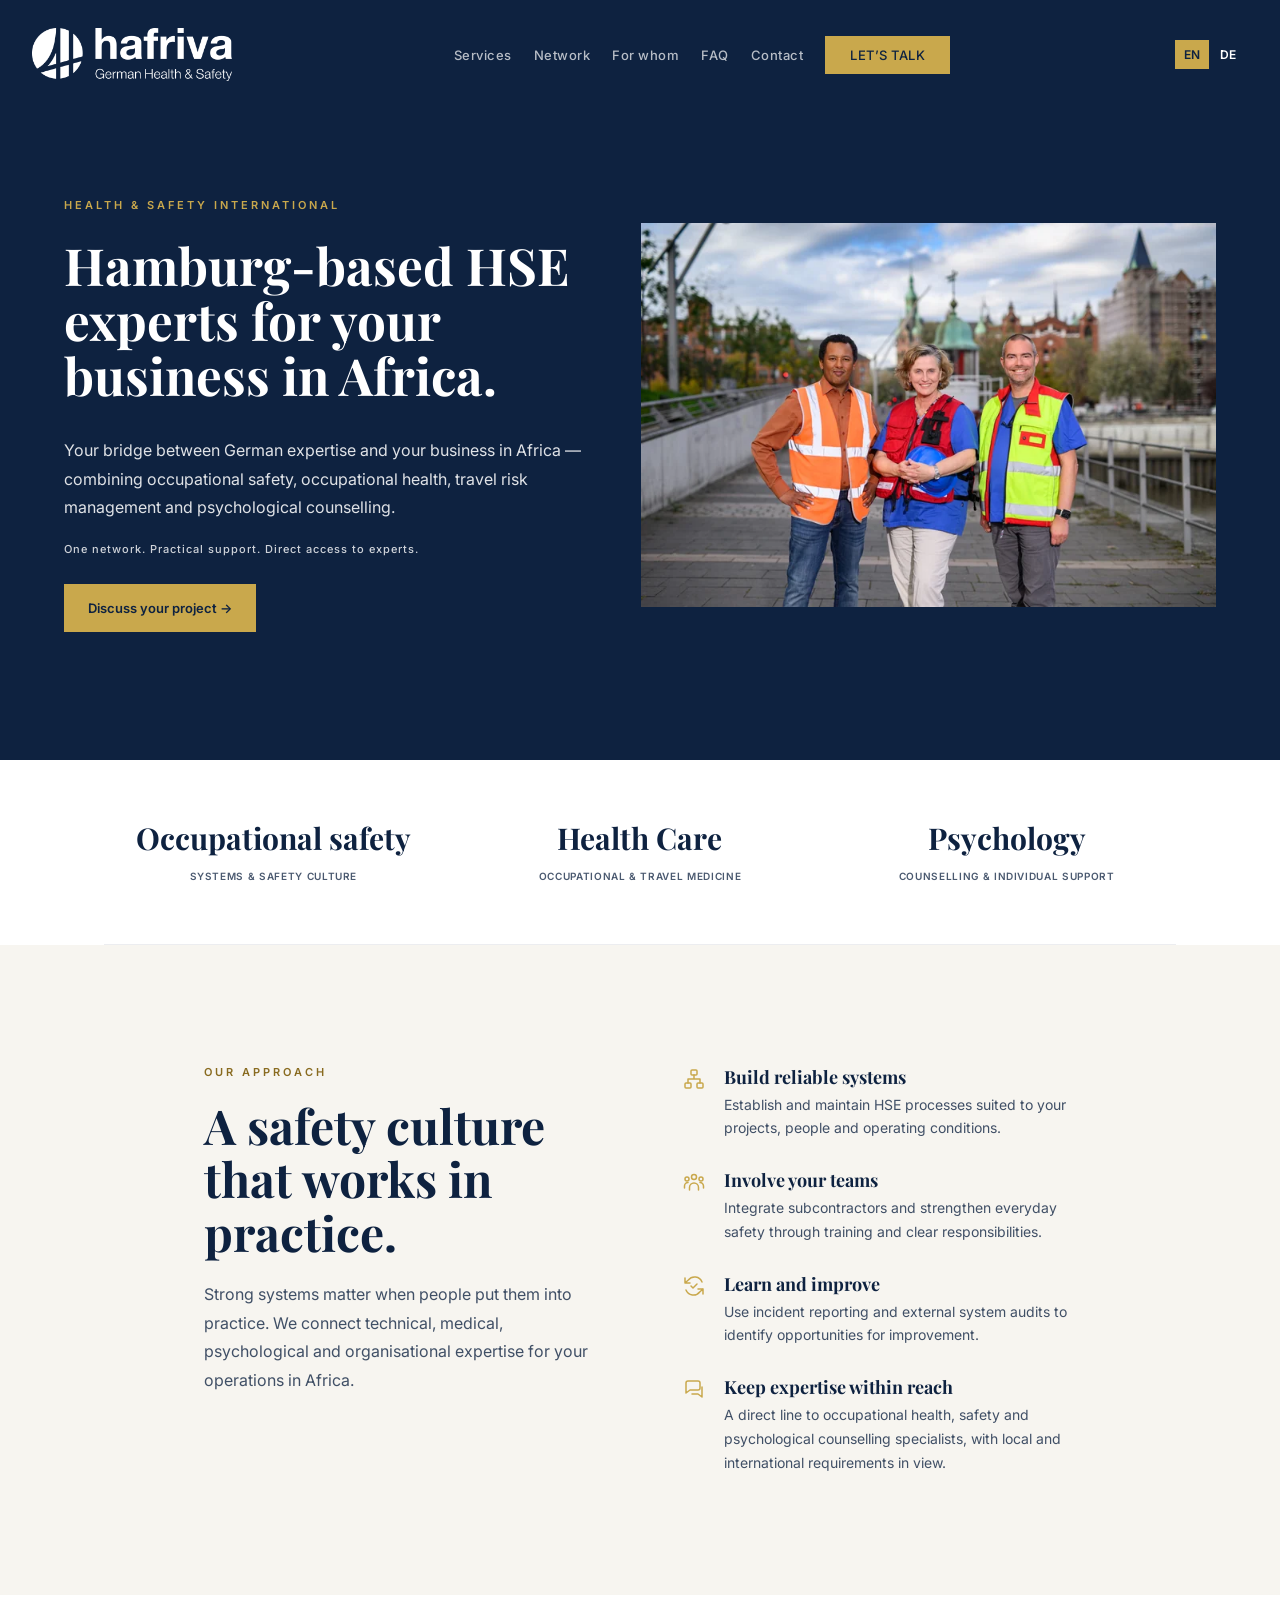
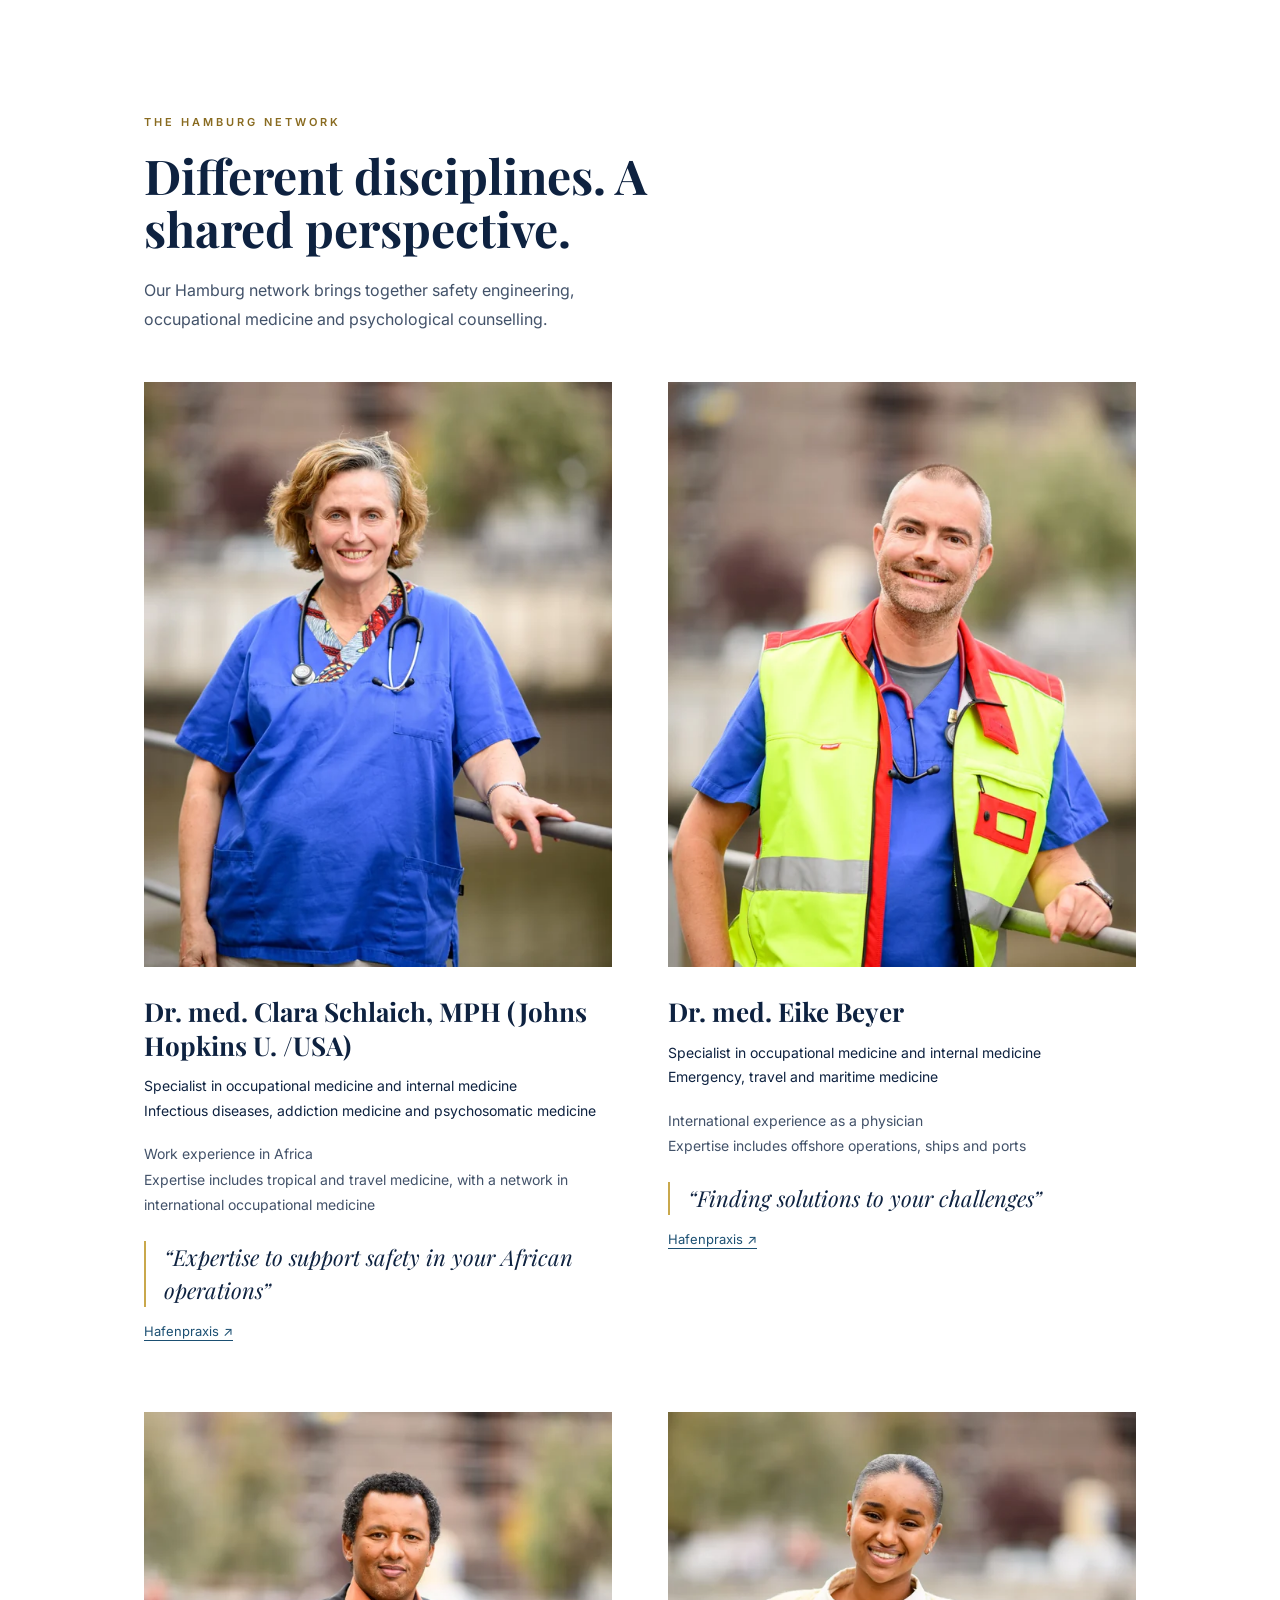
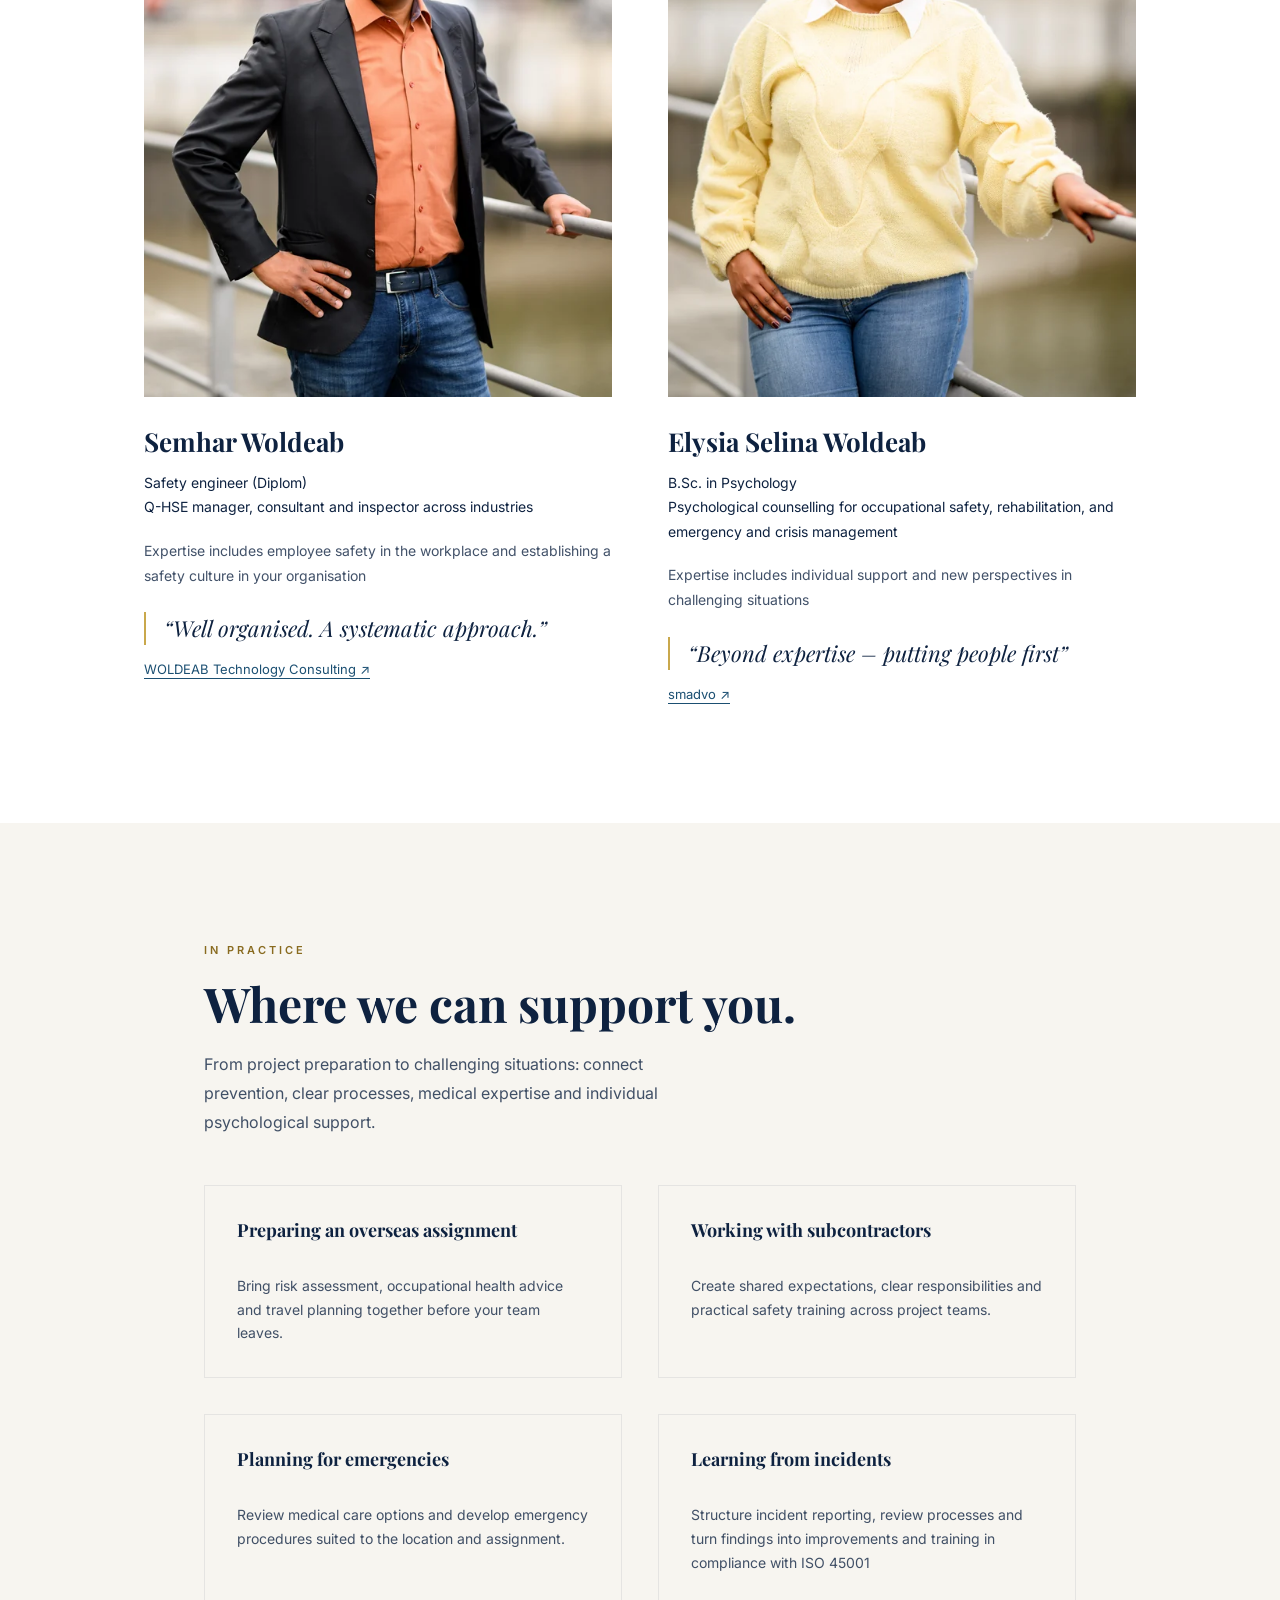
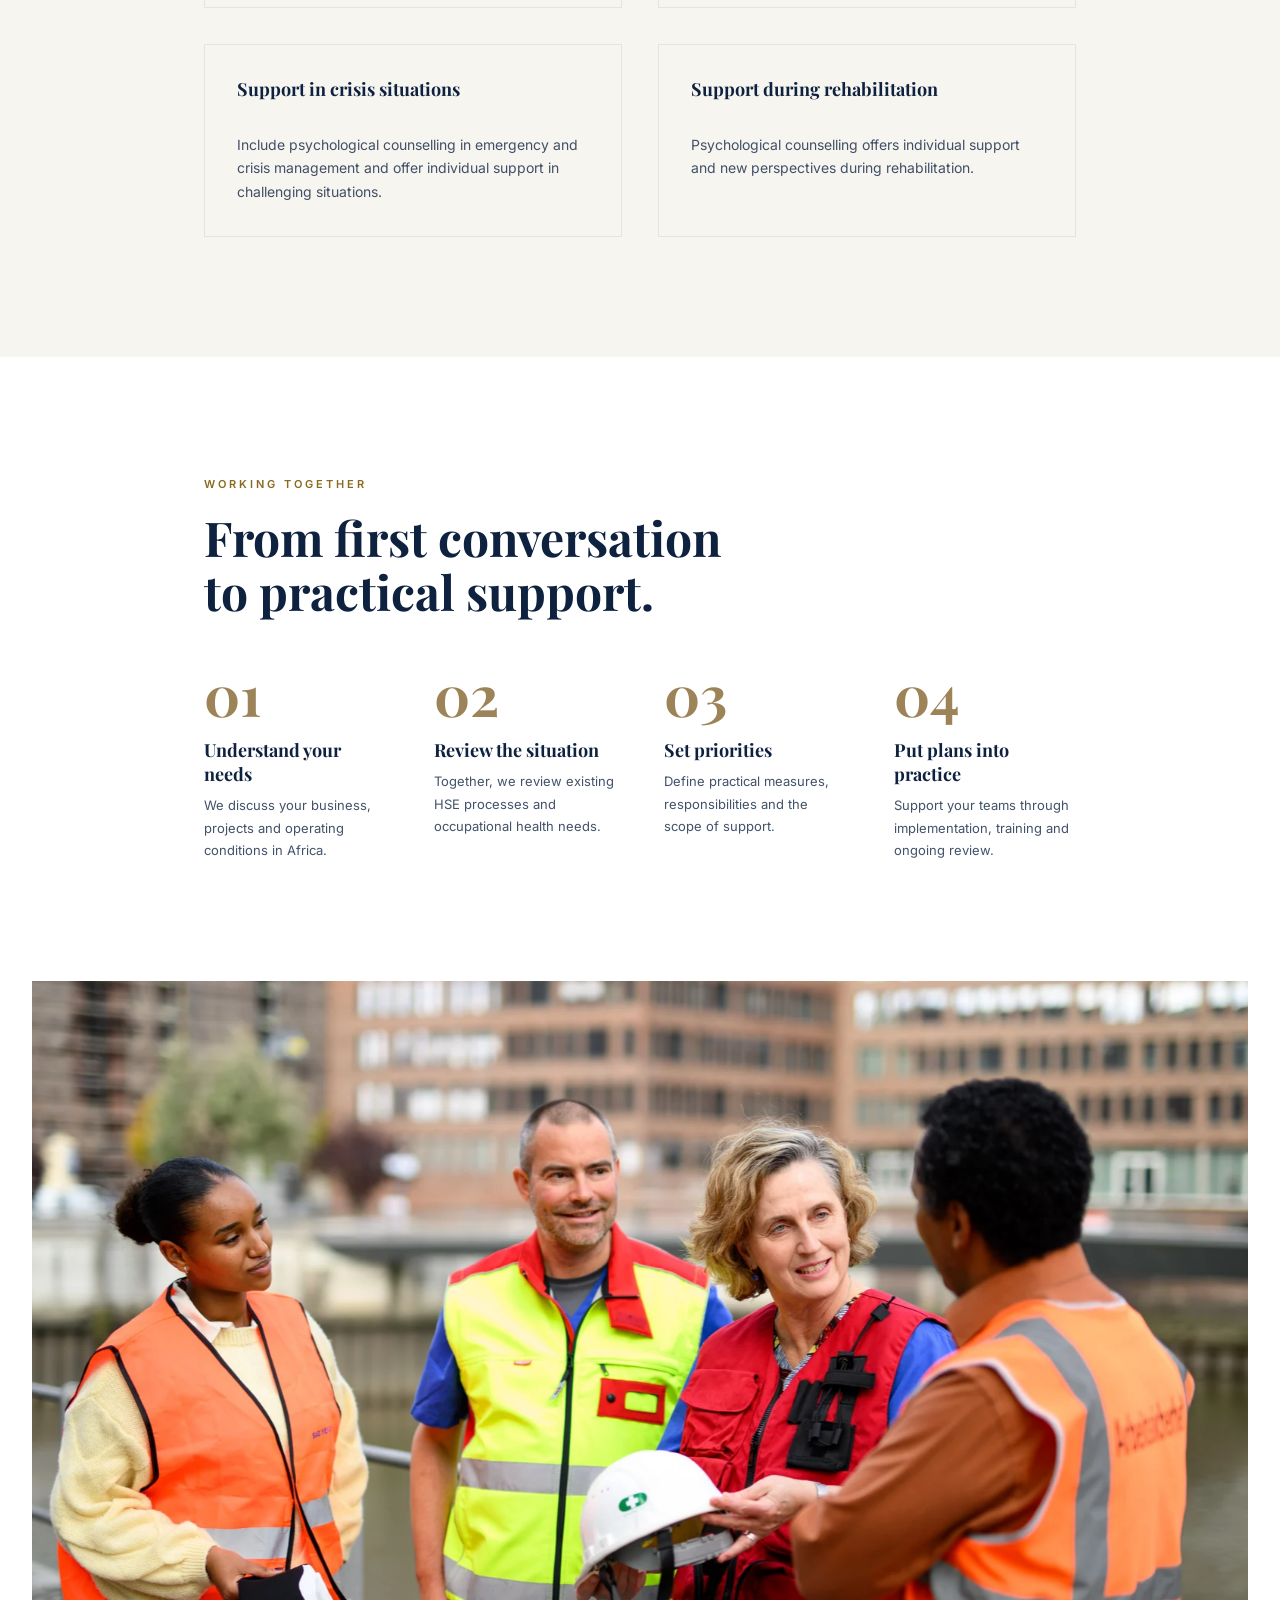
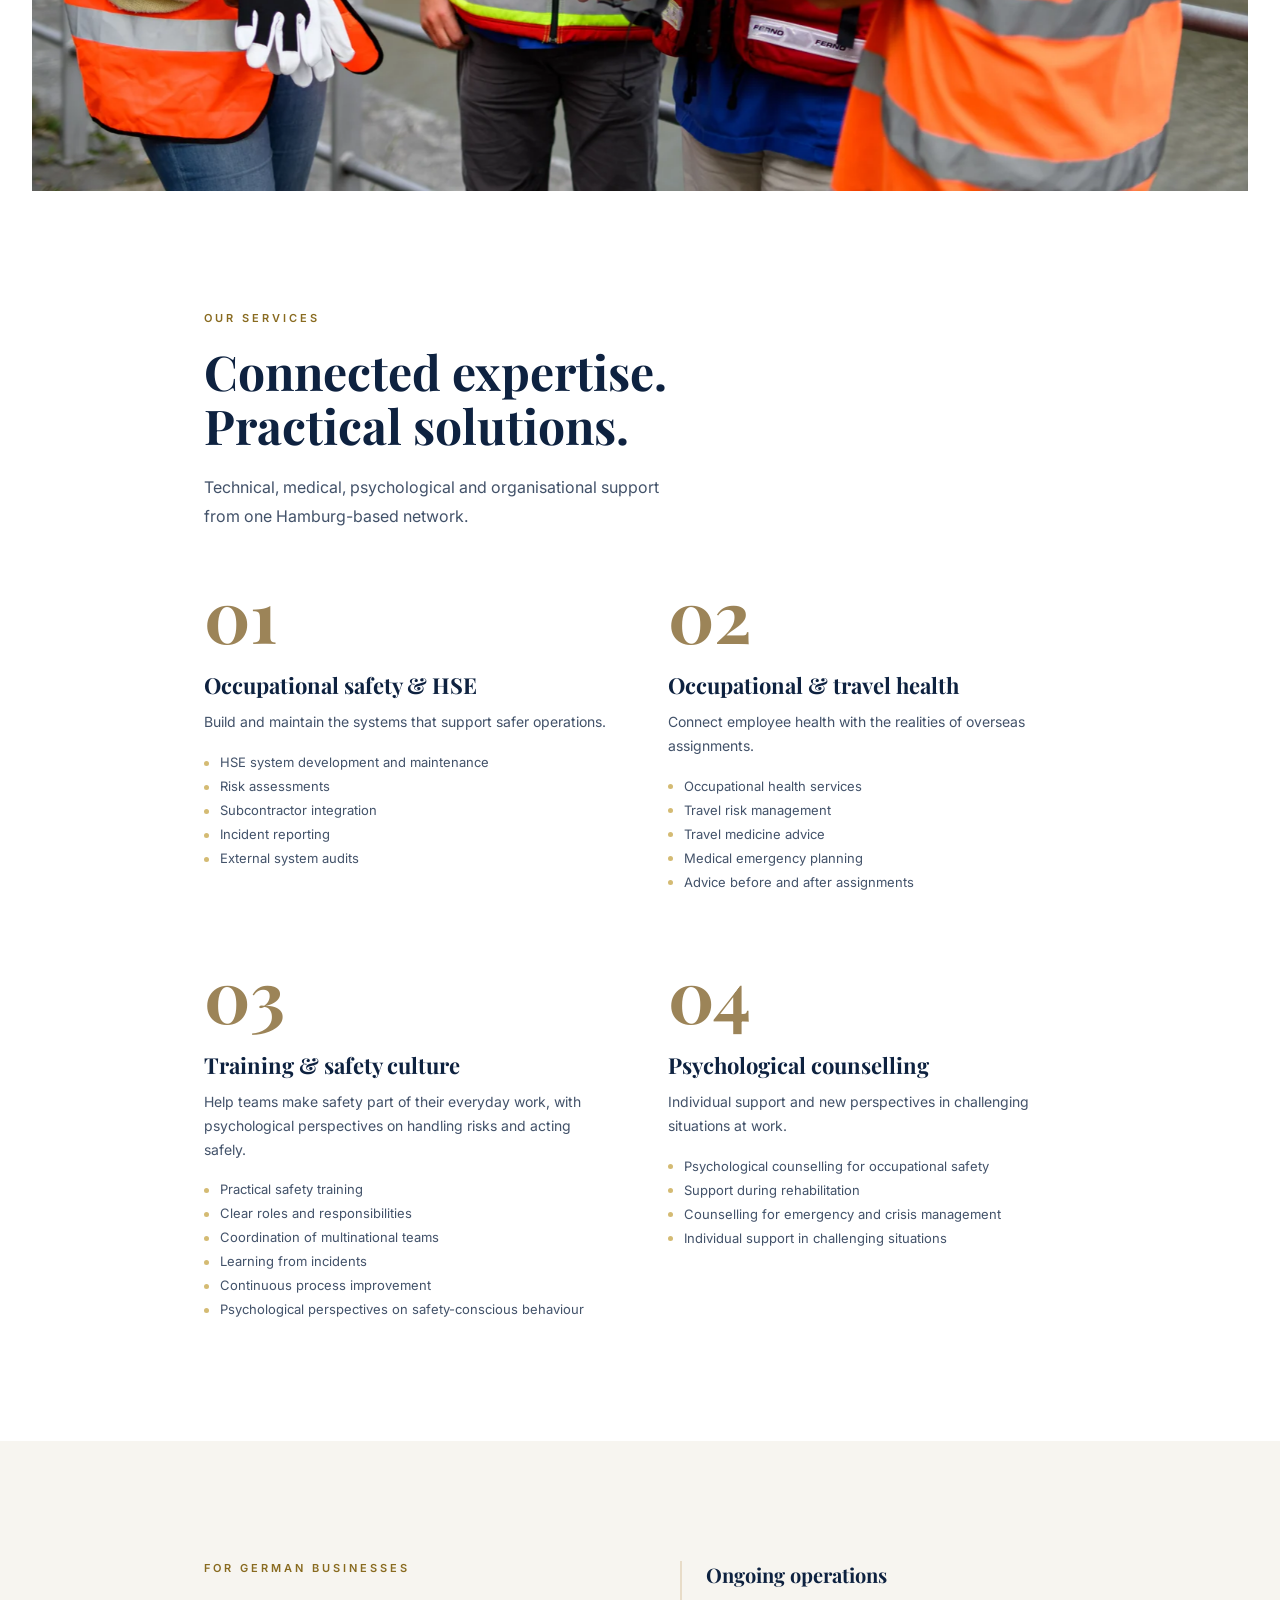
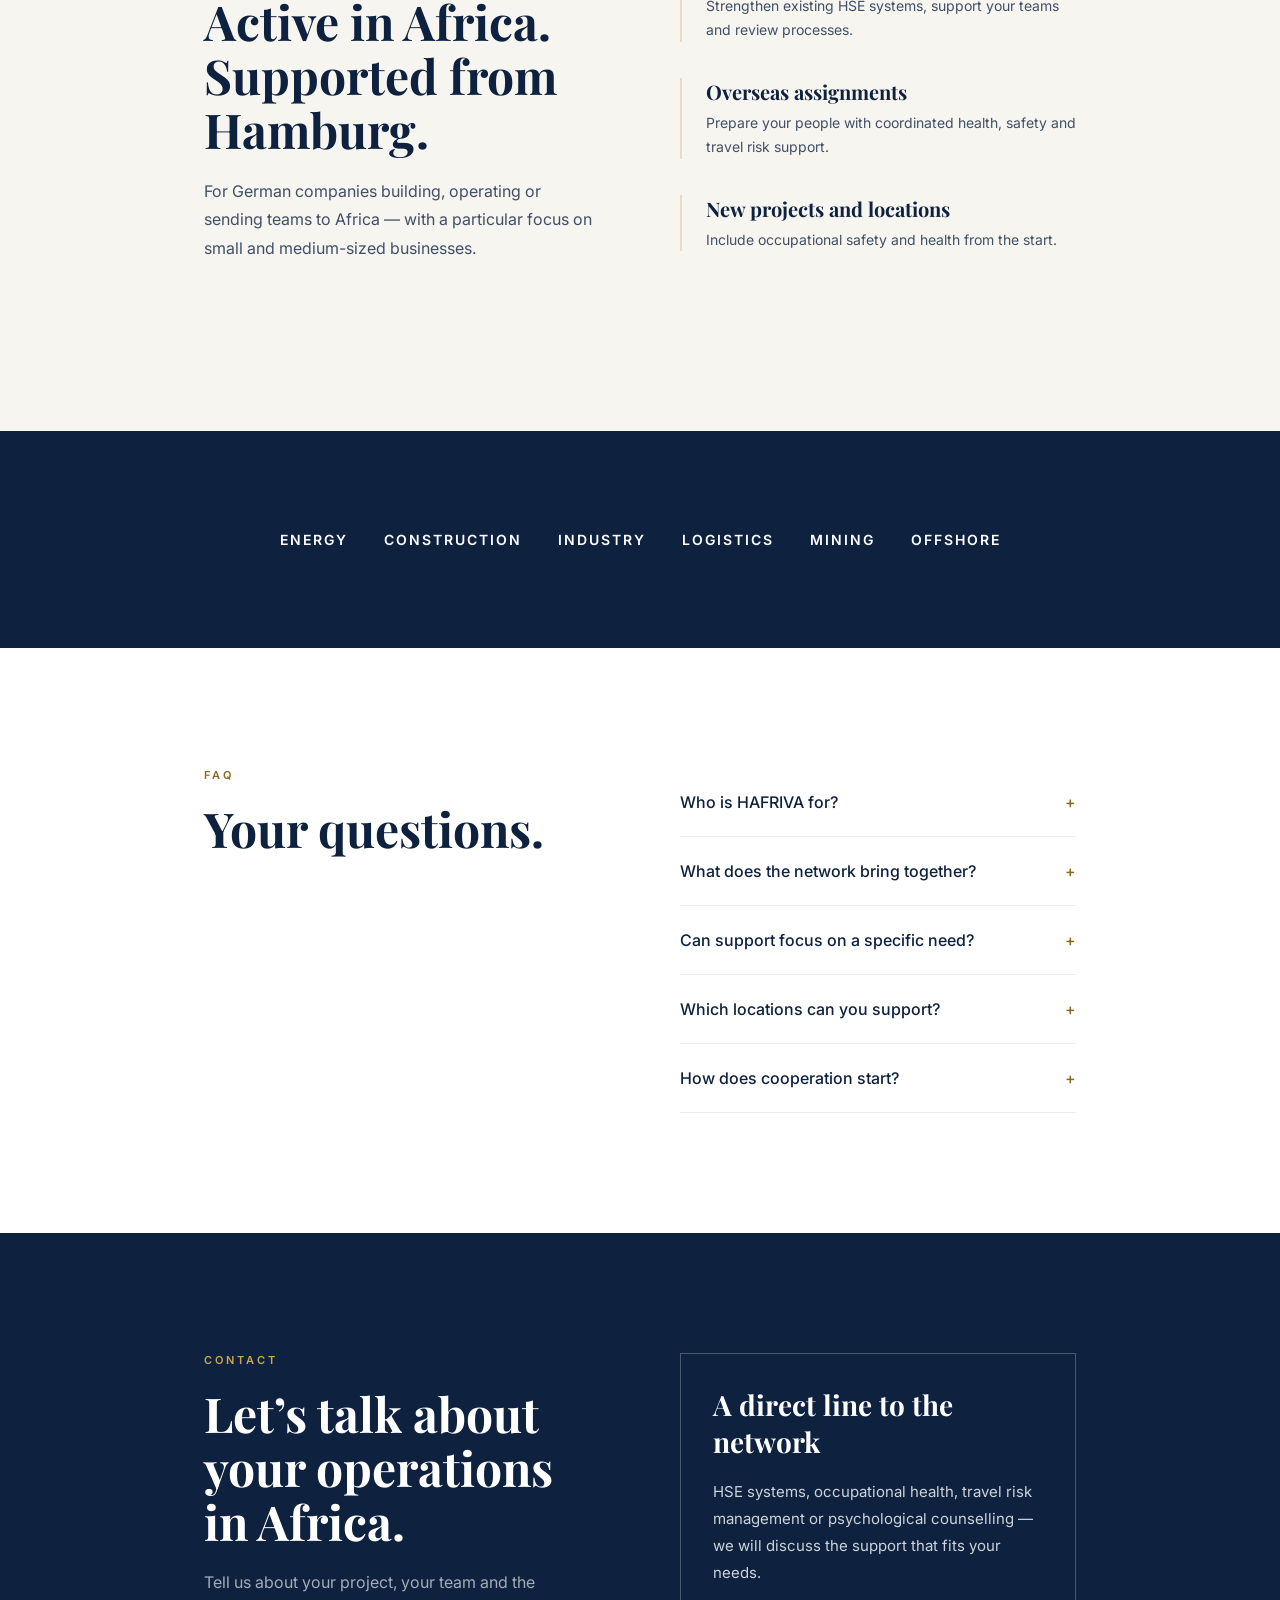
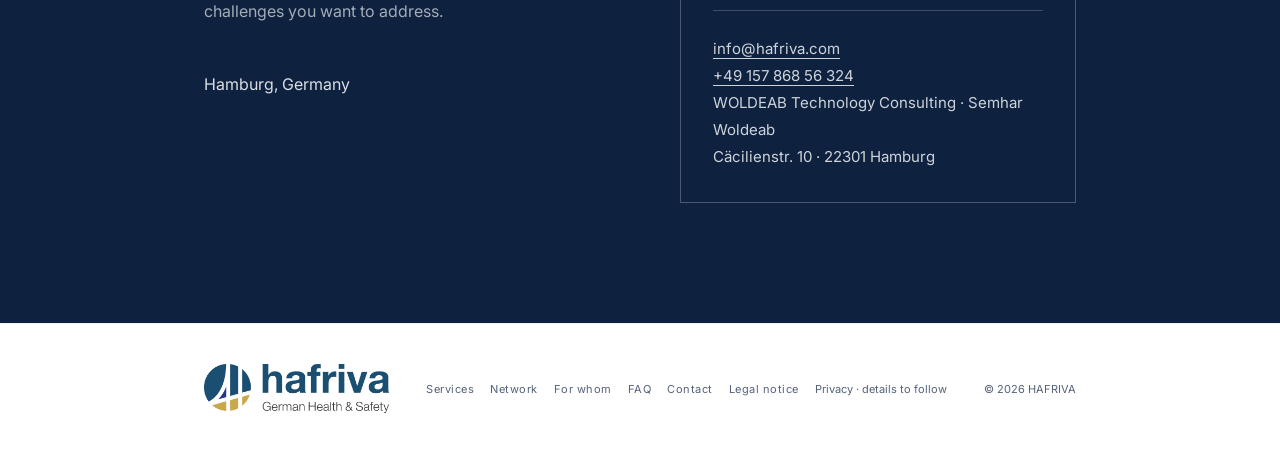
==== index.html @ af44898d "Refine legal dialog typography, spacing and minimalist navy close icon" ====
<!DOCTYPE html>
<html lang="en">
<head>
<meta charset="UTF-8">
<meta name="viewport" content="width=device-width, initial-scale=1.0">
<title>HAFRIVA – Hamburg-based HSE experts for Africa</title>
<meta name="description" content="Hamburg-based network supporting German businesses in Africa with HSE, occupational health, travel risk management, psychological counselling and training.">
<meta property="og:type" content="website">
<meta property="og:site_name" content="HAFRIVA">
<meta property="og:title" content="HAFRIVA – Hamburg-based HSE experts for Africa" data-meta-i18n="document.title">
<meta property="og:description" content="Hamburg-based network supporting German businesses in Africa with HSE, occupational health, travel risk management, psychological counselling and training." data-meta-i18n="document.description">
<meta name="twitter:card" content="summary">
<meta name="twitter:title" content="HAFRIVA – Hamburg-based HSE experts for Africa" data-meta-i18n="document.title">
<meta name="twitter:description" content="Hamburg-based network supporting German businesses in Africa with HSE, occupational health, travel risk management, psychological counselling and training." data-meta-i18n="document.description">
<style id="critical-css">:root{--navy:#0E2240;--royal:#1B4F72;--gold:#C9A84C;--gold-ink:#896B20;--number-ink:#9C8458;--beige:#E8DCC8;--cream:#F7F5F0;--white:#FFFFFF}*{margin:0;padding:0;box-sizing:border-box}body{font-family:"Inter",sans-serif;overflow-x:hidden}.container{max-width:1000px;margin:0 auto;padding:0 64px}.nav{position:fixed;top:0;left:0;right:0;z-index:100;padding:28px 0;transition:all 0.4s}.nav-inner{margin:0 auto;display:flex;align-items:center;justify-content:space-between;max-width:1280px;gap:24px;padding:0 32px}.nav.scrolled{background:rgba(255,255,255,0.97);backdrop-filter:blur(12px);padding:18px 0}.nav-brand{display:flex;align-items:center;gap:10px;text-decoration:none;flex-shrink:0}.nav-links{display:flex;align-items:center;gap:22px}.nav-links a{text-decoration:none;color:var(--white);font-size:13px;font-weight:500;letter-spacing:0.5px;opacity:0.7;transition:all 0.3s}.nav-links a:hover{opacity:1}.nav.scrolled .nav-links a{color:var(--navy)}.nav-cta{background:var(--gold);border:1.5px solid var(--gold);padding:10px 24px;font-size:12px;font-weight:600;letter-spacing:1px;text-transform:uppercase;cursor:pointer;transition:all 0.3s;white-space:nowrap;text-decoration:none}.nav-links .nav-cta{opacity:1;color:var(--navy)}.nav-cta:hover{background:transparent;border-color:var(--white);color:var(--white)}.nav.scrolled .nav-cta{background:var(--gold);border-color:var(--gold);color:var(--navy)}.nav.scrolled .nav-cta:hover{background:transparent;border-color:var(--navy);color:var(--navy)}.hamburger{display:none;background:none;border:none;cursor:pointer}.hamburger span{display:block;width:22px;height:1.5px;margin:5px 0;background:white}.hero{display:flex;position:relative;padding:0;background:var(--navy);min-height:760px;align-items:center}.hero-text{position:relative;text-align:left;max-width:900px;min-width:0}.hero-eyebrow{font-size:11px;font-weight:600;letter-spacing:3px;text-transform:uppercase;color:var(--gold);display:flex;align-items:center;gap:12px;justify-content:flex-start;margin-bottom:26px;text-shadow:none}.hero h1{font-family:"Playfair Display",serif;font-weight:700;color:var(--white);margin:0 0 32px;max-width:700px;line-height:1.08;font-size:clamp(40px,4vw,58px)}.hero-desc{line-height:1.8;margin-bottom:20px;text-align:left;max-width:600px;color:rgba(255,255,255,.87);font-size:16px}.hero-standards{font-size:11px;font-weight:500;color:rgba(255,255,255,.8);letter-spacing:1px;margin-bottom:28px}.competency-strip{padding:60px 0;border-bottom:1px solid rgba(14,34,64,0.08);display:grid;grid-template-columns:repeat(3,minmax(0,1fr));gap:28px;scroll-margin-top:100px}.competency-item{text-align:center}.competency-title{font-family:"Playfair Display",serif;font-weight:700;color:var(--navy);font-size:clamp(24px,2.5vw,30px);line-height:1.25}.competency-subtitle{font-weight:600;text-transform:uppercase;overflow-wrap:break-word;opacity:.75;font-size:10px;letter-spacing:.65px;line-height:1.6;margin-top:10px;hyphens:none;text-wrap:balance}.section{padding:120px 0}.eyebrow{font-size:11px;font-weight:600;letter-spacing:3px;text-transform:uppercase;margin-bottom:20px;display:flex;align-items:center;gap:12px}.section-title{font-family:"Playfair Display",serif;font-size:48px;line-height:1.12;margin-bottom:20px;max-width:560px;font-weight:700}.section-desc{font-size:16px;line-height:1.8;max-width:480px;margin-bottom:48px}.approach-section{padding:120px 0}.approach-layout{display:grid;grid-template-columns:1fr 1fr;gap:80px;align-items:start}.approach-items{display:flex;flex-direction:column;gap:28px}.approach-item{display:flex;gap:16px;align-items:flex-start}.approach-item .approach-icon{flex-shrink:0;width:28px;height:28px;display:flex;align-items:center;justify-content:center;font-size:14px}.approach-icon svg{display:block;width:24px;height:24px}.approach-item h3{font-family:"Playfair Display",serif;font-size:18px;font-weight:700;margin-bottom:4px}.approach-item p{font-size:14px;line-height:1.7}.team-layout{display:grid;grid-template-columns:repeat(2,minmax(0,1fr));gap:72px 56px}.team-member{position:relative}.team-photo{margin-bottom:28px;position:relative;display:block;width:100%;height:auto;aspect-ratio:4/5;object-fit:cover}.team-member h3{font-family:"Playfair Display",serif;font-weight:700;margin-bottom:12px;font-size:26px;line-height:1.3}.team-member p{font-size:14px;line-height:1.8}.cases-section{padding:120px 0}.cases-section .section-title{max-width:100%;text-wrap:balance}.cases-layout{display:grid;grid-template-columns:repeat(2,1fr);gap:36px;margin-top:48px}.case-card{padding:32px;border:1px solid rgba(14,34,64,0.08);display:flex;flex-direction:column}.case-card h3{font-family:"Playfair Display",serif;font-size:18px;font-weight:700;margin-bottom:8px;min-height:48px}.case-card p{font-size:14px;line-height:1.7}.process-layout{list-style:none;display:grid;grid-template-columns:repeat(4,1fr);gap:48px;margin-top:48px}.process-step{position:relative}.process-number{font-family:"Playfair Display",serif;font-size:56px;font-weight:700;line-height:1;margin-bottom:16px}.process-step h3{font-family:"Playfair Display",serif;font-size:18px;font-weight:700;margin-bottom:8px}.process-step p{font-size:13px;line-height:1.7}.images-row{grid-template-columns:2fr 1fr;gap:0;display:block;max-width:1400px;margin:0 auto;padding:0 32px}.images-row .img-block{position:relative;overflow:hidden;height:auto;aspect-ratio:3/2}.images-row .img-block .parallax-image{position:absolute;left:0;right:0;top:-6%;height:112%;width:100%;object-fit:cover;object-position:center}.pillars-layout{display:grid;grid-template-columns:repeat(2,minmax(0,1fr));gap:64px 56px}.pillar{position:relative}.pillar-num{font-family:"Playfair Display",serif;font-size:72px;font-weight:700;line-height:1;margin-bottom:20px}.pillar h3{font-family:"Playfair Display",serif;font-size:22px;font-weight:700;margin-bottom:10px}.pillar p{font-size:14px;line-height:1.7;margin-bottom:16px}.pillar ul{list-style:none}.pillar ul li{font-size:13px;padding:4px 0 4px 16px;position:relative}.pillar ul li::before{content:"";position:absolute;left:0;top:0.8em;width:5px;height:5px}.audience-layout{display:grid;grid-template-columns:1fr 1fr;gap:80px;align-items:start}.audience-items{display:flex;flex-direction:column;gap:36px}.audience-item{padding-left:24px;border-left:2px solid var(--beige)}.audience-item h3{font-family:"Playfair Display",serif;font-size:20px;font-weight:700;margin-bottom:6px}.audience-item p{font-size:14px;line-height:1.7}.industries-section{padding:100px 0}.industries{display:flex;justify-content:center;flex-wrap:wrap;gap:36px}.industry-label{font-size:14px;font-weight:600;letter-spacing:2px;text-transform:uppercase}.faq-layout{display:grid;grid-template-columns:1fr 1fr;gap:80px;align-items:start}.faq-item{border-bottom:1px solid rgba(14,34,64,0.08)}.faq-question{display:flex;justify-content:space-between;align-items:center;padding:24px 0;font-size:16px;font-weight:500}.faq-answer{overflow:hidden;max-height:none}.faq-answer p{font-size:14px;line-height:1.8;padding-bottom:24px}.contact-section{padding:120px 0;position:relative;overflow:hidden}.contact-layout{display:grid;grid-template-columns:1fr 1fr;gap:80px;align-items:start}.contact-info{margin-top:40px;display:flex;flex-direction:column;gap:20px}.footer{padding:40px 0;border-top:1px solid rgba(14,34,64,0.06)}.footer-inner{display:flex;justify-content:space-between;align-items:center;gap:24px}.footer-brand{display:flex;align-items:center;gap:8px}.footer-links{display:flex;flex-wrap:wrap;justify-content:center;gap:16px}.footer-links a{font-size:11px;letter-spacing:0.5px}.footer-copy{font-size:11px}.reveal{opacity:1;transform:none}.motion-enabled .reveal{opacity:0;transform:translateY(48px)}.motion-enabled .reveal.visible{opacity:1;transform:translateY(0);transition:opacity 1.8s ease-out,transform 1.8s ease-out}.motion-enabled .reveal.visible.reveal-delay-1{transition-delay:0.25s}.motion-enabled .reveal.visible.reveal-delay-2{transition-delay:0.5s}.motion-enabled .reveal.visible.reveal-delay-3{transition-delay:0.75s}.approach-layout>*,.team-layout>*,.cases-layout>*,.process-layout>*,.pillars-layout>*,.audience-layout>*,.faq-layout>*,.contact-layout>*,.competency-strip>*{min-width:0}h1,h2,h3,p,li{overflow-wrap:break-word}.nav-tools{display:flex;align-items:center;gap:20px}.language-switch{display:flex;gap:2px;border:0;padding:3px;color:white}.language-switch button{font:600 12px Inter,sans-serif;padding:7px 9px;border:0;background:transparent;color:inherit;cursor:pointer}.language-switch button[aria-pressed="true"]{background:var(--gold);color:var(--navy)}.nav.scrolled .language-switch{color:var(--navy)}.nav.scrolled .hamburger span{background:var(--navy)}.hero-inner{display:grid;grid-template-columns:minmax(0,.95fr) minmax(0,1.05fr);gap:56px;align-items:center;min-height:760px;padding:170px 0 100px}.hero-action{display:inline-block;background:var(--gold);color:var(--navy);padding:16px 24px;font-size:13px;font-weight:600;text-decoration:none}.team-link{display:inline-block;margin-top:16px;font-size:13px}.contact-card{border:1px solid rgba(255,255,255,.25);padding:32px}.contact-card h3{font:700 28px "Playfair Display",serif;margin-bottom:18px}.contact-card p{font-size:15px;line-height:1.8}.contact-details{margin-top:24px;padding-top:24px;border-top:1px solid rgba(255,255,255,.2)}.contact-details a{overflow-wrap:anywhere}.legal-dialog{margin:auto;width:calc(100% - 32px);max-width:720px;max-height:calc(100dvh - 64px);overflow:auto;overscroll-behavior:contain;border:0;padding:0}body:has(.legal-dialog[open]){overflow:hidden}.legal-toolbar{position:sticky;top:0;z-index:1;display:flex;align-items:center;justify-content:space-between;gap:16px;padding:28px clamp(24px,4vw,48px) 20px;border-bottom:1px solid rgba(14,34,64,.1)}.legal-toolbar h2{font:700 clamp(28px,4vw,38px)/1.15 "Playfair Display",serif}.legal-close{display:grid;width:44px;height:44px;padding:0;border:0}.legal-close svg{display:block}.legal-content{padding:8px clamp(24px,4vw,48px) 40px;overflow-wrap:anywhere}.legal-content h3{margin-top:28px;margin-bottom:10px;font:700 20px/1.4 "Playfair Display",serif}.legal-content p{font-size:14px;line-height:1.85;white-space:pre-line}.faq-item summary{list-style:none}.faq-item summary::-webkit-details-marker{display:none}.faq-item summary::after{content:"+";margin-left:18px}.footer-placeholder{font-size:11px}section[id]{scroll-margin-top:100px}.skip-link{position:fixed;left:16px;top:-100px;z-index:200;background:white;padding:12px;color:var(--navy)}.skip-link:focus{top:12px}.nav-brand img{display:block;width:200px;height:auto;filter:brightness(0) invert(1);transition:filter .3s}.nav.scrolled .nav-brand img{filter:none}.footer-brand img{display:block;width:185px;height:auto}.hero>.container{width:100%;position:relative;max-width:1440px;padding:0 64px}.hero-photo{min-width:0;position:relative;margin:0;aspect-ratio:3 / 2}.hero-photo img{display:block;width:100%;height:auto;aspect-ratio:3/2}.team-container{max-width:1120px}.team-member .profile-qualification{white-space:pre-line;font-size:14px;line-height:1.75;margin-bottom:18px}.team-member .profile-expertise{white-space:pre-line;margin-bottom:24px}.profile-quote{margin:0;border-left:2px solid var(--gold);padding-left:18px;font:italic 22px/1.5 "Playfair Display",serif}#psychologische-beratung{scroll-margin-top:120px}.competency-container{max-width:1200px}.motion-enabled .reveal:focus-within,.motion-enabled .reveal.visible:focus-within{opacity:1;transform:none;transition:none;transition-delay:0s}@media (max-width:1100px){.nav{padding:18px 0}.nav-links{display:none}.hamburger{display:block;width:44px;height:44px;flex-shrink:0}.nav-links.open{display:flex;flex-direction:column;position:absolute;top:100%;left:0;right:0;background:white;padding:24px 32px;box-shadow:0 10px 20px #0001;max-height:calc(100svh - 90px);overflow-y:auto;overscroll-behavior:contain;gap:8px}.nav-links.open .nav-cta:hover{background:var(--beige)}.hero>.container{padding:0 32px}.hero-inner{grid-template-columns:1fr;gap:40px;min-height:0;padding:150px 0 64px}.hero{min-height:0}.hero-text{max-width:760px}.hero h1{max-width:760px;font-size:clamp(40px,5.5vw,58px)}.hero-photo{width:100%;max-width:800px}.language-switch button{min-width:44px;min-height:44px}.hamburger span{margin:5px auto}.nav-tools{gap:8px}.nav-links.open a{color:var(--navy);opacity:1;display:flex;align-items:center;justify-content:center;min-height:44px}.team-link,.footer-links a{display:inline-flex;align-items:center;min-height:44px}}@media (max-width:1024px){.container{padding:0 32px}.approach-layout,.audience-layout,.faq-layout,.contact-layout,.cases-layout,.process-layout{grid-template-columns:1fr;gap:48px}.section{padding:80px 0}.section-title{font-size:36px}.images-row{grid-template-columns:1fr}.industries{flex-wrap:wrap;gap:24px}.nav-links.open{border-bottom:1px solid rgba(14,34,64,0.08)}.footer-inner{flex-direction:column;gap:20px;text-align:center}.footer-links{justify-content:center;flex-wrap:wrap}.approach-section,.cases-section{padding:80px 0}}@media (min-width:601px) and (max-width:1024px){.team-layout{grid-template-columns:repeat(2,minmax(0,1fr));gap:56px 32px}}@media (max-width:900px){.competency-strip{grid-template-columns:1fr;gap:30px;padding:40px 0}.competency-title{font-size:30px}.competency-subtitle{margin-top:6px}}@media (max-width:600px){.container{padding:0 24px}.pillar-num{font-size:56px}.section{padding:60px 0}.contact-section{padding:80px 0}.nav-inner{padding:0 20px;gap:10px}.language-switch button{padding:6px}.hero-inner{padding:112px 0 56px;gap:32px}.contact-card{padding:24px}.nav-brand img{width:145px}.hero>.container{padding:0 24px}.hero h1{font-size:clamp(34px,8.5vw,46px);margin-bottom:24px}.hero-desc{font-size:15px;margin-bottom:16px}.hero-eyebrow{font-size:9px;letter-spacing:2px;margin-bottom:20px}.hero-standards{line-height:1.7;margin-bottom:20px}.images-row{padding:0 16px}.team-layout{grid-template-columns:1fr;gap:56px}.team-photo{max-width:none}.team-member h3{font-size:25px}.pillars-layout{grid-template-columns:1fr;gap:48px}.case-card{padding:24px}.case-card h3{min-height:0;margin-bottom:14px}.profile-quote{font-size:20px}}@media (max-width:360px){.nav-brand img{width:120px}}@media (prefers-reduced-motion:reduce){html{scroll-behavior:auto}.motion-enabled .reveal{opacity:1;transform:none}.parallax-image{transform:none !important}*,*::before,*::after{transition:none !important;animation:none !important}}.visually-hidden{position:absolute;width:1px;height:1px;padding:0;margin:-1px;overflow:hidden;clip-path:inset(50%);white-space:nowrap;border:0}</style>
<link rel="preconnect" href="https://fonts.googleapis.com">
<link rel="preconnect" href="https://fonts.gstatic.com" crossorigin>
<link rel="preload" as="image" type="image/webp" href="images/shooting-2026/team-hamburg-1200.webp" imagesrcset="images/shooting-2026/team-hamburg-360.webp 360w, images/shooting-2026/team-hamburg-480.webp 480w, images/shooting-2026/team-hamburg-720.webp 720w, images/shooting-2026/team-hamburg-1200.webp 1200w, images/shooting-2026/team-hamburg-1800.webp 1800w" imagesizes="(max-width:600px) calc(100vw - 48px), (max-width:864px) calc(100vw - 64px), (max-width:1100px) 800px, (max-width:1440px) calc(52.5vw - 96.6px), 660px" fetchpriority="high">
<link rel="preload" href="website/styles/site.min.css" as="style" onload="this.onload=null;this.rel='stylesheet'">
<link rel="preload" href="https://fonts.googleapis.com/css2?family=Playfair+Display:ital,wght@0,700;1,400&family=Inter:wght@400;500;600;700&display=optional" as="style" onload="this.onload=null;this.rel='stylesheet'">
<noscript>
<link rel="stylesheet" href="website/styles/site.min.css">
<link rel="stylesheet" href="https://fonts.googleapis.com/css2?family=Playfair+Display:ital,wght@0,700;1,400&family=Inter:wght@400;500;600;700&display=optional">
</noscript>
<script defer src="website/scripts/reload.js"></script>
<script type="module" src="website/scripts/main.js?v=20261102-dialog"></script>
<link rel="modulepreload" href="website/scripts/translations.js">
</head>
<body>
<a class="skip-link" href="#main">
<span data-i18n="navigation.skip">Skip to content</span>
</a>
<header>
<nav class="nav" id="nav" aria-label="Main navigation" data-aria-label-i18n="navigation.label">
<div class="nav-inner">
<a href="#main" class="nav-brand">
<img src="images/hafriva-logo-v2.png" width="345" height="92" alt="HAFRIVA – home" decoding="async" loading="eager" data-alt-en="HAFRIVA – home" data-alt-de="HAFRIVA – Startseite">
</a>
<div class="nav-links" id="navLinks">
<a href="#leistungen">
<span data-i18n="navigation.services">Services</span>
</a>
<a href="#team">
<span data-i18n="navigation.network">Network</span>
</a>
<a href="#zielgruppe">
<span data-i18n="navigation.audience">For whom</span>
</a>
<a href="#faq">
<span data-i18n="navigation.faq">FAQ</span>
</a>
<a href="#kontakt">
<span data-i18n="navigation.contact">Contact</span>
</a>
<a class="nav-cta" href="#kontakt">
<span data-i18n="navigation.cta">Let’s talk</span>
</a>
</div>
<div class="nav-tools">
<div class="language-switch" role="group" aria-label="Choose language" data-aria-label-i18n="language.label">
<button type="button" data-lang="en" lang="en" aria-label="EN – English" aria-pressed="true">EN</button>
<button type="button" data-lang="de" lang="de" aria-label="DE – Deutsch" aria-pressed="false">DE</button>
</div>
<button type="button" class="hamburger" aria-label="Open menu" aria-controls="navLinks" aria-expanded="false">
<span>
</span>
<span>
</span>
<span>
</span>
</button>
</div>
</div>
</nav>
</header>
<main id="main" tabindex="-1">
<section class="hero" aria-labelledby="hero-title">
<div class="container">
<div class="hero-inner">
<div class="hero-text">
<div class="hero-eyebrow" data-i18n="hero.eyebrow">Health &amp; Safety International</div>
<h1 id="hero-title" data-i18n="hero.title">Hamburg-based HSE experts for your business in Africa.</h1>
<p class="hero-desc" data-i18n="hero.description">Your bridge between German expertise and your business in Africa — combining occupational safety, occupational health, travel risk management and psychological counselling.</p>
<div class="hero-standards" data-i18n="hero.summary">One network. Practical support. Direct access to experts.</div>
<a class="hero-action" href="#kontakt">
<span data-i18n="hero.cta">Discuss your project →</span>
</a>
</div>
<figure class="hero-photo reveal reveal-delay-1">
<img src="images/shooting-2026/team-hamburg-1200.webp" srcset="images/shooting-2026/team-hamburg-360.webp 360w, images/shooting-2026/team-hamburg-480.webp 480w, images/shooting-2026/team-hamburg-720.webp 720w, images/shooting-2026/team-hamburg-1200.webp 1200w, images/shooting-2026/team-hamburg-1800.webp 1800w" sizes="(max-width:600px) calc(100vw - 48px), (max-width:864px) calc(100vw - 64px), (max-width:1100px) 800px, (max-width:1440px) calc(52.5vw - 96.6px), 660px" width="1800" height="1200" fetchpriority="high" alt="The three HAFRIVA experts together in Hamburg" data-alt-en="The three HAFRIVA experts together in Hamburg" data-alt-de="Die drei HAFRIVA-Experten gemeinsam in Hamburg" decoding="async" loading="eager">
</figure>
</div>
</div>
</section>
<div class="container competency-container">
<div class="competency-strip reveal" id="kompetenzen">
<div class="competency-item">
<div class="competency-title" data-i18n="competencies.safety.title">Occupational safety</div>
<div class="competency-subtitle" data-i18n="competencies.safety.subtitle">Systems &amp; safety culture</div>
</div>
<div class="competency-item">
<div class="competency-title" data-i18n="competencies.medicine.title">Health Care</div>
<div class="competency-subtitle" data-i18n="competencies.medicine.subtitle">Occupational &amp; travel medicine</div>
</div>
<div class="competency-item">
<div class="competency-title" data-i18n="competencies.psychology.title">Psychology</div>
<div class="competency-subtitle" data-i18n="competencies.psychology.subtitle">Counselling &amp; individual support</div>
</div>
</div>
</div>
<section class="approach-section" id="ansatz" aria-labelledby="approach-title" tabindex="-1">
<div class="container">
<div class="approach-layout reveal">
<div>
<div class="eyebrow" data-i18n="approach.eyebrow">Our approach</div>
<h2 class="section-title" id="approach-title" data-i18n="approach.title">A safety culture that works in practice.</h2>
<p class="section-desc" data-i18n="approach.description">Strong systems matter when people put them into practice. We connect technical, medical, psychological and organisational expertise for your operations in Africa.</p>
</div>
<div class="approach-items">
<div class="approach-item">
<div class="approach-icon" aria-hidden="true"><svg xmlns="http://www.w3.org/2000/svg" width="24" height="24" viewBox="0 0 24 24" fill="none" stroke="currentColor" stroke-width="1.5" stroke-linecap="round" stroke-linejoin="round" aria-hidden="true" focusable="false"><rect x="9" y="3" width="6" height="5" rx="1"/><rect x="3" y="16" width="6" height="5" rx="1"/><rect x="15" y="16" width="6" height="5" rx="1"/><path d="M12 8v4M6 16v-4h12v4"/></svg></div>
<div>
<h3 data-i18n="approach.systems.title">Build reliable systems</h3>
<p data-i18n="approach.systems.description">Establish and maintain HSE processes suited to your projects, people and operating conditions.</p>
</div>
</div>
<div class="approach-item">
<div class="approach-icon" aria-hidden="true"><svg xmlns="http://www.w3.org/2000/svg" width="24" height="24" viewBox="0 0 24 24" fill="none" stroke="currentColor" stroke-width="1.5" stroke-linecap="round" stroke-linejoin="round" aria-hidden="true" focusable="false"><circle cx="12" cy="7" r="2.5"/><circle cx="5" cy="9" r="2"/><circle cx="19" cy="9" r="2"/><path d="M7.5 20v-2.5a4.5 4.5 0 0 1 9 0V20M2.5 18v-2a3.5 3.5 0 0 1 3.5-3.5M21.5 18v-2a3.5 3.5 0 0 0-3.5-3.5"/></svg></div>
<div>
<h3 data-i18n="approach.teams.title">Involve your teams</h3>
<p data-i18n="approach.teams.description">Integrate subcontractors and strengthen everyday safety through training and clear responsibilities.</p>
</div>
</div>
<div class="approach-item">
<div class="approach-icon" aria-hidden="true"><svg xmlns="http://www.w3.org/2000/svg" width="24" height="24" viewBox="0 0 24 24" fill="none" stroke="currentColor" stroke-width="1.5" stroke-linecap="round" stroke-linejoin="round" aria-hidden="true" focusable="false"><path d="M20 8a8 8 0 0 0-13.7-2L3 9m0-5v5h5M4 16a8 8 0 0 0 13.7 2l3.3-3m0 5v-5h-5M9 12l2 2 4-4"/></svg></div>
<div>
<h3 data-i18n="approach.learning.title">Learn and improve</h3>
<p data-i18n="approach.learning.description">Use incident reporting and external system audits to identify opportunities for improvement.</p>
</div>
</div>
<div class="approach-item">
<div class="approach-icon" aria-hidden="true"><svg xmlns="http://www.w3.org/2000/svg" width="24" height="24" viewBox="0 0 24 24" fill="none" stroke="currentColor" stroke-width="1.5" stroke-linecap="round" stroke-linejoin="round" aria-hidden="true" focusable="false"><path d="M6 4h10a2 2 0 0 1 2 2v5a2 2 0 0 1-2 2H8l-4 3V6a2 2 0 0 1 2-2ZM10 17h6l4 3V10"/></svg></div>
<div>
<h3 data-i18n="approach.expertise.title">Keep expertise within reach</h3>
<p data-i18n="approach.expertise.description">A direct line to occupational health, safety and psychological counselling specialists, with local and international requirements in view.</p>
</div>
</div>
</div>
</div>
</div>
</section>
<section class="section" id="team" aria-labelledby="team-title" tabindex="-1">
<div class="container team-container">
<div class="reveal">
<div class="eyebrow" data-i18n="team.eyebrow">The Hamburg network</div>
<h2 class="section-title" id="team-title" data-i18n="team.title">Different disciplines. A shared perspective.</h2>
<p class="section-desc" data-i18n="team.description">Our Hamburg network brings together safety engineering, occupational medicine and psychological counselling.</p>
</div>
<div class="team-layout">
<article class="team-member reveal">
<img class="team-photo" src="images/shooting-2026/clara-schlaich-800.webp" srcset="images/shooting-2026/clara-schlaich-400.webp 400w, images/shooting-2026/clara-schlaich-600.webp 600w, images/shooting-2026/clara-schlaich-800.webp 800w, images/shooting-2026/clara-schlaich-1200.webp 1200w" sizes="(max-width:600px) calc(100vw - 48px), (max-width:1024px) calc(50vw - 48px), (max-width:1120px) calc(50vw - 92px), 468px" width="800" height="1000" alt="Portrait of Dr. med. Clara Schlaich" loading="lazy" decoding="async" data-alt-en="Portrait of Dr. med. Clara Schlaich" data-alt-de="Porträt von Dr. med. Clara Schlaich">
<h3 data-i18n="team.clara.name">Dr. med. Clara Schlaich, MPH (Johns Hopkins U. /USA)</h3>
<p class="profile-qualification" data-i18n="team.clara.qualification">Specialist in occupational medicine and internal medicine
Infectious diseases, addiction medicine and psychosomatic medicine</p>
<p class="profile-expertise" data-i18n="team.clara.expertise">Work experience in Africa
Expertise includes tropical and travel medicine, with a network in international occupational medicine</p>
<blockquote class="profile-quote" data-i18n="team.clara.quote">“Expertise to support safety in your African operations”</blockquote>
<a class="team-link" href="https://hafenpraxis-hamburg.de">Hafenpraxis ↗</a>
</article>
<article class="team-member reveal reveal-delay-1">
<img class="team-photo" src="images/shooting-2026/eike-beyer-800.webp" srcset="images/shooting-2026/eike-beyer-400.webp 400w, images/shooting-2026/eike-beyer-600.webp 600w, images/shooting-2026/eike-beyer-800.webp 800w, images/shooting-2026/eike-beyer-1200.webp 1200w" sizes="(max-width:600px) calc(100vw - 48px), (max-width:1024px) calc(50vw - 48px), (max-width:1120px) calc(50vw - 92px), 468px" width="800" height="1000" alt="Portrait of Dr. med. Eike Beyer" loading="lazy" decoding="async" data-alt-en="Portrait of Dr. med. Eike Beyer" data-alt-de="Porträt von Dr. med. Eike Beyer">
<h3 data-i18n="team.eike.name">Dr. med. Eike Beyer</h3>
<p class="profile-qualification" data-i18n="team.eike.qualification">Specialist in occupational medicine and internal medicine
Emergency, travel and maritime medicine</p>
<p class="profile-expertise" data-i18n="team.eike.expertise">International experience as a physician
Expertise includes offshore operations, ships and ports</p>
<blockquote class="profile-quote" data-i18n="team.eike.quote">“Finding solutions to your challenges”</blockquote>
<a class="team-link" href="https://hafenpraxis-hamburg.de">Hafenpraxis ↗</a>
</article>
<article class="team-member reveal">
<img class="team-photo" src="images/shooting-2026/semhar-woldeab-800.webp" srcset="images/shooting-2026/semhar-woldeab-400.webp 400w, images/shooting-2026/semhar-woldeab-600.webp 600w, images/shooting-2026/semhar-woldeab-800.webp 800w, images/shooting-2026/semhar-woldeab-1200.webp 1200w" sizes="(max-width:600px) calc(100vw - 48px), (max-width:1024px) calc(50vw - 48px), (max-width:1120px) calc(50vw - 92px), 468px" width="800" height="1000" alt="Portrait of Semhar Woldeab" loading="lazy" decoding="async" data-alt-en="Portrait of Semhar Woldeab" data-alt-de="Porträt von Semhar Woldeab">
<h3 data-i18n="team.semhar.name">Semhar Woldeab</h3>
<p class="profile-qualification" data-i18n="team.semhar.qualification">Safety engineer (Diplom)
Q-HSE manager, consultant and inspector across industries</p>
<p class="profile-expertise" data-i18n="team.semhar.expertise">Expertise includes employee safety in the workplace and establishing a safety culture in your organisation</p>
<blockquote class="profile-quote" data-i18n="team.semhar.quote">“Well organised. A systematic approach.”</blockquote>
<a class="team-link" href="https://www.woldeab-consulting.com">WOLDEAB Technology Consulting ↗</a>
</article>
<article class="team-member reveal reveal-delay-1">
<img class="team-photo" src="images/shooting-2026/elysia-selina-woldeab-800.webp" srcset="images/shooting-2026/elysia-selina-woldeab-400.webp 400w, images/shooting-2026/elysia-selina-woldeab-600.webp 600w, images/shooting-2026/elysia-selina-woldeab-800.webp 800w, images/shooting-2026/elysia-selina-woldeab-1200.webp 1200w" sizes="(max-width:600px) calc(100vw - 48px), (max-width:1024px) calc(50vw - 48px), (max-width:1120px) calc(50vw - 92px), 468px" width="800" height="1000" alt="Portrait of Elysia Selina Woldeab" loading="lazy" decoding="async" data-alt-en="Portrait of Elysia Selina Woldeab" data-alt-de="Porträt von Elysia Selina Woldeab">
<h3 data-i18n="team.elysia.name">Elysia Selina Woldeab</h3>
<p class="profile-qualification" data-i18n="team.elysia.qualification">B.Sc. in Psychology
Psychological counselling for occupational safety, rehabilitation, and emergency and crisis management</p>
<p class="profile-expertise" data-i18n="team.elysia.expertise">Expertise includes individual support and new perspectives in challenging situations</p>
<blockquote class="profile-quote" data-i18n="team.elysia.quote">“Beyond expertise – putting people first”</blockquote>
<a class="team-link" href="https://www.smadvo.de/">smadvo ↗</a>
</article>
</div>
</div>
</section>
<section class="cases-section" id="faelle" aria-labelledby="scenarios-title" tabindex="-1" style="background:var(--cream)">
<div class="container">
<div class="reveal">
<div class="eyebrow" data-i18n="scenarios.eyebrow">In practice</div>
<h2 class="section-title" id="scenarios-title" data-i18n="scenarios.title">Where we can support you.</h2>
<p class="section-desc" data-i18n="scenarios.description">From project preparation to challenging situations: connect prevention, clear processes, medical expertise and individual psychological support.</p>
</div>
<div class="cases-layout">
<article class="case-card reveal">
<h3 data-i18n="scenarios.assignments.title">Preparing an overseas assignment</h3>
<p data-i18n="scenarios.assignments.description">Bring risk assessment, occupational health advice and travel planning together before your team leaves.</p>
</article>
<article class="case-card reveal reveal-delay-1">
<h3 data-i18n="scenarios.subcontractors.title">Working with subcontractors</h3>
<p data-i18n="scenarios.subcontractors.description">Create shared expectations, clear responsibilities and practical safety training across project teams.</p>
</article>
<article class="case-card reveal">
<h3 data-i18n="scenarios.emergencies.title">Planning for emergencies</h3>
<p data-i18n="scenarios.emergencies.description">Review medical care options and develop emergency procedures suited to the location and assignment.</p>
</article>
<article class="case-card reveal reveal-delay-1">
<h3 data-i18n="scenarios.incidents.title">Learning from incidents</h3>
<p data-i18n="scenarios.incidents.description">Structure incident reporting, review processes and turn findings into improvements and training in compliance with ISO 45001</p>
</article>
<article class="case-card reveal">
<h3 data-i18n="scenarios.crisis.title">Support in crisis situations</h3>
<p data-i18n="scenarios.crisis.description">Include psychological counselling in emergency and crisis management and offer individual support in challenging situations.</p>
</article>
<article class="case-card reveal reveal-delay-1">
<h3 data-i18n="scenarios.rehabilitation.title">Support during rehabilitation</h3>
<p data-i18n="scenarios.rehabilitation.description">Psychological counselling offers individual support and new perspectives during rehabilitation.</p>
</article>
</div>
</div>
</section>
<section class="section" id="zusammenarbeit" aria-labelledby="process-title" tabindex="-1">
<div class="container">
<div class="reveal">
<div class="eyebrow" data-i18n="process.eyebrow">Working together</div>
<h2 class="section-title" id="process-title" data-i18n="process.title">From first conversation to practical support.</h2>
</div>
<ol class="process-layout">
<li class="process-step reveal">
<div class="process-number" aria-hidden="true">01</div>
<h3 data-i18n="process.needs.title">Understand your needs</h3>
<p data-i18n="process.needs.description">We discuss your business, projects and operating conditions in Africa.</p>
</li>
<li class="process-step reveal reveal-delay-1">
<div class="process-number" aria-hidden="true">02</div>
<h3 data-i18n="process.review.title">Review the situation</h3>
<p data-i18n="process.review.description">Together, we review existing HSE processes and occupational health needs.</p>
</li>
<li class="process-step reveal reveal-delay-2">
<div class="process-number" aria-hidden="true">03</div>
<h3 data-i18n="process.priorities.title">Set priorities</h3>
<p data-i18n="process.priorities.description">Define practical measures, responsibilities and the scope of support.</p>
</li>
<li class="process-step reveal reveal-delay-3">
<div class="process-number" aria-hidden="true">04</div>
<h3 data-i18n="process.support.title">Put plans into practice</h3>
<p data-i18n="process.support.description">Support your teams through implementation, training and ongoing review.</p>
</li>
</ol>
</div>
</section>
<div class="images-row">
<div class="img-block">
<img class="parallax-image" src="images/shooting-2026/zusammenarbeit-1200.webp" srcset="images/shooting-2026/zusammenarbeit-360.webp 360w, images/shooting-2026/zusammenarbeit-480.webp 480w, images/shooting-2026/zusammenarbeit-720.webp 720w, images/shooting-2026/zusammenarbeit-1200.webp 1200w, images/shooting-2026/zusammenarbeit-1800.webp 1800w" sizes="(max-width:600px) calc(100vw - 32px), (max-width:1400px) calc(100vw - 64px), 1336px" width="1800" height="1200" loading="lazy" decoding="async" alt="A discussion in Hamburg with safety vests, a helmet and medical equipment" data-alt-en="A discussion in Hamburg with safety vests, a helmet and medical equipment" data-alt-de="Gespräch in Hamburg mit Warnwesten, Schutzhelm und medizinischer Ausrüstung">
</div>
</div>
<section class="section" id="leistungen" aria-labelledby="services-title" tabindex="-1">
<div class="container">
<div class="reveal">
<div class="eyebrow" data-i18n="services.eyebrow">Our services</div>
<h2 class="section-title" id="services-title" data-i18n="services.title">Connected expertise. Practical solutions.</h2>
<p class="section-desc" data-i18n="services.description">Technical, medical, psychological and organisational support from one Hamburg-based network.</p>
</div>
<div class="pillars-layout">
<article class="pillar reveal">
<div class="pillar-num" aria-hidden="true">01</div>
<h3 data-i18n="services.safety.title">Occupational safety &amp; HSE</h3>
<p data-i18n="services.safety.description">Build and maintain the systems that support safer operations.</p>
<ul>
<li data-i18n="services.safety.systems">HSE system development and maintenance</li>
<li data-i18n="services.safety.risks">Risk assessments</li>
<li data-i18n="services.safety.subcontractors">Subcontractor integration</li>
<li data-i18n="services.safety.reporting">Incident reporting</li>
<li data-i18n="services.safety.audits">External system audits</li>
</ul>
</article>
<article class="pillar reveal reveal-delay-1">
<div class="pillar-num" aria-hidden="true">02</div>
<h3 data-i18n="services.medicine.title">Occupational &amp; travel health</h3>
<p data-i18n="services.medicine.description">Connect employee health with the realities of overseas assignments.</p>
<ul>
<li data-i18n="services.medicine.occupational">Occupational health services</li>
<li data-i18n="services.medicine.travelRisk">Travel risk management</li>
<li data-i18n="services.medicine.travelAdvice">Travel medicine advice</li>
<li data-i18n="services.medicine.emergencies">Medical emergency planning</li>
<li data-i18n="services.medicine.assignments">Advice before and after assignments</li>
</ul>
</article>
<article class="pillar reveal reveal-delay-2">
<div class="pillar-num" aria-hidden="true">03</div>
<h3 data-i18n="services.training.title">Training &amp; safety culture</h3>
<p data-i18n="services.training.description">Help teams make safety part of their everyday work, with psychological perspectives on handling risks and acting safely.</p>
<ul>
<li data-i18n="services.training.practice">Practical safety training</li>
<li data-i18n="services.training.roles">Clear roles and responsibilities</li>
<li data-i18n="services.training.teams">Coordination of multinational teams</li>
<li data-i18n="services.training.incidents">Learning from incidents</li>
<li data-i18n="services.training.improvement">Continuous process improvement</li>
<li data-i18n="services.training.psychology">Psychological perspectives on safety-conscious behaviour</li>
</ul>
</article>
<article class="pillar reveal reveal-delay-3" id="psychologische-beratung">
<div class="pillar-num" aria-hidden="true">04</div>
<h3 data-i18n="services.psychology.title">Psychological counselling</h3>
<p data-i18n="services.psychology.description">Individual support and new perspectives in challenging situations at work.</p>
<ul>
<li data-i18n="services.psychology.safety">Psychological counselling for occupational safety</li>
<li data-i18n="services.psychology.rehabilitation">Support during rehabilitation</li>
<li data-i18n="services.psychology.crisis">Counselling for emergency and crisis management</li>
<li data-i18n="services.psychology.individual">Individual support in challenging situations</li>
</ul>
</article>
</div>
</div>
</section>
<section class="section" id="zielgruppe" aria-labelledby="audience-title" tabindex="-1" style="background:var(--cream)">
<div class="container">
<div class="audience-layout reveal">
<div>
<div class="eyebrow" data-i18n="audience.eyebrow">For German businesses</div>
<h2 class="section-title" id="audience-title" data-i18n="audience.title">Active in Africa. Supported from Hamburg.</h2>
<p class="section-desc" data-i18n="audience.description">For German companies building, operating or sending teams to Africa — with a particular focus on small and medium-sized businesses.</p>
</div>
<div class="audience-items">
<div class="audience-item">
<h3 data-i18n="audience.operations.title">Ongoing operations</h3>
<p data-i18n="audience.operations.description">Strengthen existing HSE systems, support your teams and review processes.</p>
</div>
<div class="audience-item">
<h3 data-i18n="audience.assignments.title">Overseas assignments</h3>
<p data-i18n="audience.assignments.description">Prepare your people with coordinated health, safety and travel risk support.</p>
</div>
<div class="audience-item">
<h3 data-i18n="audience.projects.title">New projects and locations</h3>
<p data-i18n="audience.projects.description">Include occupational safety and health from the start.</p>
</div>
</div>
</div>
</div>
</section>
<section class="industries-section" aria-labelledby="industries-title">
<div class="container">
<h2 class="visually-hidden" id="industries-title" data-i18n="industries.title">Industries</h2>
<div class="industries reveal">
<div class="industry-label" data-i18n="industries.energy">Energy</div>
<div class="industry-label" data-i18n="industries.construction">Construction</div>
<div class="industry-label" data-i18n="industries.industry">Industry</div>
<div class="industry-label" data-i18n="industries.logistics">Logistics</div>
<div class="industry-label" data-i18n="industries.mining">Mining</div>
<div class="industry-label" data-i18n="industries.offshore">Offshore</div>
</div>
</div>
</section>
<section class="section" id="faq" aria-labelledby="faq-title" tabindex="-1">
<div class="container">
<div class="faq-layout reveal">
<div>
<div class="eyebrow" data-i18n="faq.eyebrow">FAQ</div>
<h2 class="section-title" id="faq-title" data-i18n="faq.title">Your questions.</h2>
</div>
<div>
<details class="faq-item">
<summary class="faq-question" data-i18n="faq.audience.question">Who is HAFRIVA for?</summary>
<div class="faq-answer">
<p data-i18n="faq.audience.answer">We support German businesses with operations, projects or employee assignments in Africa, particularly small and medium-sized companies.</p>
</div>
</details>
<details class="faq-item">
<summary class="faq-question" data-i18n="faq.network.question">What does the network bring together?</summary>
<div class="faq-answer">
<p data-i18n="faq.network.answer">Our network brings together safety engineering and HSE expertise from WOLDEAB Technology Consulting, occupational and travel medicine from Hafenpraxis Dr. Schlaich &amp; Dr. Beyer, and psychological counselling from Elysia Selina Woldeab.</p>
</div>
</details>
<details class="faq-item">
<summary class="faq-question" data-i18n="faq.scope.question">Can support focus on a specific need?</summary>
<div class="faq-answer">
<p data-i18n="faq.scope.answer">We discuss the services you need and agree a suitable scope, from individual training, audits or psychological counselling to combined support.</p>
</div>
</details>
<details class="faq-item">
<summary class="faq-question" data-i18n="faq.locations.question">Which locations can you support?</summary>
<div class="faq-answer">
<p data-i18n="faq.locations.answer">Tell us where your business operates. We assess the requirements and possible support for the specific country, location and project.</p>
</div>
</details>
<details class="faq-item">
<summary class="faq-question" data-i18n="faq.start.question">How does cooperation start?</summary>
<div class="faq-answer">
<p data-i18n="faq.start.answer">An initial conversation helps us understand your situation. We then agree priorities, services and the next steps with you.</p>
</div>
</details>
</div>
</div>
</div>
</section>
<section class="contact-section" id="kontakt" aria-labelledby="contact-title" tabindex="-1">
<div class="container">
<div class="contact-layout reveal">
<div class="contact-left">
<div class="eyebrow" data-i18n="contact.eyebrow">Contact</div>
<h2 class="section-title" id="contact-title" data-i18n="contact.title">Let’s talk about your operations in Africa.</h2>
<p class="section-desc" data-i18n="contact.description">Tell us about your project, your team and the challenges you want to address.</p>
<div class="contact-info">
<p data-i18n="contact.location">Hamburg, Germany</p>
</div>
</div>
<div class="contact-card">
<h3 data-i18n="contact.cardTitle">A direct line to the network</h3>
<p data-i18n="contact.cardDescription">HSE systems, occupational health, travel risk management or psychological counselling — we will discuss the support that fits your needs.</p>
<div class="contact-details">
<p><a href="mailto:info@hafriva.com" data-i18n="contact.email">info@hafriva.com</a></p>
<p><a href="tel:+4915786856324" data-i18n="contact.telephone">+49 157 868 56 324</a></p>
<p data-i18n="contact.provider">WOLDEAB Technology Consulting · Semhar Woldeab</p>
<p data-i18n="contact.address">Cäcilienstr. 10 · 22301 Hamburg</p>
</div>
</div>
</div>
</div>
</section>
</main>
<footer class="footer">
<div class="container">
<div class="footer-inner">
<div class="footer-brand">
<img src="images/hafriva-logo-v2.png" width="345" height="92" alt="HAFRIVA – German Health &amp; Safety" loading="lazy" decoding="async">
</div>
<nav class="footer-links" aria-label="Footer navigation" data-aria-label-i18n="navigation.footerLabel">
<a href="#leistungen">
<span data-i18n="navigation.services">Services</span>
</a>
<a href="#team">
<span data-i18n="navigation.network">Network</span>
</a>
<a href="#zielgruppe">
<span data-i18n="navigation.audience">For whom</span>
</a>
<a href="#faq">
<span data-i18n="navigation.faq">FAQ</span>
</a>
<a href="#kontakt">
<span data-i18n="navigation.contact">Contact</span>
</a>
<a href="#impressum" aria-haspopup="dialog" aria-controls="impressum" data-i18n="footer.legal">Legal notice</a>
<span class="footer-placeholder" data-i18n="footer.privacy">Privacy · details to follow</span>
</nav>
<div class="footer-copy">© 2026 HAFRIVA</div>
</div>
</div>
</footer>
<dialog class="legal-dialog" id="impressum" aria-labelledby="legal-title">
<div class="legal-toolbar">
<h2 id="legal-title" data-i18n="legal.title">Legal notice</h2>
<form method="dialog">
<button type="submit" class="legal-close" autofocus aria-label="Close" data-aria-label-i18n="legal.close">
<svg width="24" height="24" viewBox="0 0 24 24" fill="none" stroke="currentColor" stroke-width="1.5" stroke-linecap="round" aria-hidden="true" focusable="false"><path d="m6 6 12 12M18 6 6 18"/></svg>
</button>
</form>
</div>
<div class="legal-content">
<h3 data-i18n="legal.provider.title">Information pursuant to Section 5 DDG (German Digital Services Act)</h3>
<p data-i18n="legal.provider.name">WOLDEAB Technology Consulting</p>
<p data-i18n="legal.provider.person">Dipl. Sicherheitsingenieur Semhar Woldeab (QHSE)</p>
<p data-i18n="legal.address">Cäcilienstr. 10
22301 Hamburg</p>
<h3 data-i18n="legal.contact.title">Contact</h3>
<p><span data-i18n="legal.phoneLabel">Telephone:</span> <a href="tel:+4915786856324">+49 157 868 56 324</a></p>
<p><span data-i18n="legal.emailLabel">Email:</span> <a href="mailto:info@hafriva.com">info@hafriva.com</a></p>
<h3 data-i18n="legal.tax.title">Tax number</h3>
<p data-i18n="legal.tax.office">Tax office: Hamburg-Barmbek-Uhlenhorst</p>
<p data-i18n="legal.tax.number">Tax number: 43/668/01915</p>
<h3 data-i18n="legal.profession.title">Professional title</h3>
<p data-i18n="legal.profession.description">Dipl. Sicherheitsingenieur
QHSE manager, occupational safety specialist (SIFA/FASI)
Awarded in the Federal Republic of Germany</p>
<h3 data-i18n="legal.responsible.title">Responsible for content</h3>
<p data-i18n="legal.provider.person">Dipl. Sicherheitsingenieur Semhar Woldeab (QHSE)</p>
<p data-i18n="legal.address">Cäcilienstr. 10
22301 Hamburg</p>
<h3 data-i18n="legal.disputes.title">Dispute resolution</h3>
<p data-i18n="legal.disputes.description">We are neither willing nor obliged to participate in dispute resolution proceedings before a consumer arbitration board.</p>
<h3 data-i18n="legal.content.title">Liability for content</h3>
<p data-i18n="legal.content.description">We are responsible for our own content on these pages under general law. Obligations to remove or block the use of information under general law remain unaffected. If we become aware of infringements, we will remove the relevant content without delay.</p>
<h3 data-i18n="legal.links.title">Liability for links</h3>
<p data-i18n="legal.links.description">Our website contains links to external third-party websites whose content is beyond our control. We therefore cannot assume liability for that content. The respective provider or operator is responsible for the content of linked pages. The linked pages were checked for possible legal violations at the time of linking. No unlawful content was identifiable at that time.</p>
<h3 data-i18n="legal.copyright.title">Copyright</h3>
<p data-i18n="legal.copyright.description">The content and works created by the website operators on these pages are subject to German copyright law. Reproduction, editing, distribution and any use beyond the limits of copyright law require the written consent of the respective author or creator.</p>
<h3 data-i18n="legal.design.title">Design &amp; implementation</h3>
<p><span data-i18n="legal.design.label">Website design:</span> <a href="https://usuk.de/">usuk.de</a></p>
</div>
</dialog>
<noscript><style>.legal-dialog:target{display:block;position:static;margin:24px auto}.legal-dialog:target .legal-close{display:none}</style></noscript>
<p class="visually-hidden" id="language-status" role="status" aria-live="polite" aria-atomic="true"></p>
</body></html>
---- website/styles/site.min.css ----
:root{--navy:#0E2240;--royal:#1B4F72;--gold:#C9A84C;--gold-ink:#896B20;--number-ink:#9C8458;--beige:#E8DCC8;--cream:#F7F5F0;--white:#FFFFFF}*{margin:0;padding:0;box-sizing:border-box}html{scroll-behavior:smooth}body{font-family:"Inter",sans-serif;color:var(--navy);background:var(--white);overflow-x:hidden}.container{max-width:1000px;margin:0 auto;padding:0 64px}.nav{position:fixed;top:0;left:0;right:0;z-index:100;padding:28px 0;transition:all 0.4s}.nav-inner{margin:0 auto;display:flex;align-items:center;justify-content:space-between;max-width:1280px;gap:24px;padding:0 32px}.nav.scrolled{background:rgba(255,255,255,0.97);backdrop-filter:blur(12px);padding:18px 0}.nav-brand{display:flex;align-items:center;gap:10px;text-decoration:none;flex-shrink:0}.nav-links{display:flex;align-items:center;gap:22px}.nav-links a{text-decoration:none;color:var(--white);font-size:13px;font-weight:500;letter-spacing:0.5px;opacity:0.7;transition:all 0.3s}.nav-links a:hover{opacity:1}.nav.scrolled .nav-links a{color:var(--navy)}.nav-cta{background:var(--gold);border:1.5px solid var(--gold);padding:10px 24px;font-size:12px;font-weight:600;letter-spacing:1px;text-transform:uppercase;cursor:pointer;transition:all 0.3s;white-space:nowrap;text-decoration:none}.nav-links .nav-cta{opacity:1;color:var(--navy)}.nav-cta:hover{background:transparent;border-color:var(--white);color:var(--white)}.nav.scrolled .nav-cta{background:var(--gold);border-color:var(--gold);color:var(--navy)}.nav.scrolled .nav-cta:hover{background:transparent;border-color:var(--navy);color:var(--navy)}.hamburger{display:none;background:none;border:none;cursor:pointer}.hamburger span{display:block;width:22px;height:1.5px;margin:5px 0;background:white}.hero{display:flex;position:relative;padding:0;background:var(--navy);min-height:760px;align-items:center}.hero-text{position:relative;text-align:left;max-width:900px;min-width:0}.hero-eyebrow{font-size:11px;font-weight:600;letter-spacing:3px;text-transform:uppercase;color:var(--gold);display:flex;align-items:center;gap:12px;justify-content:flex-start;margin-bottom:26px;text-shadow:none}.hero h1{font-family:"Playfair Display",serif;font-weight:700;color:var(--white);margin:0 0 32px;max-width:700px;line-height:1.08;font-size:clamp(40px,4vw,58px)}.hero-desc{line-height:1.8;margin-bottom:20px;text-align:left;max-width:600px;color:rgba(255,255,255,.87);font-size:16px}.hero-standards{font-size:11px;font-weight:500;color:rgba(255,255,255,.8);letter-spacing:1px;margin-bottom:28px}.competency-strip{padding:60px 0;border-bottom:1px solid rgba(14,34,64,0.08);display:grid;grid-template-columns:repeat(3,minmax(0,1fr));gap:28px;scroll-margin-top:100px}.competency-item{text-align:center}.competency-title{font-family:"Playfair Display",serif;font-weight:700;color:var(--navy);font-size:clamp(24px,2.5vw,30px);line-height:1.25}.competency-subtitle{font-weight:600;text-transform:uppercase;overflow-wrap:break-word;opacity:.75;font-size:10px;letter-spacing:.65px;line-height:1.6;margin-top:10px;hyphens:none;text-wrap:balance}.section{padding:120px 0}.eyebrow{font-size:11px;font-weight:600;letter-spacing:3px;text-transform:uppercase;margin-bottom:20px;display:flex;align-items:center;gap:12px;color:var(--gold-ink)}.section-title{font-family:"Playfair Display",serif;font-size:48px;line-height:1.12;margin-bottom:20px;max-width:560px;font-weight:700}.section-desc{font-size:16px;line-height:1.8;max-width:480px;margin-bottom:48px;opacity:.78}.approach-section{background:var(--cream);padding:120px 0}.approach-layout{display:grid;grid-template-columns:1fr 1fr;gap:80px;align-items:start}.approach-items{display:flex;flex-direction:column;gap:28px}.approach-item{display:flex;gap:16px;align-items:flex-start}.approach-item .approach-icon{flex-shrink:0;width:28px;height:28px;display:flex;align-items:center;justify-content:center;font-size:14px;color:var(--gold)}.approach-icon svg{display:block;width:24px;height:24px}.approach-item h3{font-family:"Playfair Display",serif;font-size:18px;font-weight:700;margin-bottom:4px}.approach-item p{font-size:14px;line-height:1.7;opacity:.78}.team-layout{display:grid;grid-template-columns:repeat(2,minmax(0,1fr));gap:72px 56px}.team-member{position:relative}.team-photo{background-size:cover;margin-bottom:28px;position:relative;background-position:center;display:block;width:100%;height:auto;aspect-ratio:4/5;object-fit:cover}.team-member h3{font-family:"Playfair Display",serif;font-weight:700;margin-bottom:12px;font-size:26px;line-height:1.3}.team-member p{font-size:14px;line-height:1.8;opacity:.78}.cases-section{padding:120px 0}.cases-section .section-title{max-width:100%;text-wrap:balance}.cases-layout{display:grid;grid-template-columns:repeat(2,1fr);gap:36px;margin-top:48px}.case-card{padding:32px;border:1px solid rgba(14,34,64,0.08);transition:background-color .3s ease,border-color .3s ease,color .3s ease;display:flex;flex-direction:column}.case-card h3{font-family:"Playfair Display",serif;font-size:18px;font-weight:700;margin-bottom:8px;min-height:48px}.case-card p{font-size:14px;line-height:1.7;opacity:.78}.process-layout{list-style:none;display:grid;grid-template-columns:repeat(4,1fr);gap:48px;margin-top:48px}.process-step{position:relative}.process-number{font-family:"Playfair Display",serif;font-size:56px;font-weight:700;color:var(--number-ink);line-height:1;margin-bottom:16px}.process-step h3{font-family:"Playfair Display",serif;font-size:18px;font-weight:700;margin-bottom:8px}.process-step p{font-size:13px;line-height:1.7;opacity:.78}.images-row{grid-template-columns:2fr 1fr;gap:0;display:block;max-width:1400px;margin:0 auto;padding:0 32px}.images-row .img-block{position:relative;overflow:hidden;height:auto;aspect-ratio:3/2}.images-row .img-block .parallax-image{position:absolute;left:0;right:0;background-size:cover;background-position:center;will-change:transform;top:-6%;height:112%;width:100%;object-fit:cover;object-position:center}.pillars-layout{display:grid;grid-template-columns:repeat(2,minmax(0,1fr));gap:64px 56px}.pillar{position:relative}.pillar-num{font-family:"Playfair Display",serif;font-size:72px;font-weight:700;line-height:1;margin-bottom:20px;color:var(--number-ink)}.pillar h3{font-family:"Playfair Display",serif;font-size:22px;font-weight:700;margin-bottom:10px}.pillar p{font-size:14px;line-height:1.7;margin-bottom:16px;opacity:.78}.pillar ul{list-style:none}.pillar ul li{font-size:13px;padding:4px 0 4px 16px;position:relative;opacity:.78}.pillar ul li::before{content:"";position:absolute;left:0;top:0.8em;width:5px;height:5px;border-radius:50%;background:var(--gold)}.audience-layout{display:grid;grid-template-columns:1fr 1fr;gap:80px;align-items:start}.audience-items{display:flex;flex-direction:column;gap:36px}.audience-item{padding-left:24px;border-left:2px solid var(--beige)}.audience-item h3{font-family:"Playfair Display",serif;font-size:20px;font-weight:700;margin-bottom:6px}.audience-item p{font-size:14px;line-height:1.7;opacity:.78}.industries-section{background:var(--navy);padding:100px 0}.industries{display:flex;justify-content:center;flex-wrap:wrap;gap:36px}.industry-label{font-size:14px;font-weight:600;letter-spacing:2px;text-transform:uppercase;color:var(--white)}.faq-layout{display:grid;grid-template-columns:1fr 1fr;gap:80px;align-items:start}.faq-item{border-bottom:1px solid rgba(14,34,64,0.08)}.faq-question{display:flex;justify-content:space-between;align-items:center;padding:24px 0;cursor:pointer;font-size:16px;font-weight:500;transition:color 0.2s}.faq-question:hover{color:var(--gold-ink)}.faq-answer{overflow:hidden;max-height:none;transition:none}.faq-answer p{font-size:14px;line-height:1.8;padding-bottom:24px;opacity:.78}.contact-section{background:var(--navy);padding:120px 0;position:relative;overflow:hidden}.contact-layout{display:grid;grid-template-columns:1fr 1fr;gap:80px;align-items:start}.contact-left .section-title{color:var(--white)}.contact-info{color:rgba(255,255,255,.85);margin-top:40px;display:flex;flex-direction:column;gap:20px}.footer{padding:40px 0;border-top:1px solid rgba(14,34,64,0.06)}.footer-inner{display:flex;justify-content:space-between;align-items:center;gap:24px}.footer-brand{display:flex;align-items:center;gap:8px}.footer-links{display:flex;flex-wrap:wrap;justify-content:center;gap:16px}.footer-links a{font-size:11px;color:var(--navy);text-decoration:none;letter-spacing:0.5px;transition:opacity 0.2s;opacity:.7}.footer-links a:hover{opacity:0.7}.footer-copy{font-size:11px;opacity:.7}.reveal{opacity:1;transform:none}.motion-enabled .reveal{opacity:0;transform:translateY(48px)}.motion-enabled .reveal.visible{opacity:1;transform:translateY(0);transition:opacity 1.8s ease-out,transform 1.8s ease-out}.motion-enabled .reveal.visible.reveal-delay-1{transition-delay:0.25s}.motion-enabled .reveal.visible.reveal-delay-2{transition-delay:0.5s}.motion-enabled .reveal.visible.reveal-delay-3{transition-delay:0.75s}.approach-layout>*,.team-layout>*,.cases-layout>*,.process-layout>*,.pillars-layout>*,.audience-layout>*,.faq-layout>*,.contact-layout>*,.competency-strip>*{min-width:0}h1,h2,h3,p,li{overflow-wrap:break-word}.nav-tools{display:flex;align-items:center;gap:20px}.language-switch{display:flex;gap:2px;border:0;padding:3px;color:white}.language-switch button{font:600 12px Inter,sans-serif;padding:7px 9px;border:0;background:transparent;color:inherit;cursor:pointer}.language-switch button[aria-pressed="true"]{background:var(--gold);color:var(--navy)}.nav.scrolled .language-switch{color:var(--navy)}.nav.scrolled .hamburger span{background:var(--navy)}.hero-inner{display:grid;grid-template-columns:minmax(0,.95fr) minmax(0,1.05fr);gap:56px;align-items:center;min-height:760px;padding:170px 0 100px}.hero-action{display:inline-block;background:var(--gold);color:var(--navy);padding:16px 24px;font-size:13px;font-weight:600;text-decoration:none}.team-link{display:inline-block;margin-top:16px;color:var(--royal);font-size:13px;text-underline-offset:4px}.contact-left .eyebrow{color:var(--gold)}.contact-left .section-desc{color:rgba(255,255,255,.8)}.contact-card{border:1px solid rgba(255,255,255,.25);padding:32px;color:white}.contact-card h3{font:700 28px "Playfair Display",serif;margin-bottom:18px}.contact-card p{font-size:15px;line-height:1.8;color:rgba(255,255,255,.8)}.contact-details{margin-top:24px;padding-top:24px;border-top:1px solid rgba(255,255,255,.2)}.contact-details a{color:inherit;text-underline-offset:4px;overflow-wrap:anywhere}.legal-dialog{margin:auto;width:calc(100% - 32px);max-width:720px;max-height:calc(100dvh - 64px);overflow:auto;overscroll-behavior:contain;border:0;padding:0;color:var(--navy);background:var(--white)}.legal-dialog::backdrop{background:rgba(14,34,64,.6)}body:has(.legal-dialog[open]){overflow:hidden}.legal-toolbar{position:sticky;top:0;z-index:1;display:flex;align-items:center;justify-content:space-between;gap:16px;padding:28px clamp(24px,4vw,48px) 20px;background:var(--white);border-bottom:1px solid rgba(14,34,64,.1)}.legal-toolbar h2{font:700 clamp(28px,4vw,38px)/1.15 "Playfair Display",serif}.legal-close{appearance:none;-webkit-appearance:none;display:grid;place-items:center;width:44px;height:44px;padding:0;border:0;border-radius:0;color:var(--navy);background:transparent;cursor:pointer;transition:color .2s,background-color .2s}.legal-close svg{display:block}.legal-content{padding:8px clamp(24px,4vw,48px) 40px;overflow-wrap:anywhere}.legal-content h3{margin-top:28px;margin-bottom:10px;font:700 20px/1.4 "Playfair Display",serif}.legal-content p{font-size:14px;line-height:1.85;color:#495B73;white-space:pre-line}.legal-content a{color:var(--royal);text-underline-offset:4px}.faq-item summary{list-style:none}.faq-item summary::-webkit-details-marker{display:none}.faq-item summary::after{content:"+";margin-left:18px;color:var(--gold-ink);transition:transform .3s}.faq-item[open] summary::after{transform:rotate(45deg)}.footer-placeholder{opacity:.7;font-size:11px}section[id]{scroll-margin-top:100px}.skip-link{position:fixed;left:16px;top:-100px;z-index:200;background:white;padding:12px;color:var(--navy)}.skip-link:focus{top:12px}.nav-brand img{display:block;width:200px;height:auto;filter:brightness(0) invert(1);transition:filter .3s}.nav.scrolled .nav-brand img{filter:none}.footer-brand img{display:block;width:185px;height:auto}.hero>.container{width:100%;position:relative;max-width:1440px;padding:0 64px}.hero-photo{min-width:0;position:relative;margin:0;aspect-ratio:3 / 2}.hero-photo img{display:block;width:100%;height:auto;aspect-ratio:3/2}.team-container{max-width:1120px}.team-member .profile-qualification{white-space:pre-line;color:var(--navy);opacity:1;font-size:14px;line-height:1.75;margin-bottom:18px}.team-member .profile-expertise{white-space:pre-line;margin-bottom:24px}.profile-quote{margin:0;border-left:2px solid var(--gold);padding-left:18px;font:italic 22px/1.5 "Playfair Display",serif;color:var(--navy)}#psychologische-beratung{scroll-margin-top:120px}.competency-container{max-width:1200px}:focus-visible{outline:3px solid var(--gold-ink);outline-offset:5px}.motion-enabled .reveal:focus-within,.motion-enabled .reveal.visible:focus-within{opacity:1;transform:none;transition:none;transition-delay:0s}@media (max-width:1100px){.nav{padding:18px 0}.nav-links{display:none}.hamburger{display:block;width:44px;height:44px;flex-shrink:0}.nav-links.open{display:flex;flex-direction:column;position:absolute;top:100%;left:0;right:0;background:white;padding:24px 32px;box-shadow:0 10px 20px #0001;max-height:calc(100svh - 90px);overflow-y:auto;overscroll-behavior:contain;gap:8px}.nav-links.open .nav-cta:hover{background:var(--beige)}.hero>.container{padding:0 32px}.hero-inner{grid-template-columns:1fr;gap:40px;min-height:0;padding:150px 0 64px}.hero{min-height:0}.hero-text{max-width:760px}.hero h1{max-width:760px;font-size:clamp(40px,5.5vw,58px)}.hero-photo{width:100%;max-width:800px}.language-switch button{min-width:44px;min-height:44px}.hamburger span{margin:5px auto}.nav-tools{gap:8px}.nav-links.open a{color:var(--navy);opacity:1;display:flex;align-items:center;justify-content:center;min-height:44px}.team-link,.footer-links a{display:inline-flex;align-items:center;min-height:44px}}@media (max-width:1024px){.container{padding:0 32px}.approach-layout,.audience-layout,.faq-layout,.contact-layout,.cases-layout,.process-layout{grid-template-columns:1fr;gap:48px}.section{padding:80px 0}.section-title{font-size:36px}.images-row{grid-template-columns:1fr}.industries{flex-wrap:wrap;gap:24px}.nav-links.open{border-bottom:1px solid rgba(14,34,64,0.08)}.footer-inner{flex-direction:column;gap:20px;text-align:center}.footer-links{justify-content:center;flex-wrap:wrap}.approach-section,.cases-section{padding:80px 0}}@media (min-width:601px) and (max-width:1024px){.team-layout{grid-template-columns:repeat(2,minmax(0,1fr));gap:56px 32px}}@media (max-width:900px){.competency-strip{grid-template-columns:1fr;gap:30px;padding:40px 0}.competency-title{font-size:30px}.competency-subtitle{margin-top:6px}}@media (max-width:600px){.container{padding:0 24px}.pillar-num{font-size:56px}.section{padding:60px 0}.contact-section{padding:80px 0}.nav-inner{padding:0 20px;gap:10px}.language-switch button{padding:6px}.hero-inner{padding:112px 0 56px;gap:32px}.contact-card{padding:24px}.nav-brand img{width:145px}.hero>.container{padding:0 24px}.hero h1{font-size:clamp(34px,8.5vw,46px);margin-bottom:24px}.hero-desc{font-size:15px;margin-bottom:16px}.hero-eyebrow{font-size:9px;letter-spacing:2px;margin-bottom:20px}.hero-standards{line-height:1.7;margin-bottom:20px}.images-row{padding:0 16px}.team-layout{grid-template-columns:1fr;gap:56px}.team-photo{max-width:none}.team-member h3{font-size:25px}.pillars-layout{grid-template-columns:1fr;gap:48px}.case-card{padding:24px}.case-card h3{min-height:0;margin-bottom:14px}.profile-quote{font-size:20px}}@media (max-width:360px){.nav-brand img{width:120px}}@media (hover:hover) and (pointer:fine){.legal-close:hover{color:var(--gold-ink);background:var(--cream)}.case-card:hover{background:var(--navy);border-color:var(--navy);color:var(--white)}.case-card:hover p{opacity:1}}@media (prefers-reduced-motion:reduce){html{scroll-behavior:auto}.motion-enabled .reveal{opacity:1;transform:none}.parallax-image{transform:none !important}*,*::before,*::after{transition:none !important;animation:none !important}}.visually-hidden{position:absolute;width:1px;height:1px;padding:0;margin:-1px;overflow:hidden;clip-path:inset(50%);white-space:nowrap;border:0}
---- website/styles/site.min.css ----
:root{--navy:#0E2240;--royal:#1B4F72;--gold:#C9A84C;--gold-ink:#896B20;--number-ink:#9C8458;--beige:#E8DCC8;--cream:#F7F5F0;--white:#FFFFFF}*{margin:0;padding:0;box-sizing:border-box}html{scroll-behavior:smooth}body{font-family:"Inter",sans-serif;color:var(--navy);background:var(--white);overflow-x:hidden}.container{max-width:1000px;margin:0 auto;padding:0 64px}.nav{position:fixed;top:0;left:0;right:0;z-index:100;padding:28px 0;transition:all 0.4s}.nav-inner{margin:0 auto;display:flex;align-items:center;justify-content:space-between;max-width:1280px;gap:24px;padding:0 32px}.nav.scrolled{background:rgba(255,255,255,0.97);backdrop-filter:blur(12px);padding:18px 0}.nav-brand{display:flex;align-items:center;gap:10px;text-decoration:none;flex-shrink:0}.nav-links{display:flex;align-items:center;gap:22px}.nav-links a{text-decoration:none;color:var(--white);font-size:13px;font-weight:500;letter-spacing:0.5px;opacity:0.7;transition:all 0.3s}.nav-links a:hover{opacity:1}.nav.scrolled .nav-links a{color:var(--navy)}.nav-cta{background:var(--gold);border:1.5px solid var(--gold);padding:10px 24px;font-size:12px;font-weight:600;letter-spacing:1px;text-transform:uppercase;cursor:pointer;transition:all 0.3s;white-space:nowrap;text-decoration:none}.nav-links .nav-cta{opacity:1;color:var(--navy)}.nav-cta:hover{background:transparent;border-color:var(--white);color:var(--white)}.nav.scrolled .nav-cta{background:var(--gold);border-color:var(--gold);color:var(--navy)}.nav.scrolled .nav-cta:hover{background:transparent;border-color:var(--navy);color:var(--navy)}.hamburger{display:none;background:none;border:none;cursor:pointer}.hamburger span{display:block;width:22px;height:1.5px;margin:5px 0;background:white}.hero{display:flex;position:relative;padding:0;background:var(--navy);min-height:760px;align-items:center}.hero-text{position:relative;text-align:left;max-width:900px;min-width:0}.hero-eyebrow{font-size:11px;font-weight:600;letter-spacing:3px;text-transform:uppercase;color:var(--gold);display:flex;align-items:center;gap:12px;justify-content:flex-start;margin-bottom:26px;text-shadow:none}.hero h1{font-family:"Playfair Display",serif;font-weight:700;color:var(--white);margin:0 0 32px;max-width:700px;line-height:1.08;font-size:clamp(40px,4vw,58px)}.hero-desc{line-height:1.8;margin-bottom:20px;text-align:left;max-width:600px;color:rgba(255,255,255,.87);font-size:16px}.hero-standards{font-size:11px;font-weight:500;color:rgba(255,255,255,.8);letter-spacing:1px;margin-bottom:28px}.competency-strip{padding:60px 0;border-bottom:1px solid rgba(14,34,64,0.08);display:grid;grid-template-columns:repeat(3,minmax(0,1fr));gap:28px;scroll-margin-top:100px}.competency-item{text-align:center}.competency-title{font-family:"Playfair Display",serif;font-weight:700;color:var(--navy);font-size:clamp(24px,2.5vw,30px);line-height:1.25}.competency-subtitle{font-weight:600;text-transform:uppercase;overflow-wrap:break-word;opacity:.75;font-size:10px;letter-spacing:.65px;line-height:1.6;margin-top:10px;hyphens:none;text-wrap:balance}.section{padding:120px 0}.eyebrow{font-size:11px;font-weight:600;letter-spacing:3px;text-transform:uppercase;margin-bottom:20px;display:flex;align-items:center;gap:12px;color:var(--gold-ink)}.section-title{font-family:"Playfair Display",serif;font-size:48px;line-height:1.12;margin-bottom:20px;max-width:560px;font-weight:700}.section-desc{font-size:16px;line-height:1.8;max-width:480px;margin-bottom:48px;opacity:.78}.approach-section{background:var(--cream);padding:120px 0}.approach-layout{display:grid;grid-template-columns:1fr 1fr;gap:80px;align-items:start}.approach-items{display:flex;flex-direction:column;gap:28px}.approach-item{display:flex;gap:16px;align-items:flex-start}.approach-item .approach-icon{flex-shrink:0;width:28px;height:28px;display:flex;align-items:center;justify-content:center;font-size:14px;color:var(--gold)}.approach-icon svg{display:block;width:24px;height:24px}.approach-item h3{font-family:"Playfair Display",serif;font-size:18px;font-weight:700;margin-bottom:4px}.approach-item p{font-size:14px;line-height:1.7;opacity:.78}.team-layout{display:grid;grid-template-columns:repeat(2,minmax(0,1fr));gap:72px 56px}.team-member{position:relative}.team-photo{background-size:cover;margin-bottom:28px;position:relative;background-position:center;display:block;width:100%;height:auto;aspect-ratio:4/5;object-fit:cover}.team-member h3{font-family:"Playfair Display",serif;font-weight:700;margin-bottom:12px;font-size:26px;line-height:1.3}.team-member p{font-size:14px;line-height:1.8;opacity:.78}.cases-section{padding:120px 0}.cases-section .section-title{max-width:100%;text-wrap:balance}.cases-layout{display:grid;grid-template-columns:repeat(2,1fr);gap:36px;margin-top:48px}.case-card{padding:32px;border:1px solid rgba(14,34,64,0.08);transition:background-color .3s ease,border-color .3s ease,color .3s ease;display:flex;flex-direction:column}.case-card h3{font-family:"Playfair Display",serif;font-size:18px;font-weight:700;margin-bottom:8px;min-height:48px}.case-card p{font-size:14px;line-height:1.7;opacity:.78}.process-layout{list-style:none;display:grid;grid-template-columns:repeat(4,1fr);gap:48px;margin-top:48px}.process-step{position:relative}.process-number{font-family:"Playfair Display",serif;font-size:56px;font-weight:700;color:var(--number-ink);line-height:1;margin-bottom:16px}.process-step h3{font-family:"Playfair Display",serif;font-size:18px;font-weight:700;margin-bottom:8px}.process-step p{font-size:13px;line-height:1.7;opacity:.78}.images-row{grid-template-columns:2fr 1fr;gap:0;display:block;max-width:1400px;margin:0 auto;padding:0 32px}.images-row .img-block{position:relative;overflow:hidden;height:auto;aspect-ratio:3/2}.images-row .img-block .parallax-image{position:absolute;left:0;right:0;background-size:cover;background-position:center;will-change:transform;top:-6%;height:112%;width:100%;object-fit:cover;object-position:center}.pillars-layout{display:grid;grid-template-columns:repeat(2,minmax(0,1fr));gap:64px 56px}.pillar{position:relative}.pillar-num{font-family:"Playfair Display",serif;font-size:72px;font-weight:700;line-height:1;margin-bottom:20px;color:var(--number-ink)}.pillar h3{font-family:"Playfair Display",serif;font-size:22px;font-weight:700;margin-bottom:10px}.pillar p{font-size:14px;line-height:1.7;margin-bottom:16px;opacity:.78}.pillar ul{list-style:none}.pillar ul li{font-size:13px;padding:4px 0 4px 16px;position:relative;opacity:.78}.pillar ul li::before{content:"";position:absolute;left:0;top:0.8em;width:5px;height:5px;border-radius:50%;background:var(--gold)}.audience-layout{display:grid;grid-template-columns:1fr 1fr;gap:80px;align-items:start}.audience-items{display:flex;flex-direction:column;gap:36px}.audience-item{padding-left:24px;border-left:2px solid var(--beige)}.audience-item h3{font-family:"Playfair Display",serif;font-size:20px;font-weight:700;margin-bottom:6px}.audience-item p{font-size:14px;line-height:1.7;opacity:.78}.industries-section{background:var(--navy);padding:100px 0}.industries{display:flex;justify-content:center;flex-wrap:wrap;gap:36px}.industry-label{font-size:14px;font-weight:600;letter-spacing:2px;text-transform:uppercase;color:var(--white)}.faq-layout{display:grid;grid-template-columns:1fr 1fr;gap:80px;align-items:start}.faq-item{border-bottom:1px solid rgba(14,34,64,0.08)}.faq-question{display:flex;justify-content:space-between;align-items:center;padding:24px 0;cursor:pointer;font-size:16px;font-weight:500;transition:color 0.2s}.faq-question:hover{color:var(--gold-ink)}.faq-answer{overflow:hidden;max-height:none;transition:none}.faq-answer p{font-size:14px;line-height:1.8;padding-bottom:24px;opacity:.78}.contact-section{background:var(--navy);padding:120px 0;position:relative;overflow:hidden}.contact-layout{display:grid;grid-template-columns:1fr 1fr;gap:80px;align-items:start}.contact-left .section-title{color:var(--white)}.contact-info{color:rgba(255,255,255,.85);margin-top:40px;display:flex;flex-direction:column;gap:20px}.footer{padding:40px 0;border-top:1px solid rgba(14,34,64,0.06)}.footer-inner{display:flex;justify-content:space-between;align-items:center;gap:24px}.footer-brand{display:flex;align-items:center;gap:8px}.footer-links{display:flex;flex-wrap:wrap;justify-content:center;gap:16px}.footer-links a{font-size:11px;color:var(--navy);text-decoration:none;letter-spacing:0.5px;transition:opacity 0.2s;opacity:.7}.footer-links a:hover{opacity:0.7}.footer-copy{font-size:11px;opacity:.7}.reveal{opacity:1;transform:none}.motion-enabled .reveal{opacity:0;transform:translateY(48px)}.motion-enabled .reveal.visible{opacity:1;transform:translateY(0);transition:opacity 1.8s ease-out,transform 1.8s ease-out}.motion-enabled .reveal.visible.reveal-delay-1{transition-delay:0.25s}.motion-enabled .reveal.visible.reveal-delay-2{transition-delay:0.5s}.motion-enabled .reveal.visible.reveal-delay-3{transition-delay:0.75s}.approach-layout>*,.team-layout>*,.cases-layout>*,.process-layout>*,.pillars-layout>*,.audience-layout>*,.faq-layout>*,.contact-layout>*,.competency-strip>*{min-width:0}h1,h2,h3,p,li{overflow-wrap:break-word}.nav-tools{display:flex;align-items:center;gap:20px}.language-switch{display:flex;gap:2px;border:0;padding:3px;color:white}.language-switch button{font:600 12px Inter,sans-serif;padding:7px 9px;border:0;background:transparent;color:inherit;cursor:pointer}.language-switch button[aria-pressed="true"]{background:var(--gold);color:var(--navy)}.nav.scrolled .language-switch{color:var(--navy)}.nav.scrolled .hamburger span{background:var(--navy)}.hero-inner{display:grid;grid-template-columns:minmax(0,.95fr) minmax(0,1.05fr);gap:56px;align-items:center;min-height:760px;padding:170px 0 100px}.hero-action{display:inline-block;background:var(--gold);color:var(--navy);padding:16px 24px;font-size:13px;font-weight:600;text-decoration:none}.team-link{display:inline-block;margin-top:16px;color:var(--royal);font-size:13px;text-underline-offset:4px}.contact-left .eyebrow{color:var(--gold)}.contact-left .section-desc{color:rgba(255,255,255,.8)}.contact-card{border:1px solid rgba(255,255,255,.25);padding:32px;color:white}.contact-card h3{font:700 28px "Playfair Display",serif;margin-bottom:18px}.contact-card p{font-size:15px;line-height:1.8;color:rgba(255,255,255,.8)}.contact-details{margin-top:24px;padding-top:24px;border-top:1px solid rgba(255,255,255,.2)}.contact-details a{color:inherit;text-underline-offset:4px;overflow-wrap:anywhere}.legal-dialog{margin:auto;width:calc(100% - 32px);max-width:720px;max-height:calc(100dvh - 64px);overflow:auto;overscroll-behavior:contain;border:0;padding:0;color:var(--navy);background:var(--white)}.legal-dialog::backdrop{background:rgba(14,34,64,.6)}body:has(.legal-dialog[open]){overflow:hidden}.legal-toolbar{position:sticky;top:0;z-index:1;display:flex;align-items:center;justify-content:space-between;gap:16px;padding:28px clamp(24px,4vw,48px) 20px;background:var(--white);border-bottom:1px solid rgba(14,34,64,.1)}.legal-toolbar h2{font:700 clamp(28px,4vw,38px)/1.15 "Playfair Display",serif}.legal-close{appearance:none;-webkit-appearance:none;display:grid;place-items:center;width:44px;height:44px;padding:0;border:0;border-radius:0;color:var(--navy);background:transparent;cursor:pointer;transition:color .2s,background-color .2s}.legal-close svg{display:block}.legal-content{padding:8px clamp(24px,4vw,48px) 40px;overflow-wrap:anywhere}.legal-content h3{margin-top:28px;margin-bottom:10px;font:700 20px/1.4 "Playfair Display",serif}.legal-content p{font-size:14px;line-height:1.85;color:#495B73;white-space:pre-line}.legal-content a{color:var(--royal);text-underline-offset:4px}.faq-item summary{list-style:none}.faq-item summary::-webkit-details-marker{display:none}.faq-item summary::after{content:"+";margin-left:18px;color:var(--gold-ink);transition:transform .3s}.faq-item[open] summary::after{transform:rotate(45deg)}.footer-placeholder{opacity:.7;font-size:11px}section[id]{scroll-margin-top:100px}.skip-link{position:fixed;left:16px;top:-100px;z-index:200;background:white;padding:12px;color:var(--navy)}.skip-link:focus{top:12px}.nav-brand img{display:block;width:200px;height:auto;filter:brightness(0) invert(1);transition:filter .3s}.nav.scrolled .nav-brand img{filter:none}.footer-brand img{display:block;width:185px;height:auto}.hero>.container{width:100%;position:relative;max-width:1440px;padding:0 64px}.hero-photo{min-width:0;position:relative;margin:0;aspect-ratio:3 / 2}.hero-photo img{display:block;width:100%;height:auto;aspect-ratio:3/2}.team-container{max-width:1120px}.team-member .profile-qualification{white-space:pre-line;color:var(--navy);opacity:1;font-size:14px;line-height:1.75;margin-bottom:18px}.team-member .profile-expertise{white-space:pre-line;margin-bottom:24px}.profile-quote{margin:0;border-left:2px solid var(--gold);padding-left:18px;font:italic 22px/1.5 "Playfair Display",serif;color:var(--navy)}#psychologische-beratung{scroll-margin-top:120px}.competency-container{max-width:1200px}:focus-visible{outline:3px solid var(--gold-ink);outline-offset:5px}.motion-enabled .reveal:focus-within,.motion-enabled .reveal.visible:focus-within{opacity:1;transform:none;transition:none;transition-delay:0s}@media (max-width:1100px){.nav{padding:18px 0}.nav-links{display:none}.hamburger{display:block;width:44px;height:44px;flex-shrink:0}.nav-links.open{display:flex;flex-direction:column;position:absolute;top:100%;left:0;right:0;background:white;padding:24px 32px;box-shadow:0 10px 20px #0001;max-height:calc(100svh - 90px);overflow-y:auto;overscroll-behavior:contain;gap:8px}.nav-links.open .nav-cta:hover{background:var(--beige)}.hero>.container{padding:0 32px}.hero-inner{grid-template-columns:1fr;gap:40px;min-height:0;padding:150px 0 64px}.hero{min-height:0}.hero-text{max-width:760px}.hero h1{max-width:760px;font-size:clamp(40px,5.5vw,58px)}.hero-photo{width:100%;max-width:800px}.language-switch button{min-width:44px;min-height:44px}.hamburger span{margin:5px auto}.nav-tools{gap:8px}.nav-links.open a{color:var(--navy);opacity:1;display:flex;align-items:center;justify-content:center;min-height:44px}.team-link,.footer-links a{display:inline-flex;align-items:center;min-height:44px}}@media (max-width:1024px){.container{padding:0 32px}.approach-layout,.audience-layout,.faq-layout,.contact-layout,.cases-layout,.process-layout{grid-template-columns:1fr;gap:48px}.section{padding:80px 0}.section-title{font-size:36px}.images-row{grid-template-columns:1fr}.industries{flex-wrap:wrap;gap:24px}.nav-links.open{border-bottom:1px solid rgba(14,34,64,0.08)}.footer-inner{flex-direction:column;gap:20px;text-align:center}.footer-links{justify-content:center;flex-wrap:wrap}.approach-section,.cases-section{padding:80px 0}}@media (min-width:601px) and (max-width:1024px){.team-layout{grid-template-columns:repeat(2,minmax(0,1fr));gap:56px 32px}}@media (max-width:900px){.competency-strip{grid-template-columns:1fr;gap:30px;padding:40px 0}.competency-title{font-size:30px}.competency-subtitle{margin-top:6px}}@media (max-width:600px){.container{padding:0 24px}.pillar-num{font-size:56px}.section{padding:60px 0}.contact-section{padding:80px 0}.nav-inner{padding:0 20px;gap:10px}.language-switch button{padding:6px}.hero-inner{padding:112px 0 56px;gap:32px}.contact-card{padding:24px}.nav-brand img{width:145px}.hero>.container{padding:0 24px}.hero h1{font-size:clamp(34px,8.5vw,46px);margin-bottom:24px}.hero-desc{font-size:15px;margin-bottom:16px}.hero-eyebrow{font-size:9px;letter-spacing:2px;margin-bottom:20px}.hero-standards{line-height:1.7;margin-bottom:20px}.images-row{padding:0 16px}.team-layout{grid-template-columns:1fr;gap:56px}.team-photo{max-width:none}.team-member h3{font-size:25px}.pillars-layout{grid-template-columns:1fr;gap:48px}.case-card{padding:24px}.case-card h3{min-height:0;margin-bottom:14px}.profile-quote{font-size:20px}}@media (max-width:360px){.nav-brand img{width:120px}}@media (hover:hover) and (pointer:fine){.legal-close:hover{color:var(--gold-ink);background:var(--cream)}.case-card:hover{background:var(--navy);border-color:var(--navy);color:var(--white)}.case-card:hover p{opacity:1}}@media (prefers-reduced-motion:reduce){html{scroll-behavior:auto}.motion-enabled .reveal{opacity:1;transform:none}.parallax-image{transform:none !important}*,*::before,*::after{transition:none !important;animation:none !important}}.visually-hidden{position:absolute;width:1px;height:1px;padding:0;margin:-1px;overflow:hidden;clip-path:inset(50%);white-space:nowrap;border:0}
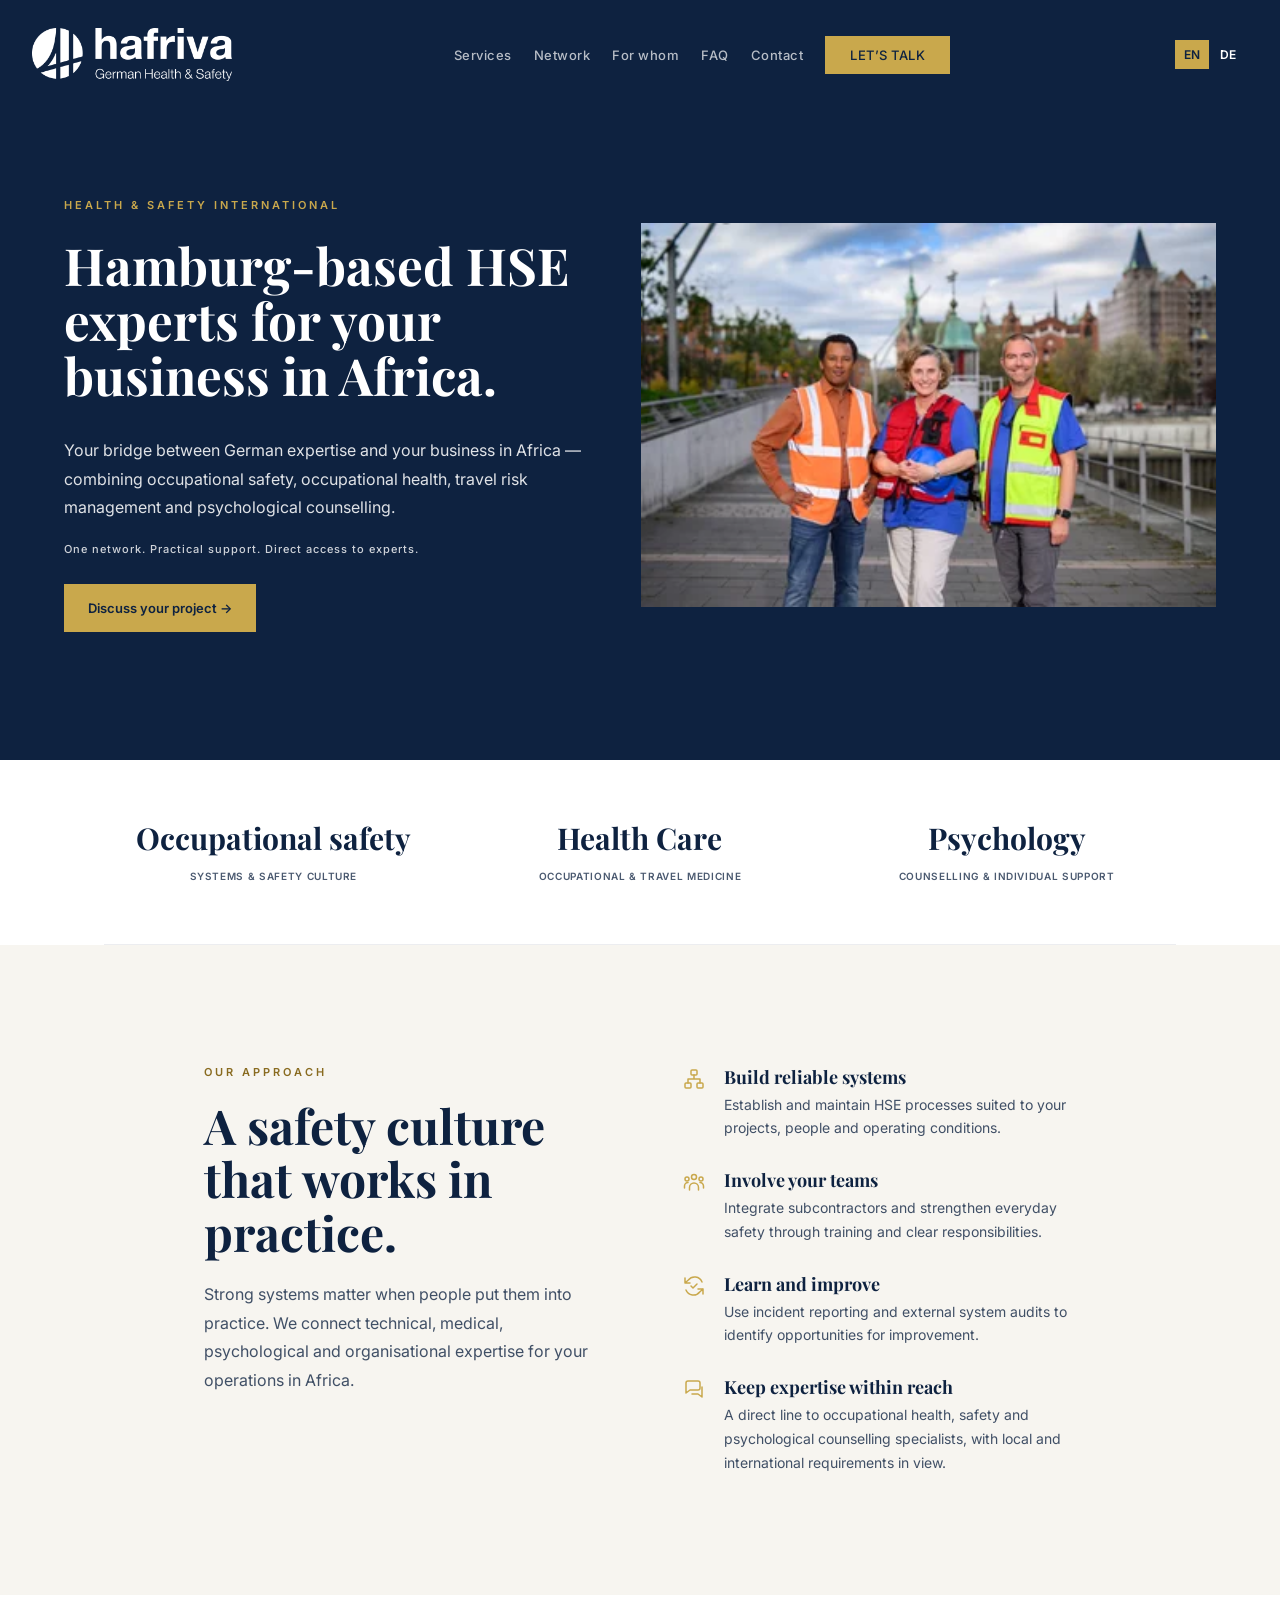
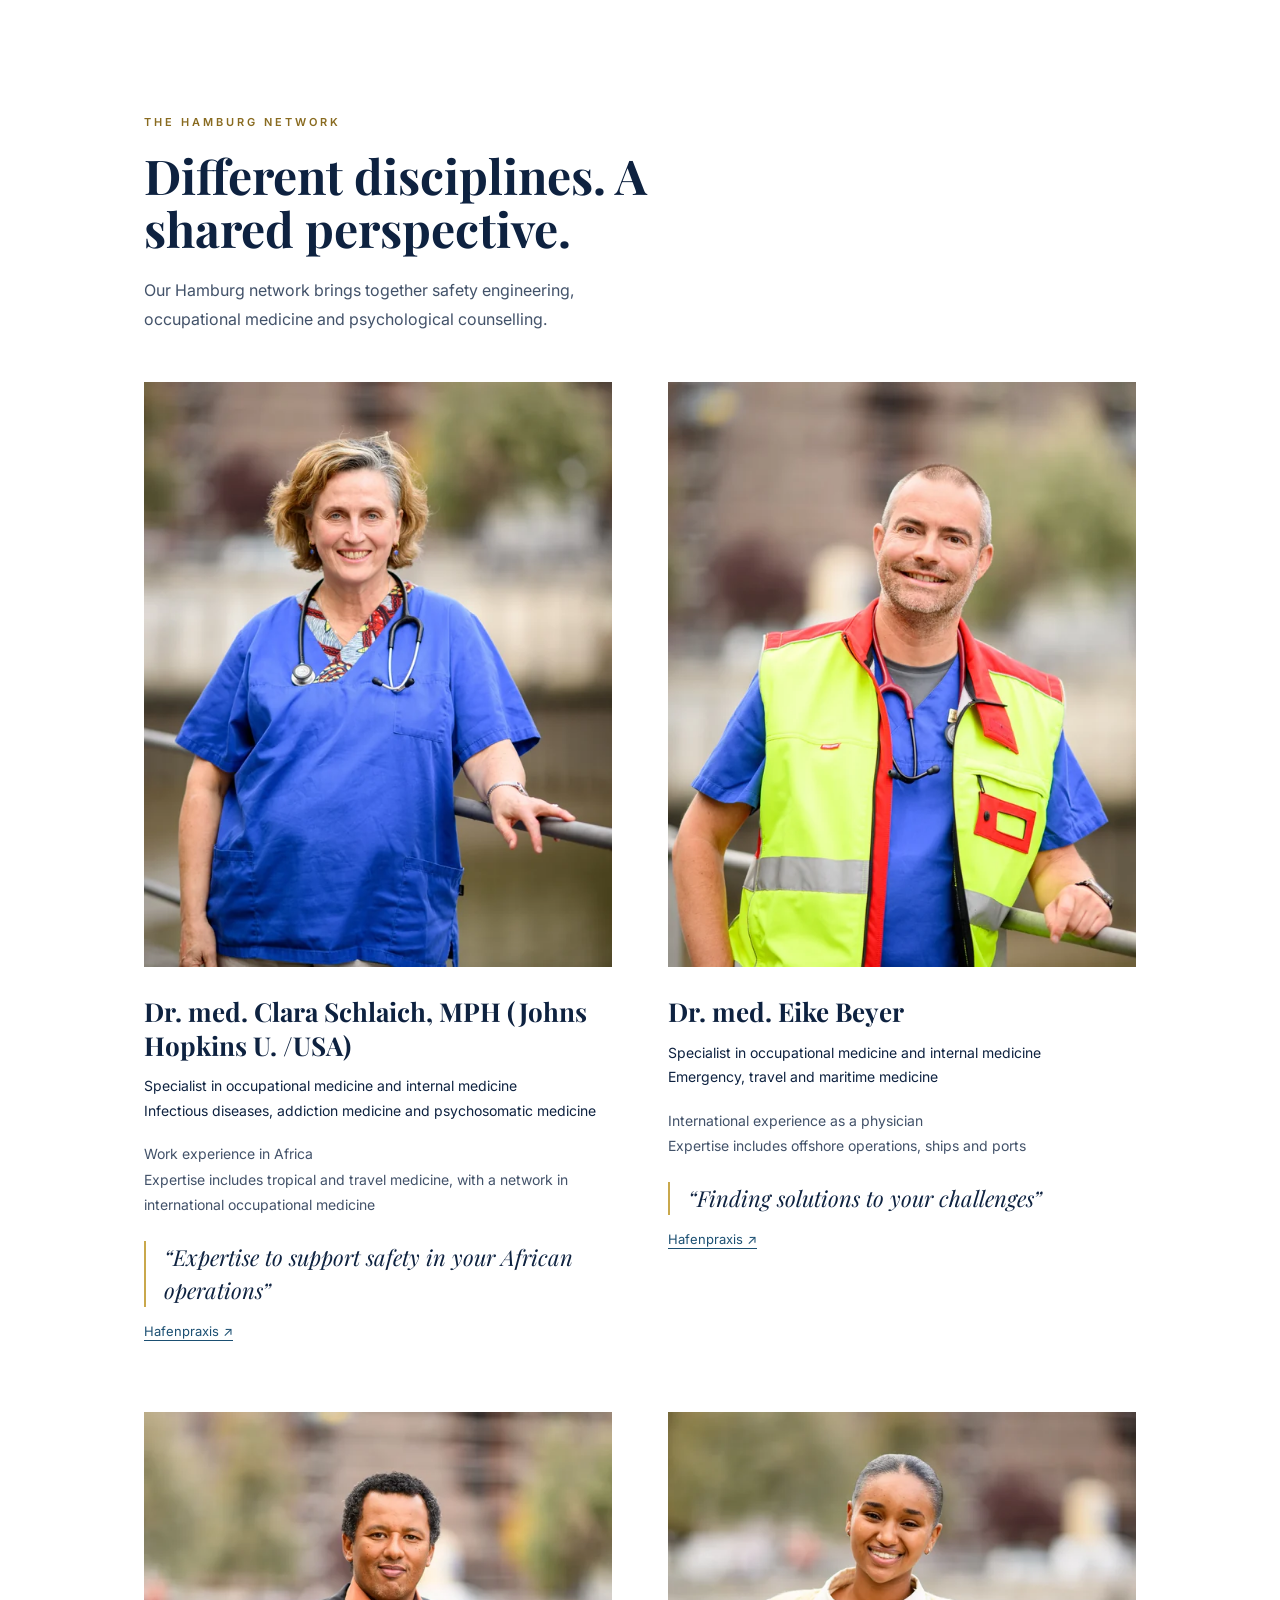
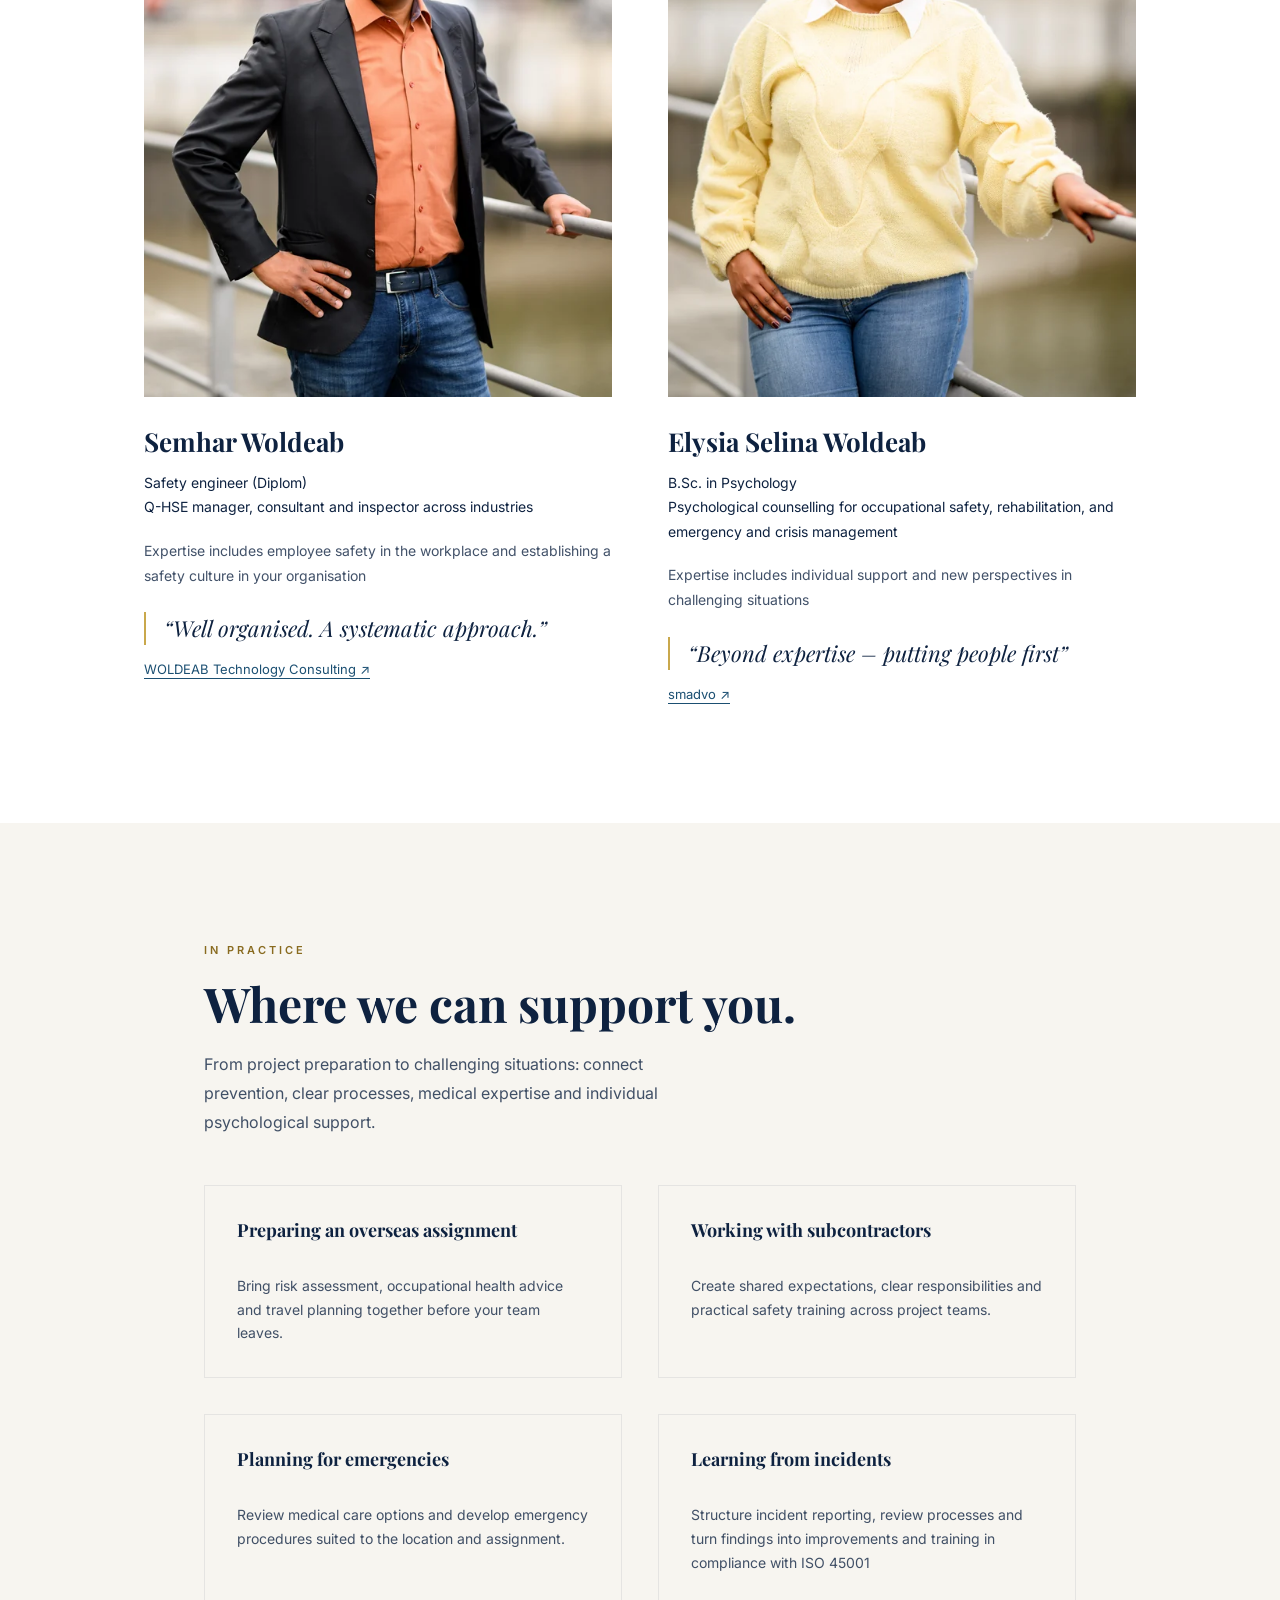
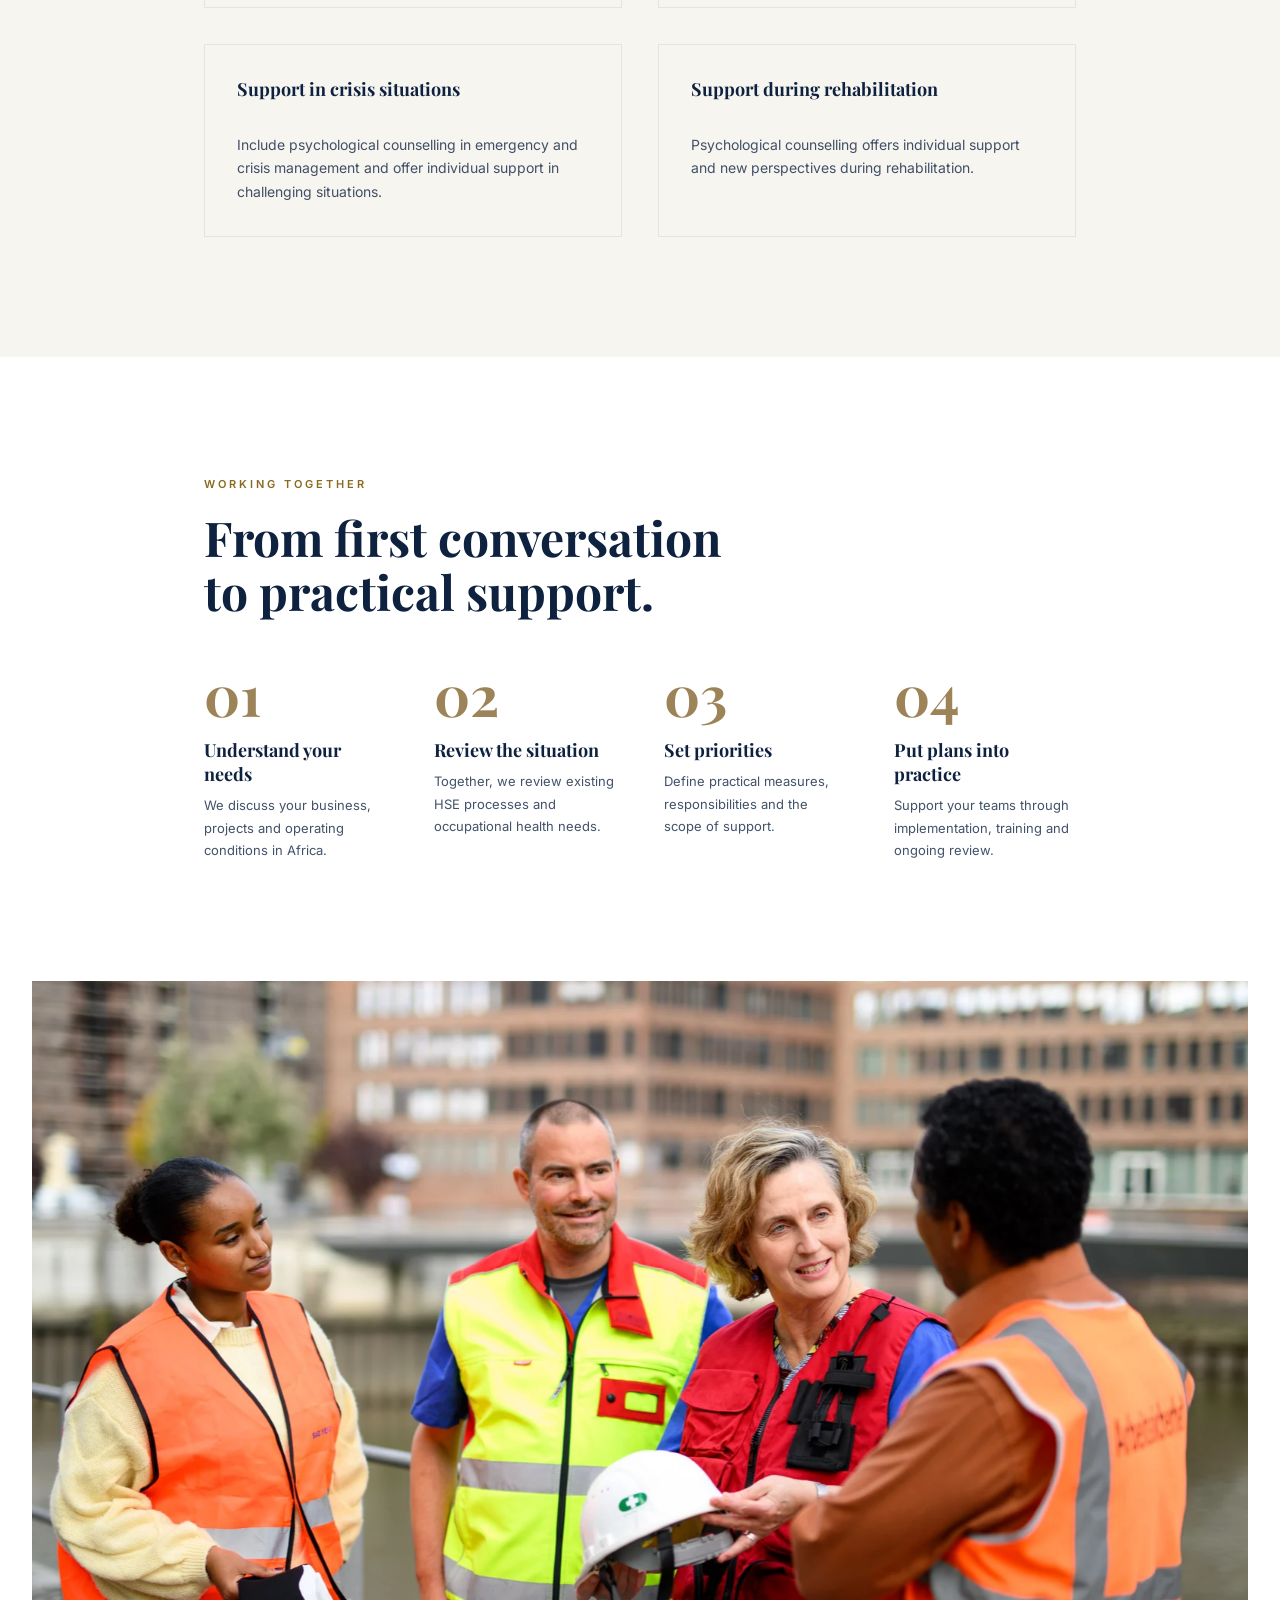
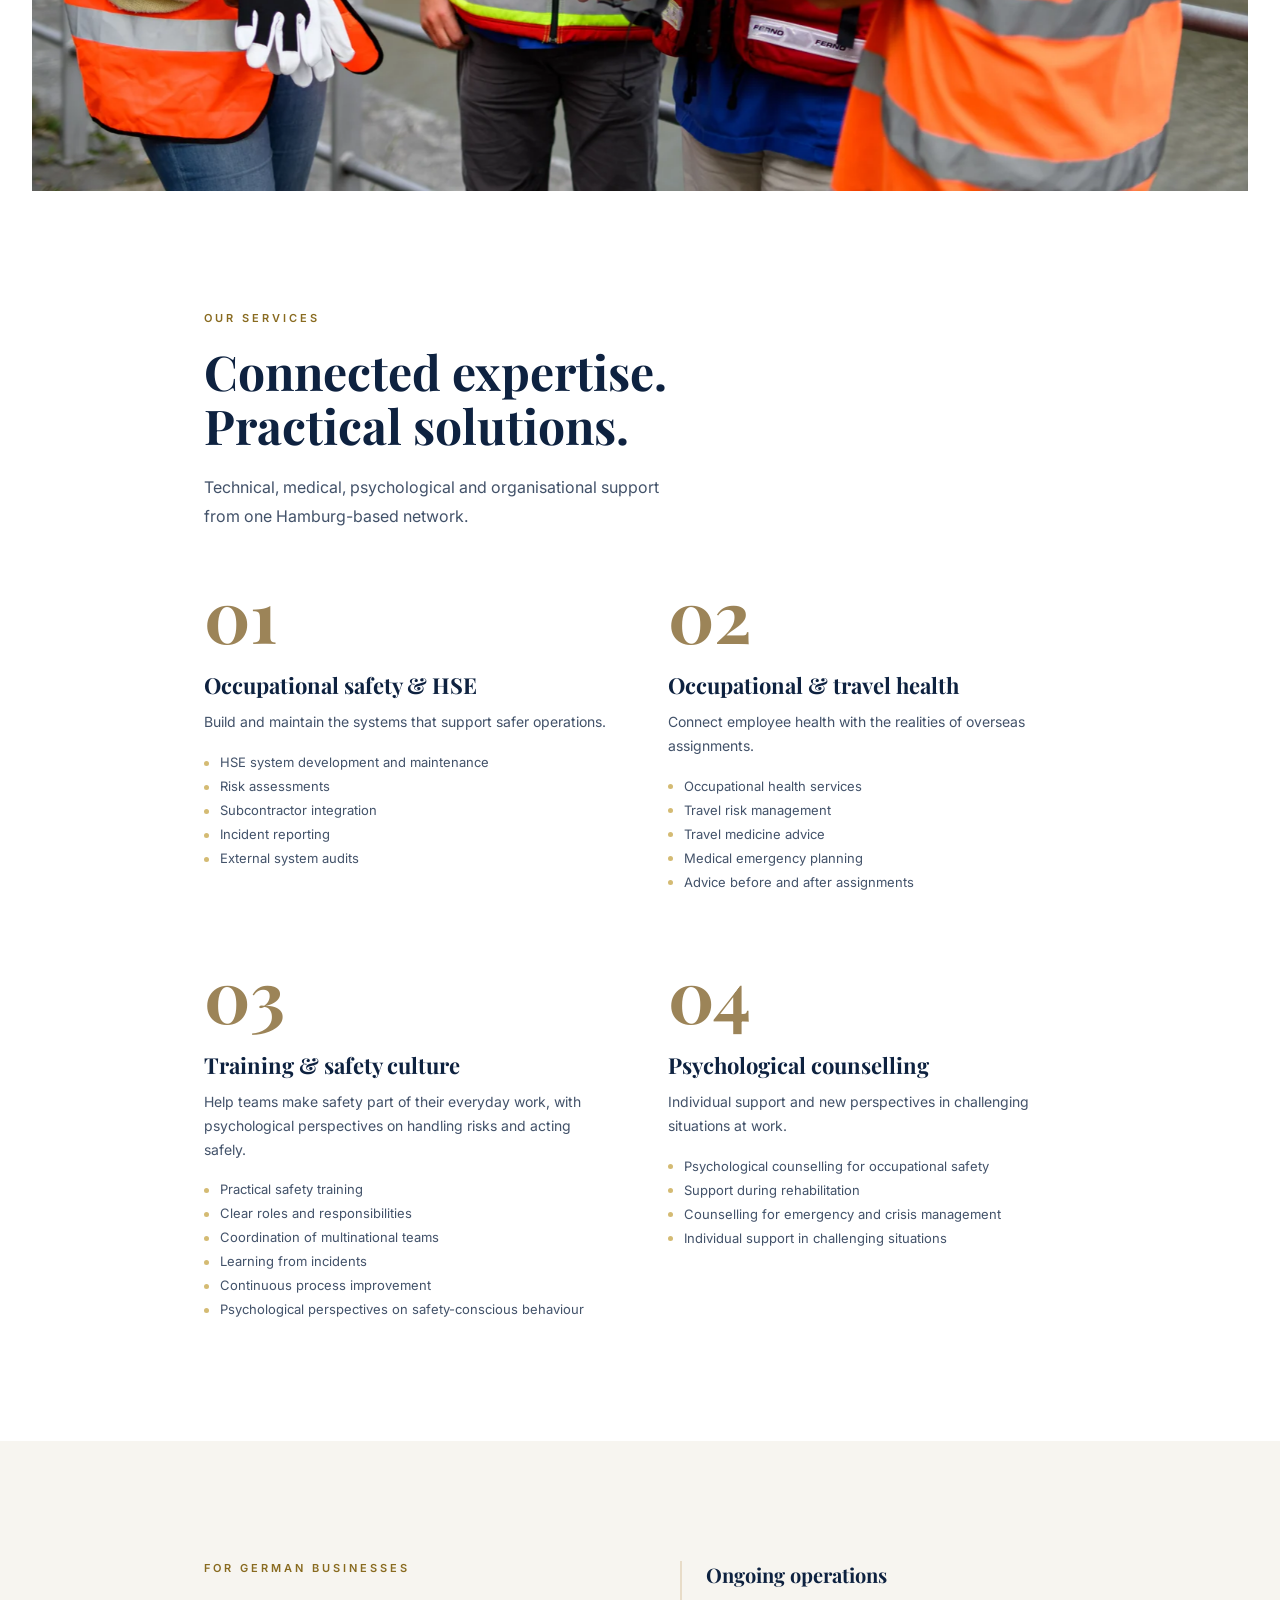
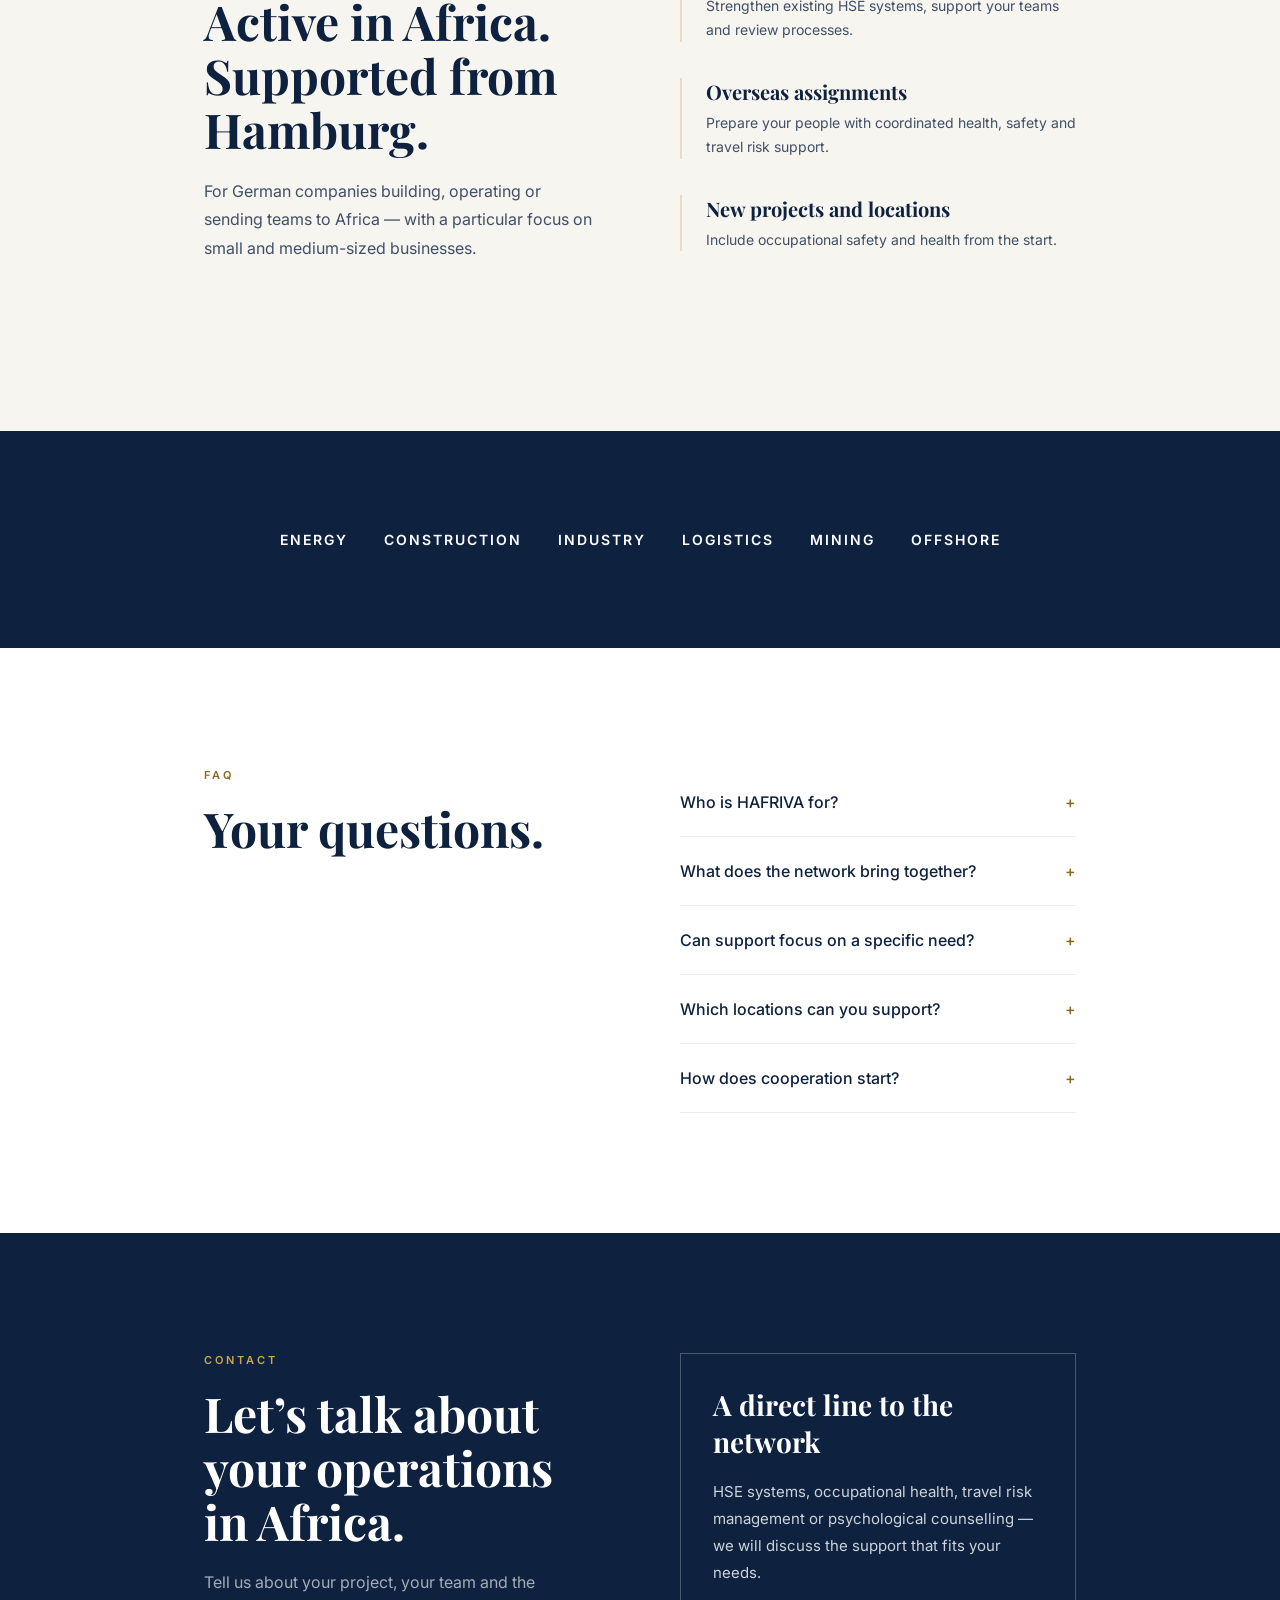
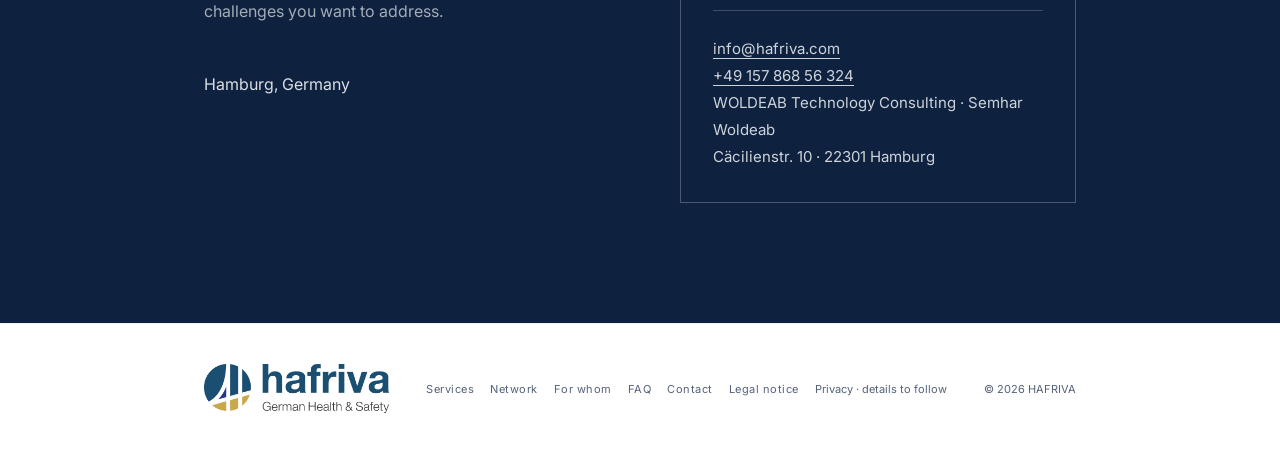
==== commit 17f8b24a: "Refresh cached stylesheet for updated legal dialog design" ====
--- a/index.html
+++ b/index.html
@@ -16,10 +16,10 @@
 <link rel="preconnect" href="https://fonts.googleapis.com">
 <link rel="preconnect" href="https://fonts.gstatic.com" crossorigin>
 <link rel="preload" as="image" type="image/webp" href="images/shooting-2026/team-hamburg-1200.webp" imagesrcset="images/shooting-2026/team-hamburg-360.webp 360w, images/shooting-2026/team-hamburg-480.webp 480w, images/shooting-2026/team-hamburg-720.webp 720w, images/shooting-2026/team-hamburg-1200.webp 1200w, images/shooting-2026/team-hamburg-1800.webp 1800w" imagesizes="(max-width:600px) calc(100vw - 48px), (max-width:864px) calc(100vw - 64px), (max-width:1100px) 800px, (max-width:1440px) calc(52.5vw - 96.6px), 660px" fetchpriority="high">
-<link rel="preload" href="website/styles/site.min.css" as="style" onload="this.onload=null;this.rel='stylesheet'">
+<link rel="preload" href="website/styles/site.min.css?v=20261102-legal-design" as="style" onload="this.onload=null;this.rel='stylesheet'">
 <link rel="preload" href="https://fonts.googleapis.com/css2?family=Playfair+Display:ital,wght@0,700;1,400&family=Inter:wght@400;500;600;700&display=optional" as="style" onload="this.onload=null;this.rel='stylesheet'">
 <noscript>
-<link rel="stylesheet" href="website/styles/site.min.css">
+<link rel="stylesheet" href="website/styles/site.min.css?v=20261102-legal-design">
 <link rel="stylesheet" href="https://fonts.googleapis.com/css2?family=Playfair+Display:ital,wght@0,700;1,400&family=Inter:wght@400;500;600;700&display=optional">
 </noscript>
 <script defer src="website/scripts/reload.js"></script>
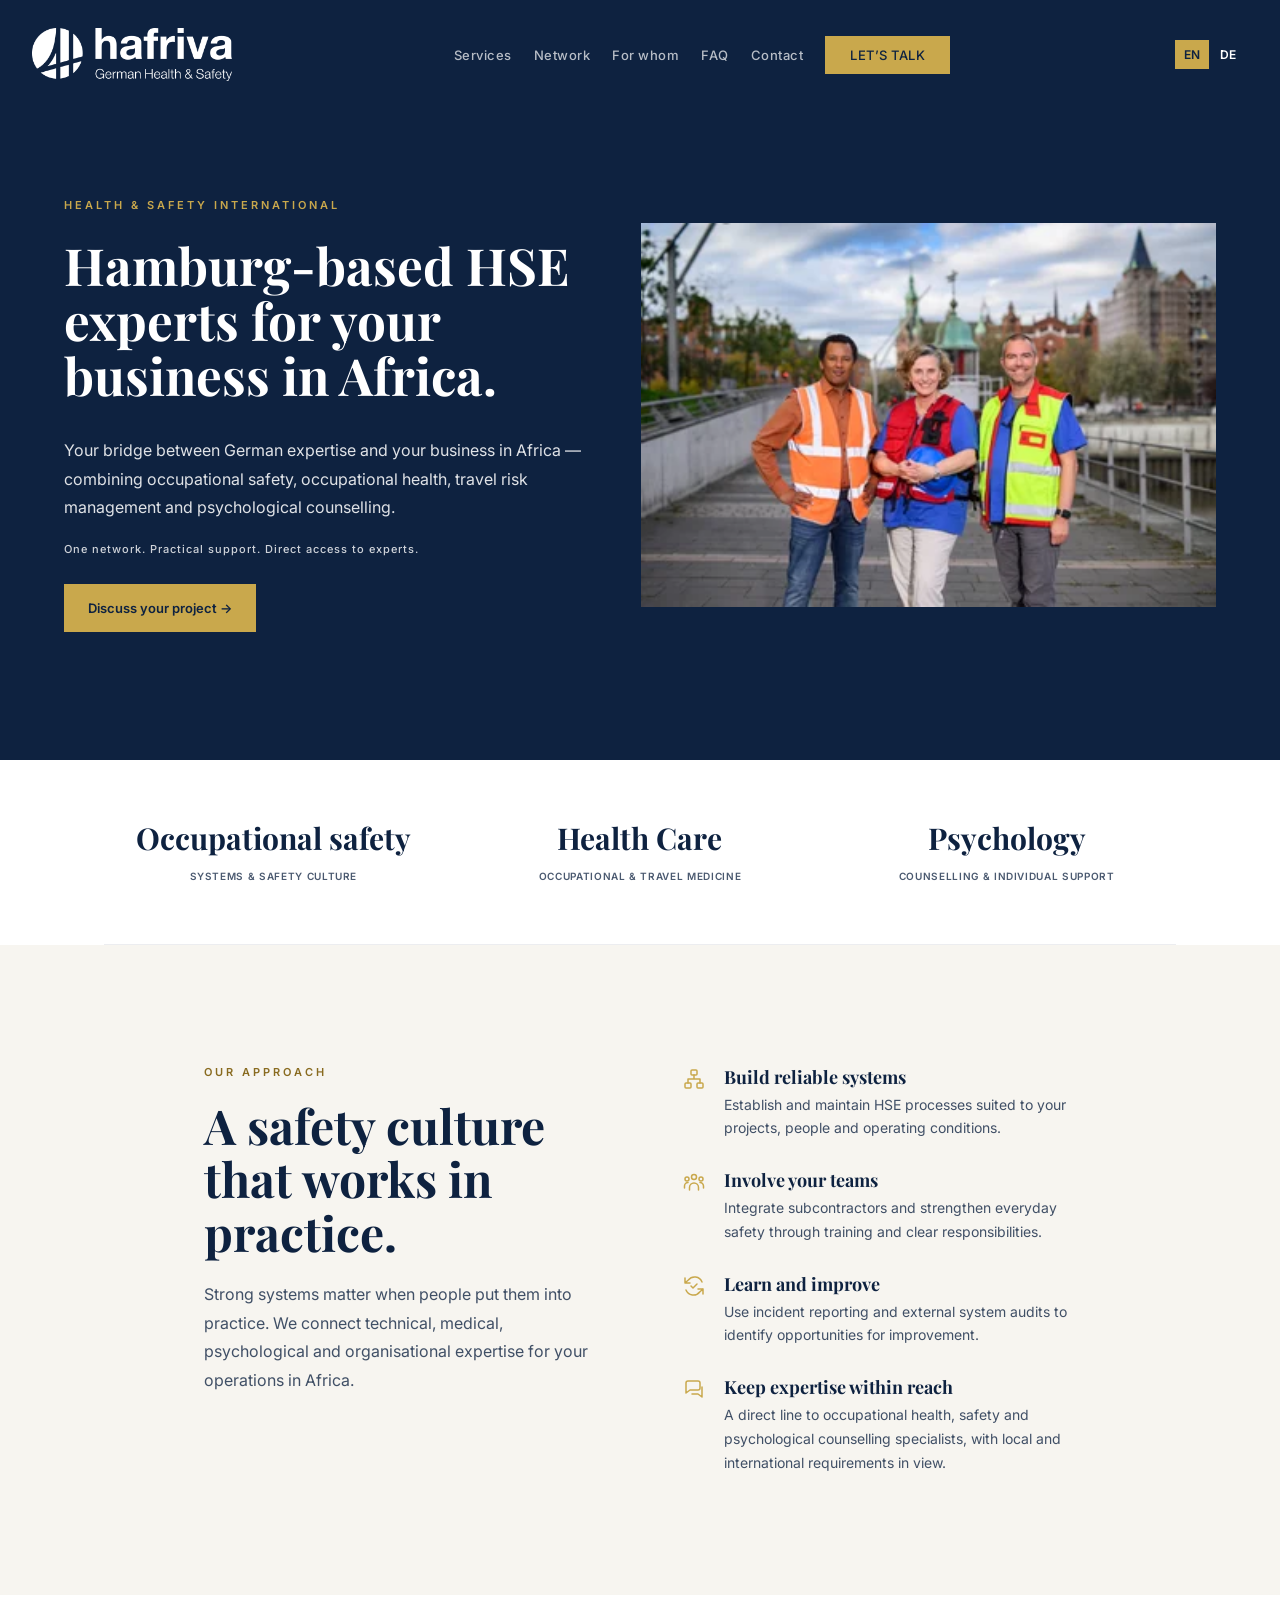
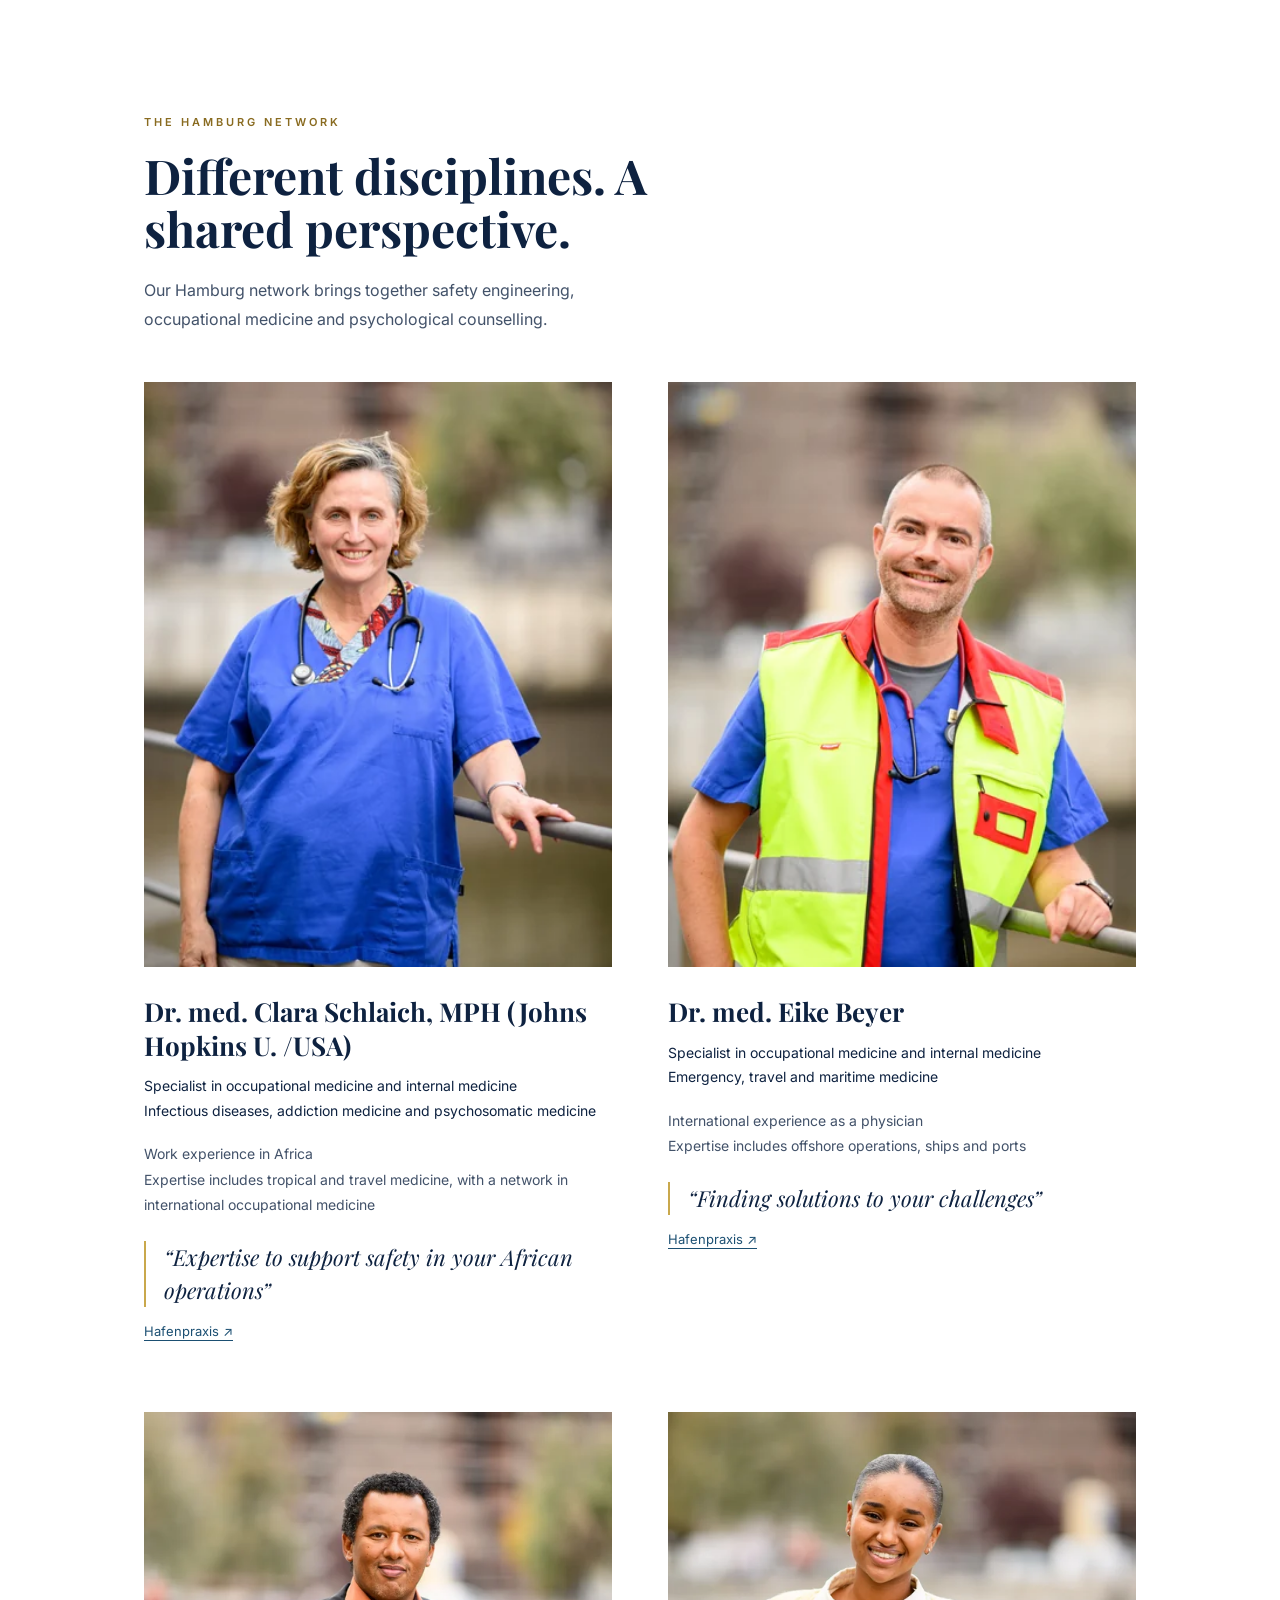
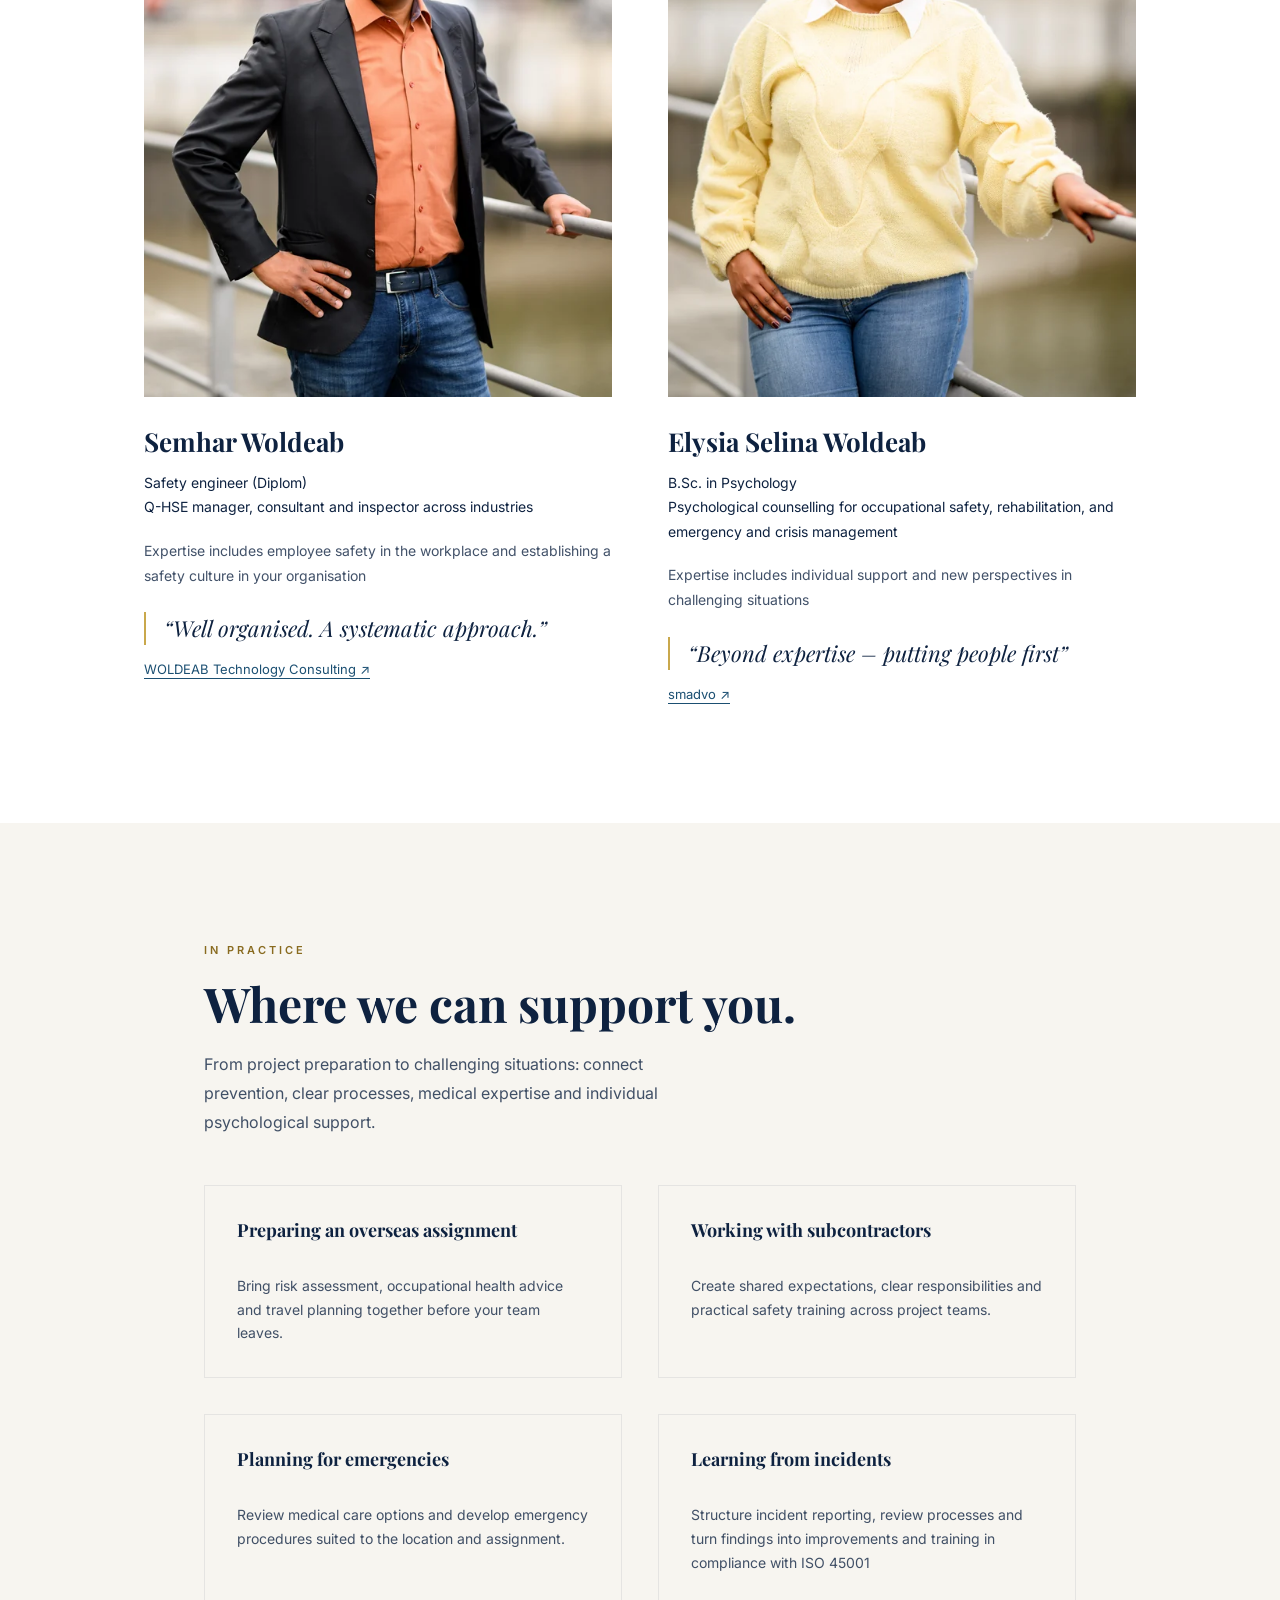
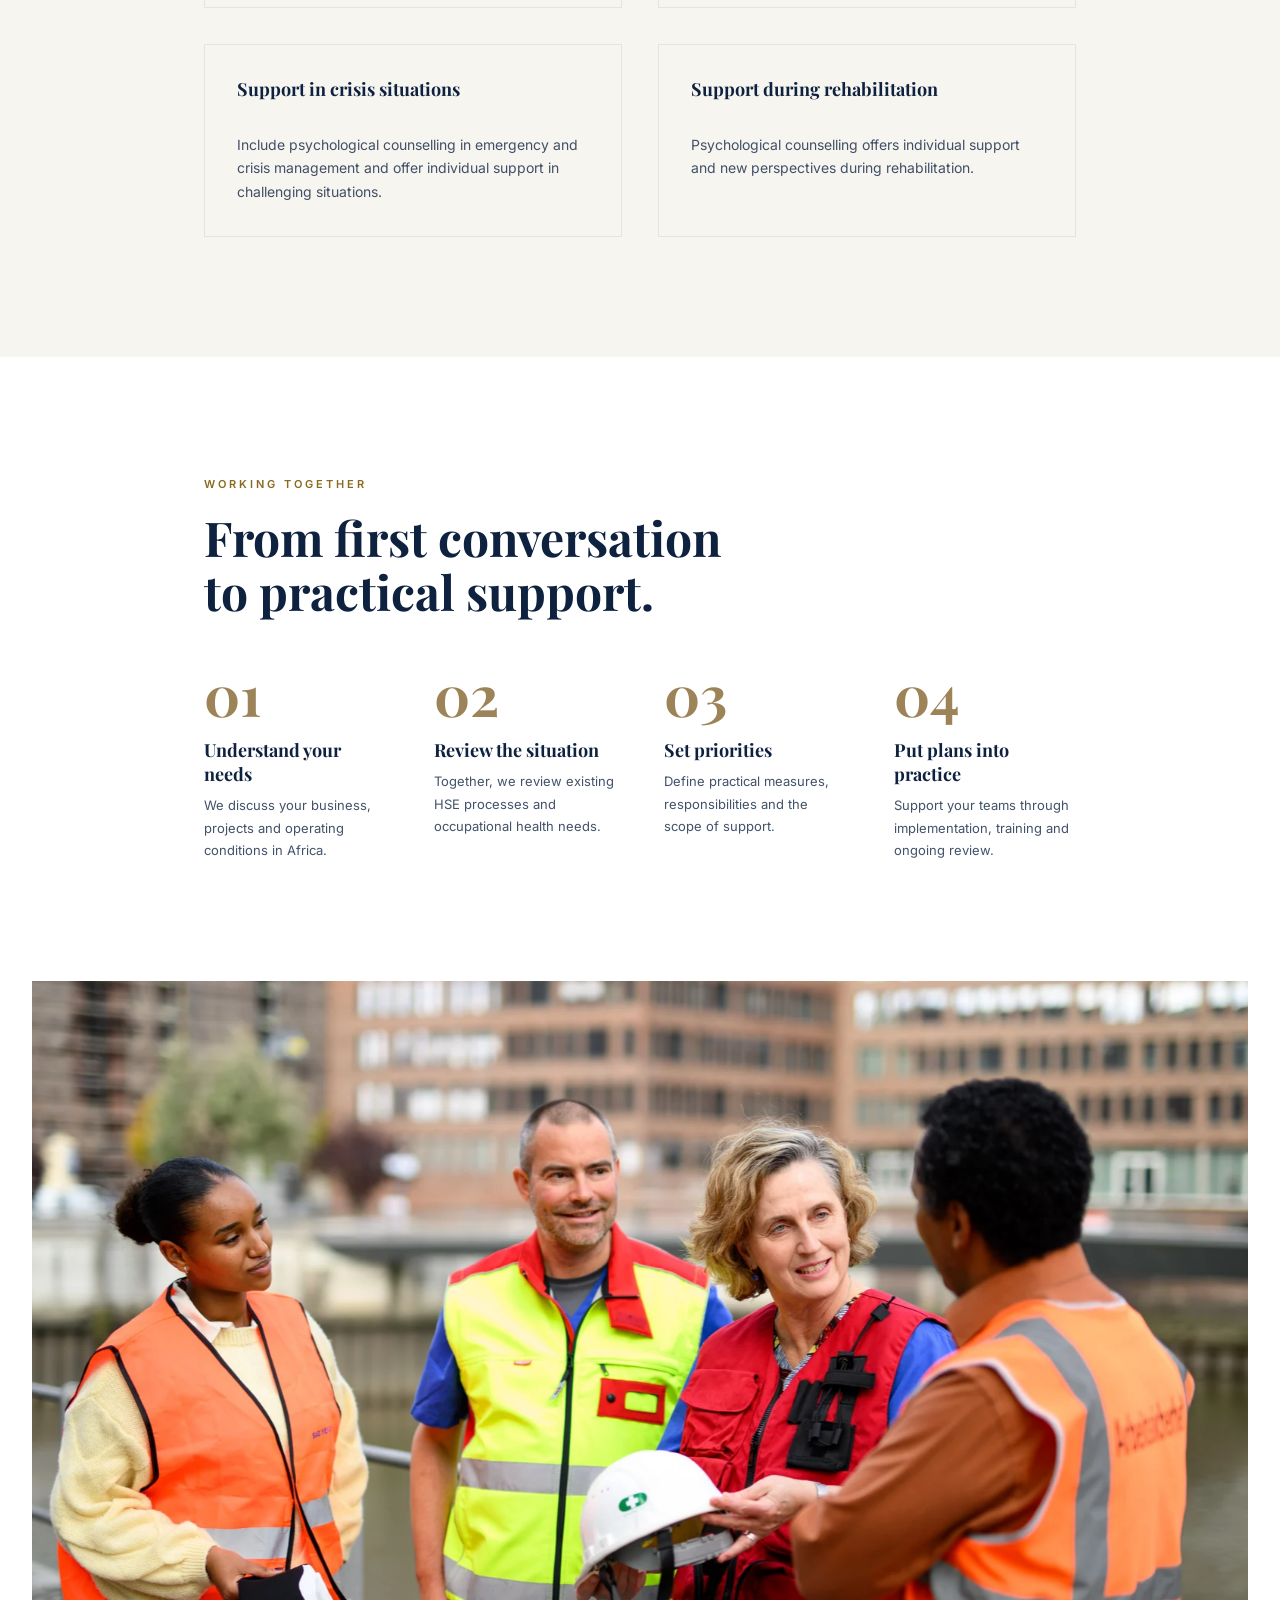
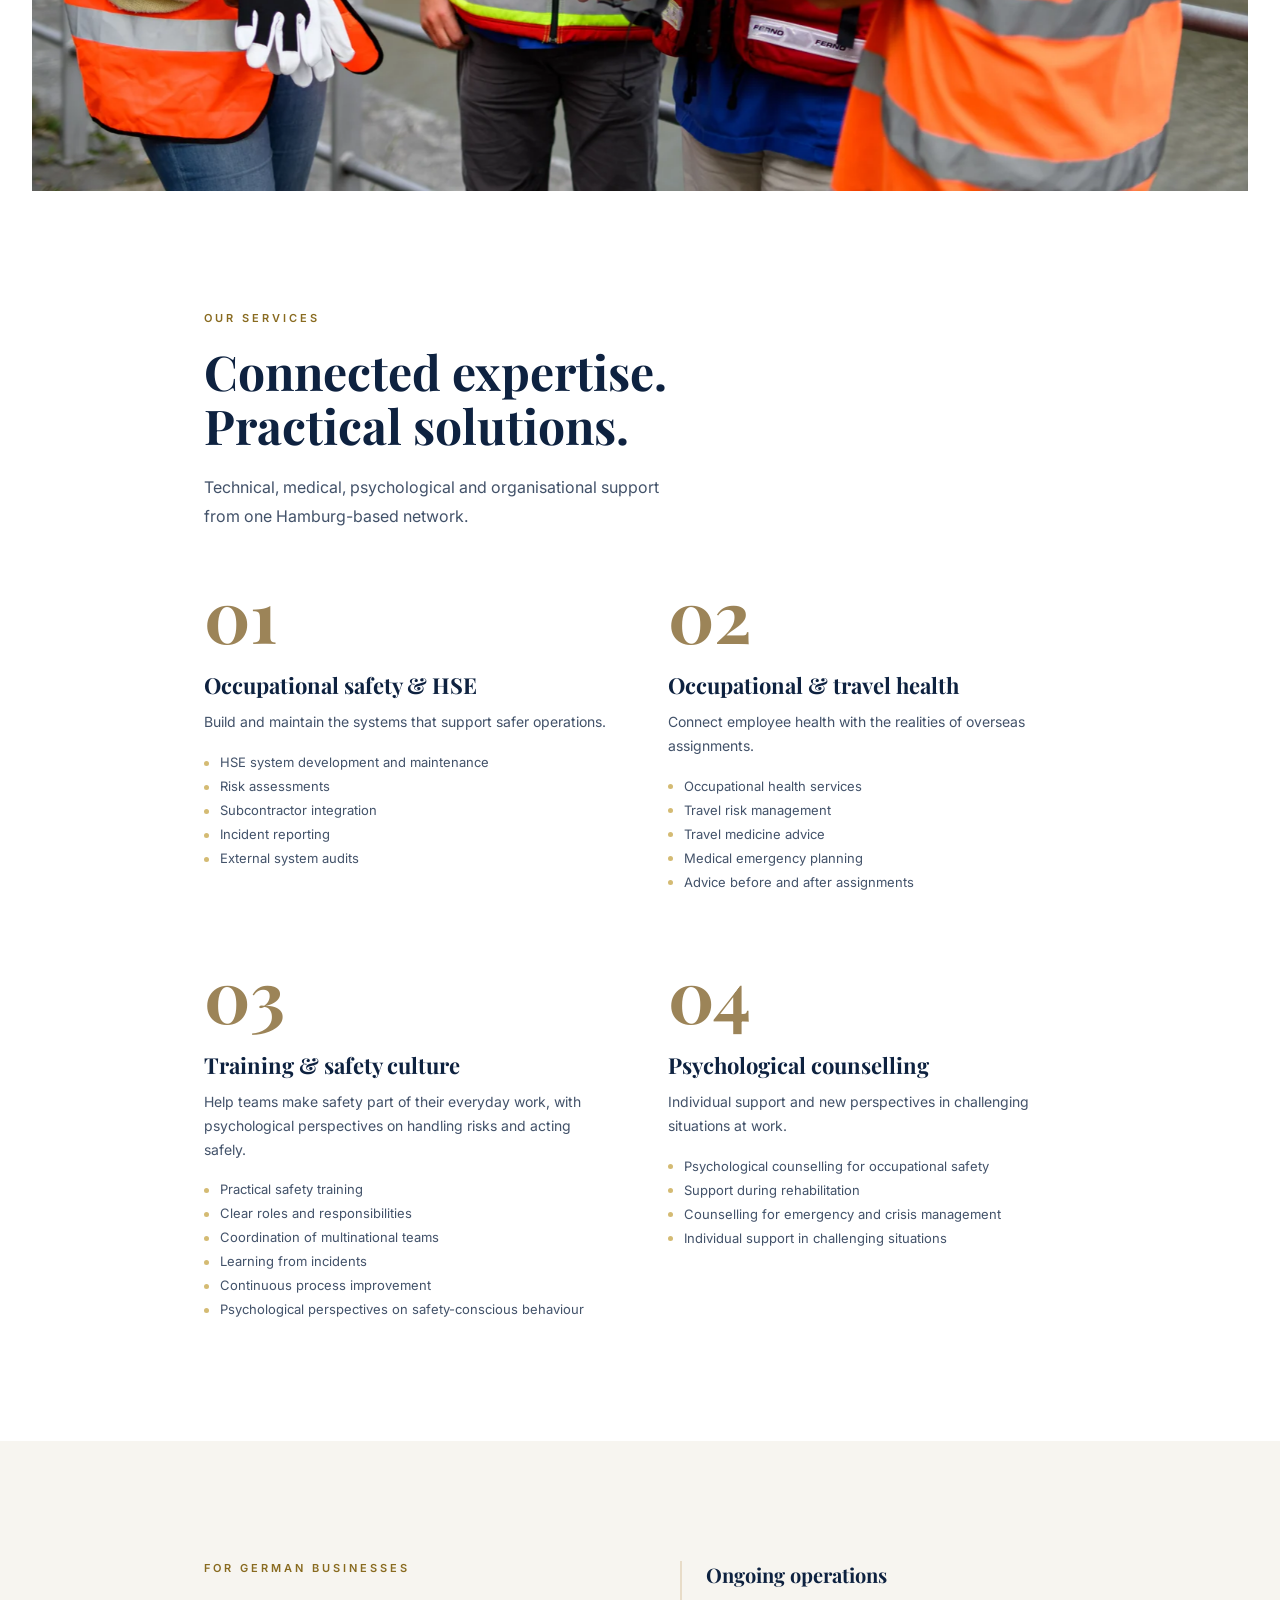
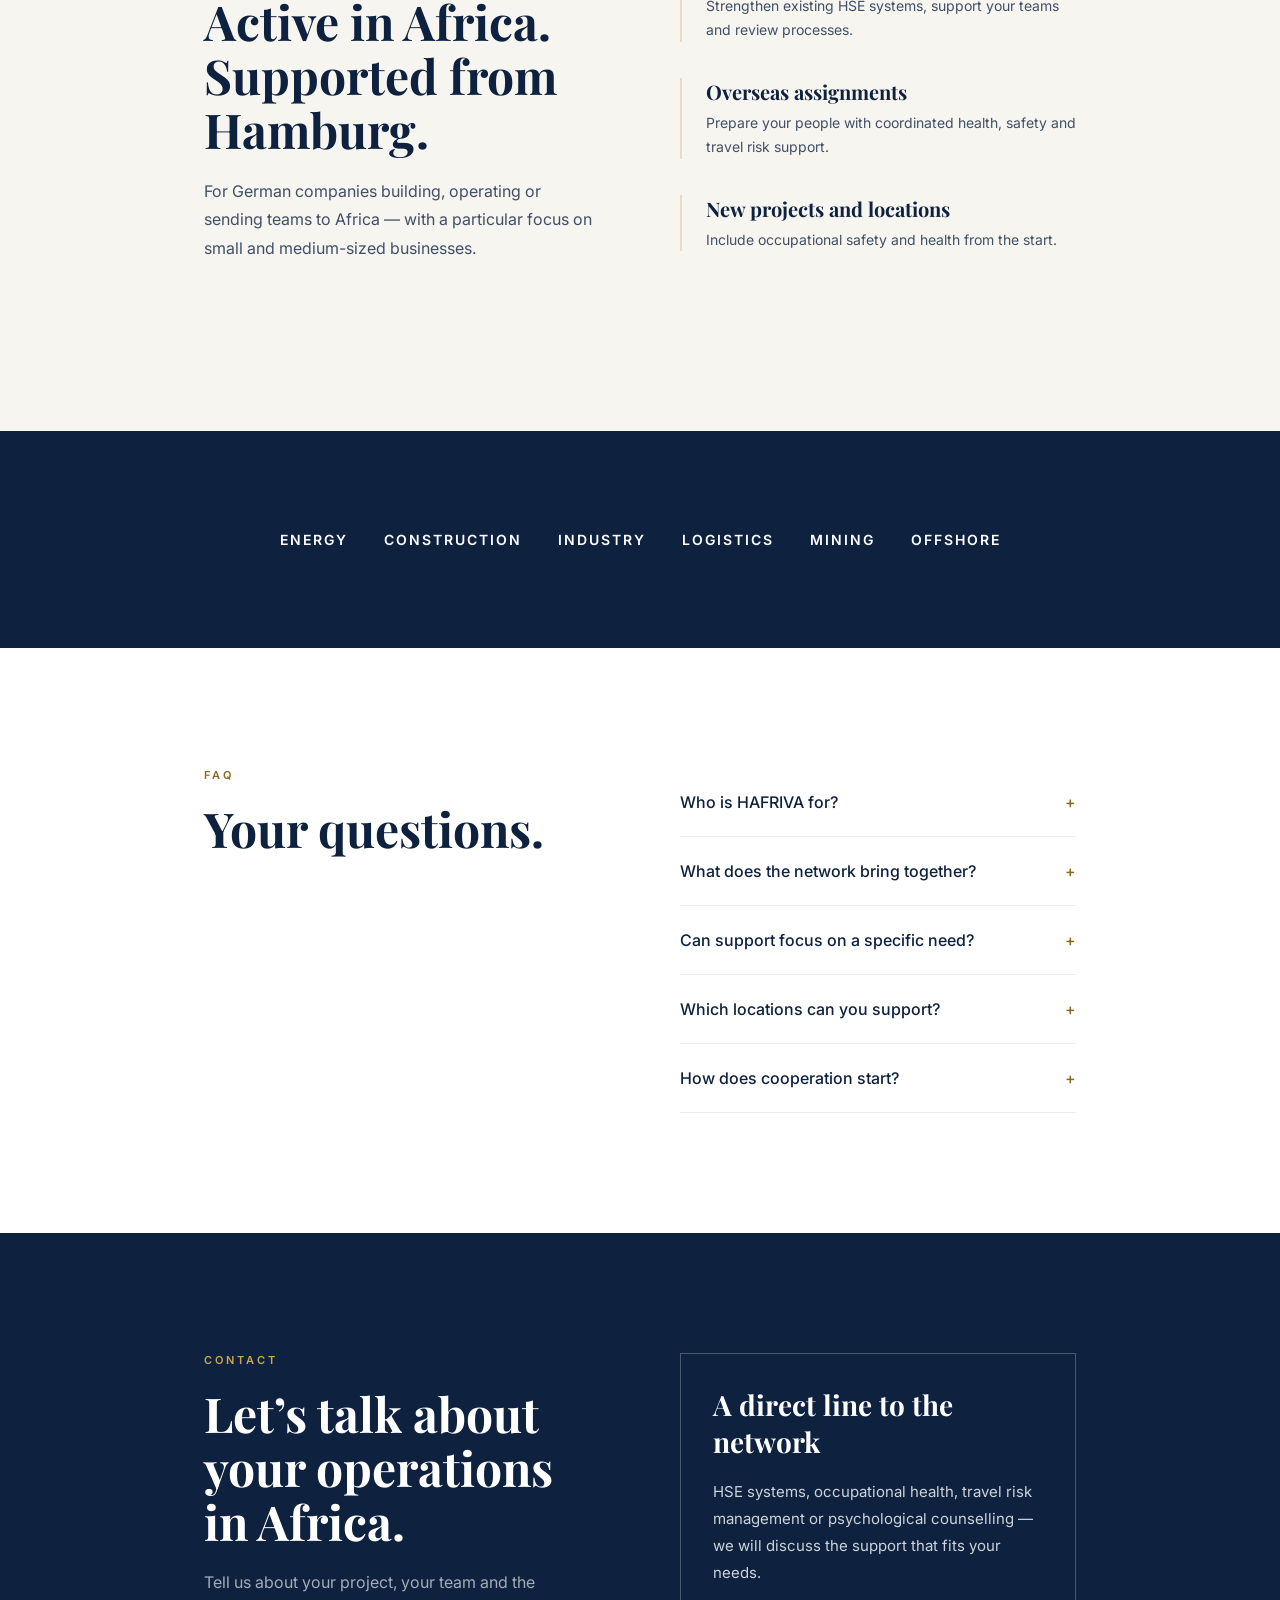
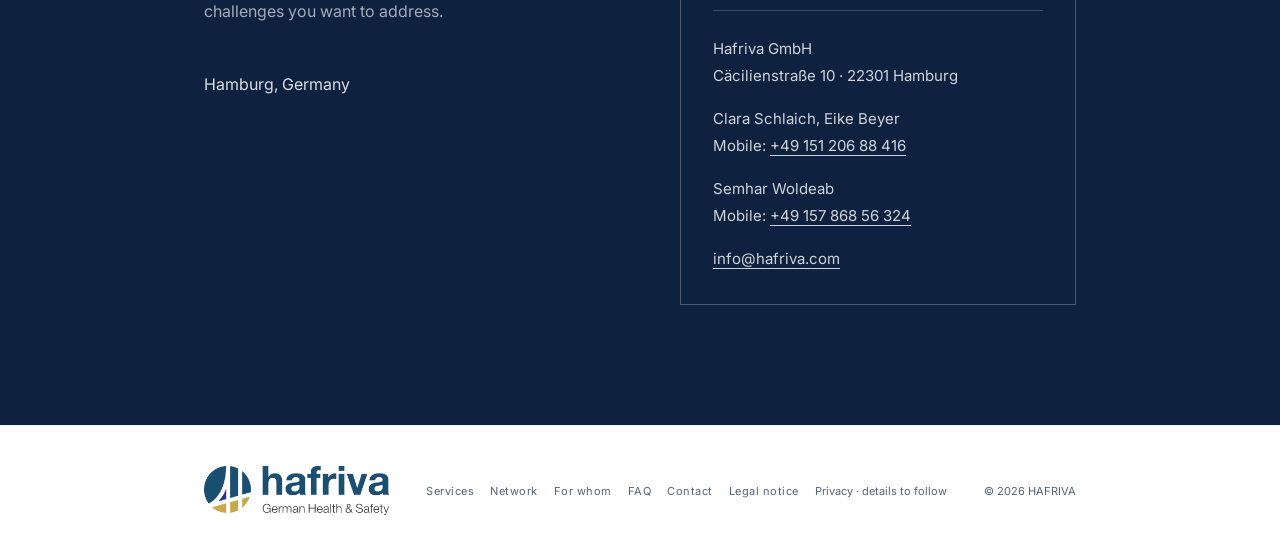
==== commit 95ede6d3: "Publish Hafriva GmbH provider details and named contact groups" ====
--- a/index.html
+++ b/index.html
@@ -12,19 +12,19 @@
 <meta name="twitter:card" content="summary">
 <meta name="twitter:title" content="HAFRIVA – Hamburg-based HSE experts for Africa" data-meta-i18n="document.title">
 <meta name="twitter:description" content="Hamburg-based network supporting German businesses in Africa with HSE, occupational health, travel risk management, psychological counselling and training." data-meta-i18n="document.description">
-<style id="critical-css">:root{--navy:#0E2240;--royal:#1B4F72;--gold:#C9A84C;--gold-ink:#896B20;--number-ink:#9C8458;--beige:#E8DCC8;--cream:#F7F5F0;--white:#FFFFFF}*{margin:0;padding:0;box-sizing:border-box}body{font-family:"Inter",sans-serif;overflow-x:hidden}.container{max-width:1000px;margin:0 auto;padding:0 64px}.nav{position:fixed;top:0;left:0;right:0;z-index:100;padding:28px 0;transition:all 0.4s}.nav-inner{margin:0 auto;display:flex;align-items:center;justify-content:space-between;max-width:1280px;gap:24px;padding:0 32px}.nav.scrolled{background:rgba(255,255,255,0.97);backdrop-filter:blur(12px);padding:18px 0}.nav-brand{display:flex;align-items:center;gap:10px;text-decoration:none;flex-shrink:0}.nav-links{display:flex;align-items:center;gap:22px}.nav-links a{text-decoration:none;color:var(--white);font-size:13px;font-weight:500;letter-spacing:0.5px;opacity:0.7;transition:all 0.3s}.nav-links a:hover{opacity:1}.nav.scrolled .nav-links a{color:var(--navy)}.nav-cta{background:var(--gold);border:1.5px solid var(--gold);padding:10px 24px;font-size:12px;font-weight:600;letter-spacing:1px;text-transform:uppercase;cursor:pointer;transition:all 0.3s;white-space:nowrap;text-decoration:none}.nav-links .nav-cta{opacity:1;color:var(--navy)}.nav-cta:hover{background:transparent;border-color:var(--white);color:var(--white)}.nav.scrolled .nav-cta{background:var(--gold);border-color:var(--gold);color:var(--navy)}.nav.scrolled .nav-cta:hover{background:transparent;border-color:var(--navy);color:var(--navy)}.hamburger{display:none;background:none;border:none;cursor:pointer}.hamburger span{display:block;width:22px;height:1.5px;margin:5px 0;background:white}.hero{display:flex;position:relative;padding:0;background:var(--navy);min-height:760px;align-items:center}.hero-text{position:relative;text-align:left;max-width:900px;min-width:0}.hero-eyebrow{font-size:11px;font-weight:600;letter-spacing:3px;text-transform:uppercase;color:var(--gold);display:flex;align-items:center;gap:12px;justify-content:flex-start;margin-bottom:26px;text-shadow:none}.hero h1{font-family:"Playfair Display",serif;font-weight:700;color:var(--white);margin:0 0 32px;max-width:700px;line-height:1.08;font-size:clamp(40px,4vw,58px)}.hero-desc{line-height:1.8;margin-bottom:20px;text-align:left;max-width:600px;color:rgba(255,255,255,.87);font-size:16px}.hero-standards{font-size:11px;font-weight:500;color:rgba(255,255,255,.8);letter-spacing:1px;margin-bottom:28px}.competency-strip{padding:60px 0;border-bottom:1px solid rgba(14,34,64,0.08);display:grid;grid-template-columns:repeat(3,minmax(0,1fr));gap:28px;scroll-margin-top:100px}.competency-item{text-align:center}.competency-title{font-family:"Playfair Display",serif;font-weight:700;color:var(--navy);font-size:clamp(24px,2.5vw,30px);line-height:1.25}.competency-subtitle{font-weight:600;text-transform:uppercase;overflow-wrap:break-word;opacity:.75;font-size:10px;letter-spacing:.65px;line-height:1.6;margin-top:10px;hyphens:none;text-wrap:balance}.section{padding:120px 0}.eyebrow{font-size:11px;font-weight:600;letter-spacing:3px;text-transform:uppercase;margin-bottom:20px;display:flex;align-items:center;gap:12px}.section-title{font-family:"Playfair Display",serif;font-size:48px;line-height:1.12;margin-bottom:20px;max-width:560px;font-weight:700}.section-desc{font-size:16px;line-height:1.8;max-width:480px;margin-bottom:48px}.approach-section{padding:120px 0}.approach-layout{display:grid;grid-template-columns:1fr 1fr;gap:80px;align-items:start}.approach-items{display:flex;flex-direction:column;gap:28px}.approach-item{display:flex;gap:16px;align-items:flex-start}.approach-item .approach-icon{flex-shrink:0;width:28px;height:28px;display:flex;align-items:center;justify-content:center;font-size:14px}.approach-icon svg{display:block;width:24px;height:24px}.approach-item h3{font-family:"Playfair Display",serif;font-size:18px;font-weight:700;margin-bottom:4px}.approach-item p{font-size:14px;line-height:1.7}.team-layout{display:grid;grid-template-columns:repeat(2,minmax(0,1fr));gap:72px 56px}.team-member{position:relative}.team-photo{margin-bottom:28px;position:relative;display:block;width:100%;height:auto;aspect-ratio:4/5;object-fit:cover}.team-member h3{font-family:"Playfair Display",serif;font-weight:700;margin-bottom:12px;font-size:26px;line-height:1.3}.team-member p{font-size:14px;line-height:1.8}.cases-section{padding:120px 0}.cases-section .section-title{max-width:100%;text-wrap:balance}.cases-layout{display:grid;grid-template-columns:repeat(2,1fr);gap:36px;margin-top:48px}.case-card{padding:32px;border:1px solid rgba(14,34,64,0.08);display:flex;flex-direction:column}.case-card h3{font-family:"Playfair Display",serif;font-size:18px;font-weight:700;margin-bottom:8px;min-height:48px}.case-card p{font-size:14px;line-height:1.7}.process-layout{list-style:none;display:grid;grid-template-columns:repeat(4,1fr);gap:48px;margin-top:48px}.process-step{position:relative}.process-number{font-family:"Playfair Display",serif;font-size:56px;font-weight:700;line-height:1;margin-bottom:16px}.process-step h3{font-family:"Playfair Display",serif;font-size:18px;font-weight:700;margin-bottom:8px}.process-step p{font-size:13px;line-height:1.7}.images-row{grid-template-columns:2fr 1fr;gap:0;display:block;max-width:1400px;margin:0 auto;padding:0 32px}.images-row .img-block{position:relative;overflow:hidden;height:auto;aspect-ratio:3/2}.images-row .img-block .parallax-image{position:absolute;left:0;right:0;top:-6%;height:112%;width:100%;object-fit:cover;object-position:center}.pillars-layout{display:grid;grid-template-columns:repeat(2,minmax(0,1fr));gap:64px 56px}.pillar{position:relative}.pillar-num{font-family:"Playfair Display",serif;font-size:72px;font-weight:700;line-height:1;margin-bottom:20px}.pillar h3{font-family:"Playfair Display",serif;font-size:22px;font-weight:700;margin-bottom:10px}.pillar p{font-size:14px;line-height:1.7;margin-bottom:16px}.pillar ul{list-style:none}.pillar ul li{font-size:13px;padding:4px 0 4px 16px;position:relative}.pillar ul li::before{content:"";position:absolute;left:0;top:0.8em;width:5px;height:5px}.audience-layout{display:grid;grid-template-columns:1fr 1fr;gap:80px;align-items:start}.audience-items{display:flex;flex-direction:column;gap:36px}.audience-item{padding-left:24px;border-left:2px solid var(--beige)}.audience-item h3{font-family:"Playfair Display",serif;font-size:20px;font-weight:700;margin-bottom:6px}.audience-item p{font-size:14px;line-height:1.7}.industries-section{padding:100px 0}.industries{display:flex;justify-content:center;flex-wrap:wrap;gap:36px}.industry-label{font-size:14px;font-weight:600;letter-spacing:2px;text-transform:uppercase}.faq-layout{display:grid;grid-template-columns:1fr 1fr;gap:80px;align-items:start}.faq-item{border-bottom:1px solid rgba(14,34,64,0.08)}.faq-question{display:flex;justify-content:space-between;align-items:center;padding:24px 0;font-size:16px;font-weight:500}.faq-answer{overflow:hidden;max-height:none}.faq-answer p{font-size:14px;line-height:1.8;padding-bottom:24px}.contact-section{padding:120px 0;position:relative;overflow:hidden}.contact-layout{display:grid;grid-template-columns:1fr 1fr;gap:80px;align-items:start}.contact-info{margin-top:40px;display:flex;flex-direction:column;gap:20px}.footer{padding:40px 0;border-top:1px solid rgba(14,34,64,0.06)}.footer-inner{display:flex;justify-content:space-between;align-items:center;gap:24px}.footer-brand{display:flex;align-items:center;gap:8px}.footer-links{display:flex;flex-wrap:wrap;justify-content:center;gap:16px}.footer-links a{font-size:11px;letter-spacing:0.5px}.footer-copy{font-size:11px}.reveal{opacity:1;transform:none}.motion-enabled .reveal{opacity:0;transform:translateY(48px)}.motion-enabled .reveal.visible{opacity:1;transform:translateY(0);transition:opacity 1.8s ease-out,transform 1.8s ease-out}.motion-enabled .reveal.visible.reveal-delay-1{transition-delay:0.25s}.motion-enabled .reveal.visible.reveal-delay-2{transition-delay:0.5s}.motion-enabled .reveal.visible.reveal-delay-3{transition-delay:0.75s}.approach-layout>*,.team-layout>*,.cases-layout>*,.process-layout>*,.pillars-layout>*,.audience-layout>*,.faq-layout>*,.contact-layout>*,.competency-strip>*{min-width:0}h1,h2,h3,p,li{overflow-wrap:break-word}.nav-tools{display:flex;align-items:center;gap:20px}.language-switch{display:flex;gap:2px;border:0;padding:3px;color:white}.language-switch button{font:600 12px Inter,sans-serif;padding:7px 9px;border:0;background:transparent;color:inherit;cursor:pointer}.language-switch button[aria-pressed="true"]{background:var(--gold);color:var(--navy)}.nav.scrolled .language-switch{color:var(--navy)}.nav.scrolled .hamburger span{background:var(--navy)}.hero-inner{display:grid;grid-template-columns:minmax(0,.95fr) minmax(0,1.05fr);gap:56px;align-items:center;min-height:760px;padding:170px 0 100px}.hero-action{display:inline-block;background:var(--gold);color:var(--navy);padding:16px 24px;font-size:13px;font-weight:600;text-decoration:none}.team-link{display:inline-block;margin-top:16px;font-size:13px}.contact-card{border:1px solid rgba(255,255,255,.25);padding:32px}.contact-card h3{font:700 28px "Playfair Display",serif;margin-bottom:18px}.contact-card p{font-size:15px;line-height:1.8}.contact-details{margin-top:24px;padding-top:24px;border-top:1px solid rgba(255,255,255,.2)}.contact-details a{overflow-wrap:anywhere}.legal-dialog{margin:auto;width:calc(100% - 32px);max-width:720px;max-height:calc(100dvh - 64px);overflow:auto;overscroll-behavior:contain;border:0;padding:0}body:has(.legal-dialog[open]){overflow:hidden}.legal-toolbar{position:sticky;top:0;z-index:1;display:flex;align-items:center;justify-content:space-between;gap:16px;padding:28px clamp(24px,4vw,48px) 20px;border-bottom:1px solid rgba(14,34,64,.1)}.legal-toolbar h2{font:700 clamp(28px,4vw,38px)/1.15 "Playfair Display",serif}.legal-close{display:grid;width:44px;height:44px;padding:0;border:0}.legal-close svg{display:block}.legal-content{padding:8px clamp(24px,4vw,48px) 40px;overflow-wrap:anywhere}.legal-content h3{margin-top:28px;margin-bottom:10px;font:700 20px/1.4 "Playfair Display",serif}.legal-content p{font-size:14px;line-height:1.85;white-space:pre-line}.faq-item summary{list-style:none}.faq-item summary::-webkit-details-marker{display:none}.faq-item summary::after{content:"+";margin-left:18px}.footer-placeholder{font-size:11px}section[id]{scroll-margin-top:100px}.skip-link{position:fixed;left:16px;top:-100px;z-index:200;background:white;padding:12px;color:var(--navy)}.skip-link:focus{top:12px}.nav-brand img{display:block;width:200px;height:auto;filter:brightness(0) invert(1);transition:filter .3s}.nav.scrolled .nav-brand img{filter:none}.footer-brand img{display:block;width:185px;height:auto}.hero>.container{width:100%;position:relative;max-width:1440px;padding:0 64px}.hero-photo{min-width:0;position:relative;margin:0;aspect-ratio:3 / 2}.hero-photo img{display:block;width:100%;height:auto;aspect-ratio:3/2}.team-container{max-width:1120px}.team-member .profile-qualification{white-space:pre-line;font-size:14px;line-height:1.75;margin-bottom:18px}.team-member .profile-expertise{white-space:pre-line;margin-bottom:24px}.profile-quote{margin:0;border-left:2px solid var(--gold);padding-left:18px;font:italic 22px/1.5 "Playfair Display",serif}#psychologische-beratung{scroll-margin-top:120px}.competency-container{max-width:1200px}.motion-enabled .reveal:focus-within,.motion-enabled .reveal.visible:focus-within{opacity:1;transform:none;transition:none;transition-delay:0s}@media (max-width:1100px){.nav{padding:18px 0}.nav-links{display:none}.hamburger{display:block;width:44px;height:44px;flex-shrink:0}.nav-links.open{display:flex;flex-direction:column;position:absolute;top:100%;left:0;right:0;background:white;padding:24px 32px;box-shadow:0 10px 20px #0001;max-height:calc(100svh - 90px);overflow-y:auto;overscroll-behavior:contain;gap:8px}.nav-links.open .nav-cta:hover{background:var(--beige)}.hero>.container{padding:0 32px}.hero-inner{grid-template-columns:1fr;gap:40px;min-height:0;padding:150px 0 64px}.hero{min-height:0}.hero-text{max-width:760px}.hero h1{max-width:760px;font-size:clamp(40px,5.5vw,58px)}.hero-photo{width:100%;max-width:800px}.language-switch button{min-width:44px;min-height:44px}.hamburger span{margin:5px auto}.nav-tools{gap:8px}.nav-links.open a{color:var(--navy);opacity:1;display:flex;align-items:center;justify-content:center;min-height:44px}.team-link,.footer-links a{display:inline-flex;align-items:center;min-height:44px}}@media (max-width:1024px){.container{padding:0 32px}.approach-layout,.audience-layout,.faq-layout,.contact-layout,.cases-layout,.process-layout{grid-template-columns:1fr;gap:48px}.section{padding:80px 0}.section-title{font-size:36px}.images-row{grid-template-columns:1fr}.industries{flex-wrap:wrap;gap:24px}.nav-links.open{border-bottom:1px solid rgba(14,34,64,0.08)}.footer-inner{flex-direction:column;gap:20px;text-align:center}.footer-links{justify-content:center;flex-wrap:wrap}.approach-section,.cases-section{padding:80px 0}}@media (min-width:601px) and (max-width:1024px){.team-layout{grid-template-columns:repeat(2,minmax(0,1fr));gap:56px 32px}}@media (max-width:900px){.competency-strip{grid-template-columns:1fr;gap:30px;padding:40px 0}.competency-title{font-size:30px}.competency-subtitle{margin-top:6px}}@media (max-width:600px){.container{padding:0 24px}.pillar-num{font-size:56px}.section{padding:60px 0}.contact-section{padding:80px 0}.nav-inner{padding:0 20px;gap:10px}.language-switch button{padding:6px}.hero-inner{padding:112px 0 56px;gap:32px}.contact-card{padding:24px}.nav-brand img{width:145px}.hero>.container{padding:0 24px}.hero h1{font-size:clamp(34px,8.5vw,46px);margin-bottom:24px}.hero-desc{font-size:15px;margin-bottom:16px}.hero-eyebrow{font-size:9px;letter-spacing:2px;margin-bottom:20px}.hero-standards{line-height:1.7;margin-bottom:20px}.images-row{padding:0 16px}.team-layout{grid-template-columns:1fr;gap:56px}.team-photo{max-width:none}.team-member h3{font-size:25px}.pillars-layout{grid-template-columns:1fr;gap:48px}.case-card{padding:24px}.case-card h3{min-height:0;margin-bottom:14px}.profile-quote{font-size:20px}}@media (max-width:360px){.nav-brand img{width:120px}}@media (prefers-reduced-motion:reduce){html{scroll-behavior:auto}.motion-enabled .reveal{opacity:1;transform:none}.parallax-image{transform:none !important}*,*::before,*::after{transition:none !important;animation:none !important}}.visually-hidden{position:absolute;width:1px;height:1px;padding:0;margin:-1px;overflow:hidden;clip-path:inset(50%);white-space:nowrap;border:0}</style>
+<style id="critical-css">:root{--navy:#0E2240;--royal:#1B4F72;--gold:#C9A84C;--gold-ink:#896B20;--number-ink:#9C8458;--beige:#E8DCC8;--cream:#F7F5F0;--white:#FFFFFF}*{margin:0;padding:0;box-sizing:border-box}body{font-family:"Inter",sans-serif;overflow-x:hidden}.container{max-width:1000px;margin:0 auto;padding:0 64px}.nav{position:fixed;top:0;left:0;right:0;z-index:100;padding:28px 0;transition:all 0.4s}.nav-inner{margin:0 auto;display:flex;align-items:center;justify-content:space-between;max-width:1280px;gap:24px;padding:0 32px}.nav.scrolled{background:rgba(255,255,255,0.97);backdrop-filter:blur(12px);padding:18px 0}.nav-brand{display:flex;align-items:center;gap:10px;text-decoration:none;flex-shrink:0}.nav-links{display:flex;align-items:center;gap:22px}.nav-links a{text-decoration:none;color:var(--white);font-size:13px;font-weight:500;letter-spacing:0.5px;opacity:0.7;transition:all 0.3s}.nav-links a:hover{opacity:1}.nav.scrolled .nav-links a{color:var(--navy)}.nav-cta{background:var(--gold);border:1.5px solid var(--gold);padding:10px 24px;font-size:12px;font-weight:600;letter-spacing:1px;text-transform:uppercase;cursor:pointer;transition:all 0.3s;white-space:nowrap;text-decoration:none}.nav-links .nav-cta{opacity:1;color:var(--navy)}.nav-cta:hover{background:transparent;border-color:var(--white);color:var(--white)}.nav.scrolled .nav-cta{background:var(--gold);border-color:var(--gold);color:var(--navy)}.nav.scrolled .nav-cta:hover{background:transparent;border-color:var(--navy);color:var(--navy)}.hamburger{display:none;background:none;border:none;cursor:pointer}.hamburger span{display:block;width:22px;height:1.5px;margin:5px 0;background:white}.hero{display:flex;position:relative;padding:0;background:var(--navy);min-height:760px;align-items:center}.hero-text{position:relative;text-align:left;max-width:900px;min-width:0}.hero-eyebrow{font-size:11px;font-weight:600;letter-spacing:3px;text-transform:uppercase;color:var(--gold);display:flex;align-items:center;gap:12px;justify-content:flex-start;margin-bottom:26px;text-shadow:none}.hero h1{font-family:"Playfair Display",serif;font-weight:700;color:var(--white);margin:0 0 32px;max-width:700px;line-height:1.08;font-size:clamp(40px,4vw,58px)}.hero-desc{line-height:1.8;margin-bottom:20px;text-align:left;max-width:600px;color:rgba(255,255,255,.87);font-size:16px}.hero-standards{font-size:11px;font-weight:500;color:rgba(255,255,255,.8);letter-spacing:1px;margin-bottom:28px}.competency-strip{padding:60px 0;border-bottom:1px solid rgba(14,34,64,0.08);display:grid;grid-template-columns:repeat(3,minmax(0,1fr));gap:28px;scroll-margin-top:100px}.competency-item{text-align:center}.competency-title{font-family:"Playfair Display",serif;font-weight:700;color:var(--navy);font-size:clamp(24px,2.5vw,30px);line-height:1.25}.competency-subtitle{font-weight:600;text-transform:uppercase;overflow-wrap:break-word;opacity:.75;font-size:10px;letter-spacing:.65px;line-height:1.6;margin-top:10px;hyphens:none;text-wrap:balance}.section{padding:120px 0}.eyebrow{font-size:11px;font-weight:600;letter-spacing:3px;text-transform:uppercase;margin-bottom:20px;display:flex;align-items:center;gap:12px}.section-title{font-family:"Playfair Display",serif;font-size:48px;line-height:1.12;margin-bottom:20px;max-width:560px;font-weight:700}.section-desc{font-size:16px;line-height:1.8;max-width:480px;margin-bottom:48px}.approach-section{padding:120px 0}.approach-layout{display:grid;grid-template-columns:1fr 1fr;gap:80px;align-items:start}.approach-items{display:flex;flex-direction:column;gap:28px}.approach-item{display:flex;gap:16px;align-items:flex-start}.approach-item .approach-icon{flex-shrink:0;width:28px;height:28px;display:flex;align-items:center;justify-content:center;font-size:14px}.approach-icon svg{display:block;width:24px;height:24px}.approach-item h3{font-family:"Playfair Display",serif;font-size:18px;font-weight:700;margin-bottom:4px}.approach-item p{font-size:14px;line-height:1.7}.team-layout{display:grid;grid-template-columns:repeat(2,minmax(0,1fr));gap:72px 56px}.team-member{position:relative}.team-photo{margin-bottom:28px;position:relative;display:block;width:100%;height:auto;aspect-ratio:4/5;object-fit:cover}.team-member h3{font-family:"Playfair Display",serif;font-weight:700;margin-bottom:12px;font-size:26px;line-height:1.3}.team-member p{font-size:14px;line-height:1.8}.cases-section{padding:120px 0}.cases-section .section-title{max-width:100%;text-wrap:balance}.cases-layout{display:grid;grid-template-columns:repeat(2,1fr);gap:36px;margin-top:48px}.case-card{padding:32px;border:1px solid rgba(14,34,64,0.08);display:flex;flex-direction:column}.case-card h3{font-family:"Playfair Display",serif;font-size:18px;font-weight:700;margin-bottom:8px;min-height:48px}.case-card p{font-size:14px;line-height:1.7}.process-layout{list-style:none;display:grid;grid-template-columns:repeat(4,1fr);gap:48px;margin-top:48px}.process-step{position:relative}.process-number{font-family:"Playfair Display",serif;font-size:56px;font-weight:700;line-height:1;margin-bottom:16px}.process-step h3{font-family:"Playfair Display",serif;font-size:18px;font-weight:700;margin-bottom:8px}.process-step p{font-size:13px;line-height:1.7}.images-row{grid-template-columns:2fr 1fr;gap:0;display:block;max-width:1400px;margin:0 auto;padding:0 32px}.images-row .img-block{position:relative;overflow:hidden;height:auto;aspect-ratio:3/2}.images-row .img-block .parallax-image{position:absolute;left:0;right:0;top:-6%;height:112%;width:100%;object-fit:cover;object-position:center}.pillars-layout{display:grid;grid-template-columns:repeat(2,minmax(0,1fr));gap:64px 56px}.pillar{position:relative}.pillar-num{font-family:"Playfair Display",serif;font-size:72px;font-weight:700;line-height:1;margin-bottom:20px}.pillar h3{font-family:"Playfair Display",serif;font-size:22px;font-weight:700;margin-bottom:10px}.pillar p{font-size:14px;line-height:1.7;margin-bottom:16px}.pillar ul{list-style:none}.pillar ul li{font-size:13px;padding:4px 0 4px 16px;position:relative}.pillar ul li::before{content:"";position:absolute;left:0;top:0.8em;width:5px;height:5px}.audience-layout{display:grid;grid-template-columns:1fr 1fr;gap:80px;align-items:start}.audience-items{display:flex;flex-direction:column;gap:36px}.audience-item{padding-left:24px;border-left:2px solid var(--beige)}.audience-item h3{font-family:"Playfair Display",serif;font-size:20px;font-weight:700;margin-bottom:6px}.audience-item p{font-size:14px;line-height:1.7}.industries-section{padding:100px 0}.industries{display:flex;justify-content:center;flex-wrap:wrap;gap:36px}.industry-label{font-size:14px;font-weight:600;letter-spacing:2px;text-transform:uppercase}.faq-layout{display:grid;grid-template-columns:1fr 1fr;gap:80px;align-items:start}.faq-item{border-bottom:1px solid rgba(14,34,64,0.08)}.faq-question{display:flex;justify-content:space-between;align-items:center;padding:24px 0;font-size:16px;font-weight:500}.faq-answer{overflow:hidden;max-height:none}.faq-answer p{font-size:14px;line-height:1.8;padding-bottom:24px}.contact-section{padding:120px 0;position:relative;overflow:hidden}.contact-layout{display:grid;grid-template-columns:1fr 1fr;gap:80px;align-items:start}.contact-info{margin-top:40px;display:flex;flex-direction:column;gap:20px}.footer{padding:40px 0;border-top:1px solid rgba(14,34,64,0.06)}.footer-inner{display:flex;justify-content:space-between;align-items:center;gap:24px}.footer-brand{display:flex;align-items:center;gap:8px}.footer-links{display:flex;flex-wrap:wrap;justify-content:center;gap:16px}.footer-links a{font-size:11px;letter-spacing:0.5px}.footer-copy{font-size:11px}.reveal{opacity:1;transform:none}.motion-enabled .reveal{opacity:0;transform:translateY(48px)}.motion-enabled .reveal.visible{opacity:1;transform:translateY(0);transition:opacity 1.8s ease-out,transform 1.8s ease-out}.motion-enabled .reveal.visible.reveal-delay-1{transition-delay:0.25s}.motion-enabled .reveal.visible.reveal-delay-2{transition-delay:0.5s}.motion-enabled .reveal.visible.reveal-delay-3{transition-delay:0.75s}.approach-layout>*,.team-layout>*,.cases-layout>*,.process-layout>*,.pillars-layout>*,.audience-layout>*,.faq-layout>*,.contact-layout>*,.competency-strip>*{min-width:0}h1,h2,h3,p,li{overflow-wrap:break-word}.nav-tools{display:flex;align-items:center;gap:20px}.language-switch{display:flex;gap:2px;border:0;padding:3px;color:white}.language-switch button{font:600 12px Inter,sans-serif;padding:7px 9px;border:0;background:transparent;color:inherit;cursor:pointer}.language-switch button[aria-pressed="true"]{background:var(--gold);color:var(--navy)}.nav.scrolled .language-switch{color:var(--navy)}.nav.scrolled .hamburger span{background:var(--navy)}.hero-inner{display:grid;grid-template-columns:minmax(0,.95fr) minmax(0,1.05fr);gap:56px;align-items:center;min-height:760px;padding:170px 0 100px}.hero-action{display:inline-block;background:var(--gold);color:var(--navy);padding:16px 24px;font-size:13px;font-weight:600;text-decoration:none}.team-link{display:inline-block;margin-top:16px;font-size:13px}.contact-card{border:1px solid rgba(255,255,255,.25);padding:32px}.contact-card h3{font:700 28px "Playfair Display",serif;margin-bottom:18px}.contact-card p{font-size:15px;line-height:1.8}.contact-details{margin-top:24px;padding-top:24px;border-top:1px solid rgba(255,255,255,.2)}.contact-person{margin-top:16px;margin-bottom:16px}.contact-details a{overflow-wrap:anywhere}.legal-dialog{margin:auto;width:calc(100% - 32px);max-width:720px;max-height:calc(100dvh - 64px);overflow:auto;overscroll-behavior:contain;border:0;padding:0}body:has(.legal-dialog[open]){overflow:hidden}.legal-toolbar{position:sticky;top:0;z-index:1;display:flex;align-items:center;justify-content:space-between;gap:16px;padding:28px clamp(24px,4vw,48px) 20px;border-bottom:1px solid rgba(14,34,64,.1)}.legal-toolbar h2{font:700 clamp(28px,4vw,38px)/1.15 "Playfair Display",serif}.legal-close{display:grid;width:44px;height:44px;padding:0;border:0}.legal-close svg{display:block}.legal-content{padding:8px clamp(24px,4vw,48px) 40px;overflow-wrap:anywhere}.legal-content h3{margin-top:28px;margin-bottom:10px;font:700 20px/1.4 "Playfair Display",serif}.legal-content p{font-size:14px;line-height:1.85;white-space:pre-line}.faq-item summary{list-style:none}.faq-item summary::-webkit-details-marker{display:none}.faq-item summary::after{content:"+";margin-left:18px}.footer-placeholder{font-size:11px}section[id]{scroll-margin-top:100px}.skip-link{position:fixed;left:16px;top:-100px;z-index:200;background:white;padding:12px;color:var(--navy)}.skip-link:focus{top:12px}.nav-brand img{display:block;width:200px;height:auto;filter:brightness(0) invert(1);transition:filter .3s}.nav.scrolled .nav-brand img{filter:none}.footer-brand img{display:block;width:185px;height:auto}.hero>.container{width:100%;position:relative;max-width:1440px;padding:0 64px}.hero-photo{min-width:0;position:relative;margin:0;aspect-ratio:3 / 2}.hero-photo img{display:block;width:100%;height:auto;aspect-ratio:3/2}.team-container{max-width:1120px}.team-member .profile-qualification{white-space:pre-line;font-size:14px;line-height:1.75;margin-bottom:18px}.team-member .profile-expertise{white-space:pre-line;margin-bottom:24px}.profile-quote{margin:0;border-left:2px solid var(--gold);padding-left:18px;font:italic 22px/1.5 "Playfair Display",serif}#psychologische-beratung{scroll-margin-top:120px}.competency-container{max-width:1200px}.motion-enabled .reveal:focus-within,.motion-enabled .reveal.visible:focus-within{opacity:1;transform:none;transition:none;transition-delay:0s}@media (max-width:1100px){.nav{padding:18px 0}.nav-links{display:none}.hamburger{display:block;width:44px;height:44px;flex-shrink:0}.nav-links.open{display:flex;flex-direction:column;position:absolute;top:100%;left:0;right:0;background:white;padding:24px 32px;box-shadow:0 10px 20px #0001;max-height:calc(100svh - 90px);overflow-y:auto;overscroll-behavior:contain;gap:8px}.nav-links.open .nav-cta:hover{background:var(--beige)}.hero>.container{padding:0 32px}.hero-inner{grid-template-columns:1fr;gap:40px;min-height:0;padding:150px 0 64px}.hero{min-height:0}.hero-text{max-width:760px}.hero h1{max-width:760px;font-size:clamp(40px,5.5vw,58px)}.hero-photo{width:100%;max-width:800px}.language-switch button{min-width:44px;min-height:44px}.hamburger span{margin:5px auto}.nav-tools{gap:8px}.nav-links.open a{color:var(--navy);opacity:1;display:flex;align-items:center;justify-content:center;min-height:44px}.team-link,.footer-links a{display:inline-flex;align-items:center;min-height:44px}}@media (max-width:1024px){.container{padding:0 32px}.approach-layout,.audience-layout,.faq-layout,.contact-layout,.cases-layout,.process-layout{grid-template-columns:1fr;gap:48px}.section{padding:80px 0}.section-title{font-size:36px}.images-row{grid-template-columns:1fr}.industries{flex-wrap:wrap;gap:24px}.nav-links.open{border-bottom:1px solid rgba(14,34,64,0.08)}.footer-inner{flex-direction:column;gap:20px;text-align:center}.footer-links{justify-content:center;flex-wrap:wrap}.approach-section,.cases-section{padding:80px 0}}@media (min-width:601px) and (max-width:1024px){.team-layout{grid-template-columns:repeat(2,minmax(0,1fr));gap:56px 32px}}@media (max-width:900px){.competency-strip{grid-template-columns:1fr;gap:30px;padding:40px 0}.competency-title{font-size:30px}.competency-subtitle{margin-top:6px}}@media (max-width:600px){.container{padding:0 24px}.pillar-num{font-size:56px}.section{padding:60px 0}.contact-section{padding:80px 0}.nav-inner{padding:0 20px;gap:10px}.language-switch button{padding:6px}.hero-inner{padding:112px 0 56px;gap:32px}.contact-card{padding:24px}.nav-brand img{width:145px}.hero>.container{padding:0 24px}.hero h1{font-size:clamp(34px,8.5vw,46px);margin-bottom:24px}.hero-desc{font-size:15px;margin-bottom:16px}.hero-eyebrow{font-size:9px;letter-spacing:2px;margin-bottom:20px}.hero-standards{line-height:1.7;margin-bottom:20px}.images-row{padding:0 16px}.team-layout{grid-template-columns:1fr;gap:56px}.team-photo{max-width:none}.team-member h3{font-size:25px}.pillars-layout{grid-template-columns:1fr;gap:48px}.case-card{padding:24px}.case-card h3{min-height:0;margin-bottom:14px}.profile-quote{font-size:20px}}@media (max-width:360px){.nav-brand img{width:120px}}@media (prefers-reduced-motion:reduce){html{scroll-behavior:auto}.motion-enabled .reveal{opacity:1;transform:none}.parallax-image{transform:none !important}*,*::before,*::after{transition:none !important;animation:none !important}}.visually-hidden{position:absolute;width:1px;height:1px;padding:0;margin:-1px;overflow:hidden;clip-path:inset(50%);white-space:nowrap;border:0}</style>
 <link rel="preconnect" href="https://fonts.googleapis.com">
 <link rel="preconnect" href="https://fonts.gstatic.com" crossorigin>
 <link rel="preload" as="image" type="image/webp" href="images/shooting-2026/team-hamburg-1200.webp" imagesrcset="images/shooting-2026/team-hamburg-360.webp 360w, images/shooting-2026/team-hamburg-480.webp 480w, images/shooting-2026/team-hamburg-720.webp 720w, images/shooting-2026/team-hamburg-1200.webp 1200w, images/shooting-2026/team-hamburg-1800.webp 1800w" imagesizes="(max-width:600px) calc(100vw - 48px), (max-width:864px) calc(100vw - 64px), (max-width:1100px) 800px, (max-width:1440px) calc(52.5vw - 96.6px), 660px" fetchpriority="high">
-<link rel="preload" href="website/styles/site.min.css?v=20261102-legal-design" as="style" onload="this.onload=null;this.rel='stylesheet'">
+<link rel="preload" href="website/styles/site.min.css?v=20261103-contact" as="style" onload="this.onload=null;this.rel='stylesheet'">
 <link rel="preload" href="https://fonts.googleapis.com/css2?family=Playfair+Display:ital,wght@0,700;1,400&family=Inter:wght@400;500;600;700&display=optional" as="style" onload="this.onload=null;this.rel='stylesheet'">
 <noscript>
-<link rel="stylesheet" href="website/styles/site.min.css?v=20261102-legal-design">
+<link rel="stylesheet" href="website/styles/site.min.css?v=20261103-contact">
 <link rel="stylesheet" href="https://fonts.googleapis.com/css2?family=Playfair+Display:ital,wght@0,700;1,400&family=Inter:wght@400;500;600;700&display=optional">
 </noscript>
 <script defer src="website/scripts/reload.js"></script>
-<script type="module" src="website/scripts/main.js?v=20261102-dialog"></script>
-<link rel="modulepreload" href="website/scripts/translations.js">
+<script type="module" src="website/scripts/main.js?v=20261103-contact"></script>
+<link rel="modulepreload" href="website/scripts/translations.js?v=20261103-contact">
 </head>
 <body>
 <a class="skip-link" href="#main">
@@ -422,10 +422,17 @@
 <h3 data-i18n="contact.cardTitle">A direct line to the network</h3>
 <p data-i18n="contact.cardDescription">HSE systems, occupational health, travel risk management or psychological counselling — we will discuss the support that fits your needs.</p>
 <div class="contact-details">
+<p data-i18n="contact.provider">Hafriva GmbH</p>
+<p data-i18n="contact.address">Cäcilienstraße 10 · 22301 Hamburg</p>
+<div class="contact-person">
+<p data-i18n="contact.medicalNames">Clara Schlaich, Eike Beyer</p>
+<p><span data-i18n="contact.mobileLabel">Mobile:</span> <a href="tel:+4915120688416" data-i18n="contact.medicalPhone">+49 151 206 88 416</a></p>
+</div>
+<div class="contact-person">
+<p data-i18n="contact.safetyName">Semhar Woldeab</p>
+<p><span data-i18n="contact.mobileLabel">Mobile:</span> <a href="tel:+4915786856324" data-i18n="contact.telephone">+49 157 868 56 324</a></p>
+</div>
 <p><a href="mailto:info@hafriva.com" data-i18n="contact.email">info@hafriva.com</a></p>
-<p><a href="tel:+4915786856324" data-i18n="contact.telephone">+49 157 868 56 324</a></p>
-<p data-i18n="contact.provider">WOLDEAB Technology Consulting · Semhar Woldeab</p>
-<p data-i18n="contact.address">Cäcilienstr. 10 · 22301 Hamburg</p>
 </div>
 </div>
 </div>
@@ -472,24 +479,19 @@
 </div>
 <div class="legal-content">
 <h3 data-i18n="legal.provider.title">Information pursuant to Section 5 DDG (German Digital Services Act)</h3>
-<p data-i18n="legal.provider.name">WOLDEAB Technology Consulting</p>
-<p data-i18n="legal.provider.person">Dipl. Sicherheitsingenieur Semhar Woldeab (QHSE)</p>
-<p data-i18n="legal.address">Cäcilienstr. 10
+<p data-i18n="legal.provider.name">Hafriva GmbH</p>
+<p data-i18n="legal.address">Cäcilienstraße 10
 22301 Hamburg</p>
 <h3 data-i18n="legal.contact.title">Contact</h3>
-<p><span data-i18n="legal.phoneLabel">Telephone:</span> <a href="tel:+4915786856324">+49 157 868 56 324</a></p>
+<div class="contact-person">
+<p data-i18n="contact.medicalNames">Clara Schlaich, Eike Beyer</p>
+<p><span data-i18n="contact.mobileLabel">Mobile:</span> <a href="tel:+4915120688416" data-i18n="contact.medicalPhone">+49 151 206 88 416</a></p>
+</div>
+<div class="contact-person">
+<p data-i18n="contact.safetyName">Semhar Woldeab</p>
+<p><span data-i18n="contact.mobileLabel">Mobile:</span> <a href="tel:+4915786856324" data-i18n="contact.telephone">+49 157 868 56 324</a></p>
+</div>
 <p><span data-i18n="legal.emailLabel">Email:</span> <a href="mailto:info@hafriva.com">info@hafriva.com</a></p>
-<h3 data-i18n="legal.tax.title">Tax number</h3>
-<p data-i18n="legal.tax.office">Tax office: Hamburg-Barmbek-Uhlenhorst</p>
-<p data-i18n="legal.tax.number">Tax number: 43/668/01915</p>
-<h3 data-i18n="legal.profession.title">Professional title</h3>
-<p data-i18n="legal.profession.description">Dipl. Sicherheitsingenieur
-QHSE manager, occupational safety specialist (SIFA/FASI)
-Awarded in the Federal Republic of Germany</p>
-<h3 data-i18n="legal.responsible.title">Responsible for content</h3>
-<p data-i18n="legal.provider.person">Dipl. Sicherheitsingenieur Semhar Woldeab (QHSE)</p>
-<p data-i18n="legal.address">Cäcilienstr. 10
-22301 Hamburg</p>
 <h3 data-i18n="legal.disputes.title">Dispute resolution</h3>
 <p data-i18n="legal.disputes.description">We are neither willing nor obliged to participate in dispute resolution proceedings before a consumer arbitration board.</p>
 <h3 data-i18n="legal.content.title">Liability for content</h3>
--- a/website/styles/site.min.css
+++ b/website/styles/site.min.css
@@ -1 +1 @@
-:root{--navy:#0E2240;--royal:#1B4F72;--gold:#C9A84C;--gold-ink:#896B20;--number-ink:#9C8458;--beige:#E8DCC8;--cream:#F7F5F0;--white:#FFFFFF}*{margin:0;padding:0;box-sizing:border-box}html{scroll-behavior:smooth}body{font-family:"Inter",sans-serif;color:var(--navy);background:var(--white);overflow-x:hidden}.container{max-width:1000px;margin:0 auto;padding:0 64px}.nav{position:fixed;top:0;left:0;right:0;z-index:100;padding:28px 0;transition:all 0.4s}.nav-inner{margin:0 auto;display:flex;align-items:center;justify-content:space-between;max-width:1280px;gap:24px;padding:0 32px}.nav.scrolled{background:rgba(255,255,255,0.97);backdrop-filter:blur(12px);padding:18px 0}.nav-brand{display:flex;align-items:center;gap:10px;text-decoration:none;flex-shrink:0}.nav-links{display:flex;align-items:center;gap:22px}.nav-links a{text-decoration:none;color:var(--white);font-size:13px;font-weight:500;letter-spacing:0.5px;opacity:0.7;transition:all 0.3s}.nav-links a:hover{opacity:1}.nav.scrolled .nav-links a{color:var(--navy)}.nav-cta{background:var(--gold);border:1.5px solid var(--gold);padding:10px 24px;font-size:12px;font-weight:600;letter-spacing:1px;text-transform:uppercase;cursor:pointer;transition:all 0.3s;white-space:nowrap;text-decoration:none}.nav-links .nav-cta{opacity:1;color:var(--navy)}.nav-cta:hover{background:transparent;border-color:var(--white);color:var(--white)}.nav.scrolled .nav-cta{background:var(--gold);border-color:var(--gold);color:var(--navy)}.nav.scrolled .nav-cta:hover{background:transparent;border-color:var(--navy);color:var(--navy)}.hamburger{display:none;background:none;border:none;cursor:pointer}.hamburger span{display:block;width:22px;height:1.5px;margin:5px 0;background:white}.hero{display:flex;position:relative;padding:0;background:var(--navy);min-height:760px;align-items:center}.hero-text{position:relative;text-align:left;max-width:900px;min-width:0}.hero-eyebrow{font-size:11px;font-weight:600;letter-spacing:3px;text-transform:uppercase;color:var(--gold);display:flex;align-items:center;gap:12px;justify-content:flex-start;margin-bottom:26px;text-shadow:none}.hero h1{font-family:"Playfair Display",serif;font-weight:700;color:var(--white);margin:0 0 32px;max-width:700px;line-height:1.08;font-size:clamp(40px,4vw,58px)}.hero-desc{line-height:1.8;margin-bottom:20px;text-align:left;max-width:600px;color:rgba(255,255,255,.87);font-size:16px}.hero-standards{font-size:11px;font-weight:500;color:rgba(255,255,255,.8);letter-spacing:1px;margin-bottom:28px}.competency-strip{padding:60px 0;border-bottom:1px solid rgba(14,34,64,0.08);display:grid;grid-template-columns:repeat(3,minmax(0,1fr));gap:28px;scroll-margin-top:100px}.competency-item{text-align:center}.competency-title{font-family:"Playfair Display",serif;font-weight:700;color:var(--navy);font-size:clamp(24px,2.5vw,30px);line-height:1.25}.competency-subtitle{font-weight:600;text-transform:uppercase;overflow-wrap:break-word;opacity:.75;font-size:10px;letter-spacing:.65px;line-height:1.6;margin-top:10px;hyphens:none;text-wrap:balance}.section{padding:120px 0}.eyebrow{font-size:11px;font-weight:600;letter-spacing:3px;text-transform:uppercase;margin-bottom:20px;display:flex;align-items:center;gap:12px;color:var(--gold-ink)}.section-title{font-family:"Playfair Display",serif;font-size:48px;line-height:1.12;margin-bottom:20px;max-width:560px;font-weight:700}.section-desc{font-size:16px;line-height:1.8;max-width:480px;margin-bottom:48px;opacity:.78}.approach-section{background:var(--cream);padding:120px 0}.approach-layout{display:grid;grid-template-columns:1fr 1fr;gap:80px;align-items:start}.approach-items{display:flex;flex-direction:column;gap:28px}.approach-item{display:flex;gap:16px;align-items:flex-start}.approach-item .approach-icon{flex-shrink:0;width:28px;height:28px;display:flex;align-items:center;justify-content:center;font-size:14px;color:var(--gold)}.approach-icon svg{display:block;width:24px;height:24px}.approach-item h3{font-family:"Playfair Display",serif;font-size:18px;font-weight:700;margin-bottom:4px}.approach-item p{font-size:14px;line-height:1.7;opacity:.78}.team-layout{display:grid;grid-template-columns:repeat(2,minmax(0,1fr));gap:72px 56px}.team-member{position:relative}.team-photo{background-size:cover;margin-bottom:28px;position:relative;background-position:center;display:block;width:100%;height:auto;aspect-ratio:4/5;object-fit:cover}.team-member h3{font-family:"Playfair Display",serif;font-weight:700;margin-bottom:12px;font-size:26px;line-height:1.3}.team-member p{font-size:14px;line-height:1.8;opacity:.78}.cases-section{padding:120px 0}.cases-section .section-title{max-width:100%;text-wrap:balance}.cases-layout{display:grid;grid-template-columns:repeat(2,1fr);gap:36px;margin-top:48px}.case-card{padding:32px;border:1px solid rgba(14,34,64,0.08);transition:background-color .3s ease,border-color .3s ease,color .3s ease;display:flex;flex-direction:column}.case-card h3{font-family:"Playfair Display",serif;font-size:18px;font-weight:700;margin-bottom:8px;min-height:48px}.case-card p{font-size:14px;line-height:1.7;opacity:.78}.process-layout{list-style:none;display:grid;grid-template-columns:repeat(4,1fr);gap:48px;margin-top:48px}.process-step{position:relative}.process-number{font-family:"Playfair Display",serif;font-size:56px;font-weight:700;color:var(--number-ink);line-height:1;margin-bottom:16px}.process-step h3{font-family:"Playfair Display",serif;font-size:18px;font-weight:700;margin-bottom:8px}.process-step p{font-size:13px;line-height:1.7;opacity:.78}.images-row{grid-template-columns:2fr 1fr;gap:0;display:block;max-width:1400px;margin:0 auto;padding:0 32px}.images-row .img-block{position:relative;overflow:hidden;height:auto;aspect-ratio:3/2}.images-row .img-block .parallax-image{position:absolute;left:0;right:0;background-size:cover;background-position:center;will-change:transform;top:-6%;height:112%;width:100%;object-fit:cover;object-position:center}.pillars-layout{display:grid;grid-template-columns:repeat(2,minmax(0,1fr));gap:64px 56px}.pillar{position:relative}.pillar-num{font-family:"Playfair Display",serif;font-size:72px;font-weight:700;line-height:1;margin-bottom:20px;color:var(--number-ink)}.pillar h3{font-family:"Playfair Display",serif;font-size:22px;font-weight:700;margin-bottom:10px}.pillar p{font-size:14px;line-height:1.7;margin-bottom:16px;opacity:.78}.pillar ul{list-style:none}.pillar ul li{font-size:13px;padding:4px 0 4px 16px;position:relative;opacity:.78}.pillar ul li::before{content:"";position:absolute;left:0;top:0.8em;width:5px;height:5px;border-radius:50%;background:var(--gold)}.audience-layout{display:grid;grid-template-columns:1fr 1fr;gap:80px;align-items:start}.audience-items{display:flex;flex-direction:column;gap:36px}.audience-item{padding-left:24px;border-left:2px solid var(--beige)}.audience-item h3{font-family:"Playfair Display",serif;font-size:20px;font-weight:700;margin-bottom:6px}.audience-item p{font-size:14px;line-height:1.7;opacity:.78}.industries-section{background:var(--navy);padding:100px 0}.industries{display:flex;justify-content:center;flex-wrap:wrap;gap:36px}.industry-label{font-size:14px;font-weight:600;letter-spacing:2px;text-transform:uppercase;color:var(--white)}.faq-layout{display:grid;grid-template-columns:1fr 1fr;gap:80px;align-items:start}.faq-item{border-bottom:1px solid rgba(14,34,64,0.08)}.faq-question{display:flex;justify-content:space-between;align-items:center;padding:24px 0;cursor:pointer;font-size:16px;font-weight:500;transition:color 0.2s}.faq-question:hover{color:var(--gold-ink)}.faq-answer{overflow:hidden;max-height:none;transition:none}.faq-answer p{font-size:14px;line-height:1.8;padding-bottom:24px;opacity:.78}.contact-section{background:var(--navy);padding:120px 0;position:relative;overflow:hidden}.contact-layout{display:grid;grid-template-columns:1fr 1fr;gap:80px;align-items:start}.contact-left .section-title{color:var(--white)}.contact-info{color:rgba(255,255,255,.85);margin-top:40px;display:flex;flex-direction:column;gap:20px}.footer{padding:40px 0;border-top:1px solid rgba(14,34,64,0.06)}.footer-inner{display:flex;justify-content:space-between;align-items:center;gap:24px}.footer-brand{display:flex;align-items:center;gap:8px}.footer-links{display:flex;flex-wrap:wrap;justify-content:center;gap:16px}.footer-links a{font-size:11px;color:var(--navy);text-decoration:none;letter-spacing:0.5px;transition:opacity 0.2s;opacity:.7}.footer-links a:hover{opacity:0.7}.footer-copy{font-size:11px;opacity:.7}.reveal{opacity:1;transform:none}.motion-enabled .reveal{opacity:0;transform:translateY(48px)}.motion-enabled .reveal.visible{opacity:1;transform:translateY(0);transition:opacity 1.8s ease-out,transform 1.8s ease-out}.motion-enabled .reveal.visible.reveal-delay-1{transition-delay:0.25s}.motion-enabled .reveal.visible.reveal-delay-2{transition-delay:0.5s}.motion-enabled .reveal.visible.reveal-delay-3{transition-delay:0.75s}.approach-layout>*,.team-layout>*,.cases-layout>*,.process-layout>*,.pillars-layout>*,.audience-layout>*,.faq-layout>*,.contact-layout>*,.competency-strip>*{min-width:0}h1,h2,h3,p,li{overflow-wrap:break-word}.nav-tools{display:flex;align-items:center;gap:20px}.language-switch{display:flex;gap:2px;border:0;padding:3px;color:white}.language-switch button{font:600 12px Inter,sans-serif;padding:7px 9px;border:0;background:transparent;color:inherit;cursor:pointer}.language-switch button[aria-pressed="true"]{background:var(--gold);color:var(--navy)}.nav.scrolled .language-switch{color:var(--navy)}.nav.scrolled .hamburger span{background:var(--navy)}.hero-inner{display:grid;grid-template-columns:minmax(0,.95fr) minmax(0,1.05fr);gap:56px;align-items:center;min-height:760px;padding:170px 0 100px}.hero-action{display:inline-block;background:var(--gold);color:var(--navy);padding:16px 24px;font-size:13px;font-weight:600;text-decoration:none}.team-link{display:inline-block;margin-top:16px;color:var(--royal);font-size:13px;text-underline-offset:4px}.contact-left .eyebrow{color:var(--gold)}.contact-left .section-desc{color:rgba(255,255,255,.8)}.contact-card{border:1px solid rgba(255,255,255,.25);padding:32px;color:white}.contact-card h3{font:700 28px "Playfair Display",serif;margin-bottom:18px}.contact-card p{font-size:15px;line-height:1.8;color:rgba(255,255,255,.8)}.contact-details{margin-top:24px;padding-top:24px;border-top:1px solid rgba(255,255,255,.2)}.contact-details a{color:inherit;text-underline-offset:4px;overflow-wrap:anywhere}.legal-dialog{margin:auto;width:calc(100% - 32px);max-width:720px;max-height:calc(100dvh - 64px);overflow:auto;overscroll-behavior:contain;border:0;padding:0;color:var(--navy);background:var(--white)}.legal-dialog::backdrop{background:rgba(14,34,64,.6)}body:has(.legal-dialog[open]){overflow:hidden}.legal-toolbar{position:sticky;top:0;z-index:1;display:flex;align-items:center;justify-content:space-between;gap:16px;padding:28px clamp(24px,4vw,48px) 20px;background:var(--white);border-bottom:1px solid rgba(14,34,64,.1)}.legal-toolbar h2{font:700 clamp(28px,4vw,38px)/1.15 "Playfair Display",serif}.legal-close{appearance:none;-webkit-appearance:none;display:grid;place-items:center;width:44px;height:44px;padding:0;border:0;border-radius:0;color:var(--navy);background:transparent;cursor:pointer;transition:color .2s,background-color .2s}.legal-close svg{display:block}.legal-content{padding:8px clamp(24px,4vw,48px) 40px;overflow-wrap:anywhere}.legal-content h3{margin-top:28px;margin-bottom:10px;font:700 20px/1.4 "Playfair Display",serif}.legal-content p{font-size:14px;line-height:1.85;color:#495B73;white-space:pre-line}.legal-content a{color:var(--royal);text-underline-offset:4px}.faq-item summary{list-style:none}.faq-item summary::-webkit-details-marker{display:none}.faq-item summary::after{content:"+";margin-left:18px;color:var(--gold-ink);transition:transform .3s}.faq-item[open] summary::after{transform:rotate(45deg)}.footer-placeholder{opacity:.7;font-size:11px}section[id]{scroll-margin-top:100px}.skip-link{position:fixed;left:16px;top:-100px;z-index:200;background:white;padding:12px;color:var(--navy)}.skip-link:focus{top:12px}.nav-brand img{display:block;width:200px;height:auto;filter:brightness(0) invert(1);transition:filter .3s}.nav.scrolled .nav-brand img{filter:none}.footer-brand img{display:block;width:185px;height:auto}.hero>.container{width:100%;position:relative;max-width:1440px;padding:0 64px}.hero-photo{min-width:0;position:relative;margin:0;aspect-ratio:3 / 2}.hero-photo img{display:block;width:100%;height:auto;aspect-ratio:3/2}.team-container{max-width:1120px}.team-member .profile-qualification{white-space:pre-line;color:var(--navy);opacity:1;font-size:14px;line-height:1.75;margin-bottom:18px}.team-member .profile-expertise{white-space:pre-line;margin-bottom:24px}.profile-quote{margin:0;border-left:2px solid var(--gold);padding-left:18px;font:italic 22px/1.5 "Playfair Display",serif;color:var(--navy)}#psychologische-beratung{scroll-margin-top:120px}.competency-container{max-width:1200px}:focus-visible{outline:3px solid var(--gold-ink);outline-offset:5px}.motion-enabled .reveal:focus-within,.motion-enabled .reveal.visible:focus-within{opacity:1;transform:none;transition:none;transition-delay:0s}@media (max-width:1100px){.nav{padding:18px 0}.nav-links{display:none}.hamburger{display:block;width:44px;height:44px;flex-shrink:0}.nav-links.open{display:flex;flex-direction:column;position:absolute;top:100%;left:0;right:0;background:white;padding:24px 32px;box-shadow:0 10px 20px #0001;max-height:calc(100svh - 90px);overflow-y:auto;overscroll-behavior:contain;gap:8px}.nav-links.open .nav-cta:hover{background:var(--beige)}.hero>.container{padding:0 32px}.hero-inner{grid-template-columns:1fr;gap:40px;min-height:0;padding:150px 0 64px}.hero{min-height:0}.hero-text{max-width:760px}.hero h1{max-width:760px;font-size:clamp(40px,5.5vw,58px)}.hero-photo{width:100%;max-width:800px}.language-switch button{min-width:44px;min-height:44px}.hamburger span{margin:5px auto}.nav-tools{gap:8px}.nav-links.open a{color:var(--navy);opacity:1;display:flex;align-items:center;justify-content:center;min-height:44px}.team-link,.footer-links a{display:inline-flex;align-items:center;min-height:44px}}@media (max-width:1024px){.container{padding:0 32px}.approach-layout,.audience-layout,.faq-layout,.contact-layout,.cases-layout,.process-layout{grid-template-columns:1fr;gap:48px}.section{padding:80px 0}.section-title{font-size:36px}.images-row{grid-template-columns:1fr}.industries{flex-wrap:wrap;gap:24px}.nav-links.open{border-bottom:1px solid rgba(14,34,64,0.08)}.footer-inner{flex-direction:column;gap:20px;text-align:center}.footer-links{justify-content:center;flex-wrap:wrap}.approach-section,.cases-section{padding:80px 0}}@media (min-width:601px) and (max-width:1024px){.team-layout{grid-template-columns:repeat(2,minmax(0,1fr));gap:56px 32px}}@media (max-width:900px){.competency-strip{grid-template-columns:1fr;gap:30px;padding:40px 0}.competency-title{font-size:30px}.competency-subtitle{margin-top:6px}}@media (max-width:600px){.container{padding:0 24px}.pillar-num{font-size:56px}.section{padding:60px 0}.contact-section{padding:80px 0}.nav-inner{padding:0 20px;gap:10px}.language-switch button{padding:6px}.hero-inner{padding:112px 0 56px;gap:32px}.contact-card{padding:24px}.nav-brand img{width:145px}.hero>.container{padding:0 24px}.hero h1{font-size:clamp(34px,8.5vw,46px);margin-bottom:24px}.hero-desc{font-size:15px;margin-bottom:16px}.hero-eyebrow{font-size:9px;letter-spacing:2px;margin-bottom:20px}.hero-standards{line-height:1.7;margin-bottom:20px}.images-row{padding:0 16px}.team-layout{grid-template-columns:1fr;gap:56px}.team-photo{max-width:none}.team-member h3{font-size:25px}.pillars-layout{grid-template-columns:1fr;gap:48px}.case-card{padding:24px}.case-card h3{min-height:0;margin-bottom:14px}.profile-quote{font-size:20px}}@media (max-width:360px){.nav-brand img{width:120px}}@media (hover:hover) and (pointer:fine){.legal-close:hover{color:var(--gold-ink);background:var(--cream)}.case-card:hover{background:var(--navy);border-color:var(--navy);color:var(--white)}.case-card:hover p{opacity:1}}@media (prefers-reduced-motion:reduce){html{scroll-behavior:auto}.motion-enabled .reveal{opacity:1;transform:none}.parallax-image{transform:none !important}*,*::before,*::after{transition:none !important;animation:none !important}}.visually-hidden{position:absolute;width:1px;height:1px;padding:0;margin:-1px;overflow:hidden;clip-path:inset(50%);white-space:nowrap;border:0}
+:root{--navy:#0E2240;--royal:#1B4F72;--gold:#C9A84C;--gold-ink:#896B20;--number-ink:#9C8458;--beige:#E8DCC8;--cream:#F7F5F0;--white:#FFFFFF}*{margin:0;padding:0;box-sizing:border-box}html{scroll-behavior:smooth}body{font-family:"Inter",sans-serif;color:var(--navy);background:var(--white);overflow-x:hidden}.container{max-width:1000px;margin:0 auto;padding:0 64px}.nav{position:fixed;top:0;left:0;right:0;z-index:100;padding:28px 0;transition:all 0.4s}.nav-inner{margin:0 auto;display:flex;align-items:center;justify-content:space-between;max-width:1280px;gap:24px;padding:0 32px}.nav.scrolled{background:rgba(255,255,255,0.97);backdrop-filter:blur(12px);padding:18px 0}.nav-brand{display:flex;align-items:center;gap:10px;text-decoration:none;flex-shrink:0}.nav-links{display:flex;align-items:center;gap:22px}.nav-links a{text-decoration:none;color:var(--white);font-size:13px;font-weight:500;letter-spacing:0.5px;opacity:0.7;transition:all 0.3s}.nav-links a:hover{opacity:1}.nav.scrolled .nav-links a{color:var(--navy)}.nav-cta{background:var(--gold);border:1.5px solid var(--gold);padding:10px 24px;font-size:12px;font-weight:600;letter-spacing:1px;text-transform:uppercase;cursor:pointer;transition:all 0.3s;white-space:nowrap;text-decoration:none}.nav-links .nav-cta{opacity:1;color:var(--navy)}.nav-cta:hover{background:transparent;border-color:var(--white);color:var(--white)}.nav.scrolled .nav-cta{background:var(--gold);border-color:var(--gold);color:var(--navy)}.nav.scrolled .nav-cta:hover{background:transparent;border-color:var(--navy);color:var(--navy)}.hamburger{display:none;background:none;border:none;cursor:pointer}.hamburger span{display:block;width:22px;height:1.5px;margin:5px 0;background:white}.hero{display:flex;position:relative;padding:0;background:var(--navy);min-height:760px;align-items:center}.hero-text{position:relative;text-align:left;max-width:900px;min-width:0}.hero-eyebrow{font-size:11px;font-weight:600;letter-spacing:3px;text-transform:uppercase;color:var(--gold);display:flex;align-items:center;gap:12px;justify-content:flex-start;margin-bottom:26px;text-shadow:none}.hero h1{font-family:"Playfair Display",serif;font-weight:700;color:var(--white);margin:0 0 32px;max-width:700px;line-height:1.08;font-size:clamp(40px,4vw,58px)}.hero-desc{line-height:1.8;margin-bottom:20px;text-align:left;max-width:600px;color:rgba(255,255,255,.87);font-size:16px}.hero-standards{font-size:11px;font-weight:500;color:rgba(255,255,255,.8);letter-spacing:1px;margin-bottom:28px}.competency-strip{padding:60px 0;border-bottom:1px solid rgba(14,34,64,0.08);display:grid;grid-template-columns:repeat(3,minmax(0,1fr));gap:28px;scroll-margin-top:100px}.competency-item{text-align:center}.competency-title{font-family:"Playfair Display",serif;font-weight:700;color:var(--navy);font-size:clamp(24px,2.5vw,30px);line-height:1.25}.competency-subtitle{font-weight:600;text-transform:uppercase;overflow-wrap:break-word;opacity:.75;font-size:10px;letter-spacing:.65px;line-height:1.6;margin-top:10px;hyphens:none;text-wrap:balance}.section{padding:120px 0}.eyebrow{font-size:11px;font-weight:600;letter-spacing:3px;text-transform:uppercase;margin-bottom:20px;display:flex;align-items:center;gap:12px;color:var(--gold-ink)}.section-title{font-family:"Playfair Display",serif;font-size:48px;line-height:1.12;margin-bottom:20px;max-width:560px;font-weight:700}.section-desc{font-size:16px;line-height:1.8;max-width:480px;margin-bottom:48px;opacity:.78}.approach-section{background:var(--cream);padding:120px 0}.approach-layout{display:grid;grid-template-columns:1fr 1fr;gap:80px;align-items:start}.approach-items{display:flex;flex-direction:column;gap:28px}.approach-item{display:flex;gap:16px;align-items:flex-start}.approach-item .approach-icon{flex-shrink:0;width:28px;height:28px;display:flex;align-items:center;justify-content:center;font-size:14px;color:var(--gold)}.approach-icon svg{display:block;width:24px;height:24px}.approach-item h3{font-family:"Playfair Display",serif;font-size:18px;font-weight:700;margin-bottom:4px}.approach-item p{font-size:14px;line-height:1.7;opacity:.78}.team-layout{display:grid;grid-template-columns:repeat(2,minmax(0,1fr));gap:72px 56px}.team-member{position:relative}.team-photo{background-size:cover;margin-bottom:28px;position:relative;background-position:center;display:block;width:100%;height:auto;aspect-ratio:4/5;object-fit:cover}.team-member h3{font-family:"Playfair Display",serif;font-weight:700;margin-bottom:12px;font-size:26px;line-height:1.3}.team-member p{font-size:14px;line-height:1.8;opacity:.78}.cases-section{padding:120px 0}.cases-section .section-title{max-width:100%;text-wrap:balance}.cases-layout{display:grid;grid-template-columns:repeat(2,1fr);gap:36px;margin-top:48px}.case-card{padding:32px;border:1px solid rgba(14,34,64,0.08);transition:background-color .3s ease,border-color .3s ease,color .3s ease;display:flex;flex-direction:column}.case-card h3{font-family:"Playfair Display",serif;font-size:18px;font-weight:700;margin-bottom:8px;min-height:48px}.case-card p{font-size:14px;line-height:1.7;opacity:.78}.process-layout{list-style:none;display:grid;grid-template-columns:repeat(4,1fr);gap:48px;margin-top:48px}.process-step{position:relative}.process-number{font-family:"Playfair Display",serif;font-size:56px;font-weight:700;color:var(--number-ink);line-height:1;margin-bottom:16px}.process-step h3{font-family:"Playfair Display",serif;font-size:18px;font-weight:700;margin-bottom:8px}.process-step p{font-size:13px;line-height:1.7;opacity:.78}.images-row{grid-template-columns:2fr 1fr;gap:0;display:block;max-width:1400px;margin:0 auto;padding:0 32px}.images-row .img-block{position:relative;overflow:hidden;height:auto;aspect-ratio:3/2}.images-row .img-block .parallax-image{position:absolute;left:0;right:0;background-size:cover;background-position:center;will-change:transform;top:-6%;height:112%;width:100%;object-fit:cover;object-position:center}.pillars-layout{display:grid;grid-template-columns:repeat(2,minmax(0,1fr));gap:64px 56px}.pillar{position:relative}.pillar-num{font-family:"Playfair Display",serif;font-size:72px;font-weight:700;line-height:1;margin-bottom:20px;color:var(--number-ink)}.pillar h3{font-family:"Playfair Display",serif;font-size:22px;font-weight:700;margin-bottom:10px}.pillar p{font-size:14px;line-height:1.7;margin-bottom:16px;opacity:.78}.pillar ul{list-style:none}.pillar ul li{font-size:13px;padding:4px 0 4px 16px;position:relative;opacity:.78}.pillar ul li::before{content:"";position:absolute;left:0;top:0.8em;width:5px;height:5px;border-radius:50%;background:var(--gold)}.audience-layout{display:grid;grid-template-columns:1fr 1fr;gap:80px;align-items:start}.audience-items{display:flex;flex-direction:column;gap:36px}.audience-item{padding-left:24px;border-left:2px solid var(--beige)}.audience-item h3{font-family:"Playfair Display",serif;font-size:20px;font-weight:700;margin-bottom:6px}.audience-item p{font-size:14px;line-height:1.7;opacity:.78}.industries-section{background:var(--navy);padding:100px 0}.industries{display:flex;justify-content:center;flex-wrap:wrap;gap:36px}.industry-label{font-size:14px;font-weight:600;letter-spacing:2px;text-transform:uppercase;color:var(--white)}.faq-layout{display:grid;grid-template-columns:1fr 1fr;gap:80px;align-items:start}.faq-item{border-bottom:1px solid rgba(14,34,64,0.08)}.faq-question{display:flex;justify-content:space-between;align-items:center;padding:24px 0;cursor:pointer;font-size:16px;font-weight:500;transition:color 0.2s}.faq-question:hover{color:var(--gold-ink)}.faq-answer{overflow:hidden;max-height:none;transition:none}.faq-answer p{font-size:14px;line-height:1.8;padding-bottom:24px;opacity:.78}.contact-section{background:var(--navy);padding:120px 0;position:relative;overflow:hidden}.contact-layout{display:grid;grid-template-columns:1fr 1fr;gap:80px;align-items:start}.contact-left .section-title{color:var(--white)}.contact-info{color:rgba(255,255,255,.85);margin-top:40px;display:flex;flex-direction:column;gap:20px}.footer{padding:40px 0;border-top:1px solid rgba(14,34,64,0.06)}.footer-inner{display:flex;justify-content:space-between;align-items:center;gap:24px}.footer-brand{display:flex;align-items:center;gap:8px}.footer-links{display:flex;flex-wrap:wrap;justify-content:center;gap:16px}.footer-links a{font-size:11px;color:var(--navy);text-decoration:none;letter-spacing:0.5px;transition:opacity 0.2s;opacity:.7}.footer-links a:hover{opacity:0.7}.footer-copy{font-size:11px;opacity:.7}.reveal{opacity:1;transform:none}.motion-enabled .reveal{opacity:0;transform:translateY(48px)}.motion-enabled .reveal.visible{opacity:1;transform:translateY(0);transition:opacity 1.8s ease-out,transform 1.8s ease-out}.motion-enabled .reveal.visible.reveal-delay-1{transition-delay:0.25s}.motion-enabled .reveal.visible.reveal-delay-2{transition-delay:0.5s}.motion-enabled .reveal.visible.reveal-delay-3{transition-delay:0.75s}.approach-layout>*,.team-layout>*,.cases-layout>*,.process-layout>*,.pillars-layout>*,.audience-layout>*,.faq-layout>*,.contact-layout>*,.competency-strip>*{min-width:0}h1,h2,h3,p,li{overflow-wrap:break-word}.nav-tools{display:flex;align-items:center;gap:20px}.language-switch{display:flex;gap:2px;border:0;padding:3px;color:white}.language-switch button{font:600 12px Inter,sans-serif;padding:7px 9px;border:0;background:transparent;color:inherit;cursor:pointer}.language-switch button[aria-pressed="true"]{background:var(--gold);color:var(--navy)}.nav.scrolled .language-switch{color:var(--navy)}.nav.scrolled .hamburger span{background:var(--navy)}.hero-inner{display:grid;grid-template-columns:minmax(0,.95fr) minmax(0,1.05fr);gap:56px;align-items:center;min-height:760px;padding:170px 0 100px}.hero-action{display:inline-block;background:var(--gold);color:var(--navy);padding:16px 24px;font-size:13px;font-weight:600;text-decoration:none}.team-link{display:inline-block;margin-top:16px;color:var(--royal);font-size:13px;text-underline-offset:4px}.contact-left .eyebrow{color:var(--gold)}.contact-left .section-desc{color:rgba(255,255,255,.8)}.contact-card{border:1px solid rgba(255,255,255,.25);padding:32px;color:white}.contact-card h3{font:700 28px "Playfair Display",serif;margin-bottom:18px}.contact-card p{font-size:15px;line-height:1.8;color:rgba(255,255,255,.8)}.contact-details{margin-top:24px;padding-top:24px;border-top:1px solid rgba(255,255,255,.2)}.contact-person{margin-top:16px;margin-bottom:16px}.contact-details a{color:inherit;text-underline-offset:4px;overflow-wrap:anywhere}.legal-dialog{margin:auto;width:calc(100% - 32px);max-width:720px;max-height:calc(100dvh - 64px);overflow:auto;overscroll-behavior:contain;border:0;padding:0;color:var(--navy);background:var(--white)}.legal-dialog::backdrop{background:rgba(14,34,64,.6)}body:has(.legal-dialog[open]){overflow:hidden}.legal-toolbar{position:sticky;top:0;z-index:1;display:flex;align-items:center;justify-content:space-between;gap:16px;padding:28px clamp(24px,4vw,48px) 20px;background:var(--white);border-bottom:1px solid rgba(14,34,64,.1)}.legal-toolbar h2{font:700 clamp(28px,4vw,38px)/1.15 "Playfair Display",serif}.legal-close{appearance:none;-webkit-appearance:none;display:grid;place-items:center;width:44px;height:44px;padding:0;border:0;border-radius:0;color:var(--navy);background:transparent;cursor:pointer;transition:color .2s,background-color .2s}.legal-close svg{display:block}.legal-content{padding:8px clamp(24px,4vw,48px) 40px;overflow-wrap:anywhere}.legal-content h3{margin-top:28px;margin-bottom:10px;font:700 20px/1.4 "Playfair Display",serif}.legal-content p{font-size:14px;line-height:1.85;color:#495B73;white-space:pre-line}.legal-content a{color:var(--royal);text-underline-offset:4px}.faq-item summary{list-style:none}.faq-item summary::-webkit-details-marker{display:none}.faq-item summary::after{content:"+";margin-left:18px;color:var(--gold-ink);transition:transform .3s}.faq-item[open] summary::after{transform:rotate(45deg)}.footer-placeholder{opacity:.7;font-size:11px}section[id]{scroll-margin-top:100px}.skip-link{position:fixed;left:16px;top:-100px;z-index:200;background:white;padding:12px;color:var(--navy)}.skip-link:focus{top:12px}.nav-brand img{display:block;width:200px;height:auto;filter:brightness(0) invert(1);transition:filter .3s}.nav.scrolled .nav-brand img{filter:none}.footer-brand img{display:block;width:185px;height:auto}.hero>.container{width:100%;position:relative;max-width:1440px;padding:0 64px}.hero-photo{min-width:0;position:relative;margin:0;aspect-ratio:3 / 2}.hero-photo img{display:block;width:100%;height:auto;aspect-ratio:3/2}.team-container{max-width:1120px}.team-member .profile-qualification{white-space:pre-line;color:var(--navy);opacity:1;font-size:14px;line-height:1.75;margin-bottom:18px}.team-member .profile-expertise{white-space:pre-line;margin-bottom:24px}.profile-quote{margin:0;border-left:2px solid var(--gold);padding-left:18px;font:italic 22px/1.5 "Playfair Display",serif;color:var(--navy)}#psychologische-beratung{scroll-margin-top:120px}.competency-container{max-width:1200px}:focus-visible{outline:3px solid var(--gold-ink);outline-offset:5px}.motion-enabled .reveal:focus-within,.motion-enabled .reveal.visible:focus-within{opacity:1;transform:none;transition:none;transition-delay:0s}@media (max-width:1100px){.nav{padding:18px 0}.nav-links{display:none}.hamburger{display:block;width:44px;height:44px;flex-shrink:0}.nav-links.open{display:flex;flex-direction:column;position:absolute;top:100%;left:0;right:0;background:white;padding:24px 32px;box-shadow:0 10px 20px #0001;max-height:calc(100svh - 90px);overflow-y:auto;overscroll-behavior:contain;gap:8px}.nav-links.open .nav-cta:hover{background:var(--beige)}.hero>.container{padding:0 32px}.hero-inner{grid-template-columns:1fr;gap:40px;min-height:0;padding:150px 0 64px}.hero{min-height:0}.hero-text{max-width:760px}.hero h1{max-width:760px;font-size:clamp(40px,5.5vw,58px)}.hero-photo{width:100%;max-width:800px}.language-switch button{min-width:44px;min-height:44px}.hamburger span{margin:5px auto}.nav-tools{gap:8px}.nav-links.open a{color:var(--navy);opacity:1;display:flex;align-items:center;justify-content:center;min-height:44px}.team-link,.footer-links a{display:inline-flex;align-items:center;min-height:44px}}@media (max-width:1024px){.container{padding:0 32px}.approach-layout,.audience-layout,.faq-layout,.contact-layout,.cases-layout,.process-layout{grid-template-columns:1fr;gap:48px}.section{padding:80px 0}.section-title{font-size:36px}.images-row{grid-template-columns:1fr}.industries{flex-wrap:wrap;gap:24px}.nav-links.open{border-bottom:1px solid rgba(14,34,64,0.08)}.footer-inner{flex-direction:column;gap:20px;text-align:center}.footer-links{justify-content:center;flex-wrap:wrap}.approach-section,.cases-section{padding:80px 0}}@media (min-width:601px) and (max-width:1024px){.team-layout{grid-template-columns:repeat(2,minmax(0,1fr));gap:56px 32px}}@media (max-width:900px){.competency-strip{grid-template-columns:1fr;gap:30px;padding:40px 0}.competency-title{font-size:30px}.competency-subtitle{margin-top:6px}}@media (max-width:600px){.container{padding:0 24px}.pillar-num{font-size:56px}.section{padding:60px 0}.contact-section{padding:80px 0}.nav-inner{padding:0 20px;gap:10px}.language-switch button{padding:6px}.hero-inner{padding:112px 0 56px;gap:32px}.contact-card{padding:24px}.nav-brand img{width:145px}.hero>.container{padding:0 24px}.hero h1{font-size:clamp(34px,8.5vw,46px);margin-bottom:24px}.hero-desc{font-size:15px;margin-bottom:16px}.hero-eyebrow{font-size:9px;letter-spacing:2px;margin-bottom:20px}.hero-standards{line-height:1.7;margin-bottom:20px}.images-row{padding:0 16px}.team-layout{grid-template-columns:1fr;gap:56px}.team-photo{max-width:none}.team-member h3{font-size:25px}.pillars-layout{grid-template-columns:1fr;gap:48px}.case-card{padding:24px}.case-card h3{min-height:0;margin-bottom:14px}.profile-quote{font-size:20px}}@media (max-width:360px){.nav-brand img{width:120px}}@media (hover:hover) and (pointer:fine){.legal-close:hover{color:var(--gold-ink);background:var(--cream)}.case-card:hover{background:var(--navy);border-color:var(--navy);color:var(--white)}.case-card:hover p{opacity:1}}@media (prefers-reduced-motion:reduce){html{scroll-behavior:auto}.motion-enabled .reveal{opacity:1;transform:none}.parallax-image{transform:none !important}*,*::before,*::after{transition:none !important;animation:none !important}}.visually-hidden{position:absolute;width:1px;height:1px;padding:0;margin:-1px;overflow:hidden;clip-path:inset(50%);white-space:nowrap;border:0}
--- a/website/styles/site.min.css
+++ b/website/styles/site.min.css
@@ -1 +1 @@
-:root{--navy:#0E2240;--royal:#1B4F72;--gold:#C9A84C;--gold-ink:#896B20;--number-ink:#9C8458;--beige:#E8DCC8;--cream:#F7F5F0;--white:#FFFFFF}*{margin:0;padding:0;box-sizing:border-box}html{scroll-behavior:smooth}body{font-family:"Inter",sans-serif;color:var(--navy);background:var(--white);overflow-x:hidden}.container{max-width:1000px;margin:0 auto;padding:0 64px}.nav{position:fixed;top:0;left:0;right:0;z-index:100;padding:28px 0;transition:all 0.4s}.nav-inner{margin:0 auto;display:flex;align-items:center;justify-content:space-between;max-width:1280px;gap:24px;padding:0 32px}.nav.scrolled{background:rgba(255,255,255,0.97);backdrop-filter:blur(12px);padding:18px 0}.nav-brand{display:flex;align-items:center;gap:10px;text-decoration:none;flex-shrink:0}.nav-links{display:flex;align-items:center;gap:22px}.nav-links a{text-decoration:none;color:var(--white);font-size:13px;font-weight:500;letter-spacing:0.5px;opacity:0.7;transition:all 0.3s}.nav-links a:hover{opacity:1}.nav.scrolled .nav-links a{color:var(--navy)}.nav-cta{background:var(--gold);border:1.5px solid var(--gold);padding:10px 24px;font-size:12px;font-weight:600;letter-spacing:1px;text-transform:uppercase;cursor:pointer;transition:all 0.3s;white-space:nowrap;text-decoration:none}.nav-links .nav-cta{opacity:1;color:var(--navy)}.nav-cta:hover{background:transparent;border-color:var(--white);color:var(--white)}.nav.scrolled .nav-cta{background:var(--gold);border-color:var(--gold);color:var(--navy)}.nav.scrolled .nav-cta:hover{background:transparent;border-color:var(--navy);color:var(--navy)}.hamburger{display:none;background:none;border:none;cursor:pointer}.hamburger span{display:block;width:22px;height:1.5px;margin:5px 0;background:white}.hero{display:flex;position:relative;padding:0;background:var(--navy);min-height:760px;align-items:center}.hero-text{position:relative;text-align:left;max-width:900px;min-width:0}.hero-eyebrow{font-size:11px;font-weight:600;letter-spacing:3px;text-transform:uppercase;color:var(--gold);display:flex;align-items:center;gap:12px;justify-content:flex-start;margin-bottom:26px;text-shadow:none}.hero h1{font-family:"Playfair Display",serif;font-weight:700;color:var(--white);margin:0 0 32px;max-width:700px;line-height:1.08;font-size:clamp(40px,4vw,58px)}.hero-desc{line-height:1.8;margin-bottom:20px;text-align:left;max-width:600px;color:rgba(255,255,255,.87);font-size:16px}.hero-standards{font-size:11px;font-weight:500;color:rgba(255,255,255,.8);letter-spacing:1px;margin-bottom:28px}.competency-strip{padding:60px 0;border-bottom:1px solid rgba(14,34,64,0.08);display:grid;grid-template-columns:repeat(3,minmax(0,1fr));gap:28px;scroll-margin-top:100px}.competency-item{text-align:center}.competency-title{font-family:"Playfair Display",serif;font-weight:700;color:var(--navy);font-size:clamp(24px,2.5vw,30px);line-height:1.25}.competency-subtitle{font-weight:600;text-transform:uppercase;overflow-wrap:break-word;opacity:.75;font-size:10px;letter-spacing:.65px;line-height:1.6;margin-top:10px;hyphens:none;text-wrap:balance}.section{padding:120px 0}.eyebrow{font-size:11px;font-weight:600;letter-spacing:3px;text-transform:uppercase;margin-bottom:20px;display:flex;align-items:center;gap:12px;color:var(--gold-ink)}.section-title{font-family:"Playfair Display",serif;font-size:48px;line-height:1.12;margin-bottom:20px;max-width:560px;font-weight:700}.section-desc{font-size:16px;line-height:1.8;max-width:480px;margin-bottom:48px;opacity:.78}.approach-section{background:var(--cream);padding:120px 0}.approach-layout{display:grid;grid-template-columns:1fr 1fr;gap:80px;align-items:start}.approach-items{display:flex;flex-direction:column;gap:28px}.approach-item{display:flex;gap:16px;align-items:flex-start}.approach-item .approach-icon{flex-shrink:0;width:28px;height:28px;display:flex;align-items:center;justify-content:center;font-size:14px;color:var(--gold)}.approach-icon svg{display:block;width:24px;height:24px}.approach-item h3{font-family:"Playfair Display",serif;font-size:18px;font-weight:700;margin-bottom:4px}.approach-item p{font-size:14px;line-height:1.7;opacity:.78}.team-layout{display:grid;grid-template-columns:repeat(2,minmax(0,1fr));gap:72px 56px}.team-member{position:relative}.team-photo{background-size:cover;margin-bottom:28px;position:relative;background-position:center;display:block;width:100%;height:auto;aspect-ratio:4/5;object-fit:cover}.team-member h3{font-family:"Playfair Display",serif;font-weight:700;margin-bottom:12px;font-size:26px;line-height:1.3}.team-member p{font-size:14px;line-height:1.8;opacity:.78}.cases-section{padding:120px 0}.cases-section .section-title{max-width:100%;text-wrap:balance}.cases-layout{display:grid;grid-template-columns:repeat(2,1fr);gap:36px;margin-top:48px}.case-card{padding:32px;border:1px solid rgba(14,34,64,0.08);transition:background-color .3s ease,border-color .3s ease,color .3s ease;display:flex;flex-direction:column}.case-card h3{font-family:"Playfair Display",serif;font-size:18px;font-weight:700;margin-bottom:8px;min-height:48px}.case-card p{font-size:14px;line-height:1.7;opacity:.78}.process-layout{list-style:none;display:grid;grid-template-columns:repeat(4,1fr);gap:48px;margin-top:48px}.process-step{position:relative}.process-number{font-family:"Playfair Display",serif;font-size:56px;font-weight:700;color:var(--number-ink);line-height:1;margin-bottom:16px}.process-step h3{font-family:"Playfair Display",serif;font-size:18px;font-weight:700;margin-bottom:8px}.process-step p{font-size:13px;line-height:1.7;opacity:.78}.images-row{grid-template-columns:2fr 1fr;gap:0;display:block;max-width:1400px;margin:0 auto;padding:0 32px}.images-row .img-block{position:relative;overflow:hidden;height:auto;aspect-ratio:3/2}.images-row .img-block .parallax-image{position:absolute;left:0;right:0;background-size:cover;background-position:center;will-change:transform;top:-6%;height:112%;width:100%;object-fit:cover;object-position:center}.pillars-layout{display:grid;grid-template-columns:repeat(2,minmax(0,1fr));gap:64px 56px}.pillar{position:relative}.pillar-num{font-family:"Playfair Display",serif;font-size:72px;font-weight:700;line-height:1;margin-bottom:20px;color:var(--number-ink)}.pillar h3{font-family:"Playfair Display",serif;font-size:22px;font-weight:700;margin-bottom:10px}.pillar p{font-size:14px;line-height:1.7;margin-bottom:16px;opacity:.78}.pillar ul{list-style:none}.pillar ul li{font-size:13px;padding:4px 0 4px 16px;position:relative;opacity:.78}.pillar ul li::before{content:"";position:absolute;left:0;top:0.8em;width:5px;height:5px;border-radius:50%;background:var(--gold)}.audience-layout{display:grid;grid-template-columns:1fr 1fr;gap:80px;align-items:start}.audience-items{display:flex;flex-direction:column;gap:36px}.audience-item{padding-left:24px;border-left:2px solid var(--beige)}.audience-item h3{font-family:"Playfair Display",serif;font-size:20px;font-weight:700;margin-bottom:6px}.audience-item p{font-size:14px;line-height:1.7;opacity:.78}.industries-section{background:var(--navy);padding:100px 0}.industries{display:flex;justify-content:center;flex-wrap:wrap;gap:36px}.industry-label{font-size:14px;font-weight:600;letter-spacing:2px;text-transform:uppercase;color:var(--white)}.faq-layout{display:grid;grid-template-columns:1fr 1fr;gap:80px;align-items:start}.faq-item{border-bottom:1px solid rgba(14,34,64,0.08)}.faq-question{display:flex;justify-content:space-between;align-items:center;padding:24px 0;cursor:pointer;font-size:16px;font-weight:500;transition:color 0.2s}.faq-question:hover{color:var(--gold-ink)}.faq-answer{overflow:hidden;max-height:none;transition:none}.faq-answer p{font-size:14px;line-height:1.8;padding-bottom:24px;opacity:.78}.contact-section{background:var(--navy);padding:120px 0;position:relative;overflow:hidden}.contact-layout{display:grid;grid-template-columns:1fr 1fr;gap:80px;align-items:start}.contact-left .section-title{color:var(--white)}.contact-info{color:rgba(255,255,255,.85);margin-top:40px;display:flex;flex-direction:column;gap:20px}.footer{padding:40px 0;border-top:1px solid rgba(14,34,64,0.06)}.footer-inner{display:flex;justify-content:space-between;align-items:center;gap:24px}.footer-brand{display:flex;align-items:center;gap:8px}.footer-links{display:flex;flex-wrap:wrap;justify-content:center;gap:16px}.footer-links a{font-size:11px;color:var(--navy);text-decoration:none;letter-spacing:0.5px;transition:opacity 0.2s;opacity:.7}.footer-links a:hover{opacity:0.7}.footer-copy{font-size:11px;opacity:.7}.reveal{opacity:1;transform:none}.motion-enabled .reveal{opacity:0;transform:translateY(48px)}.motion-enabled .reveal.visible{opacity:1;transform:translateY(0);transition:opacity 1.8s ease-out,transform 1.8s ease-out}.motion-enabled .reveal.visible.reveal-delay-1{transition-delay:0.25s}.motion-enabled .reveal.visible.reveal-delay-2{transition-delay:0.5s}.motion-enabled .reveal.visible.reveal-delay-3{transition-delay:0.75s}.approach-layout>*,.team-layout>*,.cases-layout>*,.process-layout>*,.pillars-layout>*,.audience-layout>*,.faq-layout>*,.contact-layout>*,.competency-strip>*{min-width:0}h1,h2,h3,p,li{overflow-wrap:break-word}.nav-tools{display:flex;align-items:center;gap:20px}.language-switch{display:flex;gap:2px;border:0;padding:3px;color:white}.language-switch button{font:600 12px Inter,sans-serif;padding:7px 9px;border:0;background:transparent;color:inherit;cursor:pointer}.language-switch button[aria-pressed="true"]{background:var(--gold);color:var(--navy)}.nav.scrolled .language-switch{color:var(--navy)}.nav.scrolled .hamburger span{background:var(--navy)}.hero-inner{display:grid;grid-template-columns:minmax(0,.95fr) minmax(0,1.05fr);gap:56px;align-items:center;min-height:760px;padding:170px 0 100px}.hero-action{display:inline-block;background:var(--gold);color:var(--navy);padding:16px 24px;font-size:13px;font-weight:600;text-decoration:none}.team-link{display:inline-block;margin-top:16px;color:var(--royal);font-size:13px;text-underline-offset:4px}.contact-left .eyebrow{color:var(--gold)}.contact-left .section-desc{color:rgba(255,255,255,.8)}.contact-card{border:1px solid rgba(255,255,255,.25);padding:32px;color:white}.contact-card h3{font:700 28px "Playfair Display",serif;margin-bottom:18px}.contact-card p{font-size:15px;line-height:1.8;color:rgba(255,255,255,.8)}.contact-details{margin-top:24px;padding-top:24px;border-top:1px solid rgba(255,255,255,.2)}.contact-details a{color:inherit;text-underline-offset:4px;overflow-wrap:anywhere}.legal-dialog{margin:auto;width:calc(100% - 32px);max-width:720px;max-height:calc(100dvh - 64px);overflow:auto;overscroll-behavior:contain;border:0;padding:0;color:var(--navy);background:var(--white)}.legal-dialog::backdrop{background:rgba(14,34,64,.6)}body:has(.legal-dialog[open]){overflow:hidden}.legal-toolbar{position:sticky;top:0;z-index:1;display:flex;align-items:center;justify-content:space-between;gap:16px;padding:28px clamp(24px,4vw,48px) 20px;background:var(--white);border-bottom:1px solid rgba(14,34,64,.1)}.legal-toolbar h2{font:700 clamp(28px,4vw,38px)/1.15 "Playfair Display",serif}.legal-close{appearance:none;-webkit-appearance:none;display:grid;place-items:center;width:44px;height:44px;padding:0;border:0;border-radius:0;color:var(--navy);background:transparent;cursor:pointer;transition:color .2s,background-color .2s}.legal-close svg{display:block}.legal-content{padding:8px clamp(24px,4vw,48px) 40px;overflow-wrap:anywhere}.legal-content h3{margin-top:28px;margin-bottom:10px;font:700 20px/1.4 "Playfair Display",serif}.legal-content p{font-size:14px;line-height:1.85;color:#495B73;white-space:pre-line}.legal-content a{color:var(--royal);text-underline-offset:4px}.faq-item summary{list-style:none}.faq-item summary::-webkit-details-marker{display:none}.faq-item summary::after{content:"+";margin-left:18px;color:var(--gold-ink);transition:transform .3s}.faq-item[open] summary::after{transform:rotate(45deg)}.footer-placeholder{opacity:.7;font-size:11px}section[id]{scroll-margin-top:100px}.skip-link{position:fixed;left:16px;top:-100px;z-index:200;background:white;padding:12px;color:var(--navy)}.skip-link:focus{top:12px}.nav-brand img{display:block;width:200px;height:auto;filter:brightness(0) invert(1);transition:filter .3s}.nav.scrolled .nav-brand img{filter:none}.footer-brand img{display:block;width:185px;height:auto}.hero>.container{width:100%;position:relative;max-width:1440px;padding:0 64px}.hero-photo{min-width:0;position:relative;margin:0;aspect-ratio:3 / 2}.hero-photo img{display:block;width:100%;height:auto;aspect-ratio:3/2}.team-container{max-width:1120px}.team-member .profile-qualification{white-space:pre-line;color:var(--navy);opacity:1;font-size:14px;line-height:1.75;margin-bottom:18px}.team-member .profile-expertise{white-space:pre-line;margin-bottom:24px}.profile-quote{margin:0;border-left:2px solid var(--gold);padding-left:18px;font:italic 22px/1.5 "Playfair Display",serif;color:var(--navy)}#psychologische-beratung{scroll-margin-top:120px}.competency-container{max-width:1200px}:focus-visible{outline:3px solid var(--gold-ink);outline-offset:5px}.motion-enabled .reveal:focus-within,.motion-enabled .reveal.visible:focus-within{opacity:1;transform:none;transition:none;transition-delay:0s}@media (max-width:1100px){.nav{padding:18px 0}.nav-links{display:none}.hamburger{display:block;width:44px;height:44px;flex-shrink:0}.nav-links.open{display:flex;flex-direction:column;position:absolute;top:100%;left:0;right:0;background:white;padding:24px 32px;box-shadow:0 10px 20px #0001;max-height:calc(100svh - 90px);overflow-y:auto;overscroll-behavior:contain;gap:8px}.nav-links.open .nav-cta:hover{background:var(--beige)}.hero>.container{padding:0 32px}.hero-inner{grid-template-columns:1fr;gap:40px;min-height:0;padding:150px 0 64px}.hero{min-height:0}.hero-text{max-width:760px}.hero h1{max-width:760px;font-size:clamp(40px,5.5vw,58px)}.hero-photo{width:100%;max-width:800px}.language-switch button{min-width:44px;min-height:44px}.hamburger span{margin:5px auto}.nav-tools{gap:8px}.nav-links.open a{color:var(--navy);opacity:1;display:flex;align-items:center;justify-content:center;min-height:44px}.team-link,.footer-links a{display:inline-flex;align-items:center;min-height:44px}}@media (max-width:1024px){.container{padding:0 32px}.approach-layout,.audience-layout,.faq-layout,.contact-layout,.cases-layout,.process-layout{grid-template-columns:1fr;gap:48px}.section{padding:80px 0}.section-title{font-size:36px}.images-row{grid-template-columns:1fr}.industries{flex-wrap:wrap;gap:24px}.nav-links.open{border-bottom:1px solid rgba(14,34,64,0.08)}.footer-inner{flex-direction:column;gap:20px;text-align:center}.footer-links{justify-content:center;flex-wrap:wrap}.approach-section,.cases-section{padding:80px 0}}@media (min-width:601px) and (max-width:1024px){.team-layout{grid-template-columns:repeat(2,minmax(0,1fr));gap:56px 32px}}@media (max-width:900px){.competency-strip{grid-template-columns:1fr;gap:30px;padding:40px 0}.competency-title{font-size:30px}.competency-subtitle{margin-top:6px}}@media (max-width:600px){.container{padding:0 24px}.pillar-num{font-size:56px}.section{padding:60px 0}.contact-section{padding:80px 0}.nav-inner{padding:0 20px;gap:10px}.language-switch button{padding:6px}.hero-inner{padding:112px 0 56px;gap:32px}.contact-card{padding:24px}.nav-brand img{width:145px}.hero>.container{padding:0 24px}.hero h1{font-size:clamp(34px,8.5vw,46px);margin-bottom:24px}.hero-desc{font-size:15px;margin-bottom:16px}.hero-eyebrow{font-size:9px;letter-spacing:2px;margin-bottom:20px}.hero-standards{line-height:1.7;margin-bottom:20px}.images-row{padding:0 16px}.team-layout{grid-template-columns:1fr;gap:56px}.team-photo{max-width:none}.team-member h3{font-size:25px}.pillars-layout{grid-template-columns:1fr;gap:48px}.case-card{padding:24px}.case-card h3{min-height:0;margin-bottom:14px}.profile-quote{font-size:20px}}@media (max-width:360px){.nav-brand img{width:120px}}@media (hover:hover) and (pointer:fine){.legal-close:hover{color:var(--gold-ink);background:var(--cream)}.case-card:hover{background:var(--navy);border-color:var(--navy);color:var(--white)}.case-card:hover p{opacity:1}}@media (prefers-reduced-motion:reduce){html{scroll-behavior:auto}.motion-enabled .reveal{opacity:1;transform:none}.parallax-image{transform:none !important}*,*::before,*::after{transition:none !important;animation:none !important}}.visually-hidden{position:absolute;width:1px;height:1px;padding:0;margin:-1px;overflow:hidden;clip-path:inset(50%);white-space:nowrap;border:0}
+:root{--navy:#0E2240;--royal:#1B4F72;--gold:#C9A84C;--gold-ink:#896B20;--number-ink:#9C8458;--beige:#E8DCC8;--cream:#F7F5F0;--white:#FFFFFF}*{margin:0;padding:0;box-sizing:border-box}html{scroll-behavior:smooth}body{font-family:"Inter",sans-serif;color:var(--navy);background:var(--white);overflow-x:hidden}.container{max-width:1000px;margin:0 auto;padding:0 64px}.nav{position:fixed;top:0;left:0;right:0;z-index:100;padding:28px 0;transition:all 0.4s}.nav-inner{margin:0 auto;display:flex;align-items:center;justify-content:space-between;max-width:1280px;gap:24px;padding:0 32px}.nav.scrolled{background:rgba(255,255,255,0.97);backdrop-filter:blur(12px);padding:18px 0}.nav-brand{display:flex;align-items:center;gap:10px;text-decoration:none;flex-shrink:0}.nav-links{display:flex;align-items:center;gap:22px}.nav-links a{text-decoration:none;color:var(--white);font-size:13px;font-weight:500;letter-spacing:0.5px;opacity:0.7;transition:all 0.3s}.nav-links a:hover{opacity:1}.nav.scrolled .nav-links a{color:var(--navy)}.nav-cta{background:var(--gold);border:1.5px solid var(--gold);padding:10px 24px;font-size:12px;font-weight:600;letter-spacing:1px;text-transform:uppercase;cursor:pointer;transition:all 0.3s;white-space:nowrap;text-decoration:none}.nav-links .nav-cta{opacity:1;color:var(--navy)}.nav-cta:hover{background:transparent;border-color:var(--white);color:var(--white)}.nav.scrolled .nav-cta{background:var(--gold);border-color:var(--gold);color:var(--navy)}.nav.scrolled .nav-cta:hover{background:transparent;border-color:var(--navy);color:var(--navy)}.hamburger{display:none;background:none;border:none;cursor:pointer}.hamburger span{display:block;width:22px;height:1.5px;margin:5px 0;background:white}.hero{display:flex;position:relative;padding:0;background:var(--navy);min-height:760px;align-items:center}.hero-text{position:relative;text-align:left;max-width:900px;min-width:0}.hero-eyebrow{font-size:11px;font-weight:600;letter-spacing:3px;text-transform:uppercase;color:var(--gold);display:flex;align-items:center;gap:12px;justify-content:flex-start;margin-bottom:26px;text-shadow:none}.hero h1{font-family:"Playfair Display",serif;font-weight:700;color:var(--white);margin:0 0 32px;max-width:700px;line-height:1.08;font-size:clamp(40px,4vw,58px)}.hero-desc{line-height:1.8;margin-bottom:20px;text-align:left;max-width:600px;color:rgba(255,255,255,.87);font-size:16px}.hero-standards{font-size:11px;font-weight:500;color:rgba(255,255,255,.8);letter-spacing:1px;margin-bottom:28px}.competency-strip{padding:60px 0;border-bottom:1px solid rgba(14,34,64,0.08);display:grid;grid-template-columns:repeat(3,minmax(0,1fr));gap:28px;scroll-margin-top:100px}.competency-item{text-align:center}.competency-title{font-family:"Playfair Display",serif;font-weight:700;color:var(--navy);font-size:clamp(24px,2.5vw,30px);line-height:1.25}.competency-subtitle{font-weight:600;text-transform:uppercase;overflow-wrap:break-word;opacity:.75;font-size:10px;letter-spacing:.65px;line-height:1.6;margin-top:10px;hyphens:none;text-wrap:balance}.section{padding:120px 0}.eyebrow{font-size:11px;font-weight:600;letter-spacing:3px;text-transform:uppercase;margin-bottom:20px;display:flex;align-items:center;gap:12px;color:var(--gold-ink)}.section-title{font-family:"Playfair Display",serif;font-size:48px;line-height:1.12;margin-bottom:20px;max-width:560px;font-weight:700}.section-desc{font-size:16px;line-height:1.8;max-width:480px;margin-bottom:48px;opacity:.78}.approach-section{background:var(--cream);padding:120px 0}.approach-layout{display:grid;grid-template-columns:1fr 1fr;gap:80px;align-items:start}.approach-items{display:flex;flex-direction:column;gap:28px}.approach-item{display:flex;gap:16px;align-items:flex-start}.approach-item .approach-icon{flex-shrink:0;width:28px;height:28px;display:flex;align-items:center;justify-content:center;font-size:14px;color:var(--gold)}.approach-icon svg{display:block;width:24px;height:24px}.approach-item h3{font-family:"Playfair Display",serif;font-size:18px;font-weight:700;margin-bottom:4px}.approach-item p{font-size:14px;line-height:1.7;opacity:.78}.team-layout{display:grid;grid-template-columns:repeat(2,minmax(0,1fr));gap:72px 56px}.team-member{position:relative}.team-photo{background-size:cover;margin-bottom:28px;position:relative;background-position:center;display:block;width:100%;height:auto;aspect-ratio:4/5;object-fit:cover}.team-member h3{font-family:"Playfair Display",serif;font-weight:700;margin-bottom:12px;font-size:26px;line-height:1.3}.team-member p{font-size:14px;line-height:1.8;opacity:.78}.cases-section{padding:120px 0}.cases-section .section-title{max-width:100%;text-wrap:balance}.cases-layout{display:grid;grid-template-columns:repeat(2,1fr);gap:36px;margin-top:48px}.case-card{padding:32px;border:1px solid rgba(14,34,64,0.08);transition:background-color .3s ease,border-color .3s ease,color .3s ease;display:flex;flex-direction:column}.case-card h3{font-family:"Playfair Display",serif;font-size:18px;font-weight:700;margin-bottom:8px;min-height:48px}.case-card p{font-size:14px;line-height:1.7;opacity:.78}.process-layout{list-style:none;display:grid;grid-template-columns:repeat(4,1fr);gap:48px;margin-top:48px}.process-step{position:relative}.process-number{font-family:"Playfair Display",serif;font-size:56px;font-weight:700;color:var(--number-ink);line-height:1;margin-bottom:16px}.process-step h3{font-family:"Playfair Display",serif;font-size:18px;font-weight:700;margin-bottom:8px}.process-step p{font-size:13px;line-height:1.7;opacity:.78}.images-row{grid-template-columns:2fr 1fr;gap:0;display:block;max-width:1400px;margin:0 auto;padding:0 32px}.images-row .img-block{position:relative;overflow:hidden;height:auto;aspect-ratio:3/2}.images-row .img-block .parallax-image{position:absolute;left:0;right:0;background-size:cover;background-position:center;will-change:transform;top:-6%;height:112%;width:100%;object-fit:cover;object-position:center}.pillars-layout{display:grid;grid-template-columns:repeat(2,minmax(0,1fr));gap:64px 56px}.pillar{position:relative}.pillar-num{font-family:"Playfair Display",serif;font-size:72px;font-weight:700;line-height:1;margin-bottom:20px;color:var(--number-ink)}.pillar h3{font-family:"Playfair Display",serif;font-size:22px;font-weight:700;margin-bottom:10px}.pillar p{font-size:14px;line-height:1.7;margin-bottom:16px;opacity:.78}.pillar ul{list-style:none}.pillar ul li{font-size:13px;padding:4px 0 4px 16px;position:relative;opacity:.78}.pillar ul li::before{content:"";position:absolute;left:0;top:0.8em;width:5px;height:5px;border-radius:50%;background:var(--gold)}.audience-layout{display:grid;grid-template-columns:1fr 1fr;gap:80px;align-items:start}.audience-items{display:flex;flex-direction:column;gap:36px}.audience-item{padding-left:24px;border-left:2px solid var(--beige)}.audience-item h3{font-family:"Playfair Display",serif;font-size:20px;font-weight:700;margin-bottom:6px}.audience-item p{font-size:14px;line-height:1.7;opacity:.78}.industries-section{background:var(--navy);padding:100px 0}.industries{display:flex;justify-content:center;flex-wrap:wrap;gap:36px}.industry-label{font-size:14px;font-weight:600;letter-spacing:2px;text-transform:uppercase;color:var(--white)}.faq-layout{display:grid;grid-template-columns:1fr 1fr;gap:80px;align-items:start}.faq-item{border-bottom:1px solid rgba(14,34,64,0.08)}.faq-question{display:flex;justify-content:space-between;align-items:center;padding:24px 0;cursor:pointer;font-size:16px;font-weight:500;transition:color 0.2s}.faq-question:hover{color:var(--gold-ink)}.faq-answer{overflow:hidden;max-height:none;transition:none}.faq-answer p{font-size:14px;line-height:1.8;padding-bottom:24px;opacity:.78}.contact-section{background:var(--navy);padding:120px 0;position:relative;overflow:hidden}.contact-layout{display:grid;grid-template-columns:1fr 1fr;gap:80px;align-items:start}.contact-left .section-title{color:var(--white)}.contact-info{color:rgba(255,255,255,.85);margin-top:40px;display:flex;flex-direction:column;gap:20px}.footer{padding:40px 0;border-top:1px solid rgba(14,34,64,0.06)}.footer-inner{display:flex;justify-content:space-between;align-items:center;gap:24px}.footer-brand{display:flex;align-items:center;gap:8px}.footer-links{display:flex;flex-wrap:wrap;justify-content:center;gap:16px}.footer-links a{font-size:11px;color:var(--navy);text-decoration:none;letter-spacing:0.5px;transition:opacity 0.2s;opacity:.7}.footer-links a:hover{opacity:0.7}.footer-copy{font-size:11px;opacity:.7}.reveal{opacity:1;transform:none}.motion-enabled .reveal{opacity:0;transform:translateY(48px)}.motion-enabled .reveal.visible{opacity:1;transform:translateY(0);transition:opacity 1.8s ease-out,transform 1.8s ease-out}.motion-enabled .reveal.visible.reveal-delay-1{transition-delay:0.25s}.motion-enabled .reveal.visible.reveal-delay-2{transition-delay:0.5s}.motion-enabled .reveal.visible.reveal-delay-3{transition-delay:0.75s}.approach-layout>*,.team-layout>*,.cases-layout>*,.process-layout>*,.pillars-layout>*,.audience-layout>*,.faq-layout>*,.contact-layout>*,.competency-strip>*{min-width:0}h1,h2,h3,p,li{overflow-wrap:break-word}.nav-tools{display:flex;align-items:center;gap:20px}.language-switch{display:flex;gap:2px;border:0;padding:3px;color:white}.language-switch button{font:600 12px Inter,sans-serif;padding:7px 9px;border:0;background:transparent;color:inherit;cursor:pointer}.language-switch button[aria-pressed="true"]{background:var(--gold);color:var(--navy)}.nav.scrolled .language-switch{color:var(--navy)}.nav.scrolled .hamburger span{background:var(--navy)}.hero-inner{display:grid;grid-template-columns:minmax(0,.95fr) minmax(0,1.05fr);gap:56px;align-items:center;min-height:760px;padding:170px 0 100px}.hero-action{display:inline-block;background:var(--gold);color:var(--navy);padding:16px 24px;font-size:13px;font-weight:600;text-decoration:none}.team-link{display:inline-block;margin-top:16px;color:var(--royal);font-size:13px;text-underline-offset:4px}.contact-left .eyebrow{color:var(--gold)}.contact-left .section-desc{color:rgba(255,255,255,.8)}.contact-card{border:1px solid rgba(255,255,255,.25);padding:32px;color:white}.contact-card h3{font:700 28px "Playfair Display",serif;margin-bottom:18px}.contact-card p{font-size:15px;line-height:1.8;color:rgba(255,255,255,.8)}.contact-details{margin-top:24px;padding-top:24px;border-top:1px solid rgba(255,255,255,.2)}.contact-person{margin-top:16px;margin-bottom:16px}.contact-details a{color:inherit;text-underline-offset:4px;overflow-wrap:anywhere}.legal-dialog{margin:auto;width:calc(100% - 32px);max-width:720px;max-height:calc(100dvh - 64px);overflow:auto;overscroll-behavior:contain;border:0;padding:0;color:var(--navy);background:var(--white)}.legal-dialog::backdrop{background:rgba(14,34,64,.6)}body:has(.legal-dialog[open]){overflow:hidden}.legal-toolbar{position:sticky;top:0;z-index:1;display:flex;align-items:center;justify-content:space-between;gap:16px;padding:28px clamp(24px,4vw,48px) 20px;background:var(--white);border-bottom:1px solid rgba(14,34,64,.1)}.legal-toolbar h2{font:700 clamp(28px,4vw,38px)/1.15 "Playfair Display",serif}.legal-close{appearance:none;-webkit-appearance:none;display:grid;place-items:center;width:44px;height:44px;padding:0;border:0;border-radius:0;color:var(--navy);background:transparent;cursor:pointer;transition:color .2s,background-color .2s}.legal-close svg{display:block}.legal-content{padding:8px clamp(24px,4vw,48px) 40px;overflow-wrap:anywhere}.legal-content h3{margin-top:28px;margin-bottom:10px;font:700 20px/1.4 "Playfair Display",serif}.legal-content p{font-size:14px;line-height:1.85;color:#495B73;white-space:pre-line}.legal-content a{color:var(--royal);text-underline-offset:4px}.faq-item summary{list-style:none}.faq-item summary::-webkit-details-marker{display:none}.faq-item summary::after{content:"+";margin-left:18px;color:var(--gold-ink);transition:transform .3s}.faq-item[open] summary::after{transform:rotate(45deg)}.footer-placeholder{opacity:.7;font-size:11px}section[id]{scroll-margin-top:100px}.skip-link{position:fixed;left:16px;top:-100px;z-index:200;background:white;padding:12px;color:var(--navy)}.skip-link:focus{top:12px}.nav-brand img{display:block;width:200px;height:auto;filter:brightness(0) invert(1);transition:filter .3s}.nav.scrolled .nav-brand img{filter:none}.footer-brand img{display:block;width:185px;height:auto}.hero>.container{width:100%;position:relative;max-width:1440px;padding:0 64px}.hero-photo{min-width:0;position:relative;margin:0;aspect-ratio:3 / 2}.hero-photo img{display:block;width:100%;height:auto;aspect-ratio:3/2}.team-container{max-width:1120px}.team-member .profile-qualification{white-space:pre-line;color:var(--navy);opacity:1;font-size:14px;line-height:1.75;margin-bottom:18px}.team-member .profile-expertise{white-space:pre-line;margin-bottom:24px}.profile-quote{margin:0;border-left:2px solid var(--gold);padding-left:18px;font:italic 22px/1.5 "Playfair Display",serif;color:var(--navy)}#psychologische-beratung{scroll-margin-top:120px}.competency-container{max-width:1200px}:focus-visible{outline:3px solid var(--gold-ink);outline-offset:5px}.motion-enabled .reveal:focus-within,.motion-enabled .reveal.visible:focus-within{opacity:1;transform:none;transition:none;transition-delay:0s}@media (max-width:1100px){.nav{padding:18px 0}.nav-links{display:none}.hamburger{display:block;width:44px;height:44px;flex-shrink:0}.nav-links.open{display:flex;flex-direction:column;position:absolute;top:100%;left:0;right:0;background:white;padding:24px 32px;box-shadow:0 10px 20px #0001;max-height:calc(100svh - 90px);overflow-y:auto;overscroll-behavior:contain;gap:8px}.nav-links.open .nav-cta:hover{background:var(--beige)}.hero>.container{padding:0 32px}.hero-inner{grid-template-columns:1fr;gap:40px;min-height:0;padding:150px 0 64px}.hero{min-height:0}.hero-text{max-width:760px}.hero h1{max-width:760px;font-size:clamp(40px,5.5vw,58px)}.hero-photo{width:100%;max-width:800px}.language-switch button{min-width:44px;min-height:44px}.hamburger span{margin:5px auto}.nav-tools{gap:8px}.nav-links.open a{color:var(--navy);opacity:1;display:flex;align-items:center;justify-content:center;min-height:44px}.team-link,.footer-links a{display:inline-flex;align-items:center;min-height:44px}}@media (max-width:1024px){.container{padding:0 32px}.approach-layout,.audience-layout,.faq-layout,.contact-layout,.cases-layout,.process-layout{grid-template-columns:1fr;gap:48px}.section{padding:80px 0}.section-title{font-size:36px}.images-row{grid-template-columns:1fr}.industries{flex-wrap:wrap;gap:24px}.nav-links.open{border-bottom:1px solid rgba(14,34,64,0.08)}.footer-inner{flex-direction:column;gap:20px;text-align:center}.footer-links{justify-content:center;flex-wrap:wrap}.approach-section,.cases-section{padding:80px 0}}@media (min-width:601px) and (max-width:1024px){.team-layout{grid-template-columns:repeat(2,minmax(0,1fr));gap:56px 32px}}@media (max-width:900px){.competency-strip{grid-template-columns:1fr;gap:30px;padding:40px 0}.competency-title{font-size:30px}.competency-subtitle{margin-top:6px}}@media (max-width:600px){.container{padding:0 24px}.pillar-num{font-size:56px}.section{padding:60px 0}.contact-section{padding:80px 0}.nav-inner{padding:0 20px;gap:10px}.language-switch button{padding:6px}.hero-inner{padding:112px 0 56px;gap:32px}.contact-card{padding:24px}.nav-brand img{width:145px}.hero>.container{padding:0 24px}.hero h1{font-size:clamp(34px,8.5vw,46px);margin-bottom:24px}.hero-desc{font-size:15px;margin-bottom:16px}.hero-eyebrow{font-size:9px;letter-spacing:2px;margin-bottom:20px}.hero-standards{line-height:1.7;margin-bottom:20px}.images-row{padding:0 16px}.team-layout{grid-template-columns:1fr;gap:56px}.team-photo{max-width:none}.team-member h3{font-size:25px}.pillars-layout{grid-template-columns:1fr;gap:48px}.case-card{padding:24px}.case-card h3{min-height:0;margin-bottom:14px}.profile-quote{font-size:20px}}@media (max-width:360px){.nav-brand img{width:120px}}@media (hover:hover) and (pointer:fine){.legal-close:hover{color:var(--gold-ink);background:var(--cream)}.case-card:hover{background:var(--navy);border-color:var(--navy);color:var(--white)}.case-card:hover p{opacity:1}}@media (prefers-reduced-motion:reduce){html{scroll-behavior:auto}.motion-enabled .reveal{opacity:1;transform:none}.parallax-image{transform:none !important}*,*::before,*::after{transition:none !important;animation:none !important}}.visually-hidden{position:absolute;width:1px;height:1px;padding:0;margin:-1px;overflow:hidden;clip-path:inset(50%);white-space:nowrap;border:0}
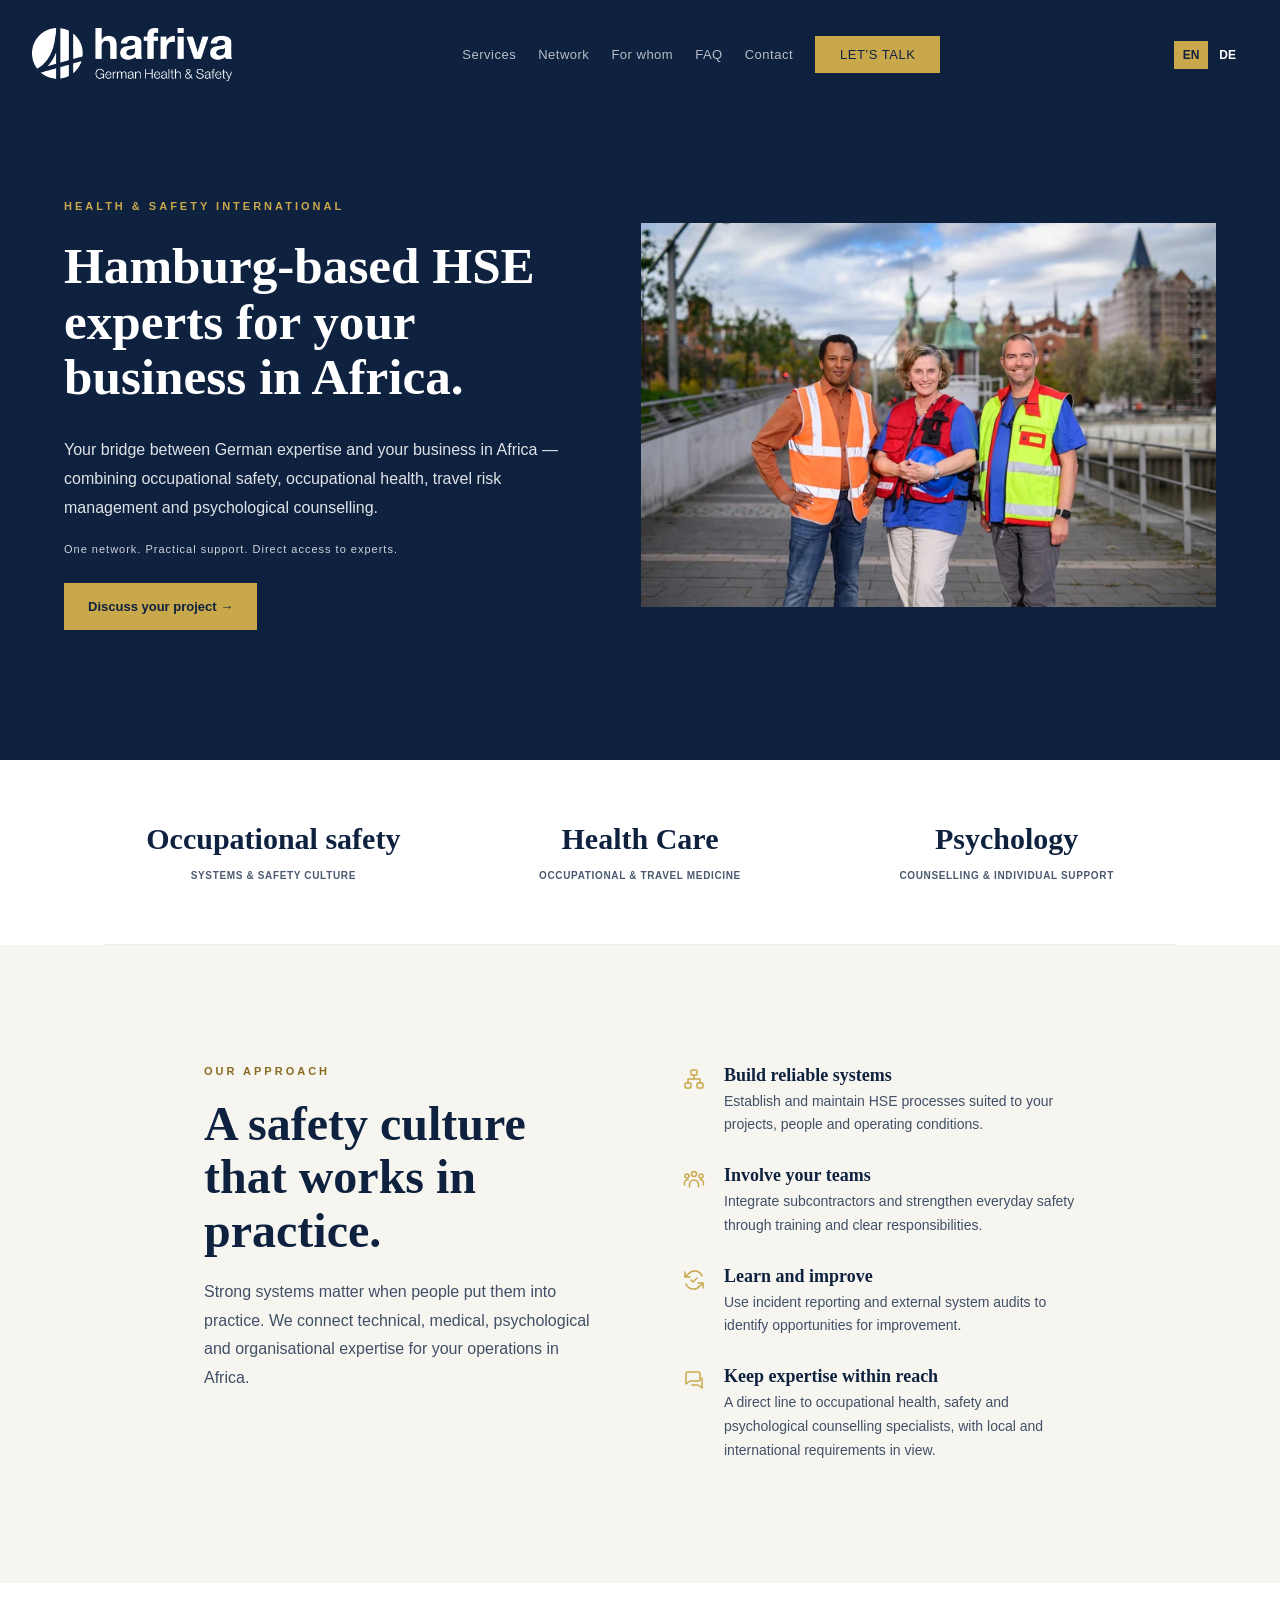
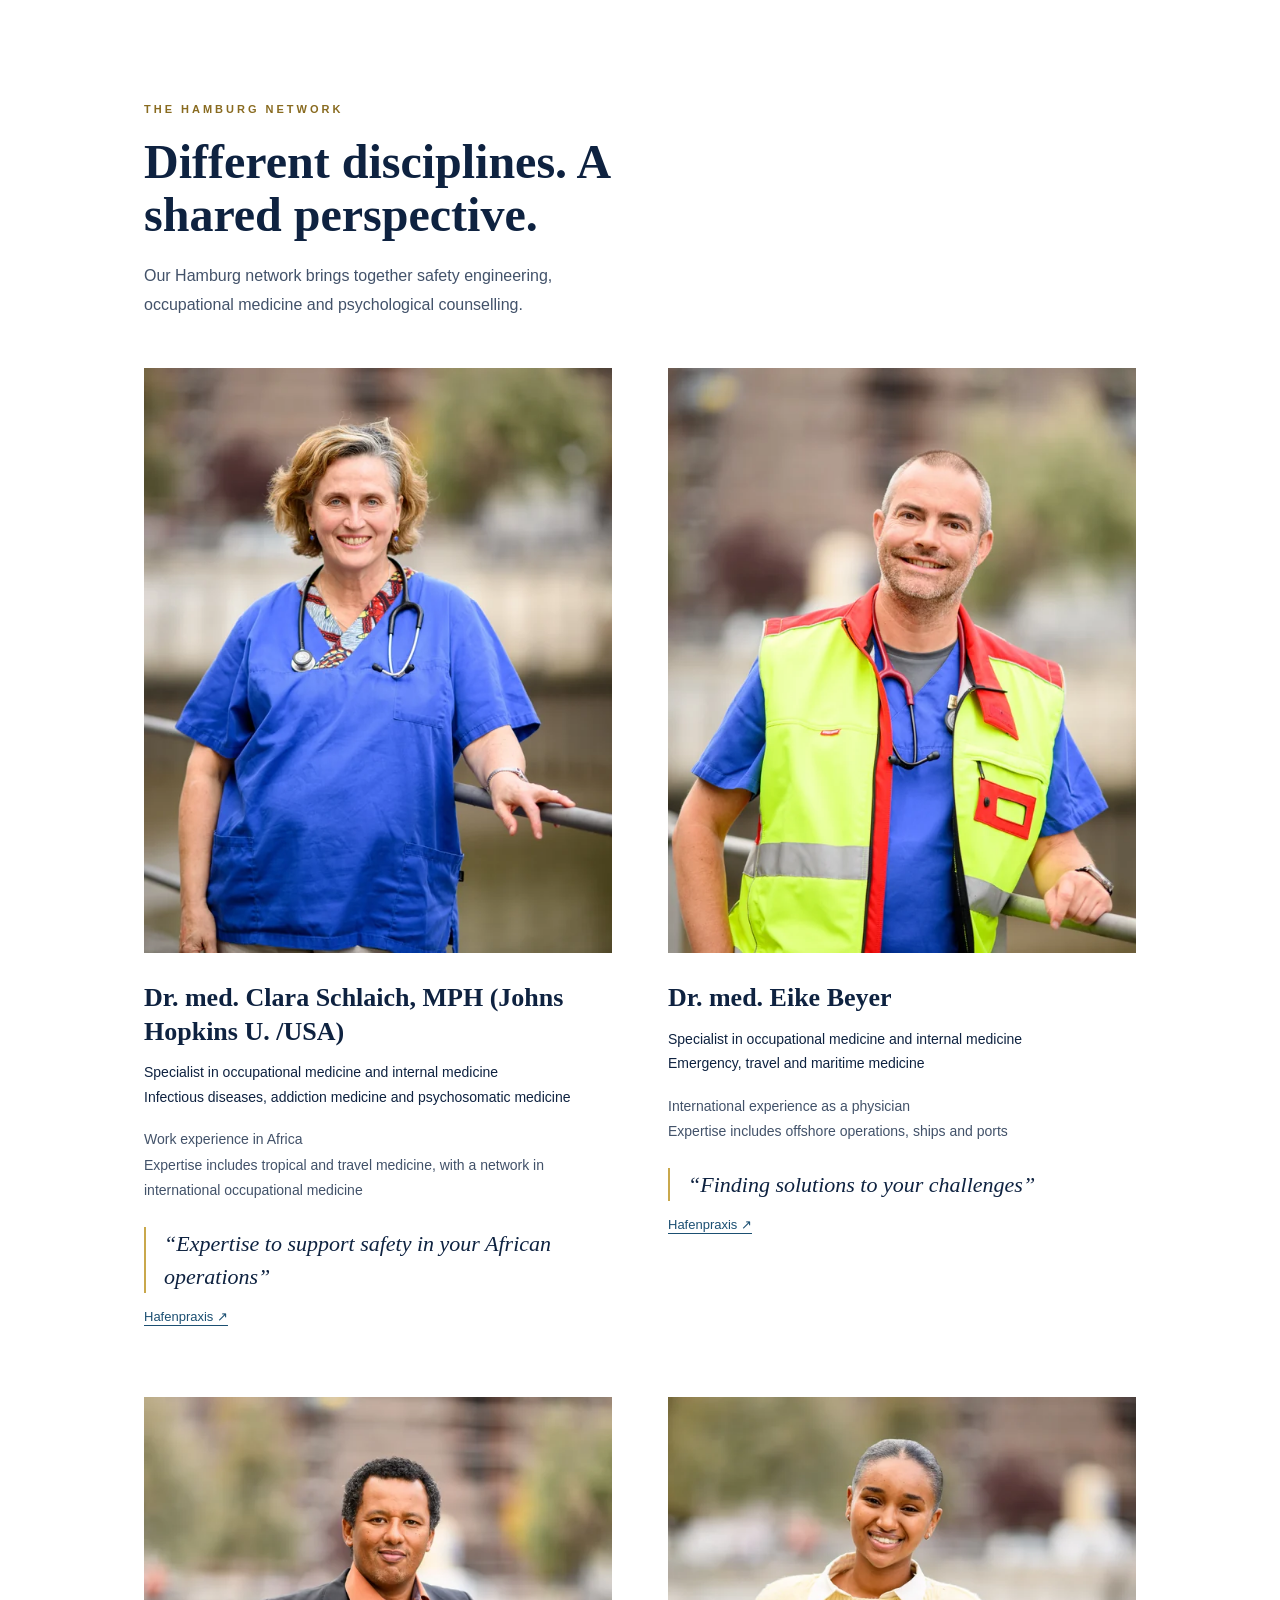
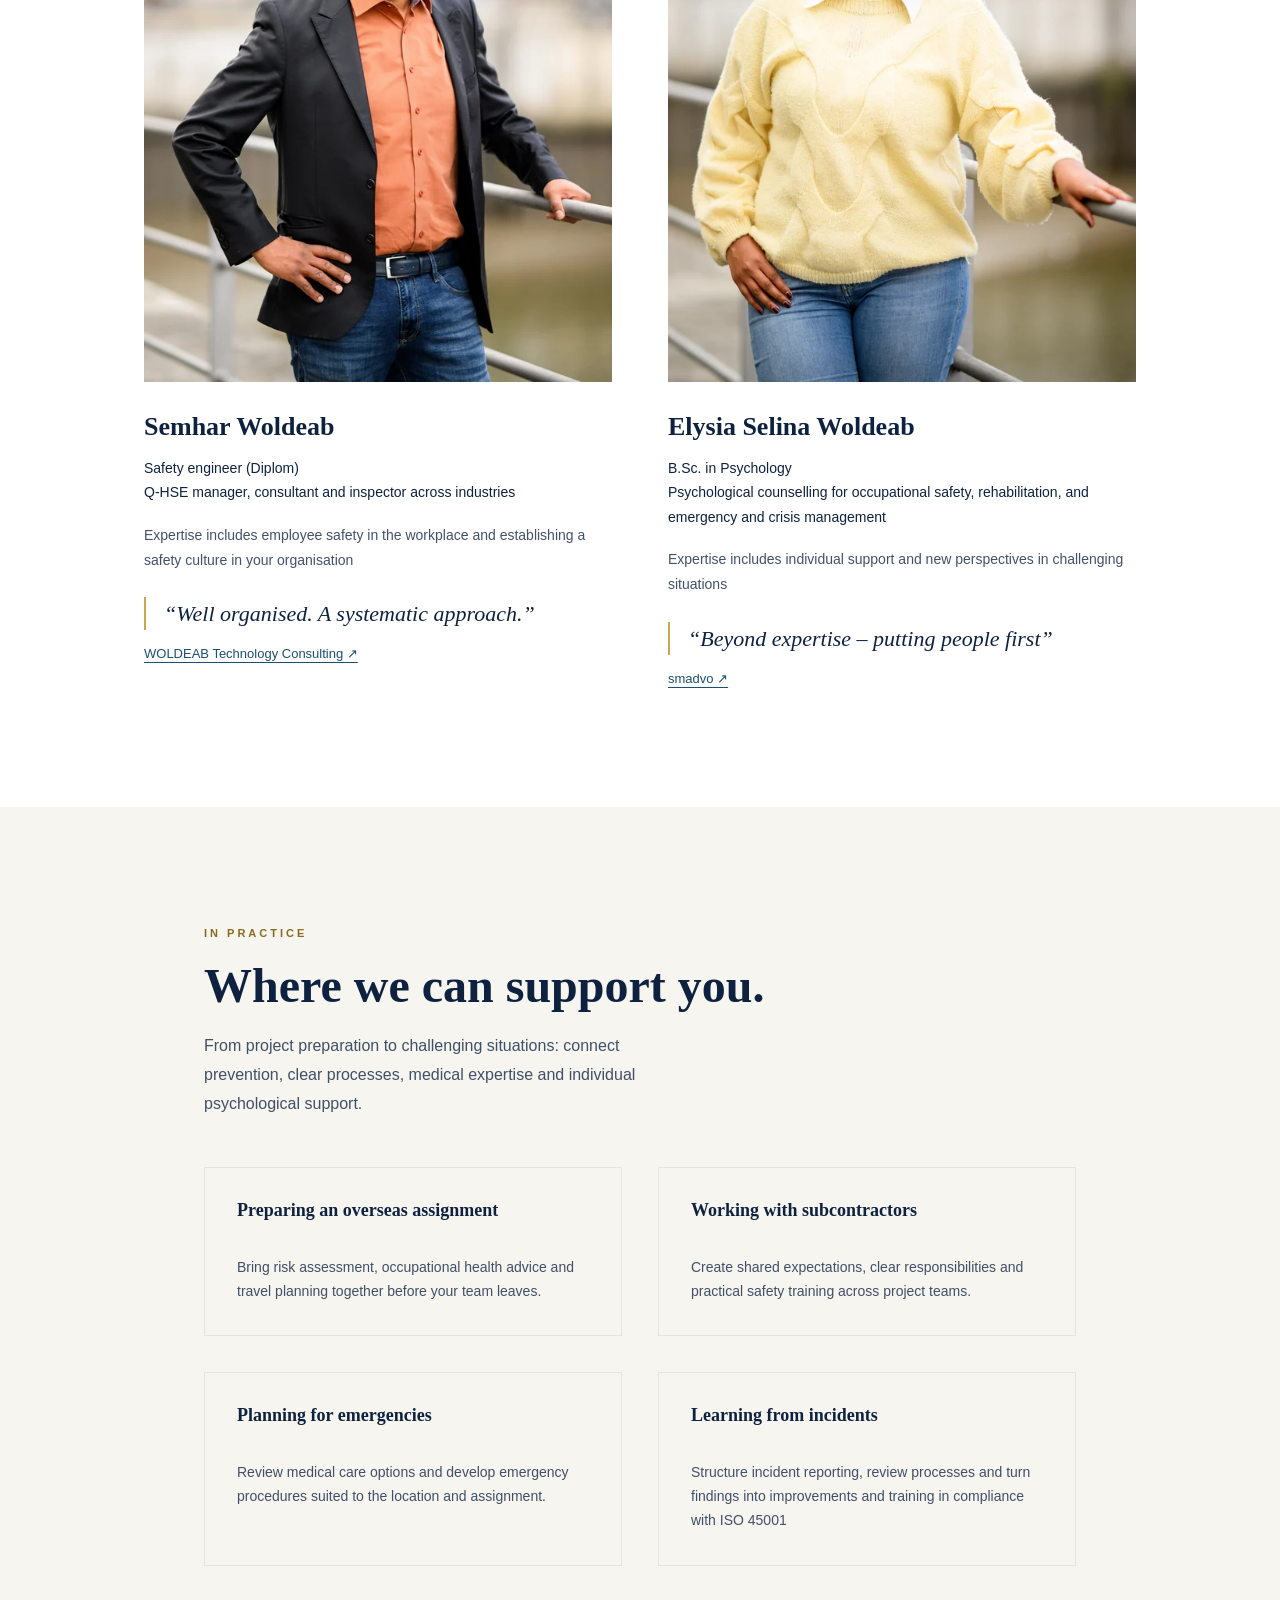
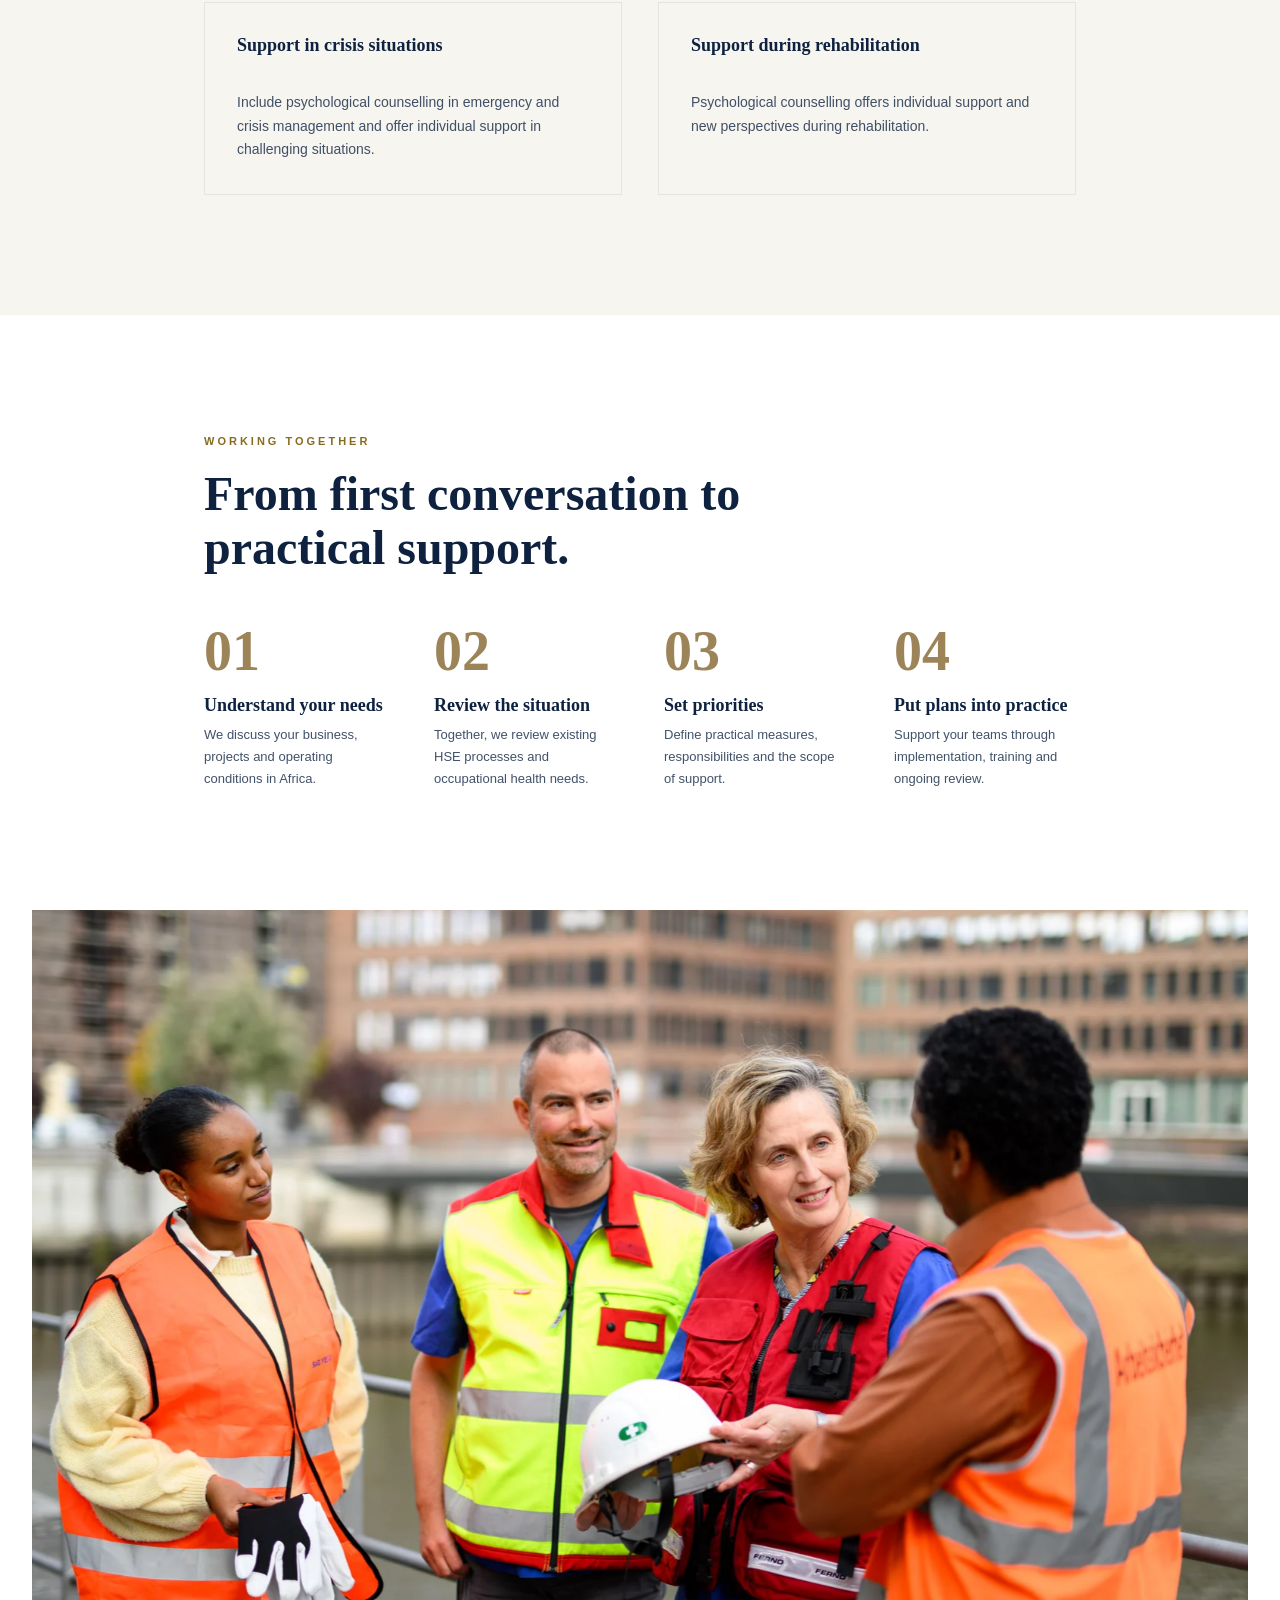
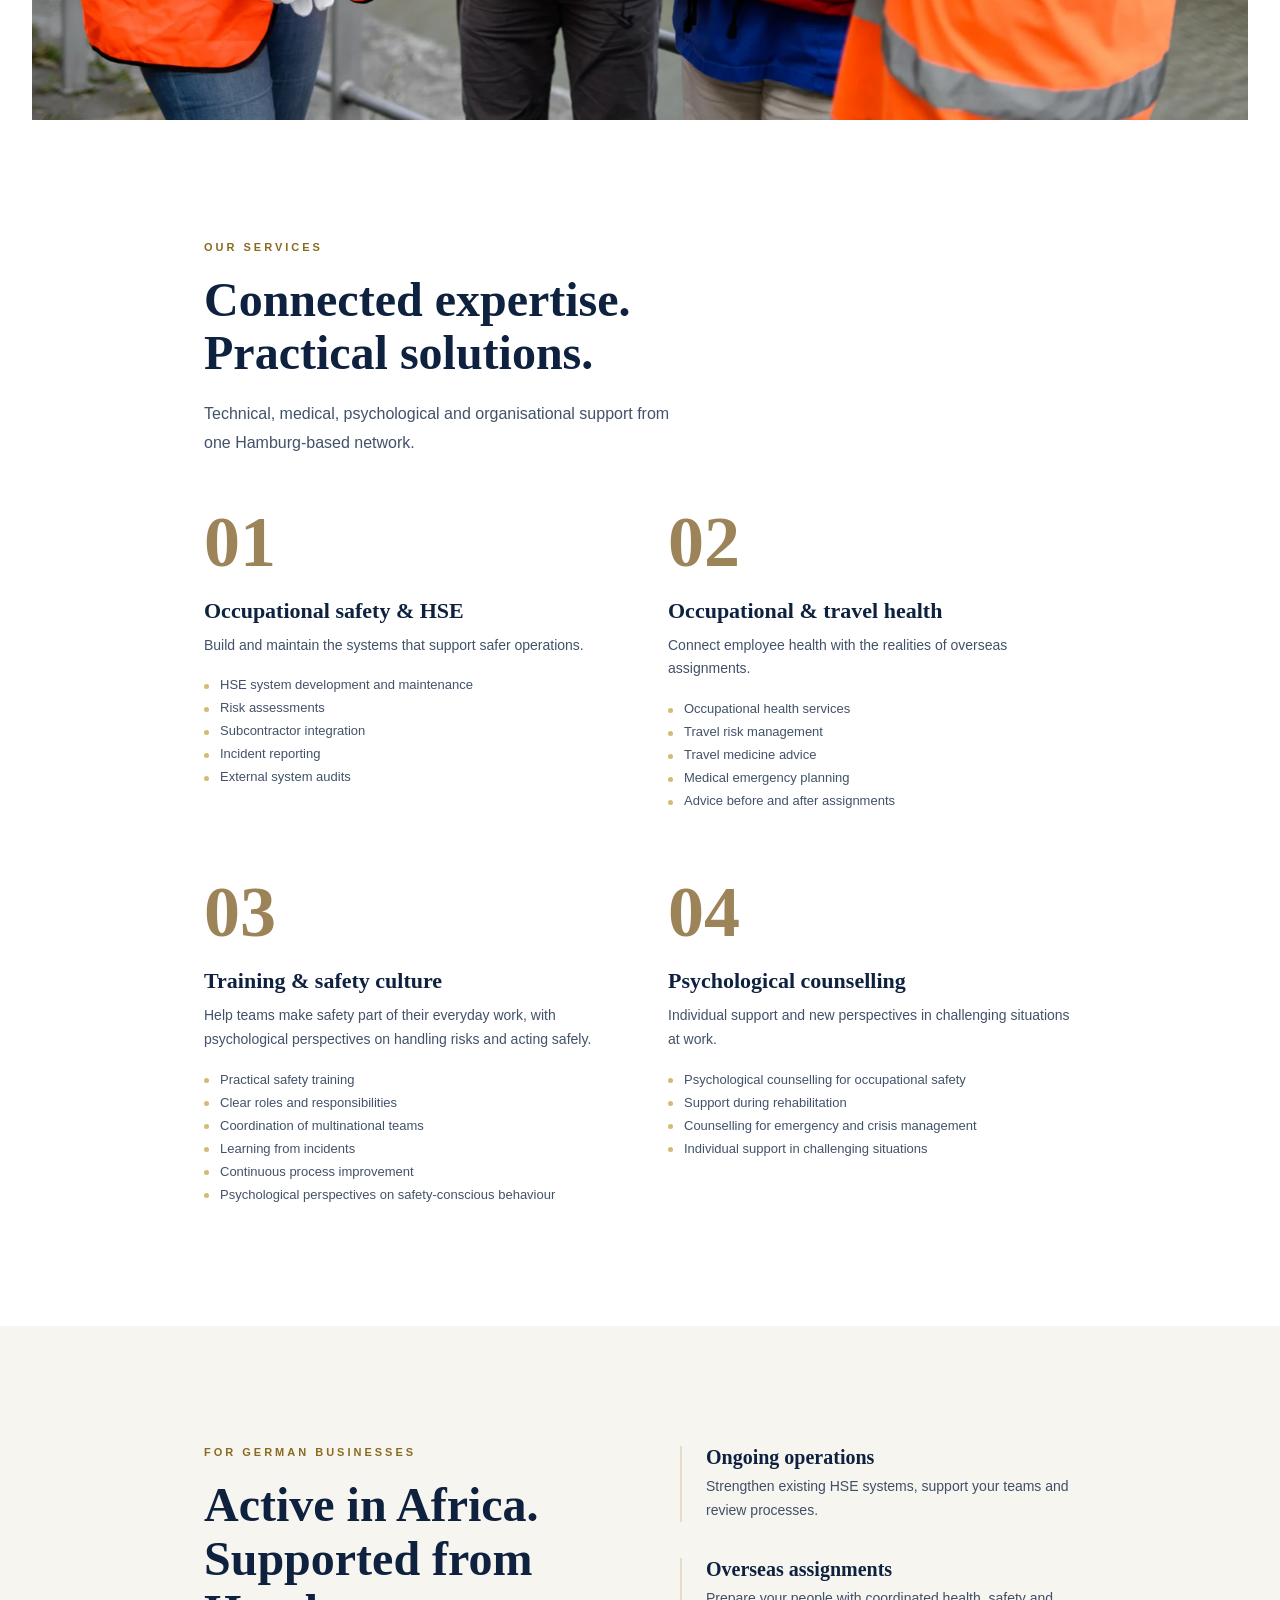
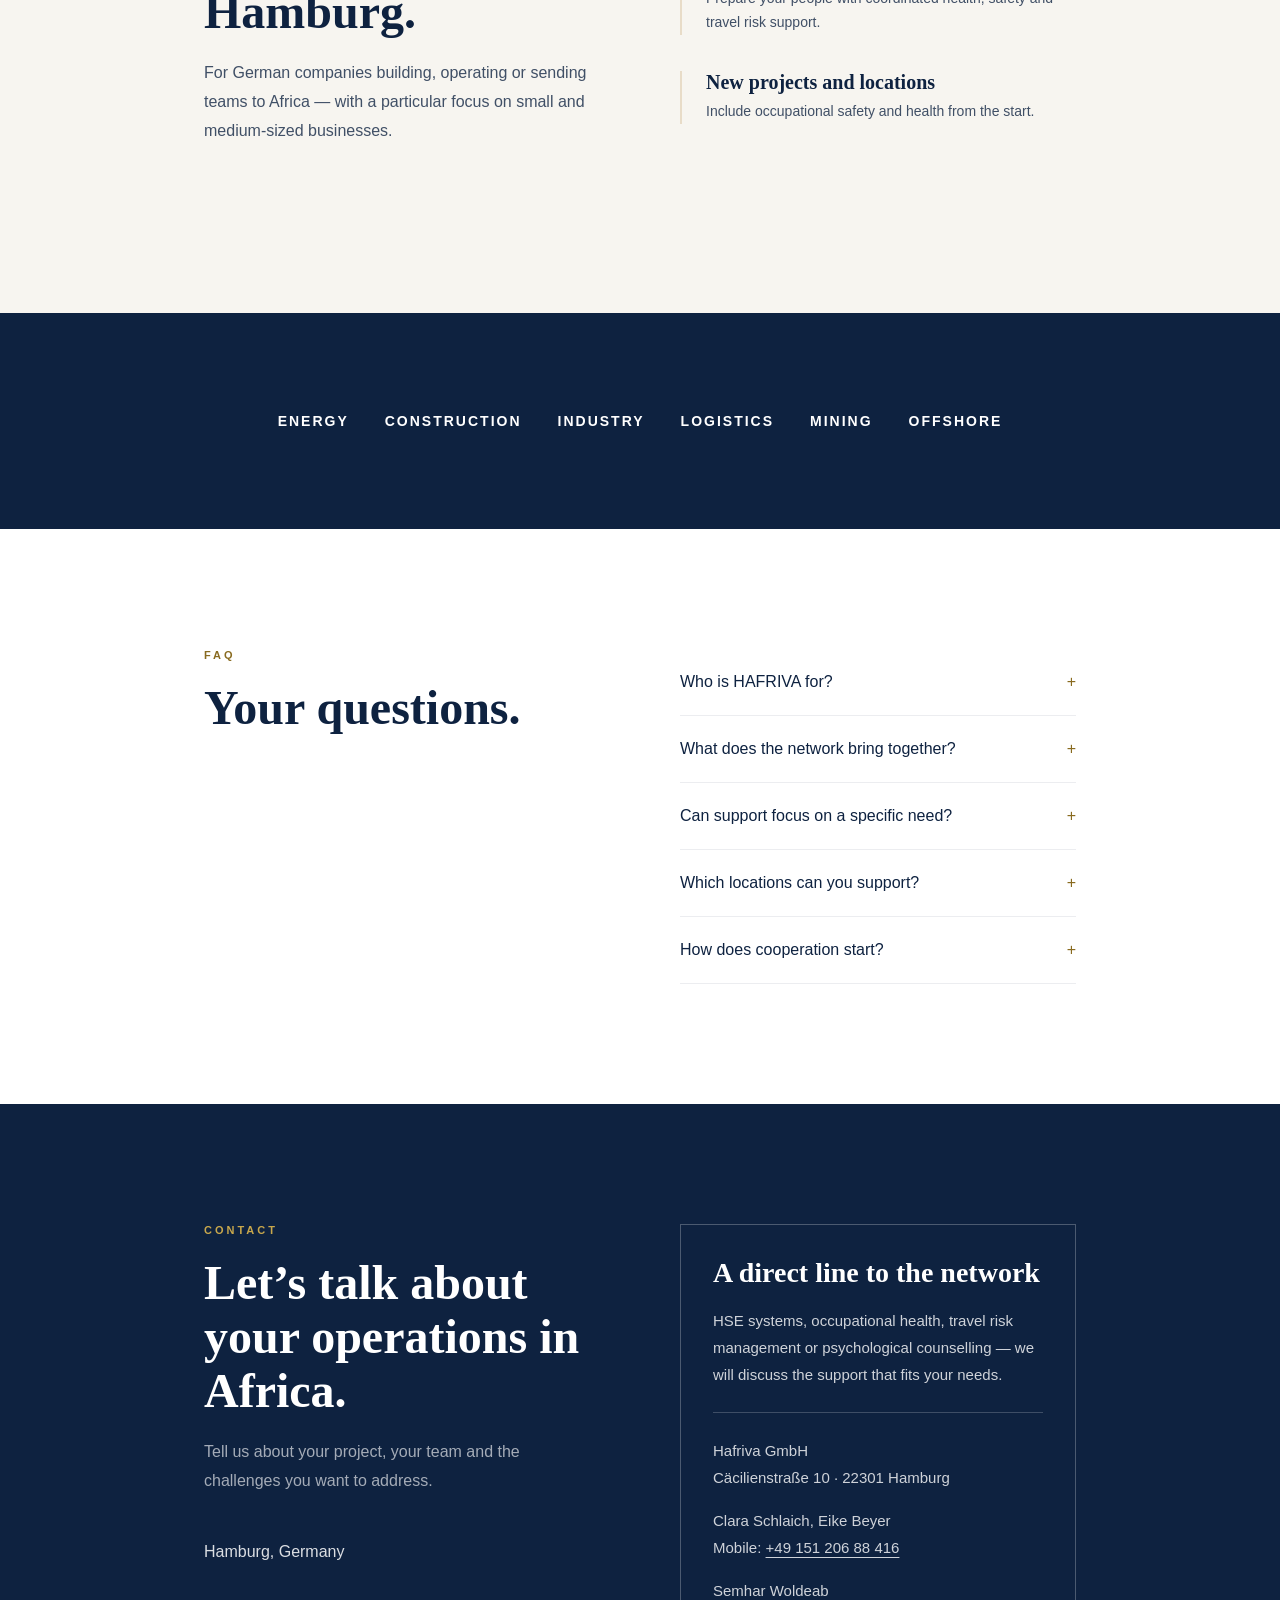
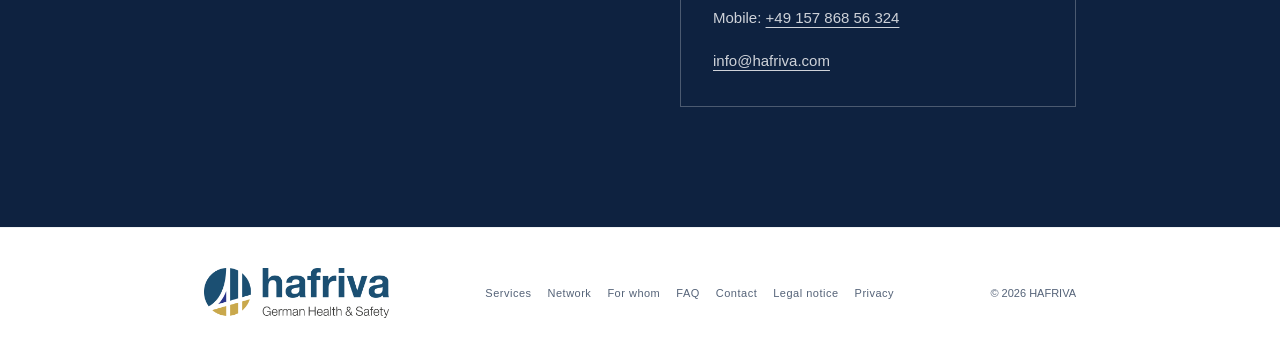
==== commit 11dc1f68: "Publish bilingual privacy notice and self-hosted fonts" ====
--- a/index.html
+++ b/index.html
@@ -3,6 +3,7 @@
 <head>
 <meta charset="UTF-8">
 <meta name="viewport" content="width=device-width, initial-scale=1.0">
+<meta name="referrer" content="no-referrer">
 <title>HAFRIVA – Hamburg-based HSE experts for Africa</title>
 <meta name="description" content="Hamburg-based network supporting German businesses in Africa with HSE, occupational health, travel risk management, psychological counselling and training.">
 <meta property="og:type" content="website">
@@ -12,19 +13,17 @@
 <meta name="twitter:card" content="summary">
 <meta name="twitter:title" content="HAFRIVA – Hamburg-based HSE experts for Africa" data-meta-i18n="document.title">
 <meta name="twitter:description" content="Hamburg-based network supporting German businesses in Africa with HSE, occupational health, travel risk management, psychological counselling and training." data-meta-i18n="document.description">
-<style id="critical-css">:root{--navy:#0E2240;--royal:#1B4F72;--gold:#C9A84C;--gold-ink:#896B20;--number-ink:#9C8458;--beige:#E8DCC8;--cream:#F7F5F0;--white:#FFFFFF}*{margin:0;padding:0;box-sizing:border-box}body{font-family:"Inter",sans-serif;overflow-x:hidden}.container{max-width:1000px;margin:0 auto;padding:0 64px}.nav{position:fixed;top:0;left:0;right:0;z-index:100;padding:28px 0;transition:all 0.4s}.nav-inner{margin:0 auto;display:flex;align-items:center;justify-content:space-between;max-width:1280px;gap:24px;padding:0 32px}.nav.scrolled{background:rgba(255,255,255,0.97);backdrop-filter:blur(12px);padding:18px 0}.nav-brand{display:flex;align-items:center;gap:10px;text-decoration:none;flex-shrink:0}.nav-links{display:flex;align-items:center;gap:22px}.nav-links a{text-decoration:none;color:var(--white);font-size:13px;font-weight:500;letter-spacing:0.5px;opacity:0.7;transition:all 0.3s}.nav-links a:hover{opacity:1}.nav.scrolled .nav-links a{color:var(--navy)}.nav-cta{background:var(--gold);border:1.5px solid var(--gold);padding:10px 24px;font-size:12px;font-weight:600;letter-spacing:1px;text-transform:uppercase;cursor:pointer;transition:all 0.3s;white-space:nowrap;text-decoration:none}.nav-links .nav-cta{opacity:1;color:var(--navy)}.nav-cta:hover{background:transparent;border-color:var(--white);color:var(--white)}.nav.scrolled .nav-cta{background:var(--gold);border-color:var(--gold);color:var(--navy)}.nav.scrolled .nav-cta:hover{background:transparent;border-color:var(--navy);color:var(--navy)}.hamburger{display:none;background:none;border:none;cursor:pointer}.hamburger span{display:block;width:22px;height:1.5px;margin:5px 0;background:white}.hero{display:flex;position:relative;padding:0;background:var(--navy);min-height:760px;align-items:center}.hero-text{position:relative;text-align:left;max-width:900px;min-width:0}.hero-eyebrow{font-size:11px;font-weight:600;letter-spacing:3px;text-transform:uppercase;color:var(--gold);display:flex;align-items:center;gap:12px;justify-content:flex-start;margin-bottom:26px;text-shadow:none}.hero h1{font-family:"Playfair Display",serif;font-weight:700;color:var(--white);margin:0 0 32px;max-width:700px;line-height:1.08;font-size:clamp(40px,4vw,58px)}.hero-desc{line-height:1.8;margin-bottom:20px;text-align:left;max-width:600px;color:rgba(255,255,255,.87);font-size:16px}.hero-standards{font-size:11px;font-weight:500;color:rgba(255,255,255,.8);letter-spacing:1px;margin-bottom:28px}.competency-strip{padding:60px 0;border-bottom:1px solid rgba(14,34,64,0.08);display:grid;grid-template-columns:repeat(3,minmax(0,1fr));gap:28px;scroll-margin-top:100px}.competency-item{text-align:center}.competency-title{font-family:"Playfair Display",serif;font-weight:700;color:var(--navy);font-size:clamp(24px,2.5vw,30px);line-height:1.25}.competency-subtitle{font-weight:600;text-transform:uppercase;overflow-wrap:break-word;opacity:.75;font-size:10px;letter-spacing:.65px;line-height:1.6;margin-top:10px;hyphens:none;text-wrap:balance}.section{padding:120px 0}.eyebrow{font-size:11px;font-weight:600;letter-spacing:3px;text-transform:uppercase;margin-bottom:20px;display:flex;align-items:center;gap:12px}.section-title{font-family:"Playfair Display",serif;font-size:48px;line-height:1.12;margin-bottom:20px;max-width:560px;font-weight:700}.section-desc{font-size:16px;line-height:1.8;max-width:480px;margin-bottom:48px}.approach-section{padding:120px 0}.approach-layout{display:grid;grid-template-columns:1fr 1fr;gap:80px;align-items:start}.approach-items{display:flex;flex-direction:column;gap:28px}.approach-item{display:flex;gap:16px;align-items:flex-start}.approach-item .approach-icon{flex-shrink:0;width:28px;height:28px;display:flex;align-items:center;justify-content:center;font-size:14px}.approach-icon svg{display:block;width:24px;height:24px}.approach-item h3{font-family:"Playfair Display",serif;font-size:18px;font-weight:700;margin-bottom:4px}.approach-item p{font-size:14px;line-height:1.7}.team-layout{display:grid;grid-template-columns:repeat(2,minmax(0,1fr));gap:72px 56px}.team-member{position:relative}.team-photo{margin-bottom:28px;position:relative;display:block;width:100%;height:auto;aspect-ratio:4/5;object-fit:cover}.team-member h3{font-family:"Playfair Display",serif;font-weight:700;margin-bottom:12px;font-size:26px;line-height:1.3}.team-member p{font-size:14px;line-height:1.8}.cases-section{padding:120px 0}.cases-section .section-title{max-width:100%;text-wrap:balance}.cases-layout{display:grid;grid-template-columns:repeat(2,1fr);gap:36px;margin-top:48px}.case-card{padding:32px;border:1px solid rgba(14,34,64,0.08);display:flex;flex-direction:column}.case-card h3{font-family:"Playfair Display",serif;font-size:18px;font-weight:700;margin-bottom:8px;min-height:48px}.case-card p{font-size:14px;line-height:1.7}.process-layout{list-style:none;display:grid;grid-template-columns:repeat(4,1fr);gap:48px;margin-top:48px}.process-step{position:relative}.process-number{font-family:"Playfair Display",serif;font-size:56px;font-weight:700;line-height:1;margin-bottom:16px}.process-step h3{font-family:"Playfair Display",serif;font-size:18px;font-weight:700;margin-bottom:8px}.process-step p{font-size:13px;line-height:1.7}.images-row{grid-template-columns:2fr 1fr;gap:0;display:block;max-width:1400px;margin:0 auto;padding:0 32px}.images-row .img-block{position:relative;overflow:hidden;height:auto;aspect-ratio:3/2}.images-row .img-block .parallax-image{position:absolute;left:0;right:0;top:-6%;height:112%;width:100%;object-fit:cover;object-position:center}.pillars-layout{display:grid;grid-template-columns:repeat(2,minmax(0,1fr));gap:64px 56px}.pillar{position:relative}.pillar-num{font-family:"Playfair Display",serif;font-size:72px;font-weight:700;line-height:1;margin-bottom:20px}.pillar h3{font-family:"Playfair Display",serif;font-size:22px;font-weight:700;margin-bottom:10px}.pillar p{font-size:14px;line-height:1.7;margin-bottom:16px}.pillar ul{list-style:none}.pillar ul li{font-size:13px;padding:4px 0 4px 16px;position:relative}.pillar ul li::before{content:"";position:absolute;left:0;top:0.8em;width:5px;height:5px}.audience-layout{display:grid;grid-template-columns:1fr 1fr;gap:80px;align-items:start}.audience-items{display:flex;flex-direction:column;gap:36px}.audience-item{padding-left:24px;border-left:2px solid var(--beige)}.audience-item h3{font-family:"Playfair Display",serif;font-size:20px;font-weight:700;margin-bottom:6px}.audience-item p{font-size:14px;line-height:1.7}.industries-section{padding:100px 0}.industries{display:flex;justify-content:center;flex-wrap:wrap;gap:36px}.industry-label{font-size:14px;font-weight:600;letter-spacing:2px;text-transform:uppercase}.faq-layout{display:grid;grid-template-columns:1fr 1fr;gap:80px;align-items:start}.faq-item{border-bottom:1px solid rgba(14,34,64,0.08)}.faq-question{display:flex;justify-content:space-between;align-items:center;padding:24px 0;font-size:16px;font-weight:500}.faq-answer{overflow:hidden;max-height:none}.faq-answer p{font-size:14px;line-height:1.8;padding-bottom:24px}.contact-section{padding:120px 0;position:relative;overflow:hidden}.contact-layout{display:grid;grid-template-columns:1fr 1fr;gap:80px;align-items:start}.contact-info{margin-top:40px;display:flex;flex-direction:column;gap:20px}.footer{padding:40px 0;border-top:1px solid rgba(14,34,64,0.06)}.footer-inner{display:flex;justify-content:space-between;align-items:center;gap:24px}.footer-brand{display:flex;align-items:center;gap:8px}.footer-links{display:flex;flex-wrap:wrap;justify-content:center;gap:16px}.footer-links a{font-size:11px;letter-spacing:0.5px}.footer-copy{font-size:11px}.reveal{opacity:1;transform:none}.motion-enabled .reveal{opacity:0;transform:translateY(48px)}.motion-enabled .reveal.visible{opacity:1;transform:translateY(0);transition:opacity 1.8s ease-out,transform 1.8s ease-out}.motion-enabled .reveal.visible.reveal-delay-1{transition-delay:0.25s}.motion-enabled .reveal.visible.reveal-delay-2{transition-delay:0.5s}.motion-enabled .reveal.visible.reveal-delay-3{transition-delay:0.75s}.approach-layout>*,.team-layout>*,.cases-layout>*,.process-layout>*,.pillars-layout>*,.audience-layout>*,.faq-layout>*,.contact-layout>*,.competency-strip>*{min-width:0}h1,h2,h3,p,li{overflow-wrap:break-word}.nav-tools{display:flex;align-items:center;gap:20px}.language-switch{display:flex;gap:2px;border:0;padding:3px;color:white}.language-switch button{font:600 12px Inter,sans-serif;padding:7px 9px;border:0;background:transparent;color:inherit;cursor:pointer}.language-switch button[aria-pressed="true"]{background:var(--gold);color:var(--navy)}.nav.scrolled .language-switch{color:var(--navy)}.nav.scrolled .hamburger span{background:var(--navy)}.hero-inner{display:grid;grid-template-columns:minmax(0,.95fr) minmax(0,1.05fr);gap:56px;align-items:center;min-height:760px;padding:170px 0 100px}.hero-action{display:inline-block;background:var(--gold);color:var(--navy);padding:16px 24px;font-size:13px;font-weight:600;text-decoration:none}.team-link{display:inline-block;margin-top:16px;font-size:13px}.contact-card{border:1px solid rgba(255,255,255,.25);padding:32px}.contact-card h3{font:700 28px "Playfair Display",serif;margin-bottom:18px}.contact-card p{font-size:15px;line-height:1.8}.contact-details{margin-top:24px;padding-top:24px;border-top:1px solid rgba(255,255,255,.2)}.contact-person{margin-top:16px;margin-bottom:16px}.contact-details a{overflow-wrap:anywhere}.legal-dialog{margin:auto;width:calc(100% - 32px);max-width:720px;max-height:calc(100dvh - 64px);overflow:auto;overscroll-behavior:contain;border:0;padding:0}body:has(.legal-dialog[open]){overflow:hidden}.legal-toolbar{position:sticky;top:0;z-index:1;display:flex;align-items:center;justify-content:space-between;gap:16px;padding:28px clamp(24px,4vw,48px) 20px;border-bottom:1px solid rgba(14,34,64,.1)}.legal-toolbar h2{font:700 clamp(28px,4vw,38px)/1.15 "Playfair Display",serif}.legal-close{display:grid;width:44px;height:44px;padding:0;border:0}.legal-close svg{display:block}.legal-content{padding:8px clamp(24px,4vw,48px) 40px;overflow-wrap:anywhere}.legal-content h3{margin-top:28px;margin-bottom:10px;font:700 20px/1.4 "Playfair Display",serif}.legal-content p{font-size:14px;line-height:1.85;white-space:pre-line}.faq-item summary{list-style:none}.faq-item summary::-webkit-details-marker{display:none}.faq-item summary::after{content:"+";margin-left:18px}.footer-placeholder{font-size:11px}section[id]{scroll-margin-top:100px}.skip-link{position:fixed;left:16px;top:-100px;z-index:200;background:white;padding:12px;color:var(--navy)}.skip-link:focus{top:12px}.nav-brand img{display:block;width:200px;height:auto;filter:brightness(0) invert(1);transition:filter .3s}.nav.scrolled .nav-brand img{filter:none}.footer-brand img{display:block;width:185px;height:auto}.hero>.container{width:100%;position:relative;max-width:1440px;padding:0 64px}.hero-photo{min-width:0;position:relative;margin:0;aspect-ratio:3 / 2}.hero-photo img{display:block;width:100%;height:auto;aspect-ratio:3/2}.team-container{max-width:1120px}.team-member .profile-qualification{white-space:pre-line;font-size:14px;line-height:1.75;margin-bottom:18px}.team-member .profile-expertise{white-space:pre-line;margin-bottom:24px}.profile-quote{margin:0;border-left:2px solid var(--gold);padding-left:18px;font:italic 22px/1.5 "Playfair Display",serif}#psychologische-beratung{scroll-margin-top:120px}.competency-container{max-width:1200px}.motion-enabled .reveal:focus-within,.motion-enabled .reveal.visible:focus-within{opacity:1;transform:none;transition:none;transition-delay:0s}@media (max-width:1100px){.nav{padding:18px 0}.nav-links{display:none}.hamburger{display:block;width:44px;height:44px;flex-shrink:0}.nav-links.open{display:flex;flex-direction:column;position:absolute;top:100%;left:0;right:0;background:white;padding:24px 32px;box-shadow:0 10px 20px #0001;max-height:calc(100svh - 90px);overflow-y:auto;overscroll-behavior:contain;gap:8px}.nav-links.open .nav-cta:hover{background:var(--beige)}.hero>.container{padding:0 32px}.hero-inner{grid-template-columns:1fr;gap:40px;min-height:0;padding:150px 0 64px}.hero{min-height:0}.hero-text{max-width:760px}.hero h1{max-width:760px;font-size:clamp(40px,5.5vw,58px)}.hero-photo{width:100%;max-width:800px}.language-switch button{min-width:44px;min-height:44px}.hamburger span{margin:5px auto}.nav-tools{gap:8px}.nav-links.open a{color:var(--navy);opacity:1;display:flex;align-items:center;justify-content:center;min-height:44px}.team-link,.footer-links a{display:inline-flex;align-items:center;min-height:44px}}@media (max-width:1024px){.container{padding:0 32px}.approach-layout,.audience-layout,.faq-layout,.contact-layout,.cases-layout,.process-layout{grid-template-columns:1fr;gap:48px}.section{padding:80px 0}.section-title{font-size:36px}.images-row{grid-template-columns:1fr}.industries{flex-wrap:wrap;gap:24px}.nav-links.open{border-bottom:1px solid rgba(14,34,64,0.08)}.footer-inner{flex-direction:column;gap:20px;text-align:center}.footer-links{justify-content:center;flex-wrap:wrap}.approach-section,.cases-section{padding:80px 0}}@media (min-width:601px) and (max-width:1024px){.team-layout{grid-template-columns:repeat(2,minmax(0,1fr));gap:56px 32px}}@media (max-width:900px){.competency-strip{grid-template-columns:1fr;gap:30px;padding:40px 0}.competency-title{font-size:30px}.competency-subtitle{margin-top:6px}}@media (max-width:600px){.container{padding:0 24px}.pillar-num{font-size:56px}.section{padding:60px 0}.contact-section{padding:80px 0}.nav-inner{padding:0 20px;gap:10px}.language-switch button{padding:6px}.hero-inner{padding:112px 0 56px;gap:32px}.contact-card{padding:24px}.nav-brand img{width:145px}.hero>.container{padding:0 24px}.hero h1{font-size:clamp(34px,8.5vw,46px);margin-bottom:24px}.hero-desc{font-size:15px;margin-bottom:16px}.hero-eyebrow{font-size:9px;letter-spacing:2px;margin-bottom:20px}.hero-standards{line-height:1.7;margin-bottom:20px}.images-row{padding:0 16px}.team-layout{grid-template-columns:1fr;gap:56px}.team-photo{max-width:none}.team-member h3{font-size:25px}.pillars-layout{grid-template-columns:1fr;gap:48px}.case-card{padding:24px}.case-card h3{min-height:0;margin-bottom:14px}.profile-quote{font-size:20px}}@media (max-width:360px){.nav-brand img{width:120px}}@media (prefers-reduced-motion:reduce){html{scroll-behavior:auto}.motion-enabled .reveal{opacity:1;transform:none}.parallax-image{transform:none !important}*,*::before,*::after{transition:none !important;animation:none !important}}.visually-hidden{position:absolute;width:1px;height:1px;padding:0;margin:-1px;overflow:hidden;clip-path:inset(50%);white-space:nowrap;border:0}</style>
-<link rel="preconnect" href="https://fonts.googleapis.com">
-<link rel="preconnect" href="https://fonts.gstatic.com" crossorigin>
+<style id="critical-css">:root{--navy:#0E2240;--royal:#1B4F72;--gold:#C9A84C;--gold-ink:#896B20;--number-ink:#9C8458;--beige:#E8DCC8;--cream:#F7F5F0;--white:#FFFFFF}*{margin:0;padding:0;box-sizing:border-box}body{font-family:"Inter",sans-serif;overflow-x:hidden}.container{max-width:1000px;margin:0 auto;padding:0 64px}.nav{position:fixed;top:0;left:0;right:0;z-index:100;padding:28px 0;transition:all 0.4s}.nav-inner{margin:0 auto;display:flex;align-items:center;justify-content:space-between;max-width:1280px;gap:24px;padding:0 32px}.nav.scrolled{background:rgba(255,255,255,0.97);backdrop-filter:blur(12px);padding:18px 0}.nav-brand{display:flex;align-items:center;gap:10px;text-decoration:none;flex-shrink:0}.nav-links{display:flex;align-items:center;gap:22px}.nav-links a{text-decoration:none;color:var(--white);font-size:13px;font-weight:500;letter-spacing:0.5px;opacity:0.7;transition:all 0.3s}.nav-links a:hover{opacity:1}.nav.scrolled .nav-links a{color:var(--navy)}.nav-cta{background:var(--gold);border:1.5px solid var(--gold);padding:10px 24px;font-size:12px;font-weight:600;letter-spacing:1px;text-transform:uppercase;cursor:pointer;transition:all 0.3s;white-space:nowrap;text-decoration:none}.nav-links .nav-cta{opacity:1;color:var(--navy)}.nav-cta:hover{background:transparent;border-color:var(--white);color:var(--white)}.nav.scrolled .nav-cta{background:var(--gold);border-color:var(--gold);color:var(--navy)}.nav.scrolled .nav-cta:hover{background:transparent;border-color:var(--navy);color:var(--navy)}.hamburger{display:none;background:none;border:none;cursor:pointer}.hamburger span{display:block;width:22px;height:1.5px;margin:5px 0;background:white}.hero{display:flex;position:relative;padding:0;background:var(--navy);min-height:760px;align-items:center}.hero-text{position:relative;text-align:left;max-width:900px;min-width:0}.hero-eyebrow{font-size:11px;font-weight:600;letter-spacing:3px;text-transform:uppercase;color:var(--gold);display:flex;align-items:center;gap:12px;justify-content:flex-start;margin-bottom:26px;text-shadow:none}.hero h1{font-family:"Playfair Display",serif;font-weight:700;color:var(--white);margin:0 0 32px;max-width:700px;line-height:1.08;font-size:clamp(40px,4vw,58px)}.hero-desc{line-height:1.8;margin-bottom:20px;text-align:left;max-width:600px;color:rgba(255,255,255,.87);font-size:16px}.hero-standards{font-size:11px;font-weight:500;color:rgba(255,255,255,.8);letter-spacing:1px;margin-bottom:28px}.competency-strip{padding:60px 0;border-bottom:1px solid rgba(14,34,64,0.08);display:grid;grid-template-columns:repeat(3,minmax(0,1fr));gap:28px;scroll-margin-top:100px}.competency-item{text-align:center}.competency-title{font-family:"Playfair Display",serif;font-weight:700;color:var(--navy);font-size:clamp(24px,2.5vw,30px);line-height:1.25}.competency-subtitle{font-weight:600;text-transform:uppercase;overflow-wrap:break-word;opacity:.75;font-size:10px;letter-spacing:.65px;line-height:1.6;margin-top:10px;hyphens:none;text-wrap:balance}.section{padding:120px 0}.eyebrow{font-size:11px;font-weight:600;letter-spacing:3px;text-transform:uppercase;margin-bottom:20px;display:flex;align-items:center;gap:12px}.section-title{font-family:"Playfair Display",serif;font-size:48px;line-height:1.12;margin-bottom:20px;max-width:560px;font-weight:700}.section-desc{font-size:16px;line-height:1.8;max-width:480px;margin-bottom:48px}.approach-section{padding:120px 0}.approach-layout{display:grid;grid-template-columns:1fr 1fr;gap:80px;align-items:start}.approach-items{display:flex;flex-direction:column;gap:28px}.approach-item{display:flex;gap:16px;align-items:flex-start}.approach-item .approach-icon{flex-shrink:0;width:28px;height:28px;display:flex;align-items:center;justify-content:center;font-size:14px}.approach-icon svg{display:block;width:24px;height:24px}.approach-item h3{font-family:"Playfair Display",serif;font-size:18px;font-weight:700;margin-bottom:4px}.approach-item p{font-size:14px;line-height:1.7}.team-layout{display:grid;grid-template-columns:repeat(2,minmax(0,1fr));gap:72px 56px}.team-member{position:relative}.team-photo{margin-bottom:28px;position:relative;display:block;width:100%;height:auto;aspect-ratio:4/5;object-fit:cover}.team-member h3{font-family:"Playfair Display",serif;font-weight:700;margin-bottom:12px;font-size:26px;line-height:1.3}.team-member p{font-size:14px;line-height:1.8}.cases-section{padding:120px 0}.cases-section .section-title{max-width:100%;text-wrap:balance}.cases-layout{display:grid;grid-template-columns:repeat(2,1fr);gap:36px;margin-top:48px}.case-card{padding:32px;border:1px solid rgba(14,34,64,0.08);display:flex;flex-direction:column}.case-card h3{font-family:"Playfair Display",serif;font-size:18px;font-weight:700;margin-bottom:8px;min-height:48px}.case-card p{font-size:14px;line-height:1.7}.process-layout{list-style:none;display:grid;grid-template-columns:repeat(4,1fr);gap:48px;margin-top:48px}.process-step{position:relative}.process-number{font-family:"Playfair Display",serif;font-size:56px;font-weight:700;line-height:1;margin-bottom:16px}.process-step h3{font-family:"Playfair Display",serif;font-size:18px;font-weight:700;margin-bottom:8px}.process-step p{font-size:13px;line-height:1.7}.images-row{grid-template-columns:2fr 1fr;gap:0;display:block;max-width:1400px;margin:0 auto;padding:0 32px}.images-row .img-block{position:relative;overflow:hidden;height:auto;aspect-ratio:3/2}.images-row .img-block .parallax-image{position:absolute;left:0;right:0;top:-6%;height:112%;width:100%;object-fit:cover;object-position:center}.pillars-layout{display:grid;grid-template-columns:repeat(2,minmax(0,1fr));gap:64px 56px}.pillar{position:relative}.pillar-num{font-family:"Playfair Display",serif;font-size:72px;font-weight:700;line-height:1;margin-bottom:20px}.pillar h3{font-family:"Playfair Display",serif;font-size:22px;font-weight:700;margin-bottom:10px}.pillar p{font-size:14px;line-height:1.7;margin-bottom:16px}.pillar ul{list-style:none}.pillar ul li{font-size:13px;padding:4px 0 4px 16px;position:relative}.pillar ul li::before{content:"";position:absolute;left:0;top:0.8em;width:5px;height:5px}.audience-layout{display:grid;grid-template-columns:1fr 1fr;gap:80px;align-items:start}.audience-items{display:flex;flex-direction:column;gap:36px}.audience-item{padding-left:24px;border-left:2px solid var(--beige)}.audience-item h3{font-family:"Playfair Display",serif;font-size:20px;font-weight:700;margin-bottom:6px}.audience-item p{font-size:14px;line-height:1.7}.industries-section{padding:100px 0}.industries{display:flex;justify-content:center;flex-wrap:wrap;gap:36px}.industry-label{font-size:14px;font-weight:600;letter-spacing:2px;text-transform:uppercase}.faq-layout{display:grid;grid-template-columns:1fr 1fr;gap:80px;align-items:start}.faq-item{border-bottom:1px solid rgba(14,34,64,0.08)}.faq-question{display:flex;justify-content:space-between;align-items:center;padding:24px 0;font-size:16px;font-weight:500}.faq-answer{overflow:hidden;max-height:none}.faq-answer p{font-size:14px;line-height:1.8;padding-bottom:24px}.contact-section{padding:120px 0;position:relative;overflow:hidden}.contact-layout{display:grid;grid-template-columns:1fr 1fr;gap:80px;align-items:start}.contact-info{margin-top:40px;display:flex;flex-direction:column;gap:20px}.footer{padding:40px 0;border-top:1px solid rgba(14,34,64,0.06)}.footer-inner{display:flex;justify-content:space-between;align-items:center;gap:24px}.footer-brand{display:flex;align-items:center;gap:8px}.footer-links{display:flex;flex-wrap:wrap;justify-content:center;gap:16px}.footer-links a{font-size:11px;letter-spacing:0.5px}.footer-copy{font-size:11px}.reveal{opacity:1;transform:none}.motion-enabled .reveal{opacity:0;transform:translateY(48px)}.motion-enabled .reveal.visible{opacity:1;transform:translateY(0);transition:opacity 1.8s ease-out,transform 1.8s ease-out}.motion-enabled .reveal.visible.reveal-delay-1{transition-delay:0.25s}.motion-enabled .reveal.visible.reveal-delay-2{transition-delay:0.5s}.motion-enabled .reveal.visible.reveal-delay-3{transition-delay:0.75s}.approach-layout>*,.team-layout>*,.cases-layout>*,.process-layout>*,.pillars-layout>*,.audience-layout>*,.faq-layout>*,.contact-layout>*,.competency-strip>*{min-width:0}h1,h2,h3,p,li{overflow-wrap:break-word}.nav-tools{display:flex;align-items:center;gap:20px}.language-switch{display:flex;gap:2px;border:0;padding:3px;color:white}.language-switch button{font:600 12px Inter,sans-serif;padding:7px 9px;border:0;background:transparent;color:inherit;cursor:pointer}.language-switch button[aria-pressed="true"]{background:var(--gold);color:var(--navy)}.nav.scrolled .language-switch{color:var(--navy)}.nav.scrolled .hamburger span{background:var(--navy)}.hero-inner{display:grid;grid-template-columns:minmax(0,.95fr) minmax(0,1.05fr);gap:56px;align-items:center;min-height:760px;padding:170px 0 100px}.hero-action{display:inline-block;background:var(--gold);color:var(--navy);padding:16px 24px;font-size:13px;font-weight:600;text-decoration:none}.team-link{display:inline-block;margin-top:16px;font-size:13px}.contact-card{border:1px solid rgba(255,255,255,.25);padding:32px}.contact-card h3{font:700 28px "Playfair Display",serif;margin-bottom:18px}.contact-card p{font-size:15px;line-height:1.8}.contact-details{margin-top:24px;padding-top:24px;border-top:1px solid rgba(255,255,255,.2)}.contact-person{margin-top:16px;margin-bottom:16px}.contact-details a{overflow-wrap:anywhere}.legal-dialog{margin:auto;width:calc(100% - 32px);max-width:720px;max-height:calc(100dvh - 64px);overflow:auto;overscroll-behavior:contain;border:0;padding:0}body:has(.legal-dialog[open]){overflow:hidden}.legal-toolbar{position:sticky;top:0;z-index:1;display:flex;align-items:center;justify-content:space-between;gap:16px;padding:28px clamp(24px,4vw,48px) 20px;border-bottom:1px solid rgba(14,34,64,.1)}.legal-toolbar h2{min-width:0;hyphens:auto;overflow-wrap:anywhere;font:700 clamp(28px,4vw,38px)/1.15 "Playfair Display",serif}.legal-toolbar form{flex-shrink:0}.legal-close{display:grid;width:44px;height:44px;padding:0;border:0}.legal-close svg{display:block}.legal-content{padding:8px clamp(24px,4vw,48px) 40px;overflow-wrap:anywhere}.legal-content h3{margin-top:28px;margin-bottom:10px;font:700 20px/1.4 "Playfair Display",serif}.legal-content p,.legal-content dd{font-size:14px;line-height:1.85;white-space:pre-line}.legal-content dt{margin-top:16px;margin-bottom:4px;font-size:14px;font-weight:600}.faq-item summary{list-style:none}.faq-item summary::-webkit-details-marker{display:none}.faq-item summary::after{content:"+";margin-left:18px}section[id]{scroll-margin-top:100px}.skip-link{position:fixed;left:16px;top:-100px;z-index:200;background:white;padding:12px;color:var(--navy)}.skip-link:focus{top:12px}.nav-brand img{display:block;width:200px;height:auto;filter:brightness(0) invert(1);transition:filter .3s}.nav.scrolled .nav-brand img{filter:none}.footer-brand img{display:block;width:185px;height:auto}.hero>.container{width:100%;position:relative;max-width:1440px;padding:0 64px}.hero-photo{min-width:0;position:relative;margin:0;aspect-ratio:3 / 2}.hero-photo img{display:block;width:100%;height:auto;aspect-ratio:3/2}.team-container{max-width:1120px}.team-member .profile-qualification{white-space:pre-line;font-size:14px;line-height:1.75;margin-bottom:18px}.team-member .profile-expertise{white-space:pre-line;margin-bottom:24px}.profile-quote{margin:0;border-left:2px solid var(--gold);padding-left:18px;font:italic 22px/1.5 "Playfair Display",serif}#psychologische-beratung{scroll-margin-top:120px}.competency-container{max-width:1200px}.motion-enabled .reveal:focus-within,.motion-enabled .reveal.visible:focus-within{opacity:1;transform:none;transition:none;transition-delay:0s}@media (max-width:1100px){.nav{padding:18px 0}.nav-links{display:none}.hamburger{display:block;width:44px;height:44px;flex-shrink:0}.nav-links.open{display:flex;flex-direction:column;position:absolute;top:100%;left:0;right:0;background:white;padding:24px 32px;box-shadow:0 10px 20px #0001;max-height:calc(100svh - 90px);overflow-y:auto;overscroll-behavior:contain;gap:8px}.nav-links.open .nav-cta:hover{background:var(--beige)}.hero>.container{padding:0 32px}.hero-inner{grid-template-columns:1fr;gap:40px;min-height:0;padding:150px 0 64px}.hero{min-height:0}.hero-text{max-width:760px}.hero h1{max-width:760px;font-size:clamp(40px,5.5vw,58px)}.hero-photo{width:100%;max-width:800px}.language-switch button{min-width:44px;min-height:44px}.hamburger span{margin:5px auto}.nav-tools{gap:8px}.nav-links.open a{color:var(--navy);opacity:1;display:flex;align-items:center;justify-content:center;min-height:44px}.team-link,.footer-links a{display:inline-flex;align-items:center;min-height:44px}}@media (max-width:1024px){.container{padding:0 32px}.approach-layout,.audience-layout,.faq-layout,.contact-layout,.cases-layout,.process-layout{grid-template-columns:1fr;gap:48px}.section{padding:80px 0}.section-title{font-size:36px}.images-row{grid-template-columns:1fr}.industries{flex-wrap:wrap;gap:24px}.nav-links.open{border-bottom:1px solid rgba(14,34,64,0.08)}.footer-inner{flex-direction:column;gap:20px;text-align:center}.footer-links{justify-content:center;flex-wrap:wrap}.approach-section,.cases-section{padding:80px 0}}@media (min-width:601px) and (max-width:1024px){.team-layout{grid-template-columns:repeat(2,minmax(0,1fr));gap:56px 32px}}@media (max-width:900px){.competency-strip{grid-template-columns:1fr;gap:30px;padding:40px 0}.competency-title{font-size:30px}.competency-subtitle{margin-top:6px}}@media (max-width:600px){.container{padding:0 24px}.pillar-num{font-size:56px}.section{padding:60px 0}.contact-section{padding:80px 0}.nav-inner{padding:0 20px;gap:10px}.language-switch button{padding:6px}.hero-inner{padding:112px 0 56px;gap:32px}.contact-card{padding:24px}.nav-brand img{width:145px}.hero>.container{padding:0 24px}.hero h1{font-size:clamp(34px,8.5vw,46px);margin-bottom:24px}.hero-desc{font-size:15px;margin-bottom:16px}.hero-eyebrow{font-size:9px;letter-spacing:2px;margin-bottom:20px}.hero-standards{line-height:1.7;margin-bottom:20px}.images-row{padding:0 16px}.team-layout{grid-template-columns:1fr;gap:56px}.team-photo{max-width:none}.team-member h3{font-size:25px}.pillars-layout{grid-template-columns:1fr;gap:48px}.case-card{padding:24px}.case-card h3{min-height:0;margin-bottom:14px}.profile-quote{font-size:20px}}@media (max-width:360px){.nav-brand img{width:120px}}@media (prefers-reduced-motion:reduce){html{scroll-behavior:auto}.motion-enabled .reveal{opacity:1;transform:none}.parallax-image{transform:none !important}*,*::before,*::after{transition:none !important;animation:none !important}}.visually-hidden{position:absolute;width:1px;height:1px;padding:0;margin:-1px;overflow:hidden;clip-path:inset(50%);white-space:nowrap;border:0}</style>
 <link rel="preload" as="image" type="image/webp" href="images/shooting-2026/team-hamburg-1200.webp" imagesrcset="images/shooting-2026/team-hamburg-360.webp 360w, images/shooting-2026/team-hamburg-480.webp 480w, images/shooting-2026/team-hamburg-720.webp 720w, images/shooting-2026/team-hamburg-1200.webp 1200w, images/shooting-2026/team-hamburg-1800.webp 1800w" imagesizes="(max-width:600px) calc(100vw - 48px), (max-width:864px) calc(100vw - 64px), (max-width:1100px) 800px, (max-width:1440px) calc(52.5vw - 96.6px), 660px" fetchpriority="high">
-<link rel="preload" href="website/styles/site.min.css?v=20261103-contact" as="style" onload="this.onload=null;this.rel='stylesheet'">
-<link rel="preload" href="https://fonts.googleapis.com/css2?family=Playfair+Display:ital,wght@0,700;1,400&family=Inter:wght@400;500;600;700&display=optional" as="style" onload="this.onload=null;this.rel='stylesheet'">
+<link rel="preload" href="website/styles/site.min.css?v=20261103-privacy-release" as="style" onload="this.onload=null;this.rel='stylesheet'">
+<link rel="preload" href="website/styles/fonts.css?v=20261103-privacy-release" as="style" onload="this.onload=null;this.rel='stylesheet'">
 <noscript>
-<link rel="stylesheet" href="website/styles/site.min.css?v=20261103-contact">
-<link rel="stylesheet" href="https://fonts.googleapis.com/css2?family=Playfair+Display:ital,wght@0,700;1,400&family=Inter:wght@400;500;600;700&display=optional">
+<link rel="stylesheet" href="website/styles/site.min.css?v=20261103-privacy-release">
+<link rel="stylesheet" href="website/styles/fonts.css?v=20261103-privacy-release">
 </noscript>
 <script defer src="website/scripts/reload.js"></script>
-<script type="module" src="website/scripts/main.js?v=20261103-contact"></script>
-<link rel="modulepreload" href="website/scripts/translations.js?v=20261103-contact">
+<script type="module" src="website/scripts/main.js?v=20261103-privacy-release"></script>
+<link rel="modulepreload" href="website/scripts/translations.js?v=20261103-privacy-release">
 </head>
 <body>
 <a class="skip-link" href="#main">
@@ -462,7 +461,7 @@
 <span data-i18n="navigation.contact">Contact</span>
 </a>
 <a href="#impressum" aria-haspopup="dialog" aria-controls="impressum" data-i18n="footer.legal">Legal notice</a>
-<span class="footer-placeholder" data-i18n="footer.privacy">Privacy · details to follow</span>
+<a href="#datenschutz" aria-haspopup="dialog" aria-controls="datenschutz" data-i18n="footer.privacy">Privacy</a>
 </nav>
 <div class="footer-copy">© 2026 HAFRIVA</div>
 </div>
@@ -504,6 +503,78 @@
 <p><span data-i18n="legal.design.label">Website design:</span> <a href="https://usuk.de/">usuk.de</a></p>
 </div>
 </dialog>
+<dialog class="legal-dialog" id="datenschutz" aria-labelledby="privacy-title">
+<div class="legal-toolbar">
+<h2 id="privacy-title" data-i18n="privacy.title">Privacy notice</h2>
+<form method="dialog">
+<button type="submit" class="legal-close" autofocus aria-label="Close" data-aria-label-i18n="legal.close">
+<svg width="24" height="24" viewBox="0 0 24 24" fill="none" stroke="currentColor" stroke-width="1.5" stroke-linecap="round" aria-hidden="true" focusable="false"><path d="m6 6 12 12M18 6 6 18"/></svg>
+</button>
+</form>
+</div>
+<div class="legal-content">
+<p data-i18n="privacy.updated">Last updated: 3 November 2026</p>
+<p data-i18n="privacy.intro">This notice explains how personal data is processed when you visit this information website or contact us through the contact details shown here. Personal data means information relating to an identified or identifiable person.</p>
+<h3 data-i18n="privacy.controller.title">Controller and privacy contact</h3>
+<p data-i18n="legal.provider.name">Hafriva GmbH</p>
+<p data-i18n="legal.address">Cäcilienstraße 10
+22301 Hamburg</p>
+<p><span data-i18n="legal.emailLabel">Email:</span> <a href="mailto:info@hafriva.com">info@hafriva.com</a></p>
+<h3 data-i18n="privacy.overview.title">Overview of processing</h3>
+<dl>
+<dt data-i18n="privacy.overview.dataTitle">Types of data</dt>
+<dd data-i18n="privacy.overview.data">Technical connection and access data; the language preference stored in your browser; contact and business details and the contents of enquiries you send us. The following sections explain the respective purposes and legal bases.</dd>
+<dt data-i18n="privacy.overview.peopleTitle">People concerned</dt>
+<dd data-i18n="privacy.overview.people">Visitors to this website, people making enquiries and contacts at companies or other organisations who communicate with us.</dd>
+<dt data-i18n="privacy.overview.purposesTitle">Purposes</dt>
+<dd data-i18n="privacy.overview.purposes">Providing and securing the website, displaying the language you select, answering enquiries and preparing or carrying out the business relationship concerned.</dd>
+<dt data-i18n="privacy.overview.sourcesTitle">Sources of data</dt>
+<dd data-i18n="privacy.overview.sources">Connection data is transmitted by your browser when it requests pages. Other information is provided by you when contacting us. The language preference is generated by your active selection.</dd>
+</dl>
+<h3 data-i18n="privacy.hosting.title">Website delivery and hosting</h3>
+<p data-i18n="privacy.hosting.description">This website is hosted using GitHub Pages, a service of GitHub, Inc., 88 Colin P. Kelly Jr. Street, San Francisco, CA 94107, USA. To deliver pages and protect its infrastructure, GitHub processes technical connection data. Depending on the request, this can include your IP address, time of access, requested URL, browser and operating system information, response status and a referring page where transmitted. GitHub expressly states that visitors’ IP addresses are logged and stored for security purposes.
+Our purpose is to provide a reliable, secure information website. The legal basis for our processing for this purpose is Article 6(1)(f) GDPR, reflecting our legitimate interest in secure website delivery. GitHub’s processing and retention practices are described in its privacy statement linked below. We cannot specify a verified, fixed retention period for GitHub Pages security logs.</p>
+<h3 data-i18n="privacy.transfers.title">Processing outside the EU/EEA</h3>
+<p data-i18n="privacy.transfers.description">Use of GitHub Pages can involve processing in the USA and other countries. GitHub states that it participates in the EU–US Data Privacy Framework and generally uses European Commission standard contractual clauses for relevant international transfers. Details of these safeguards and contact options for obtaining further information are provided in GitHub’s privacy statement.</p>
+<h3 data-i18n="privacy.storage.title">Language preference, cookies and tracking</h3>
+<p data-i18n="privacy.storage.description">Our website does not use analytics tools, advertising pixels, profiling, newsletters or embedded social-media, map or video services. Our website code does not set cookies.
+If you actively select EN or DE, we store only that language code under “afrisav-language” in your browser’s localStorage. The value is not a user identifier and is not sent to us by the language-selection function. It is read on subsequent visits to display your chosen language. It has no automatic expiry and remains until replaced, removed by you or cleared by your browser. You can remove it through your browser’s site-data settings; language switching also works when storage is blocked.
+This storage serves the language function you have requested. We rely on Section 25(2)(2) TDDDG for storage/access necessary for that function. Insofar as personal data is processed, Article 6(1)(f) GDPR applies, based on our interest in providing the requested language setting.</p>
+<h3 data-i18n="privacy.fonts.title">Locally hosted fonts</h3>
+<p data-i18n="privacy.fonts.description">The Inter and Playfair Display fonts are delivered from the same hosting as this website. Loading these fonts does not require your browser to connect to Google Fonts servers. The technical connection data involved is covered by the hosting section above.</p>
+<h3 data-i18n="privacy.contact.title">Contact by email or telephone</h3>
+<p data-i18n="privacy.contact.description">If you contact us, we process the information you provide, such as your name, organisation, contact details, message, communication time and the information needed to respond. The purpose is to answer your enquiry and, where applicable, prepare or carry out a business relationship. No enquiry or patient data is collected through a website submission form; email and telephone links open your chosen communication application.
+The legal basis is Article 6(1)(b) GDPR where the enquiry relates to a contract with you or steps requested by you before entering into a contract. For other enquiries, including communications with contacts at corporate clients, we rely on Article 6(1)(f) GDPR and our legitimate interest in responding and maintaining business communications. Statutory retention duties may require processing under Article 6(1)(c) GDPR.
+Please do not send diagnoses, medical reports, psychological case details or other particularly sensitive information by ordinary email. Contact us first to arrange a suitable communication channel. This website notice does not replace the separate information and legal bases required for medical, psychological or other individual services.</p>
+<h3 data-i18n="privacy.recipients.title">Recipients and external links</h3>
+<p data-i18n="privacy.recipients.description">Website requests are received by the hosting provider and the technical infrastructure it uses. Email and telephone communications involve the relevant email and telecommunications providers. Within our organisation, enquiries should be accessed only by those who need them for the matter concerned. Disclosure to other recipients requires an appropriate legal basis.
+Links to Hafenpraxis, WOLDEAB Consulting, smadvo, usuk.de and other external information are ordinary links, not embedded services. The destination provider receives connection data when you follow a link. Our website uses a no-referrer policy, so the browser is instructed not to transmit our page address as a referrer. The destination website’s privacy notice applies there.</p>
+<h3 data-i18n="privacy.retention.title">Retention and provision of data</h3>
+<p data-i18n="privacy.retention.description">Enquiry data is retained for as long as needed to handle the matter and any necessary follow-up. We then delete it unless statutory retention obligations or the establishment, exercise or defence of legal claims require further retention. Applicable duties depend on the document and business transaction; we do not apply one blanket period to all communications. If data must be retained after its original purpose has ended, further use must be limited to the purposes justifying that retention. Retention of hosting data and the language preference is described in their respective sections.
+Sending us an enquiry is voluntary. Without sufficient contact details or the information necessary for your request, we may be unable to respond. Technical connection data is needed to deliver the website. We do not carry out automated individual decision-making or profiling through this website.</p>
+<h3 data-i18n="privacy.rights.title">Your rights</h3>
+<p data-i18n="privacy.rights.description">You have the following rights, subject to the conditions and exceptions provided by law:
+Access (Article 15 GDPR): confirmation of whether we process personal data about you, information about the processing and a copy of your personal data.
+Rectification (Article 16): correction of inaccurate data and completion of incomplete data.
+Erasure (Article 17): deletion where the legal conditions are met, for example because data is no longer needed. Statutory retention duties or the need to establish, exercise or defend legal claims can prevent immediate deletion.
+Restriction (Article 18): restriction of processing in the cases provided by law, for example while the accuracy of disputed data is being verified.
+Data portability (Article 20): receipt of data you have provided in a structured, commonly used, machine-readable format and, where technically feasible, transmission to another controller, insofar as processing is automated and based on consent or a contract.
+Withdrawal of consent (Article 7(3)): where processing is based on consent, you may withdraw it at any time with effect for the future. Withdrawal does not affect the lawfulness of earlier processing.</p>
+<h3 data-i18n="privacy.requests.title">Exercising your rights</h3>
+<p data-i18n="privacy.requests.description">You can exercise your rights by emailing info@hafriva.com or writing to Hafriva GmbH at the address above. No particular form is required. If we have reasonable doubts about your identity, we may request only the additional information necessary to confirm it.
+Under Article 12 GDPR, information on action taken must be provided without undue delay and generally within one month of receipt. Where a legally permitted extension is necessary, you must be informed within the first month of the extension and its reasons. Information and the first copy are generally free of charge; statutory exceptions apply, in particular to manifestly unfounded or excessive requests.</p>
+<h3 data-i18n="privacy.objection.title">Right to object</h3>
+<p data-i18n="privacy.objection.description">Where we process personal data on the basis of Article 6(1)(f) GDPR, you may object at any time on grounds relating to your particular situation under Article 21 GDPR. We will then stop the processing unless we demonstrate compelling legitimate grounds overriding your interests, rights and freedoms, or the processing serves the establishment, exercise or defence of legal claims.</p>
+<h3 data-i18n="privacy.complaint.title">Complaints to a supervisory authority</h3>
+<p data-i18n="privacy.complaint.description">Under Article 77 GDPR, you may lodge a complaint with a data protection supervisory authority, in particular in the EU Member State of your habitual residence, place of work or the place of the alleged infringement. For Hamburg, the authority is the Hamburg Commissioner for Data Protection and Freedom of Information. Its complaint service is linked below.</p>
+<h3 data-i18n="privacy.security.title">Security</h3>
+<p data-i18n="privacy.security.description">The public website is delivered over HTTPS to protect data in transit. Email and telephone communication are separate from website delivery; a mailto link does not guarantee end-to-end encryption of your message. No method of transmission or storage can guarantee absolute security.</p>
+<h3 data-i18n="privacy.scope.title">Scope and updates</h3>
+<p data-i18n="privacy.scope.description">This notice covers the current information website and initial enquiries. Changes to hosting, communication services, tracking, booking functions or other processing may require an update and additional information before use. Where a change requires consent or an individual notice, that consent must be obtained or that notice provided before the processing concerned.</p>
+<p><a href="https://docs.github.com/en/site-policy/privacy-policies/github-general-privacy-statement" data-i18n="privacy.githubLink">GitHub privacy statement</a></p>
+<p><a href="https://datenschutz-hamburg.de/service-information/beschwerde-oder-hinweis-einreichen" data-i18n="privacy.authorityLink">Hamburg supervisory authority: submit a complaint</a></p>
+</div>
+</dialog>
 <noscript><style>.legal-dialog:target{display:block;position:static;margin:24px auto}.legal-dialog:target .legal-close{display:none}</style></noscript>
 <p class="visually-hidden" id="language-status" role="status" aria-live="polite" aria-atomic="true"></p>
 </body></html>
--- a/website/styles/site.min.css
+++ b/website/styles/site.min.css
@@ -1 +1 @@
-:root{--navy:#0E2240;--royal:#1B4F72;--gold:#C9A84C;--gold-ink:#896B20;--number-ink:#9C8458;--beige:#E8DCC8;--cream:#F7F5F0;--white:#FFFFFF}*{margin:0;padding:0;box-sizing:border-box}html{scroll-behavior:smooth}body{font-family:"Inter",sans-serif;color:var(--navy);background:var(--white);overflow-x:hidden}.container{max-width:1000px;margin:0 auto;padding:0 64px}.nav{position:fixed;top:0;left:0;right:0;z-index:100;padding:28px 0;transition:all 0.4s}.nav-inner{margin:0 auto;display:flex;align-items:center;justify-content:space-between;max-width:1280px;gap:24px;padding:0 32px}.nav.scrolled{background:rgba(255,255,255,0.97);backdrop-filter:blur(12px);padding:18px 0}.nav-brand{display:flex;align-items:center;gap:10px;text-decoration:none;flex-shrink:0}.nav-links{display:flex;align-items:center;gap:22px}.nav-links a{text-decoration:none;color:var(--white);font-size:13px;font-weight:500;letter-spacing:0.5px;opacity:0.7;transition:all 0.3s}.nav-links a:hover{opacity:1}.nav.scrolled .nav-links a{color:var(--navy)}.nav-cta{background:var(--gold);border:1.5px solid var(--gold);padding:10px 24px;font-size:12px;font-weight:600;letter-spacing:1px;text-transform:uppercase;cursor:pointer;transition:all 0.3s;white-space:nowrap;text-decoration:none}.nav-links .nav-cta{opacity:1;color:var(--navy)}.nav-cta:hover{background:transparent;border-color:var(--white);color:var(--white)}.nav.scrolled .nav-cta{background:var(--gold);border-color:var(--gold);color:var(--navy)}.nav.scrolled .nav-cta:hover{background:transparent;border-color:var(--navy);color:var(--navy)}.hamburger{display:none;background:none;border:none;cursor:pointer}.hamburger span{display:block;width:22px;height:1.5px;margin:5px 0;background:white}.hero{display:flex;position:relative;padding:0;background:var(--navy);min-height:760px;align-items:center}.hero-text{position:relative;text-align:left;max-width:900px;min-width:0}.hero-eyebrow{font-size:11px;font-weight:600;letter-spacing:3px;text-transform:uppercase;color:var(--gold);display:flex;align-items:center;gap:12px;justify-content:flex-start;margin-bottom:26px;text-shadow:none}.hero h1{font-family:"Playfair Display",serif;font-weight:700;color:var(--white);margin:0 0 32px;max-width:700px;line-height:1.08;font-size:clamp(40px,4vw,58px)}.hero-desc{line-height:1.8;margin-bottom:20px;text-align:left;max-width:600px;color:rgba(255,255,255,.87);font-size:16px}.hero-standards{font-size:11px;font-weight:500;color:rgba(255,255,255,.8);letter-spacing:1px;margin-bottom:28px}.competency-strip{padding:60px 0;border-bottom:1px solid rgba(14,34,64,0.08);display:grid;grid-template-columns:repeat(3,minmax(0,1fr));gap:28px;scroll-margin-top:100px}.competency-item{text-align:center}.competency-title{font-family:"Playfair Display",serif;font-weight:700;color:var(--navy);font-size:clamp(24px,2.5vw,30px);line-height:1.25}.competency-subtitle{font-weight:600;text-transform:uppercase;overflow-wrap:break-word;opacity:.75;font-size:10px;letter-spacing:.65px;line-height:1.6;margin-top:10px;hyphens:none;text-wrap:balance}.section{padding:120px 0}.eyebrow{font-size:11px;font-weight:600;letter-spacing:3px;text-transform:uppercase;margin-bottom:20px;display:flex;align-items:center;gap:12px;color:var(--gold-ink)}.section-title{font-family:"Playfair Display",serif;font-size:48px;line-height:1.12;margin-bottom:20px;max-width:560px;font-weight:700}.section-desc{font-size:16px;line-height:1.8;max-width:480px;margin-bottom:48px;opacity:.78}.approach-section{background:var(--cream);padding:120px 0}.approach-layout{display:grid;grid-template-columns:1fr 1fr;gap:80px;align-items:start}.approach-items{display:flex;flex-direction:column;gap:28px}.approach-item{display:flex;gap:16px;align-items:flex-start}.approach-item .approach-icon{flex-shrink:0;width:28px;height:28px;display:flex;align-items:center;justify-content:center;font-size:14px;color:var(--gold)}.approach-icon svg{display:block;width:24px;height:24px}.approach-item h3{font-family:"Playfair Display",serif;font-size:18px;font-weight:700;margin-bottom:4px}.approach-item p{font-size:14px;line-height:1.7;opacity:.78}.team-layout{display:grid;grid-template-columns:repeat(2,minmax(0,1fr));gap:72px 56px}.team-member{position:relative}.team-photo{background-size:cover;margin-bottom:28px;position:relative;background-position:center;display:block;width:100%;height:auto;aspect-ratio:4/5;object-fit:cover}.team-member h3{font-family:"Playfair Display",serif;font-weight:700;margin-bottom:12px;font-size:26px;line-height:1.3}.team-member p{font-size:14px;line-height:1.8;opacity:.78}.cases-section{padding:120px 0}.cases-section .section-title{max-width:100%;text-wrap:balance}.cases-layout{display:grid;grid-template-columns:repeat(2,1fr);gap:36px;margin-top:48px}.case-card{padding:32px;border:1px solid rgba(14,34,64,0.08);transition:background-color .3s ease,border-color .3s ease,color .3s ease;display:flex;flex-direction:column}.case-card h3{font-family:"Playfair Display",serif;font-size:18px;font-weight:700;margin-bottom:8px;min-height:48px}.case-card p{font-size:14px;line-height:1.7;opacity:.78}.process-layout{list-style:none;display:grid;grid-template-columns:repeat(4,1fr);gap:48px;margin-top:48px}.process-step{position:relative}.process-number{font-family:"Playfair Display",serif;font-size:56px;font-weight:700;color:var(--number-ink);line-height:1;margin-bottom:16px}.process-step h3{font-family:"Playfair Display",serif;font-size:18px;font-weight:700;margin-bottom:8px}.process-step p{font-size:13px;line-height:1.7;opacity:.78}.images-row{grid-template-columns:2fr 1fr;gap:0;display:block;max-width:1400px;margin:0 auto;padding:0 32px}.images-row .img-block{position:relative;overflow:hidden;height:auto;aspect-ratio:3/2}.images-row .img-block .parallax-image{position:absolute;left:0;right:0;background-size:cover;background-position:center;will-change:transform;top:-6%;height:112%;width:100%;object-fit:cover;object-position:center}.pillars-layout{display:grid;grid-template-columns:repeat(2,minmax(0,1fr));gap:64px 56px}.pillar{position:relative}.pillar-num{font-family:"Playfair Display",serif;font-size:72px;font-weight:700;line-height:1;margin-bottom:20px;color:var(--number-ink)}.pillar h3{font-family:"Playfair Display",serif;font-size:22px;font-weight:700;margin-bottom:10px}.pillar p{font-size:14px;line-height:1.7;margin-bottom:16px;opacity:.78}.pillar ul{list-style:none}.pillar ul li{font-size:13px;padding:4px 0 4px 16px;position:relative;opacity:.78}.pillar ul li::before{content:"";position:absolute;left:0;top:0.8em;width:5px;height:5px;border-radius:50%;background:var(--gold)}.audience-layout{display:grid;grid-template-columns:1fr 1fr;gap:80px;align-items:start}.audience-items{display:flex;flex-direction:column;gap:36px}.audience-item{padding-left:24px;border-left:2px solid var(--beige)}.audience-item h3{font-family:"Playfair Display",serif;font-size:20px;font-weight:700;margin-bottom:6px}.audience-item p{font-size:14px;line-height:1.7;opacity:.78}.industries-section{background:var(--navy);padding:100px 0}.industries{display:flex;justify-content:center;flex-wrap:wrap;gap:36px}.industry-label{font-size:14px;font-weight:600;letter-spacing:2px;text-transform:uppercase;color:var(--white)}.faq-layout{display:grid;grid-template-columns:1fr 1fr;gap:80px;align-items:start}.faq-item{border-bottom:1px solid rgba(14,34,64,0.08)}.faq-question{display:flex;justify-content:space-between;align-items:center;padding:24px 0;cursor:pointer;font-size:16px;font-weight:500;transition:color 0.2s}.faq-question:hover{color:var(--gold-ink)}.faq-answer{overflow:hidden;max-height:none;transition:none}.faq-answer p{font-size:14px;line-height:1.8;padding-bottom:24px;opacity:.78}.contact-section{background:var(--navy);padding:120px 0;position:relative;overflow:hidden}.contact-layout{display:grid;grid-template-columns:1fr 1fr;gap:80px;align-items:start}.contact-left .section-title{color:var(--white)}.contact-info{color:rgba(255,255,255,.85);margin-top:40px;display:flex;flex-direction:column;gap:20px}.footer{padding:40px 0;border-top:1px solid rgba(14,34,64,0.06)}.footer-inner{display:flex;justify-content:space-between;align-items:center;gap:24px}.footer-brand{display:flex;align-items:center;gap:8px}.footer-links{display:flex;flex-wrap:wrap;justify-content:center;gap:16px}.footer-links a{font-size:11px;color:var(--navy);text-decoration:none;letter-spacing:0.5px;transition:opacity 0.2s;opacity:.7}.footer-links a:hover{opacity:0.7}.footer-copy{font-size:11px;opacity:.7}.reveal{opacity:1;transform:none}.motion-enabled .reveal{opacity:0;transform:translateY(48px)}.motion-enabled .reveal.visible{opacity:1;transform:translateY(0);transition:opacity 1.8s ease-out,transform 1.8s ease-out}.motion-enabled .reveal.visible.reveal-delay-1{transition-delay:0.25s}.motion-enabled .reveal.visible.reveal-delay-2{transition-delay:0.5s}.motion-enabled .reveal.visible.reveal-delay-3{transition-delay:0.75s}.approach-layout>*,.team-layout>*,.cases-layout>*,.process-layout>*,.pillars-layout>*,.audience-layout>*,.faq-layout>*,.contact-layout>*,.competency-strip>*{min-width:0}h1,h2,h3,p,li{overflow-wrap:break-word}.nav-tools{display:flex;align-items:center;gap:20px}.language-switch{display:flex;gap:2px;border:0;padding:3px;color:white}.language-switch button{font:600 12px Inter,sans-serif;padding:7px 9px;border:0;background:transparent;color:inherit;cursor:pointer}.language-switch button[aria-pressed="true"]{background:var(--gold);color:var(--navy)}.nav.scrolled .language-switch{color:var(--navy)}.nav.scrolled .hamburger span{background:var(--navy)}.hero-inner{display:grid;grid-template-columns:minmax(0,.95fr) minmax(0,1.05fr);gap:56px;align-items:center;min-height:760px;padding:170px 0 100px}.hero-action{display:inline-block;background:var(--gold);color:var(--navy);padding:16px 24px;font-size:13px;font-weight:600;text-decoration:none}.team-link{display:inline-block;margin-top:16px;color:var(--royal);font-size:13px;text-underline-offset:4px}.contact-left .eyebrow{color:var(--gold)}.contact-left .section-desc{color:rgba(255,255,255,.8)}.contact-card{border:1px solid rgba(255,255,255,.25);padding:32px;color:white}.contact-card h3{font:700 28px "Playfair Display",serif;margin-bottom:18px}.contact-card p{font-size:15px;line-height:1.8;color:rgba(255,255,255,.8)}.contact-details{margin-top:24px;padding-top:24px;border-top:1px solid rgba(255,255,255,.2)}.contact-person{margin-top:16px;margin-bottom:16px}.contact-details a{color:inherit;text-underline-offset:4px;overflow-wrap:anywhere}.legal-dialog{margin:auto;width:calc(100% - 32px);max-width:720px;max-height:calc(100dvh - 64px);overflow:auto;overscroll-behavior:contain;border:0;padding:0;color:var(--navy);background:var(--white)}.legal-dialog::backdrop{background:rgba(14,34,64,.6)}body:has(.legal-dialog[open]){overflow:hidden}.legal-toolbar{position:sticky;top:0;z-index:1;display:flex;align-items:center;justify-content:space-between;gap:16px;padding:28px clamp(24px,4vw,48px) 20px;background:var(--white);border-bottom:1px solid rgba(14,34,64,.1)}.legal-toolbar h2{font:700 clamp(28px,4vw,38px)/1.15 "Playfair Display",serif}.legal-close{appearance:none;-webkit-appearance:none;display:grid;place-items:center;width:44px;height:44px;padding:0;border:0;border-radius:0;color:var(--navy);background:transparent;cursor:pointer;transition:color .2s,background-color .2s}.legal-close svg{display:block}.legal-content{padding:8px clamp(24px,4vw,48px) 40px;overflow-wrap:anywhere}.legal-content h3{margin-top:28px;margin-bottom:10px;font:700 20px/1.4 "Playfair Display",serif}.legal-content p{font-size:14px;line-height:1.85;color:#495B73;white-space:pre-line}.legal-content a{color:var(--royal);text-underline-offset:4px}.faq-item summary{list-style:none}.faq-item summary::-webkit-details-marker{display:none}.faq-item summary::after{content:"+";margin-left:18px;color:var(--gold-ink);transition:transform .3s}.faq-item[open] summary::after{transform:rotate(45deg)}.footer-placeholder{opacity:.7;font-size:11px}section[id]{scroll-margin-top:100px}.skip-link{position:fixed;left:16px;top:-100px;z-index:200;background:white;padding:12px;color:var(--navy)}.skip-link:focus{top:12px}.nav-brand img{display:block;width:200px;height:auto;filter:brightness(0) invert(1);transition:filter .3s}.nav.scrolled .nav-brand img{filter:none}.footer-brand img{display:block;width:185px;height:auto}.hero>.container{width:100%;position:relative;max-width:1440px;padding:0 64px}.hero-photo{min-width:0;position:relative;margin:0;aspect-ratio:3 / 2}.hero-photo img{display:block;width:100%;height:auto;aspect-ratio:3/2}.team-container{max-width:1120px}.team-member .profile-qualification{white-space:pre-line;color:var(--navy);opacity:1;font-size:14px;line-height:1.75;margin-bottom:18px}.team-member .profile-expertise{white-space:pre-line;margin-bottom:24px}.profile-quote{margin:0;border-left:2px solid var(--gold);padding-left:18px;font:italic 22px/1.5 "Playfair Display",serif;color:var(--navy)}#psychologische-beratung{scroll-margin-top:120px}.competency-container{max-width:1200px}:focus-visible{outline:3px solid var(--gold-ink);outline-offset:5px}.motion-enabled .reveal:focus-within,.motion-enabled .reveal.visible:focus-within{opacity:1;transform:none;transition:none;transition-delay:0s}@media (max-width:1100px){.nav{padding:18px 0}.nav-links{display:none}.hamburger{display:block;width:44px;height:44px;flex-shrink:0}.nav-links.open{display:flex;flex-direction:column;position:absolute;top:100%;left:0;right:0;background:white;padding:24px 32px;box-shadow:0 10px 20px #0001;max-height:calc(100svh - 90px);overflow-y:auto;overscroll-behavior:contain;gap:8px}.nav-links.open .nav-cta:hover{background:var(--beige)}.hero>.container{padding:0 32px}.hero-inner{grid-template-columns:1fr;gap:40px;min-height:0;padding:150px 0 64px}.hero{min-height:0}.hero-text{max-width:760px}.hero h1{max-width:760px;font-size:clamp(40px,5.5vw,58px)}.hero-photo{width:100%;max-width:800px}.language-switch button{min-width:44px;min-height:44px}.hamburger span{margin:5px auto}.nav-tools{gap:8px}.nav-links.open a{color:var(--navy);opacity:1;display:flex;align-items:center;justify-content:center;min-height:44px}.team-link,.footer-links a{display:inline-flex;align-items:center;min-height:44px}}@media (max-width:1024px){.container{padding:0 32px}.approach-layout,.audience-layout,.faq-layout,.contact-layout,.cases-layout,.process-layout{grid-template-columns:1fr;gap:48px}.section{padding:80px 0}.section-title{font-size:36px}.images-row{grid-template-columns:1fr}.industries{flex-wrap:wrap;gap:24px}.nav-links.open{border-bottom:1px solid rgba(14,34,64,0.08)}.footer-inner{flex-direction:column;gap:20px;text-align:center}.footer-links{justify-content:center;flex-wrap:wrap}.approach-section,.cases-section{padding:80px 0}}@media (min-width:601px) and (max-width:1024px){.team-layout{grid-template-columns:repeat(2,minmax(0,1fr));gap:56px 32px}}@media (max-width:900px){.competency-strip{grid-template-columns:1fr;gap:30px;padding:40px 0}.competency-title{font-size:30px}.competency-subtitle{margin-top:6px}}@media (max-width:600px){.container{padding:0 24px}.pillar-num{font-size:56px}.section{padding:60px 0}.contact-section{padding:80px 0}.nav-inner{padding:0 20px;gap:10px}.language-switch button{padding:6px}.hero-inner{padding:112px 0 56px;gap:32px}.contact-card{padding:24px}.nav-brand img{width:145px}.hero>.container{padding:0 24px}.hero h1{font-size:clamp(34px,8.5vw,46px);margin-bottom:24px}.hero-desc{font-size:15px;margin-bottom:16px}.hero-eyebrow{font-size:9px;letter-spacing:2px;margin-bottom:20px}.hero-standards{line-height:1.7;margin-bottom:20px}.images-row{padding:0 16px}.team-layout{grid-template-columns:1fr;gap:56px}.team-photo{max-width:none}.team-member h3{font-size:25px}.pillars-layout{grid-template-columns:1fr;gap:48px}.case-card{padding:24px}.case-card h3{min-height:0;margin-bottom:14px}.profile-quote{font-size:20px}}@media (max-width:360px){.nav-brand img{width:120px}}@media (hover:hover) and (pointer:fine){.legal-close:hover{color:var(--gold-ink);background:var(--cream)}.case-card:hover{background:var(--navy);border-color:var(--navy);color:var(--white)}.case-card:hover p{opacity:1}}@media (prefers-reduced-motion:reduce){html{scroll-behavior:auto}.motion-enabled .reveal{opacity:1;transform:none}.parallax-image{transform:none !important}*,*::before,*::after{transition:none !important;animation:none !important}}.visually-hidden{position:absolute;width:1px;height:1px;padding:0;margin:-1px;overflow:hidden;clip-path:inset(50%);white-space:nowrap;border:0}
+:root{--navy:#0E2240;--royal:#1B4F72;--gold:#C9A84C;--gold-ink:#896B20;--number-ink:#9C8458;--beige:#E8DCC8;--cream:#F7F5F0;--white:#FFFFFF}*{margin:0;padding:0;box-sizing:border-box}html{scroll-behavior:smooth}body{font-family:"Inter",sans-serif;color:var(--navy);background:var(--white);overflow-x:hidden}.container{max-width:1000px;margin:0 auto;padding:0 64px}.nav{position:fixed;top:0;left:0;right:0;z-index:100;padding:28px 0;transition:all 0.4s}.nav-inner{margin:0 auto;display:flex;align-items:center;justify-content:space-between;max-width:1280px;gap:24px;padding:0 32px}.nav.scrolled{background:rgba(255,255,255,0.97);backdrop-filter:blur(12px);padding:18px 0}.nav-brand{display:flex;align-items:center;gap:10px;text-decoration:none;flex-shrink:0}.nav-links{display:flex;align-items:center;gap:22px}.nav-links a{text-decoration:none;color:var(--white);font-size:13px;font-weight:500;letter-spacing:0.5px;opacity:0.7;transition:all 0.3s}.nav-links a:hover{opacity:1}.nav.scrolled .nav-links a{color:var(--navy)}.nav-cta{background:var(--gold);border:1.5px solid var(--gold);padding:10px 24px;font-size:12px;font-weight:600;letter-spacing:1px;text-transform:uppercase;cursor:pointer;transition:all 0.3s;white-space:nowrap;text-decoration:none}.nav-links .nav-cta{opacity:1;color:var(--navy)}.nav-cta:hover{background:transparent;border-color:var(--white);color:var(--white)}.nav.scrolled .nav-cta{background:var(--gold);border-color:var(--gold);color:var(--navy)}.nav.scrolled .nav-cta:hover{background:transparent;border-color:var(--navy);color:var(--navy)}.hamburger{display:none;background:none;border:none;cursor:pointer}.hamburger span{display:block;width:22px;height:1.5px;margin:5px 0;background:white}.hero{display:flex;position:relative;padding:0;background:var(--navy);min-height:760px;align-items:center}.hero-text{position:relative;text-align:left;max-width:900px;min-width:0}.hero-eyebrow{font-size:11px;font-weight:600;letter-spacing:3px;text-transform:uppercase;color:var(--gold);display:flex;align-items:center;gap:12px;justify-content:flex-start;margin-bottom:26px;text-shadow:none}.hero h1{font-family:"Playfair Display",serif;font-weight:700;color:var(--white);margin:0 0 32px;max-width:700px;line-height:1.08;font-size:clamp(40px,4vw,58px)}.hero-desc{line-height:1.8;margin-bottom:20px;text-align:left;max-width:600px;color:rgba(255,255,255,.87);font-size:16px}.hero-standards{font-size:11px;font-weight:500;color:rgba(255,255,255,.8);letter-spacing:1px;margin-bottom:28px}.competency-strip{padding:60px 0;border-bottom:1px solid rgba(14,34,64,0.08);display:grid;grid-template-columns:repeat(3,minmax(0,1fr));gap:28px;scroll-margin-top:100px}.competency-item{text-align:center}.competency-title{font-family:"Playfair Display",serif;font-weight:700;color:var(--navy);font-size:clamp(24px,2.5vw,30px);line-height:1.25}.competency-subtitle{font-weight:600;text-transform:uppercase;overflow-wrap:break-word;opacity:.75;font-size:10px;letter-spacing:.65px;line-height:1.6;margin-top:10px;hyphens:none;text-wrap:balance}.section{padding:120px 0}.eyebrow{font-size:11px;font-weight:600;letter-spacing:3px;text-transform:uppercase;margin-bottom:20px;display:flex;align-items:center;gap:12px;color:var(--gold-ink)}.section-title{font-family:"Playfair Display",serif;font-size:48px;line-height:1.12;margin-bottom:20px;max-width:560px;font-weight:700}.section-desc{font-size:16px;line-height:1.8;max-width:480px;margin-bottom:48px;opacity:.78}.approach-section{background:var(--cream);padding:120px 0}.approach-layout{display:grid;grid-template-columns:1fr 1fr;gap:80px;align-items:start}.approach-items{display:flex;flex-direction:column;gap:28px}.approach-item{display:flex;gap:16px;align-items:flex-start}.approach-item .approach-icon{flex-shrink:0;width:28px;height:28px;display:flex;align-items:center;justify-content:center;font-size:14px;color:var(--gold)}.approach-icon svg{display:block;width:24px;height:24px}.approach-item h3{font-family:"Playfair Display",serif;font-size:18px;font-weight:700;margin-bottom:4px}.approach-item p{font-size:14px;line-height:1.7;opacity:.78}.team-layout{display:grid;grid-template-columns:repeat(2,minmax(0,1fr));gap:72px 56px}.team-member{position:relative}.team-photo{background-size:cover;margin-bottom:28px;position:relative;background-position:center;display:block;width:100%;height:auto;aspect-ratio:4/5;object-fit:cover}.team-member h3{font-family:"Playfair Display",serif;font-weight:700;margin-bottom:12px;font-size:26px;line-height:1.3}.team-member p{font-size:14px;line-height:1.8;opacity:.78}.cases-section{padding:120px 0}.cases-section .section-title{max-width:100%;text-wrap:balance}.cases-layout{display:grid;grid-template-columns:repeat(2,1fr);gap:36px;margin-top:48px}.case-card{padding:32px;border:1px solid rgba(14,34,64,0.08);transition:background-color .3s ease,border-color .3s ease,color .3s ease;display:flex;flex-direction:column}.case-card h3{font-family:"Playfair Display",serif;font-size:18px;font-weight:700;margin-bottom:8px;min-height:48px}.case-card p{font-size:14px;line-height:1.7;opacity:.78}.process-layout{list-style:none;display:grid;grid-template-columns:repeat(4,1fr);gap:48px;margin-top:48px}.process-step{position:relative}.process-number{font-family:"Playfair Display",serif;font-size:56px;font-weight:700;color:var(--number-ink);line-height:1;margin-bottom:16px}.process-step h3{font-family:"Playfair Display",serif;font-size:18px;font-weight:700;margin-bottom:8px}.process-step p{font-size:13px;line-height:1.7;opacity:.78}.images-row{grid-template-columns:2fr 1fr;gap:0;display:block;max-width:1400px;margin:0 auto;padding:0 32px}.images-row .img-block{position:relative;overflow:hidden;height:auto;aspect-ratio:3/2}.images-row .img-block .parallax-image{position:absolute;left:0;right:0;background-size:cover;background-position:center;will-change:transform;top:-6%;height:112%;width:100%;object-fit:cover;object-position:center}.pillars-layout{display:grid;grid-template-columns:repeat(2,minmax(0,1fr));gap:64px 56px}.pillar{position:relative}.pillar-num{font-family:"Playfair Display",serif;font-size:72px;font-weight:700;line-height:1;margin-bottom:20px;color:var(--number-ink)}.pillar h3{font-family:"Playfair Display",serif;font-size:22px;font-weight:700;margin-bottom:10px}.pillar p{font-size:14px;line-height:1.7;margin-bottom:16px;opacity:.78}.pillar ul{list-style:none}.pillar ul li{font-size:13px;padding:4px 0 4px 16px;position:relative;opacity:.78}.pillar ul li::before{content:"";position:absolute;left:0;top:0.8em;width:5px;height:5px;border-radius:50%;background:var(--gold)}.audience-layout{display:grid;grid-template-columns:1fr 1fr;gap:80px;align-items:start}.audience-items{display:flex;flex-direction:column;gap:36px}.audience-item{padding-left:24px;border-left:2px solid var(--beige)}.audience-item h3{font-family:"Playfair Display",serif;font-size:20px;font-weight:700;margin-bottom:6px}.audience-item p{font-size:14px;line-height:1.7;opacity:.78}.industries-section{background:var(--navy);padding:100px 0}.industries{display:flex;justify-content:center;flex-wrap:wrap;gap:36px}.industry-label{font-size:14px;font-weight:600;letter-spacing:2px;text-transform:uppercase;color:var(--white)}.faq-layout{display:grid;grid-template-columns:1fr 1fr;gap:80px;align-items:start}.faq-item{border-bottom:1px solid rgba(14,34,64,0.08)}.faq-question{display:flex;justify-content:space-between;align-items:center;padding:24px 0;cursor:pointer;font-size:16px;font-weight:500;transition:color 0.2s}.faq-question:hover{color:var(--gold-ink)}.faq-answer{overflow:hidden;max-height:none;transition:none}.faq-answer p{font-size:14px;line-height:1.8;padding-bottom:24px;opacity:.78}.contact-section{background:var(--navy);padding:120px 0;position:relative;overflow:hidden}.contact-layout{display:grid;grid-template-columns:1fr 1fr;gap:80px;align-items:start}.contact-left .section-title{color:var(--white)}.contact-info{color:rgba(255,255,255,.85);margin-top:40px;display:flex;flex-direction:column;gap:20px}.footer{padding:40px 0;border-top:1px solid rgba(14,34,64,0.06)}.footer-inner{display:flex;justify-content:space-between;align-items:center;gap:24px}.footer-brand{display:flex;align-items:center;gap:8px}.footer-links{display:flex;flex-wrap:wrap;justify-content:center;gap:16px}.footer-links a{font-size:11px;color:var(--navy);text-decoration:none;letter-spacing:0.5px;transition:opacity 0.2s;opacity:.7}.footer-links a:hover{opacity:0.7}.footer-copy{font-size:11px;opacity:.7}.reveal{opacity:1;transform:none}.motion-enabled .reveal{opacity:0;transform:translateY(48px)}.motion-enabled .reveal.visible{opacity:1;transform:translateY(0);transition:opacity 1.8s ease-out,transform 1.8s ease-out}.motion-enabled .reveal.visible.reveal-delay-1{transition-delay:0.25s}.motion-enabled .reveal.visible.reveal-delay-2{transition-delay:0.5s}.motion-enabled .reveal.visible.reveal-delay-3{transition-delay:0.75s}.approach-layout>*,.team-layout>*,.cases-layout>*,.process-layout>*,.pillars-layout>*,.audience-layout>*,.faq-layout>*,.contact-layout>*,.competency-strip>*{min-width:0}h1,h2,h3,p,li{overflow-wrap:break-word}.nav-tools{display:flex;align-items:center;gap:20px}.language-switch{display:flex;gap:2px;border:0;padding:3px;color:white}.language-switch button{font:600 12px Inter,sans-serif;padding:7px 9px;border:0;background:transparent;color:inherit;cursor:pointer}.language-switch button[aria-pressed="true"]{background:var(--gold);color:var(--navy)}.nav.scrolled .language-switch{color:var(--navy)}.nav.scrolled .hamburger span{background:var(--navy)}.hero-inner{display:grid;grid-template-columns:minmax(0,.95fr) minmax(0,1.05fr);gap:56px;align-items:center;min-height:760px;padding:170px 0 100px}.hero-action{display:inline-block;background:var(--gold);color:var(--navy);padding:16px 24px;font-size:13px;font-weight:600;text-decoration:none}.team-link{display:inline-block;margin-top:16px;color:var(--royal);font-size:13px;text-underline-offset:4px}.contact-left .eyebrow{color:var(--gold)}.contact-left .section-desc{color:rgba(255,255,255,.8)}.contact-card{border:1px solid rgba(255,255,255,.25);padding:32px;color:white}.contact-card h3{font:700 28px "Playfair Display",serif;margin-bottom:18px}.contact-card p{font-size:15px;line-height:1.8;color:rgba(255,255,255,.8)}.contact-details{margin-top:24px;padding-top:24px;border-top:1px solid rgba(255,255,255,.2)}.contact-person{margin-top:16px;margin-bottom:16px}.contact-details a{color:inherit;text-underline-offset:4px;overflow-wrap:anywhere}.legal-dialog{margin:auto;width:calc(100% - 32px);max-width:720px;max-height:calc(100dvh - 64px);overflow:auto;overscroll-behavior:contain;border:0;padding:0;color:var(--navy);background:var(--white)}.legal-dialog::backdrop{background:rgba(14,34,64,.6)}body:has(.legal-dialog[open]){overflow:hidden}.legal-toolbar{position:sticky;top:0;z-index:1;display:flex;align-items:center;justify-content:space-between;gap:16px;padding:28px clamp(24px,4vw,48px) 20px;background:var(--white);border-bottom:1px solid rgba(14,34,64,.1)}.legal-toolbar h2{min-width:0;hyphens:auto;overflow-wrap:anywhere;font:700 clamp(28px,4vw,38px)/1.15 "Playfair Display",serif}.legal-toolbar form{flex-shrink:0}.legal-close{appearance:none;-webkit-appearance:none;display:grid;place-items:center;width:44px;height:44px;padding:0;border:0;border-radius:0;color:var(--navy);background:transparent;cursor:pointer;transition:color .2s,background-color .2s}.legal-close svg{display:block}.legal-content{padding:8px clamp(24px,4vw,48px) 40px;overflow-wrap:anywhere}.legal-content h3{margin-top:28px;margin-bottom:10px;font:700 20px/1.4 "Playfair Display",serif}.legal-content p,.legal-content dd{font-size:14px;line-height:1.85;color:#495B73;white-space:pre-line}.legal-content dt{margin-top:16px;margin-bottom:4px;font-size:14px;font-weight:600}.legal-content a{color:var(--royal);text-underline-offset:4px}.faq-item summary{list-style:none}.faq-item summary::-webkit-details-marker{display:none}.faq-item summary::after{content:"+";margin-left:18px;color:var(--gold-ink);transition:transform .3s}.faq-item[open] summary::after{transform:rotate(45deg)}section[id]{scroll-margin-top:100px}.skip-link{position:fixed;left:16px;top:-100px;z-index:200;background:white;padding:12px;color:var(--navy)}.skip-link:focus{top:12px}.nav-brand img{display:block;width:200px;height:auto;filter:brightness(0) invert(1);transition:filter .3s}.nav.scrolled .nav-brand img{filter:none}.footer-brand img{display:block;width:185px;height:auto}.hero>.container{width:100%;position:relative;max-width:1440px;padding:0 64px}.hero-photo{min-width:0;position:relative;margin:0;aspect-ratio:3 / 2}.hero-photo img{display:block;width:100%;height:auto;aspect-ratio:3/2}.team-container{max-width:1120px}.team-member .profile-qualification{white-space:pre-line;color:var(--navy);opacity:1;font-size:14px;line-height:1.75;margin-bottom:18px}.team-member .profile-expertise{white-space:pre-line;margin-bottom:24px}.profile-quote{margin:0;border-left:2px solid var(--gold);padding-left:18px;font:italic 22px/1.5 "Playfair Display",serif;color:var(--navy)}#psychologische-beratung{scroll-margin-top:120px}.competency-container{max-width:1200px}:focus-visible{outline:3px solid var(--gold-ink);outline-offset:5px}.motion-enabled .reveal:focus-within,.motion-enabled .reveal.visible:focus-within{opacity:1;transform:none;transition:none;transition-delay:0s}@media (max-width:1100px){.nav{padding:18px 0}.nav-links{display:none}.hamburger{display:block;width:44px;height:44px;flex-shrink:0}.nav-links.open{display:flex;flex-direction:column;position:absolute;top:100%;left:0;right:0;background:white;padding:24px 32px;box-shadow:0 10px 20px #0001;max-height:calc(100svh - 90px);overflow-y:auto;overscroll-behavior:contain;gap:8px}.nav-links.open .nav-cta:hover{background:var(--beige)}.hero>.container{padding:0 32px}.hero-inner{grid-template-columns:1fr;gap:40px;min-height:0;padding:150px 0 64px}.hero{min-height:0}.hero-text{max-width:760px}.hero h1{max-width:760px;font-size:clamp(40px,5.5vw,58px)}.hero-photo{width:100%;max-width:800px}.language-switch button{min-width:44px;min-height:44px}.hamburger span{margin:5px auto}.nav-tools{gap:8px}.nav-links.open a{color:var(--navy);opacity:1;display:flex;align-items:center;justify-content:center;min-height:44px}.team-link,.footer-links a{display:inline-flex;align-items:center;min-height:44px}}@media (max-width:1024px){.container{padding:0 32px}.approach-layout,.audience-layout,.faq-layout,.contact-layout,.cases-layout,.process-layout{grid-template-columns:1fr;gap:48px}.section{padding:80px 0}.section-title{font-size:36px}.images-row{grid-template-columns:1fr}.industries{flex-wrap:wrap;gap:24px}.nav-links.open{border-bottom:1px solid rgba(14,34,64,0.08)}.footer-inner{flex-direction:column;gap:20px;text-align:center}.footer-links{justify-content:center;flex-wrap:wrap}.approach-section,.cases-section{padding:80px 0}}@media (min-width:601px) and (max-width:1024px){.team-layout{grid-template-columns:repeat(2,minmax(0,1fr));gap:56px 32px}}@media (max-width:900px){.competency-strip{grid-template-columns:1fr;gap:30px;padding:40px 0}.competency-title{font-size:30px}.competency-subtitle{margin-top:6px}}@media (max-width:600px){.container{padding:0 24px}.pillar-num{font-size:56px}.section{padding:60px 0}.contact-section{padding:80px 0}.nav-inner{padding:0 20px;gap:10px}.language-switch button{padding:6px}.hero-inner{padding:112px 0 56px;gap:32px}.contact-card{padding:24px}.nav-brand img{width:145px}.hero>.container{padding:0 24px}.hero h1{font-size:clamp(34px,8.5vw,46px);margin-bottom:24px}.hero-desc{font-size:15px;margin-bottom:16px}.hero-eyebrow{font-size:9px;letter-spacing:2px;margin-bottom:20px}.hero-standards{line-height:1.7;margin-bottom:20px}.images-row{padding:0 16px}.team-layout{grid-template-columns:1fr;gap:56px}.team-photo{max-width:none}.team-member h3{font-size:25px}.pillars-layout{grid-template-columns:1fr;gap:48px}.case-card{padding:24px}.case-card h3{min-height:0;margin-bottom:14px}.profile-quote{font-size:20px}}@media (max-width:360px){.nav-brand img{width:120px}}@media (hover:hover) and (pointer:fine){.legal-close:hover{color:var(--gold-ink);background:var(--cream)}.case-card:hover{background:var(--navy);border-color:var(--navy);color:var(--white)}.case-card:hover p{opacity:1}}@media (prefers-reduced-motion:reduce){html{scroll-behavior:auto}.motion-enabled .reveal{opacity:1;transform:none}.parallax-image{transform:none !important}*,*::before,*::after{transition:none !important;animation:none !important}}.visually-hidden{position:absolute;width:1px;height:1px;padding:0;margin:-1px;overflow:hidden;clip-path:inset(50%);white-space:nowrap;border:0}
--- a/website/styles/fonts.css
+++ b/website/styles/fonts.css
@@ -0,0 +1,97 @@
+/* Locally served Google Fonts; licenses in website/fonts/. */
+@font-face {
+  font-family: 'Inter';
+  font-style: normal;
+  font-weight: 400;
+  font-display: optional;
+  src: url(../fonts/inter-normal-400-latin-ext.woff2) format('woff2');
+  unicode-range: U+0100-02BA, U+02BD-02C5, U+02C7-02CC, U+02CE-02D7, U+02DD-02FF, U+0304, U+0308, U+0329, U+1D00-1DBF, U+1E00-1E9F, U+1EF2-1EFF, U+2020, U+20A0-20AB, U+20AD-20C4, U+2113, U+2C60-2C7F, U+A720-A7FF;
+}
+@font-face {
+  font-family: 'Inter';
+  font-style: normal;
+  font-weight: 400;
+  font-display: optional;
+  src: url(../fonts/inter-normal-400-latin.woff2) format('woff2');
+  unicode-range: U+0000-00FF, U+0131, U+0152-0153, U+02BB-02BC, U+02C6, U+02DA, U+02DC, U+0304, U+0308, U+0329, U+2000-206F, U+20AC, U+2122, U+2191, U+2193, U+2212, U+2215, U+FEFF, U+FFFD;
+}
+@font-face {
+  font-family: 'Inter';
+  font-style: normal;
+  font-weight: 500;
+  font-display: optional;
+  src: url(../fonts/inter-normal-400-latin-ext.woff2) format('woff2');
+  unicode-range: U+0100-02BA, U+02BD-02C5, U+02C7-02CC, U+02CE-02D7, U+02DD-02FF, U+0304, U+0308, U+0329, U+1D00-1DBF, U+1E00-1E9F, U+1EF2-1EFF, U+2020, U+20A0-20AB, U+20AD-20C4, U+2113, U+2C60-2C7F, U+A720-A7FF;
+}
+@font-face {
+  font-family: 'Inter';
+  font-style: normal;
+  font-weight: 500;
+  font-display: optional;
+  src: url(../fonts/inter-normal-400-latin.woff2) format('woff2');
+  unicode-range: U+0000-00FF, U+0131, U+0152-0153, U+02BB-02BC, U+02C6, U+02DA, U+02DC, U+0304, U+0308, U+0329, U+2000-206F, U+20AC, U+2122, U+2191, U+2193, U+2212, U+2215, U+FEFF, U+FFFD;
+}
+@font-face {
+  font-family: 'Inter';
+  font-style: normal;
+  font-weight: 600;
+  font-display: optional;
+  src: url(../fonts/inter-normal-400-latin-ext.woff2) format('woff2');
+  unicode-range: U+0100-02BA, U+02BD-02C5, U+02C7-02CC, U+02CE-02D7, U+02DD-02FF, U+0304, U+0308, U+0329, U+1D00-1DBF, U+1E00-1E9F, U+1EF2-1EFF, U+2020, U+20A0-20AB, U+20AD-20C4, U+2113, U+2C60-2C7F, U+A720-A7FF;
+}
+@font-face {
+  font-family: 'Inter';
+  font-style: normal;
+  font-weight: 600;
+  font-display: optional;
+  src: url(../fonts/inter-normal-400-latin.woff2) format('woff2');
+  unicode-range: U+0000-00FF, U+0131, U+0152-0153, U+02BB-02BC, U+02C6, U+02DA, U+02DC, U+0304, U+0308, U+0329, U+2000-206F, U+20AC, U+2122, U+2191, U+2193, U+2212, U+2215, U+FEFF, U+FFFD;
+}
+@font-face {
+  font-family: 'Inter';
+  font-style: normal;
+  font-weight: 700;
+  font-display: optional;
+  src: url(../fonts/inter-normal-400-latin-ext.woff2) format('woff2');
+  unicode-range: U+0100-02BA, U+02BD-02C5, U+02C7-02CC, U+02CE-02D7, U+02DD-02FF, U+0304, U+0308, U+0329, U+1D00-1DBF, U+1E00-1E9F, U+1EF2-1EFF, U+2020, U+20A0-20AB, U+20AD-20C4, U+2113, U+2C60-2C7F, U+A720-A7FF;
+}
+@font-face {
+  font-family: 'Inter';
+  font-style: normal;
+  font-weight: 700;
+  font-display: optional;
+  src: url(../fonts/inter-normal-400-latin.woff2) format('woff2');
+  unicode-range: U+0000-00FF, U+0131, U+0152-0153, U+02BB-02BC, U+02C6, U+02DA, U+02DC, U+0304, U+0308, U+0329, U+2000-206F, U+20AC, U+2122, U+2191, U+2193, U+2212, U+2215, U+FEFF, U+FFFD;
+}
+@font-face {
+  font-family: 'Playfair Display';
+  font-style: italic;
+  font-weight: 400;
+  font-display: optional;
+  src: url(../fonts/playfair-display-italic-400-latin-ext.woff2) format('woff2');
+  unicode-range: U+0100-02BA, U+02BD-02C5, U+02C7-02CC, U+02CE-02D7, U+02DD-02FF, U+0304, U+0308, U+0329, U+1D00-1DBF, U+1E00-1E9F, U+1EF2-1EFF, U+2020, U+20A0-20AB, U+20AD-20C4, U+2113, U+2C60-2C7F, U+A720-A7FF;
+}
+@font-face {
+  font-family: 'Playfair Display';
+  font-style: italic;
+  font-weight: 400;
+  font-display: optional;
+  src: url(../fonts/playfair-display-italic-400-latin.woff2) format('woff2');
+  unicode-range: U+0000-00FF, U+0131, U+0152-0153, U+02BB-02BC, U+02C6, U+02DA, U+02DC, U+0304, U+0308, U+0329, U+2000-206F, U+20AC, U+2122, U+2191, U+2193, U+2212, U+2215, U+FEFF, U+FFFD;
+}
+@font-face {
+  font-family: 'Playfair Display';
+  font-style: normal;
+  font-weight: 700;
+  font-display: optional;
+  src: url(../fonts/playfair-display-normal-700-latin-ext.woff2) format('woff2');
+  unicode-range: U+0100-02BA, U+02BD-02C5, U+02C7-02CC, U+02CE-02D7, U+02DD-02FF, U+0304, U+0308, U+0329, U+1D00-1DBF, U+1E00-1E9F, U+1EF2-1EFF, U+2020, U+20A0-20AB, U+20AD-20C4, U+2113, U+2C60-2C7F, U+A720-A7FF;
+}
+@font-face {
+  font-family: 'Playfair Display';
+  font-style: normal;
+  font-weight: 700;
+  font-display: optional;
+  src: url(../fonts/playfair-display-normal-700-latin.woff2) format('woff2');
+  unicode-range: U+0000-00FF, U+0131, U+0152-0153, U+02BB-02BC, U+02C6, U+02DA, U+02DC, U+0304, U+0308, U+0329, U+2000-206F, U+20AC, U+2122, U+2191, U+2193, U+2212, U+2215, U+FEFF, U+FFFD;
+}
--- a/website/styles/site.min.css
+++ b/website/styles/site.min.css
@@ -1 +1 @@
-:root{--navy:#0E2240;--royal:#1B4F72;--gold:#C9A84C;--gold-ink:#896B20;--number-ink:#9C8458;--beige:#E8DCC8;--cream:#F7F5F0;--white:#FFFFFF}*{margin:0;padding:0;box-sizing:border-box}html{scroll-behavior:smooth}body{font-family:"Inter",sans-serif;color:var(--navy);background:var(--white);overflow-x:hidden}.container{max-width:1000px;margin:0 auto;padding:0 64px}.nav{position:fixed;top:0;left:0;right:0;z-index:100;padding:28px 0;transition:all 0.4s}.nav-inner{margin:0 auto;display:flex;align-items:center;justify-content:space-between;max-width:1280px;gap:24px;padding:0 32px}.nav.scrolled{background:rgba(255,255,255,0.97);backdrop-filter:blur(12px);padding:18px 0}.nav-brand{display:flex;align-items:center;gap:10px;text-decoration:none;flex-shrink:0}.nav-links{display:flex;align-items:center;gap:22px}.nav-links a{text-decoration:none;color:var(--white);font-size:13px;font-weight:500;letter-spacing:0.5px;opacity:0.7;transition:all 0.3s}.nav-links a:hover{opacity:1}.nav.scrolled .nav-links a{color:var(--navy)}.nav-cta{background:var(--gold);border:1.5px solid var(--gold);padding:10px 24px;font-size:12px;font-weight:600;letter-spacing:1px;text-transform:uppercase;cursor:pointer;transition:all 0.3s;white-space:nowrap;text-decoration:none}.nav-links .nav-cta{opacity:1;color:var(--navy)}.nav-cta:hover{background:transparent;border-color:var(--white);color:var(--white)}.nav.scrolled .nav-cta{background:var(--gold);border-color:var(--gold);color:var(--navy)}.nav.scrolled .nav-cta:hover{background:transparent;border-color:var(--navy);color:var(--navy)}.hamburger{display:none;background:none;border:none;cursor:pointer}.hamburger span{display:block;width:22px;height:1.5px;margin:5px 0;background:white}.hero{display:flex;position:relative;padding:0;background:var(--navy);min-height:760px;align-items:center}.hero-text{position:relative;text-align:left;max-width:900px;min-width:0}.hero-eyebrow{font-size:11px;font-weight:600;letter-spacing:3px;text-transform:uppercase;color:var(--gold);display:flex;align-items:center;gap:12px;justify-content:flex-start;margin-bottom:26px;text-shadow:none}.hero h1{font-family:"Playfair Display",serif;font-weight:700;color:var(--white);margin:0 0 32px;max-width:700px;line-height:1.08;font-size:clamp(40px,4vw,58px)}.hero-desc{line-height:1.8;margin-bottom:20px;text-align:left;max-width:600px;color:rgba(255,255,255,.87);font-size:16px}.hero-standards{font-size:11px;font-weight:500;color:rgba(255,255,255,.8);letter-spacing:1px;margin-bottom:28px}.competency-strip{padding:60px 0;border-bottom:1px solid rgba(14,34,64,0.08);display:grid;grid-template-columns:repeat(3,minmax(0,1fr));gap:28px;scroll-margin-top:100px}.competency-item{text-align:center}.competency-title{font-family:"Playfair Display",serif;font-weight:700;color:var(--navy);font-size:clamp(24px,2.5vw,30px);line-height:1.25}.competency-subtitle{font-weight:600;text-transform:uppercase;overflow-wrap:break-word;opacity:.75;font-size:10px;letter-spacing:.65px;line-height:1.6;margin-top:10px;hyphens:none;text-wrap:balance}.section{padding:120px 0}.eyebrow{font-size:11px;font-weight:600;letter-spacing:3px;text-transform:uppercase;margin-bottom:20px;display:flex;align-items:center;gap:12px;color:var(--gold-ink)}.section-title{font-family:"Playfair Display",serif;font-size:48px;line-height:1.12;margin-bottom:20px;max-width:560px;font-weight:700}.section-desc{font-size:16px;line-height:1.8;max-width:480px;margin-bottom:48px;opacity:.78}.approach-section{background:var(--cream);padding:120px 0}.approach-layout{display:grid;grid-template-columns:1fr 1fr;gap:80px;align-items:start}.approach-items{display:flex;flex-direction:column;gap:28px}.approach-item{display:flex;gap:16px;align-items:flex-start}.approach-item .approach-icon{flex-shrink:0;width:28px;height:28px;display:flex;align-items:center;justify-content:center;font-size:14px;color:var(--gold)}.approach-icon svg{display:block;width:24px;height:24px}.approach-item h3{font-family:"Playfair Display",serif;font-size:18px;font-weight:700;margin-bottom:4px}.approach-item p{font-size:14px;line-height:1.7;opacity:.78}.team-layout{display:grid;grid-template-columns:repeat(2,minmax(0,1fr));gap:72px 56px}.team-member{position:relative}.team-photo{background-size:cover;margin-bottom:28px;position:relative;background-position:center;display:block;width:100%;height:auto;aspect-ratio:4/5;object-fit:cover}.team-member h3{font-family:"Playfair Display",serif;font-weight:700;margin-bottom:12px;font-size:26px;line-height:1.3}.team-member p{font-size:14px;line-height:1.8;opacity:.78}.cases-section{padding:120px 0}.cases-section .section-title{max-width:100%;text-wrap:balance}.cases-layout{display:grid;grid-template-columns:repeat(2,1fr);gap:36px;margin-top:48px}.case-card{padding:32px;border:1px solid rgba(14,34,64,0.08);transition:background-color .3s ease,border-color .3s ease,color .3s ease;display:flex;flex-direction:column}.case-card h3{font-family:"Playfair Display",serif;font-size:18px;font-weight:700;margin-bottom:8px;min-height:48px}.case-card p{font-size:14px;line-height:1.7;opacity:.78}.process-layout{list-style:none;display:grid;grid-template-columns:repeat(4,1fr);gap:48px;margin-top:48px}.process-step{position:relative}.process-number{font-family:"Playfair Display",serif;font-size:56px;font-weight:700;color:var(--number-ink);line-height:1;margin-bottom:16px}.process-step h3{font-family:"Playfair Display",serif;font-size:18px;font-weight:700;margin-bottom:8px}.process-step p{font-size:13px;line-height:1.7;opacity:.78}.images-row{grid-template-columns:2fr 1fr;gap:0;display:block;max-width:1400px;margin:0 auto;padding:0 32px}.images-row .img-block{position:relative;overflow:hidden;height:auto;aspect-ratio:3/2}.images-row .img-block .parallax-image{position:absolute;left:0;right:0;background-size:cover;background-position:center;will-change:transform;top:-6%;height:112%;width:100%;object-fit:cover;object-position:center}.pillars-layout{display:grid;grid-template-columns:repeat(2,minmax(0,1fr));gap:64px 56px}.pillar{position:relative}.pillar-num{font-family:"Playfair Display",serif;font-size:72px;font-weight:700;line-height:1;margin-bottom:20px;color:var(--number-ink)}.pillar h3{font-family:"Playfair Display",serif;font-size:22px;font-weight:700;margin-bottom:10px}.pillar p{font-size:14px;line-height:1.7;margin-bottom:16px;opacity:.78}.pillar ul{list-style:none}.pillar ul li{font-size:13px;padding:4px 0 4px 16px;position:relative;opacity:.78}.pillar ul li::before{content:"";position:absolute;left:0;top:0.8em;width:5px;height:5px;border-radius:50%;background:var(--gold)}.audience-layout{display:grid;grid-template-columns:1fr 1fr;gap:80px;align-items:start}.audience-items{display:flex;flex-direction:column;gap:36px}.audience-item{padding-left:24px;border-left:2px solid var(--beige)}.audience-item h3{font-family:"Playfair Display",serif;font-size:20px;font-weight:700;margin-bottom:6px}.audience-item p{font-size:14px;line-height:1.7;opacity:.78}.industries-section{background:var(--navy);padding:100px 0}.industries{display:flex;justify-content:center;flex-wrap:wrap;gap:36px}.industry-label{font-size:14px;font-weight:600;letter-spacing:2px;text-transform:uppercase;color:var(--white)}.faq-layout{display:grid;grid-template-columns:1fr 1fr;gap:80px;align-items:start}.faq-item{border-bottom:1px solid rgba(14,34,64,0.08)}.faq-question{display:flex;justify-content:space-between;align-items:center;padding:24px 0;cursor:pointer;font-size:16px;font-weight:500;transition:color 0.2s}.faq-question:hover{color:var(--gold-ink)}.faq-answer{overflow:hidden;max-height:none;transition:none}.faq-answer p{font-size:14px;line-height:1.8;padding-bottom:24px;opacity:.78}.contact-section{background:var(--navy);padding:120px 0;position:relative;overflow:hidden}.contact-layout{display:grid;grid-template-columns:1fr 1fr;gap:80px;align-items:start}.contact-left .section-title{color:var(--white)}.contact-info{color:rgba(255,255,255,.85);margin-top:40px;display:flex;flex-direction:column;gap:20px}.footer{padding:40px 0;border-top:1px solid rgba(14,34,64,0.06)}.footer-inner{display:flex;justify-content:space-between;align-items:center;gap:24px}.footer-brand{display:flex;align-items:center;gap:8px}.footer-links{display:flex;flex-wrap:wrap;justify-content:center;gap:16px}.footer-links a{font-size:11px;color:var(--navy);text-decoration:none;letter-spacing:0.5px;transition:opacity 0.2s;opacity:.7}.footer-links a:hover{opacity:0.7}.footer-copy{font-size:11px;opacity:.7}.reveal{opacity:1;transform:none}.motion-enabled .reveal{opacity:0;transform:translateY(48px)}.motion-enabled .reveal.visible{opacity:1;transform:translateY(0);transition:opacity 1.8s ease-out,transform 1.8s ease-out}.motion-enabled .reveal.visible.reveal-delay-1{transition-delay:0.25s}.motion-enabled .reveal.visible.reveal-delay-2{transition-delay:0.5s}.motion-enabled .reveal.visible.reveal-delay-3{transition-delay:0.75s}.approach-layout>*,.team-layout>*,.cases-layout>*,.process-layout>*,.pillars-layout>*,.audience-layout>*,.faq-layout>*,.contact-layout>*,.competency-strip>*{min-width:0}h1,h2,h3,p,li{overflow-wrap:break-word}.nav-tools{display:flex;align-items:center;gap:20px}.language-switch{display:flex;gap:2px;border:0;padding:3px;color:white}.language-switch button{font:600 12px Inter,sans-serif;padding:7px 9px;border:0;background:transparent;color:inherit;cursor:pointer}.language-switch button[aria-pressed="true"]{background:var(--gold);color:var(--navy)}.nav.scrolled .language-switch{color:var(--navy)}.nav.scrolled .hamburger span{background:var(--navy)}.hero-inner{display:grid;grid-template-columns:minmax(0,.95fr) minmax(0,1.05fr);gap:56px;align-items:center;min-height:760px;padding:170px 0 100px}.hero-action{display:inline-block;background:var(--gold);color:var(--navy);padding:16px 24px;font-size:13px;font-weight:600;text-decoration:none}.team-link{display:inline-block;margin-top:16px;color:var(--royal);font-size:13px;text-underline-offset:4px}.contact-left .eyebrow{color:var(--gold)}.contact-left .section-desc{color:rgba(255,255,255,.8)}.contact-card{border:1px solid rgba(255,255,255,.25);padding:32px;color:white}.contact-card h3{font:700 28px "Playfair Display",serif;margin-bottom:18px}.contact-card p{font-size:15px;line-height:1.8;color:rgba(255,255,255,.8)}.contact-details{margin-top:24px;padding-top:24px;border-top:1px solid rgba(255,255,255,.2)}.contact-person{margin-top:16px;margin-bottom:16px}.contact-details a{color:inherit;text-underline-offset:4px;overflow-wrap:anywhere}.legal-dialog{margin:auto;width:calc(100% - 32px);max-width:720px;max-height:calc(100dvh - 64px);overflow:auto;overscroll-behavior:contain;border:0;padding:0;color:var(--navy);background:var(--white)}.legal-dialog::backdrop{background:rgba(14,34,64,.6)}body:has(.legal-dialog[open]){overflow:hidden}.legal-toolbar{position:sticky;top:0;z-index:1;display:flex;align-items:center;justify-content:space-between;gap:16px;padding:28px clamp(24px,4vw,48px) 20px;background:var(--white);border-bottom:1px solid rgba(14,34,64,.1)}.legal-toolbar h2{font:700 clamp(28px,4vw,38px)/1.15 "Playfair Display",serif}.legal-close{appearance:none;-webkit-appearance:none;display:grid;place-items:center;width:44px;height:44px;padding:0;border:0;border-radius:0;color:var(--navy);background:transparent;cursor:pointer;transition:color .2s,background-color .2s}.legal-close svg{display:block}.legal-content{padding:8px clamp(24px,4vw,48px) 40px;overflow-wrap:anywhere}.legal-content h3{margin-top:28px;margin-bottom:10px;font:700 20px/1.4 "Playfair Display",serif}.legal-content p{font-size:14px;line-height:1.85;color:#495B73;white-space:pre-line}.legal-content a{color:var(--royal);text-underline-offset:4px}.faq-item summary{list-style:none}.faq-item summary::-webkit-details-marker{display:none}.faq-item summary::after{content:"+";margin-left:18px;color:var(--gold-ink);transition:transform .3s}.faq-item[open] summary::after{transform:rotate(45deg)}.footer-placeholder{opacity:.7;font-size:11px}section[id]{scroll-margin-top:100px}.skip-link{position:fixed;left:16px;top:-100px;z-index:200;background:white;padding:12px;color:var(--navy)}.skip-link:focus{top:12px}.nav-brand img{display:block;width:200px;height:auto;filter:brightness(0) invert(1);transition:filter .3s}.nav.scrolled .nav-brand img{filter:none}.footer-brand img{display:block;width:185px;height:auto}.hero>.container{width:100%;position:relative;max-width:1440px;padding:0 64px}.hero-photo{min-width:0;position:relative;margin:0;aspect-ratio:3 / 2}.hero-photo img{display:block;width:100%;height:auto;aspect-ratio:3/2}.team-container{max-width:1120px}.team-member .profile-qualification{white-space:pre-line;color:var(--navy);opacity:1;font-size:14px;line-height:1.75;margin-bottom:18px}.team-member .profile-expertise{white-space:pre-line;margin-bottom:24px}.profile-quote{margin:0;border-left:2px solid var(--gold);padding-left:18px;font:italic 22px/1.5 "Playfair Display",serif;color:var(--navy)}#psychologische-beratung{scroll-margin-top:120px}.competency-container{max-width:1200px}:focus-visible{outline:3px solid var(--gold-ink);outline-offset:5px}.motion-enabled .reveal:focus-within,.motion-enabled .reveal.visible:focus-within{opacity:1;transform:none;transition:none;transition-delay:0s}@media (max-width:1100px){.nav{padding:18px 0}.nav-links{display:none}.hamburger{display:block;width:44px;height:44px;flex-shrink:0}.nav-links.open{display:flex;flex-direction:column;position:absolute;top:100%;left:0;right:0;background:white;padding:24px 32px;box-shadow:0 10px 20px #0001;max-height:calc(100svh - 90px);overflow-y:auto;overscroll-behavior:contain;gap:8px}.nav-links.open .nav-cta:hover{background:var(--beige)}.hero>.container{padding:0 32px}.hero-inner{grid-template-columns:1fr;gap:40px;min-height:0;padding:150px 0 64px}.hero{min-height:0}.hero-text{max-width:760px}.hero h1{max-width:760px;font-size:clamp(40px,5.5vw,58px)}.hero-photo{width:100%;max-width:800px}.language-switch button{min-width:44px;min-height:44px}.hamburger span{margin:5px auto}.nav-tools{gap:8px}.nav-links.open a{color:var(--navy);opacity:1;display:flex;align-items:center;justify-content:center;min-height:44px}.team-link,.footer-links a{display:inline-flex;align-items:center;min-height:44px}}@media (max-width:1024px){.container{padding:0 32px}.approach-layout,.audience-layout,.faq-layout,.contact-layout,.cases-layout,.process-layout{grid-template-columns:1fr;gap:48px}.section{padding:80px 0}.section-title{font-size:36px}.images-row{grid-template-columns:1fr}.industries{flex-wrap:wrap;gap:24px}.nav-links.open{border-bottom:1px solid rgba(14,34,64,0.08)}.footer-inner{flex-direction:column;gap:20px;text-align:center}.footer-links{justify-content:center;flex-wrap:wrap}.approach-section,.cases-section{padding:80px 0}}@media (min-width:601px) and (max-width:1024px){.team-layout{grid-template-columns:repeat(2,minmax(0,1fr));gap:56px 32px}}@media (max-width:900px){.competency-strip{grid-template-columns:1fr;gap:30px;padding:40px 0}.competency-title{font-size:30px}.competency-subtitle{margin-top:6px}}@media (max-width:600px){.container{padding:0 24px}.pillar-num{font-size:56px}.section{padding:60px 0}.contact-section{padding:80px 0}.nav-inner{padding:0 20px;gap:10px}.language-switch button{padding:6px}.hero-inner{padding:112px 0 56px;gap:32px}.contact-card{padding:24px}.nav-brand img{width:145px}.hero>.container{padding:0 24px}.hero h1{font-size:clamp(34px,8.5vw,46px);margin-bottom:24px}.hero-desc{font-size:15px;margin-bottom:16px}.hero-eyebrow{font-size:9px;letter-spacing:2px;margin-bottom:20px}.hero-standards{line-height:1.7;margin-bottom:20px}.images-row{padding:0 16px}.team-layout{grid-template-columns:1fr;gap:56px}.team-photo{max-width:none}.team-member h3{font-size:25px}.pillars-layout{grid-template-columns:1fr;gap:48px}.case-card{padding:24px}.case-card h3{min-height:0;margin-bottom:14px}.profile-quote{font-size:20px}}@media (max-width:360px){.nav-brand img{width:120px}}@media (hover:hover) and (pointer:fine){.legal-close:hover{color:var(--gold-ink);background:var(--cream)}.case-card:hover{background:var(--navy);border-color:var(--navy);color:var(--white)}.case-card:hover p{opacity:1}}@media (prefers-reduced-motion:reduce){html{scroll-behavior:auto}.motion-enabled .reveal{opacity:1;transform:none}.parallax-image{transform:none !important}*,*::before,*::after{transition:none !important;animation:none !important}}.visually-hidden{position:absolute;width:1px;height:1px;padding:0;margin:-1px;overflow:hidden;clip-path:inset(50%);white-space:nowrap;border:0}
+:root{--navy:#0E2240;--royal:#1B4F72;--gold:#C9A84C;--gold-ink:#896B20;--number-ink:#9C8458;--beige:#E8DCC8;--cream:#F7F5F0;--white:#FFFFFF}*{margin:0;padding:0;box-sizing:border-box}html{scroll-behavior:smooth}body{font-family:"Inter",sans-serif;color:var(--navy);background:var(--white);overflow-x:hidden}.container{max-width:1000px;margin:0 auto;padding:0 64px}.nav{position:fixed;top:0;left:0;right:0;z-index:100;padding:28px 0;transition:all 0.4s}.nav-inner{margin:0 auto;display:flex;align-items:center;justify-content:space-between;max-width:1280px;gap:24px;padding:0 32px}.nav.scrolled{background:rgba(255,255,255,0.97);backdrop-filter:blur(12px);padding:18px 0}.nav-brand{display:flex;align-items:center;gap:10px;text-decoration:none;flex-shrink:0}.nav-links{display:flex;align-items:center;gap:22px}.nav-links a{text-decoration:none;color:var(--white);font-size:13px;font-weight:500;letter-spacing:0.5px;opacity:0.7;transition:all 0.3s}.nav-links a:hover{opacity:1}.nav.scrolled .nav-links a{color:var(--navy)}.nav-cta{background:var(--gold);border:1.5px solid var(--gold);padding:10px 24px;font-size:12px;font-weight:600;letter-spacing:1px;text-transform:uppercase;cursor:pointer;transition:all 0.3s;white-space:nowrap;text-decoration:none}.nav-links .nav-cta{opacity:1;color:var(--navy)}.nav-cta:hover{background:transparent;border-color:var(--white);color:var(--white)}.nav.scrolled .nav-cta{background:var(--gold);border-color:var(--gold);color:var(--navy)}.nav.scrolled .nav-cta:hover{background:transparent;border-color:var(--navy);color:var(--navy)}.hamburger{display:none;background:none;border:none;cursor:pointer}.hamburger span{display:block;width:22px;height:1.5px;margin:5px 0;background:white}.hero{display:flex;position:relative;padding:0;background:var(--navy);min-height:760px;align-items:center}.hero-text{position:relative;text-align:left;max-width:900px;min-width:0}.hero-eyebrow{font-size:11px;font-weight:600;letter-spacing:3px;text-transform:uppercase;color:var(--gold);display:flex;align-items:center;gap:12px;justify-content:flex-start;margin-bottom:26px;text-shadow:none}.hero h1{font-family:"Playfair Display",serif;font-weight:700;color:var(--white);margin:0 0 32px;max-width:700px;line-height:1.08;font-size:clamp(40px,4vw,58px)}.hero-desc{line-height:1.8;margin-bottom:20px;text-align:left;max-width:600px;color:rgba(255,255,255,.87);font-size:16px}.hero-standards{font-size:11px;font-weight:500;color:rgba(255,255,255,.8);letter-spacing:1px;margin-bottom:28px}.competency-strip{padding:60px 0;border-bottom:1px solid rgba(14,34,64,0.08);display:grid;grid-template-columns:repeat(3,minmax(0,1fr));gap:28px;scroll-margin-top:100px}.competency-item{text-align:center}.competency-title{font-family:"Playfair Display",serif;font-weight:700;color:var(--navy);font-size:clamp(24px,2.5vw,30px);line-height:1.25}.competency-subtitle{font-weight:600;text-transform:uppercase;overflow-wrap:break-word;opacity:.75;font-size:10px;letter-spacing:.65px;line-height:1.6;margin-top:10px;hyphens:none;text-wrap:balance}.section{padding:120px 0}.eyebrow{font-size:11px;font-weight:600;letter-spacing:3px;text-transform:uppercase;margin-bottom:20px;display:flex;align-items:center;gap:12px;color:var(--gold-ink)}.section-title{font-family:"Playfair Display",serif;font-size:48px;line-height:1.12;margin-bottom:20px;max-width:560px;font-weight:700}.section-desc{font-size:16px;line-height:1.8;max-width:480px;margin-bottom:48px;opacity:.78}.approach-section{background:var(--cream);padding:120px 0}.approach-layout{display:grid;grid-template-columns:1fr 1fr;gap:80px;align-items:start}.approach-items{display:flex;flex-direction:column;gap:28px}.approach-item{display:flex;gap:16px;align-items:flex-start}.approach-item .approach-icon{flex-shrink:0;width:28px;height:28px;display:flex;align-items:center;justify-content:center;font-size:14px;color:var(--gold)}.approach-icon svg{display:block;width:24px;height:24px}.approach-item h3{font-family:"Playfair Display",serif;font-size:18px;font-weight:700;margin-bottom:4px}.approach-item p{font-size:14px;line-height:1.7;opacity:.78}.team-layout{display:grid;grid-template-columns:repeat(2,minmax(0,1fr));gap:72px 56px}.team-member{position:relative}.team-photo{background-size:cover;margin-bottom:28px;position:relative;background-position:center;display:block;width:100%;height:auto;aspect-ratio:4/5;object-fit:cover}.team-member h3{font-family:"Playfair Display",serif;font-weight:700;margin-bottom:12px;font-size:26px;line-height:1.3}.team-member p{font-size:14px;line-height:1.8;opacity:.78}.cases-section{padding:120px 0}.cases-section .section-title{max-width:100%;text-wrap:balance}.cases-layout{display:grid;grid-template-columns:repeat(2,1fr);gap:36px;margin-top:48px}.case-card{padding:32px;border:1px solid rgba(14,34,64,0.08);transition:background-color .3s ease,border-color .3s ease,color .3s ease;display:flex;flex-direction:column}.case-card h3{font-family:"Playfair Display",serif;font-size:18px;font-weight:700;margin-bottom:8px;min-height:48px}.case-card p{font-size:14px;line-height:1.7;opacity:.78}.process-layout{list-style:none;display:grid;grid-template-columns:repeat(4,1fr);gap:48px;margin-top:48px}.process-step{position:relative}.process-number{font-family:"Playfair Display",serif;font-size:56px;font-weight:700;color:var(--number-ink);line-height:1;margin-bottom:16px}.process-step h3{font-family:"Playfair Display",serif;font-size:18px;font-weight:700;margin-bottom:8px}.process-step p{font-size:13px;line-height:1.7;opacity:.78}.images-row{grid-template-columns:2fr 1fr;gap:0;display:block;max-width:1400px;margin:0 auto;padding:0 32px}.images-row .img-block{position:relative;overflow:hidden;height:auto;aspect-ratio:3/2}.images-row .img-block .parallax-image{position:absolute;left:0;right:0;background-size:cover;background-position:center;will-change:transform;top:-6%;height:112%;width:100%;object-fit:cover;object-position:center}.pillars-layout{display:grid;grid-template-columns:repeat(2,minmax(0,1fr));gap:64px 56px}.pillar{position:relative}.pillar-num{font-family:"Playfair Display",serif;font-size:72px;font-weight:700;line-height:1;margin-bottom:20px;color:var(--number-ink)}.pillar h3{font-family:"Playfair Display",serif;font-size:22px;font-weight:700;margin-bottom:10px}.pillar p{font-size:14px;line-height:1.7;margin-bottom:16px;opacity:.78}.pillar ul{list-style:none}.pillar ul li{font-size:13px;padding:4px 0 4px 16px;position:relative;opacity:.78}.pillar ul li::before{content:"";position:absolute;left:0;top:0.8em;width:5px;height:5px;border-radius:50%;background:var(--gold)}.audience-layout{display:grid;grid-template-columns:1fr 1fr;gap:80px;align-items:start}.audience-items{display:flex;flex-direction:column;gap:36px}.audience-item{padding-left:24px;border-left:2px solid var(--beige)}.audience-item h3{font-family:"Playfair Display",serif;font-size:20px;font-weight:700;margin-bottom:6px}.audience-item p{font-size:14px;line-height:1.7;opacity:.78}.industries-section{background:var(--navy);padding:100px 0}.industries{display:flex;justify-content:center;flex-wrap:wrap;gap:36px}.industry-label{font-size:14px;font-weight:600;letter-spacing:2px;text-transform:uppercase;color:var(--white)}.faq-layout{display:grid;grid-template-columns:1fr 1fr;gap:80px;align-items:start}.faq-item{border-bottom:1px solid rgba(14,34,64,0.08)}.faq-question{display:flex;justify-content:space-between;align-items:center;padding:24px 0;cursor:pointer;font-size:16px;font-weight:500;transition:color 0.2s}.faq-question:hover{color:var(--gold-ink)}.faq-answer{overflow:hidden;max-height:none;transition:none}.faq-answer p{font-size:14px;line-height:1.8;padding-bottom:24px;opacity:.78}.contact-section{background:var(--navy);padding:120px 0;position:relative;overflow:hidden}.contact-layout{display:grid;grid-template-columns:1fr 1fr;gap:80px;align-items:start}.contact-left .section-title{color:var(--white)}.contact-info{color:rgba(255,255,255,.85);margin-top:40px;display:flex;flex-direction:column;gap:20px}.footer{padding:40px 0;border-top:1px solid rgba(14,34,64,0.06)}.footer-inner{display:flex;justify-content:space-between;align-items:center;gap:24px}.footer-brand{display:flex;align-items:center;gap:8px}.footer-links{display:flex;flex-wrap:wrap;justify-content:center;gap:16px}.footer-links a{font-size:11px;color:var(--navy);text-decoration:none;letter-spacing:0.5px;transition:opacity 0.2s;opacity:.7}.footer-links a:hover{opacity:0.7}.footer-copy{font-size:11px;opacity:.7}.reveal{opacity:1;transform:none}.motion-enabled .reveal{opacity:0;transform:translateY(48px)}.motion-enabled .reveal.visible{opacity:1;transform:translateY(0);transition:opacity 1.8s ease-out,transform 1.8s ease-out}.motion-enabled .reveal.visible.reveal-delay-1{transition-delay:0.25s}.motion-enabled .reveal.visible.reveal-delay-2{transition-delay:0.5s}.motion-enabled .reveal.visible.reveal-delay-3{transition-delay:0.75s}.approach-layout>*,.team-layout>*,.cases-layout>*,.process-layout>*,.pillars-layout>*,.audience-layout>*,.faq-layout>*,.contact-layout>*,.competency-strip>*{min-width:0}h1,h2,h3,p,li{overflow-wrap:break-word}.nav-tools{display:flex;align-items:center;gap:20px}.language-switch{display:flex;gap:2px;border:0;padding:3px;color:white}.language-switch button{font:600 12px Inter,sans-serif;padding:7px 9px;border:0;background:transparent;color:inherit;cursor:pointer}.language-switch button[aria-pressed="true"]{background:var(--gold);color:var(--navy)}.nav.scrolled .language-switch{color:var(--navy)}.nav.scrolled .hamburger span{background:var(--navy)}.hero-inner{display:grid;grid-template-columns:minmax(0,.95fr) minmax(0,1.05fr);gap:56px;align-items:center;min-height:760px;padding:170px 0 100px}.hero-action{display:inline-block;background:var(--gold);color:var(--navy);padding:16px 24px;font-size:13px;font-weight:600;text-decoration:none}.team-link{display:inline-block;margin-top:16px;color:var(--royal);font-size:13px;text-underline-offset:4px}.contact-left .eyebrow{color:var(--gold)}.contact-left .section-desc{color:rgba(255,255,255,.8)}.contact-card{border:1px solid rgba(255,255,255,.25);padding:32px;color:white}.contact-card h3{font:700 28px "Playfair Display",serif;margin-bottom:18px}.contact-card p{font-size:15px;line-height:1.8;color:rgba(255,255,255,.8)}.contact-details{margin-top:24px;padding-top:24px;border-top:1px solid rgba(255,255,255,.2)}.contact-person{margin-top:16px;margin-bottom:16px}.contact-details a{color:inherit;text-underline-offset:4px;overflow-wrap:anywhere}.legal-dialog{margin:auto;width:calc(100% - 32px);max-width:720px;max-height:calc(100dvh - 64px);overflow:auto;overscroll-behavior:contain;border:0;padding:0;color:var(--navy);background:var(--white)}.legal-dialog::backdrop{background:rgba(14,34,64,.6)}body:has(.legal-dialog[open]){overflow:hidden}.legal-toolbar{position:sticky;top:0;z-index:1;display:flex;align-items:center;justify-content:space-between;gap:16px;padding:28px clamp(24px,4vw,48px) 20px;background:var(--white);border-bottom:1px solid rgba(14,34,64,.1)}.legal-toolbar h2{min-width:0;hyphens:auto;overflow-wrap:anywhere;font:700 clamp(28px,4vw,38px)/1.15 "Playfair Display",serif}.legal-toolbar form{flex-shrink:0}.legal-close{appearance:none;-webkit-appearance:none;display:grid;place-items:center;width:44px;height:44px;padding:0;border:0;border-radius:0;color:var(--navy);background:transparent;cursor:pointer;transition:color .2s,background-color .2s}.legal-close svg{display:block}.legal-content{padding:8px clamp(24px,4vw,48px) 40px;overflow-wrap:anywhere}.legal-content h3{margin-top:28px;margin-bottom:10px;font:700 20px/1.4 "Playfair Display",serif}.legal-content p,.legal-content dd{font-size:14px;line-height:1.85;color:#495B73;white-space:pre-line}.legal-content dt{margin-top:16px;margin-bottom:4px;font-size:14px;font-weight:600}.legal-content a{color:var(--royal);text-underline-offset:4px}.faq-item summary{list-style:none}.faq-item summary::-webkit-details-marker{display:none}.faq-item summary::after{content:"+";margin-left:18px;color:var(--gold-ink);transition:transform .3s}.faq-item[open] summary::after{transform:rotate(45deg)}section[id]{scroll-margin-top:100px}.skip-link{position:fixed;left:16px;top:-100px;z-index:200;background:white;padding:12px;color:var(--navy)}.skip-link:focus{top:12px}.nav-brand img{display:block;width:200px;height:auto;filter:brightness(0) invert(1);transition:filter .3s}.nav.scrolled .nav-brand img{filter:none}.footer-brand img{display:block;width:185px;height:auto}.hero>.container{width:100%;position:relative;max-width:1440px;padding:0 64px}.hero-photo{min-width:0;position:relative;margin:0;aspect-ratio:3 / 2}.hero-photo img{display:block;width:100%;height:auto;aspect-ratio:3/2}.team-container{max-width:1120px}.team-member .profile-qualification{white-space:pre-line;color:var(--navy);opacity:1;font-size:14px;line-height:1.75;margin-bottom:18px}.team-member .profile-expertise{white-space:pre-line;margin-bottom:24px}.profile-quote{margin:0;border-left:2px solid var(--gold);padding-left:18px;font:italic 22px/1.5 "Playfair Display",serif;color:var(--navy)}#psychologische-beratung{scroll-margin-top:120px}.competency-container{max-width:1200px}:focus-visible{outline:3px solid var(--gold-ink);outline-offset:5px}.motion-enabled .reveal:focus-within,.motion-enabled .reveal.visible:focus-within{opacity:1;transform:none;transition:none;transition-delay:0s}@media (max-width:1100px){.nav{padding:18px 0}.nav-links{display:none}.hamburger{display:block;width:44px;height:44px;flex-shrink:0}.nav-links.open{display:flex;flex-direction:column;position:absolute;top:100%;left:0;right:0;background:white;padding:24px 32px;box-shadow:0 10px 20px #0001;max-height:calc(100svh - 90px);overflow-y:auto;overscroll-behavior:contain;gap:8px}.nav-links.open .nav-cta:hover{background:var(--beige)}.hero>.container{padding:0 32px}.hero-inner{grid-template-columns:1fr;gap:40px;min-height:0;padding:150px 0 64px}.hero{min-height:0}.hero-text{max-width:760px}.hero h1{max-width:760px;font-size:clamp(40px,5.5vw,58px)}.hero-photo{width:100%;max-width:800px}.language-switch button{min-width:44px;min-height:44px}.hamburger span{margin:5px auto}.nav-tools{gap:8px}.nav-links.open a{color:var(--navy);opacity:1;display:flex;align-items:center;justify-content:center;min-height:44px}.team-link,.footer-links a{display:inline-flex;align-items:center;min-height:44px}}@media (max-width:1024px){.container{padding:0 32px}.approach-layout,.audience-layout,.faq-layout,.contact-layout,.cases-layout,.process-layout{grid-template-columns:1fr;gap:48px}.section{padding:80px 0}.section-title{font-size:36px}.images-row{grid-template-columns:1fr}.industries{flex-wrap:wrap;gap:24px}.nav-links.open{border-bottom:1px solid rgba(14,34,64,0.08)}.footer-inner{flex-direction:column;gap:20px;text-align:center}.footer-links{justify-content:center;flex-wrap:wrap}.approach-section,.cases-section{padding:80px 0}}@media (min-width:601px) and (max-width:1024px){.team-layout{grid-template-columns:repeat(2,minmax(0,1fr));gap:56px 32px}}@media (max-width:900px){.competency-strip{grid-template-columns:1fr;gap:30px;padding:40px 0}.competency-title{font-size:30px}.competency-subtitle{margin-top:6px}}@media (max-width:600px){.container{padding:0 24px}.pillar-num{font-size:56px}.section{padding:60px 0}.contact-section{padding:80px 0}.nav-inner{padding:0 20px;gap:10px}.language-switch button{padding:6px}.hero-inner{padding:112px 0 56px;gap:32px}.contact-card{padding:24px}.nav-brand img{width:145px}.hero>.container{padding:0 24px}.hero h1{font-size:clamp(34px,8.5vw,46px);margin-bottom:24px}.hero-desc{font-size:15px;margin-bottom:16px}.hero-eyebrow{font-size:9px;letter-spacing:2px;margin-bottom:20px}.hero-standards{line-height:1.7;margin-bottom:20px}.images-row{padding:0 16px}.team-layout{grid-template-columns:1fr;gap:56px}.team-photo{max-width:none}.team-member h3{font-size:25px}.pillars-layout{grid-template-columns:1fr;gap:48px}.case-card{padding:24px}.case-card h3{min-height:0;margin-bottom:14px}.profile-quote{font-size:20px}}@media (max-width:360px){.nav-brand img{width:120px}}@media (hover:hover) and (pointer:fine){.legal-close:hover{color:var(--gold-ink);background:var(--cream)}.case-card:hover{background:var(--navy);border-color:var(--navy);color:var(--white)}.case-card:hover p{opacity:1}}@media (prefers-reduced-motion:reduce){html{scroll-behavior:auto}.motion-enabled .reveal{opacity:1;transform:none}.parallax-image{transform:none !important}*,*::before,*::after{transition:none !important;animation:none !important}}.visually-hidden{position:absolute;width:1px;height:1px;padding:0;margin:-1px;overflow:hidden;clip-path:inset(50%);white-space:nowrap;border:0}
--- a/website/styles/fonts.css
+++ b/website/styles/fonts.css
@@ -0,0 +1,97 @@
+/* Locally served Google Fonts; licenses in website/fonts/. */
+@font-face {
+  font-family: 'Inter';
+  font-style: normal;
+  font-weight: 400;
+  font-display: optional;
+  src: url(../fonts/inter-normal-400-latin-ext.woff2) format('woff2');
+  unicode-range: U+0100-02BA, U+02BD-02C5, U+02C7-02CC, U+02CE-02D7, U+02DD-02FF, U+0304, U+0308, U+0329, U+1D00-1DBF, U+1E00-1E9F, U+1EF2-1EFF, U+2020, U+20A0-20AB, U+20AD-20C4, U+2113, U+2C60-2C7F, U+A720-A7FF;
+}
+@font-face {
+  font-family: 'Inter';
+  font-style: normal;
+  font-weight: 400;
+  font-display: optional;
+  src: url(../fonts/inter-normal-400-latin.woff2) format('woff2');
+  unicode-range: U+0000-00FF, U+0131, U+0152-0153, U+02BB-02BC, U+02C6, U+02DA, U+02DC, U+0304, U+0308, U+0329, U+2000-206F, U+20AC, U+2122, U+2191, U+2193, U+2212, U+2215, U+FEFF, U+FFFD;
+}
+@font-face {
+  font-family: 'Inter';
+  font-style: normal;
+  font-weight: 500;
+  font-display: optional;
+  src: url(../fonts/inter-normal-400-latin-ext.woff2) format('woff2');
+  unicode-range: U+0100-02BA, U+02BD-02C5, U+02C7-02CC, U+02CE-02D7, U+02DD-02FF, U+0304, U+0308, U+0329, U+1D00-1DBF, U+1E00-1E9F, U+1EF2-1EFF, U+2020, U+20A0-20AB, U+20AD-20C4, U+2113, U+2C60-2C7F, U+A720-A7FF;
+}
+@font-face {
+  font-family: 'Inter';
+  font-style: normal;
+  font-weight: 500;
+  font-display: optional;
+  src: url(../fonts/inter-normal-400-latin.woff2) format('woff2');
+  unicode-range: U+0000-00FF, U+0131, U+0152-0153, U+02BB-02BC, U+02C6, U+02DA, U+02DC, U+0304, U+0308, U+0329, U+2000-206F, U+20AC, U+2122, U+2191, U+2193, U+2212, U+2215, U+FEFF, U+FFFD;
+}
+@font-face {
+  font-family: 'Inter';
+  font-style: normal;
+  font-weight: 600;
+  font-display: optional;
+  src: url(../fonts/inter-normal-400-latin-ext.woff2) format('woff2');
+  unicode-range: U+0100-02BA, U+02BD-02C5, U+02C7-02CC, U+02CE-02D7, U+02DD-02FF, U+0304, U+0308, U+0329, U+1D00-1DBF, U+1E00-1E9F, U+1EF2-1EFF, U+2020, U+20A0-20AB, U+20AD-20C4, U+2113, U+2C60-2C7F, U+A720-A7FF;
+}
+@font-face {
+  font-family: 'Inter';
+  font-style: normal;
+  font-weight: 600;
+  font-display: optional;
+  src: url(../fonts/inter-normal-400-latin.woff2) format('woff2');
+  unicode-range: U+0000-00FF, U+0131, U+0152-0153, U+02BB-02BC, U+02C6, U+02DA, U+02DC, U+0304, U+0308, U+0329, U+2000-206F, U+20AC, U+2122, U+2191, U+2193, U+2212, U+2215, U+FEFF, U+FFFD;
+}
+@font-face {
+  font-family: 'Inter';
+  font-style: normal;
+  font-weight: 700;
+  font-display: optional;
+  src: url(../fonts/inter-normal-400-latin-ext.woff2) format('woff2');
+  unicode-range: U+0100-02BA, U+02BD-02C5, U+02C7-02CC, U+02CE-02D7, U+02DD-02FF, U+0304, U+0308, U+0329, U+1D00-1DBF, U+1E00-1E9F, U+1EF2-1EFF, U+2020, U+20A0-20AB, U+20AD-20C4, U+2113, U+2C60-2C7F, U+A720-A7FF;
+}
+@font-face {
+  font-family: 'Inter';
+  font-style: normal;
+  font-weight: 700;
+  font-display: optional;
+  src: url(../fonts/inter-normal-400-latin.woff2) format('woff2');
+  unicode-range: U+0000-00FF, U+0131, U+0152-0153, U+02BB-02BC, U+02C6, U+02DA, U+02DC, U+0304, U+0308, U+0329, U+2000-206F, U+20AC, U+2122, U+2191, U+2193, U+2212, U+2215, U+FEFF, U+FFFD;
+}
+@font-face {
+  font-family: 'Playfair Display';
+  font-style: italic;
+  font-weight: 400;
+  font-display: optional;
+  src: url(../fonts/playfair-display-italic-400-latin-ext.woff2) format('woff2');
+  unicode-range: U+0100-02BA, U+02BD-02C5, U+02C7-02CC, U+02CE-02D7, U+02DD-02FF, U+0304, U+0308, U+0329, U+1D00-1DBF, U+1E00-1E9F, U+1EF2-1EFF, U+2020, U+20A0-20AB, U+20AD-20C4, U+2113, U+2C60-2C7F, U+A720-A7FF;
+}
+@font-face {
+  font-family: 'Playfair Display';
+  font-style: italic;
+  font-weight: 400;
+  font-display: optional;
+  src: url(../fonts/playfair-display-italic-400-latin.woff2) format('woff2');
+  unicode-range: U+0000-00FF, U+0131, U+0152-0153, U+02BB-02BC, U+02C6, U+02DA, U+02DC, U+0304, U+0308, U+0329, U+2000-206F, U+20AC, U+2122, U+2191, U+2193, U+2212, U+2215, U+FEFF, U+FFFD;
+}
+@font-face {
+  font-family: 'Playfair Display';
+  font-style: normal;
+  font-weight: 700;
+  font-display: optional;
+  src: url(../fonts/playfair-display-normal-700-latin-ext.woff2) format('woff2');
+  unicode-range: U+0100-02BA, U+02BD-02C5, U+02C7-02CC, U+02CE-02D7, U+02DD-02FF, U+0304, U+0308, U+0329, U+1D00-1DBF, U+1E00-1E9F, U+1EF2-1EFF, U+2020, U+20A0-20AB, U+20AD-20C4, U+2113, U+2C60-2C7F, U+A720-A7FF;
+}
+@font-face {
+  font-family: 'Playfair Display';
+  font-style: normal;
+  font-weight: 700;
+  font-display: optional;
+  src: url(../fonts/playfair-display-normal-700-latin.woff2) format('woff2');
+  unicode-range: U+0000-00FF, U+0131, U+0152-0153, U+02BB-02BC, U+02C6, U+02DA, U+02DC, U+0304, U+0308, U+0329, U+2000-206F, U+20AC, U+2122, U+2191, U+2193, U+2212, U+2215, U+FEFF, U+FFFD;
+}
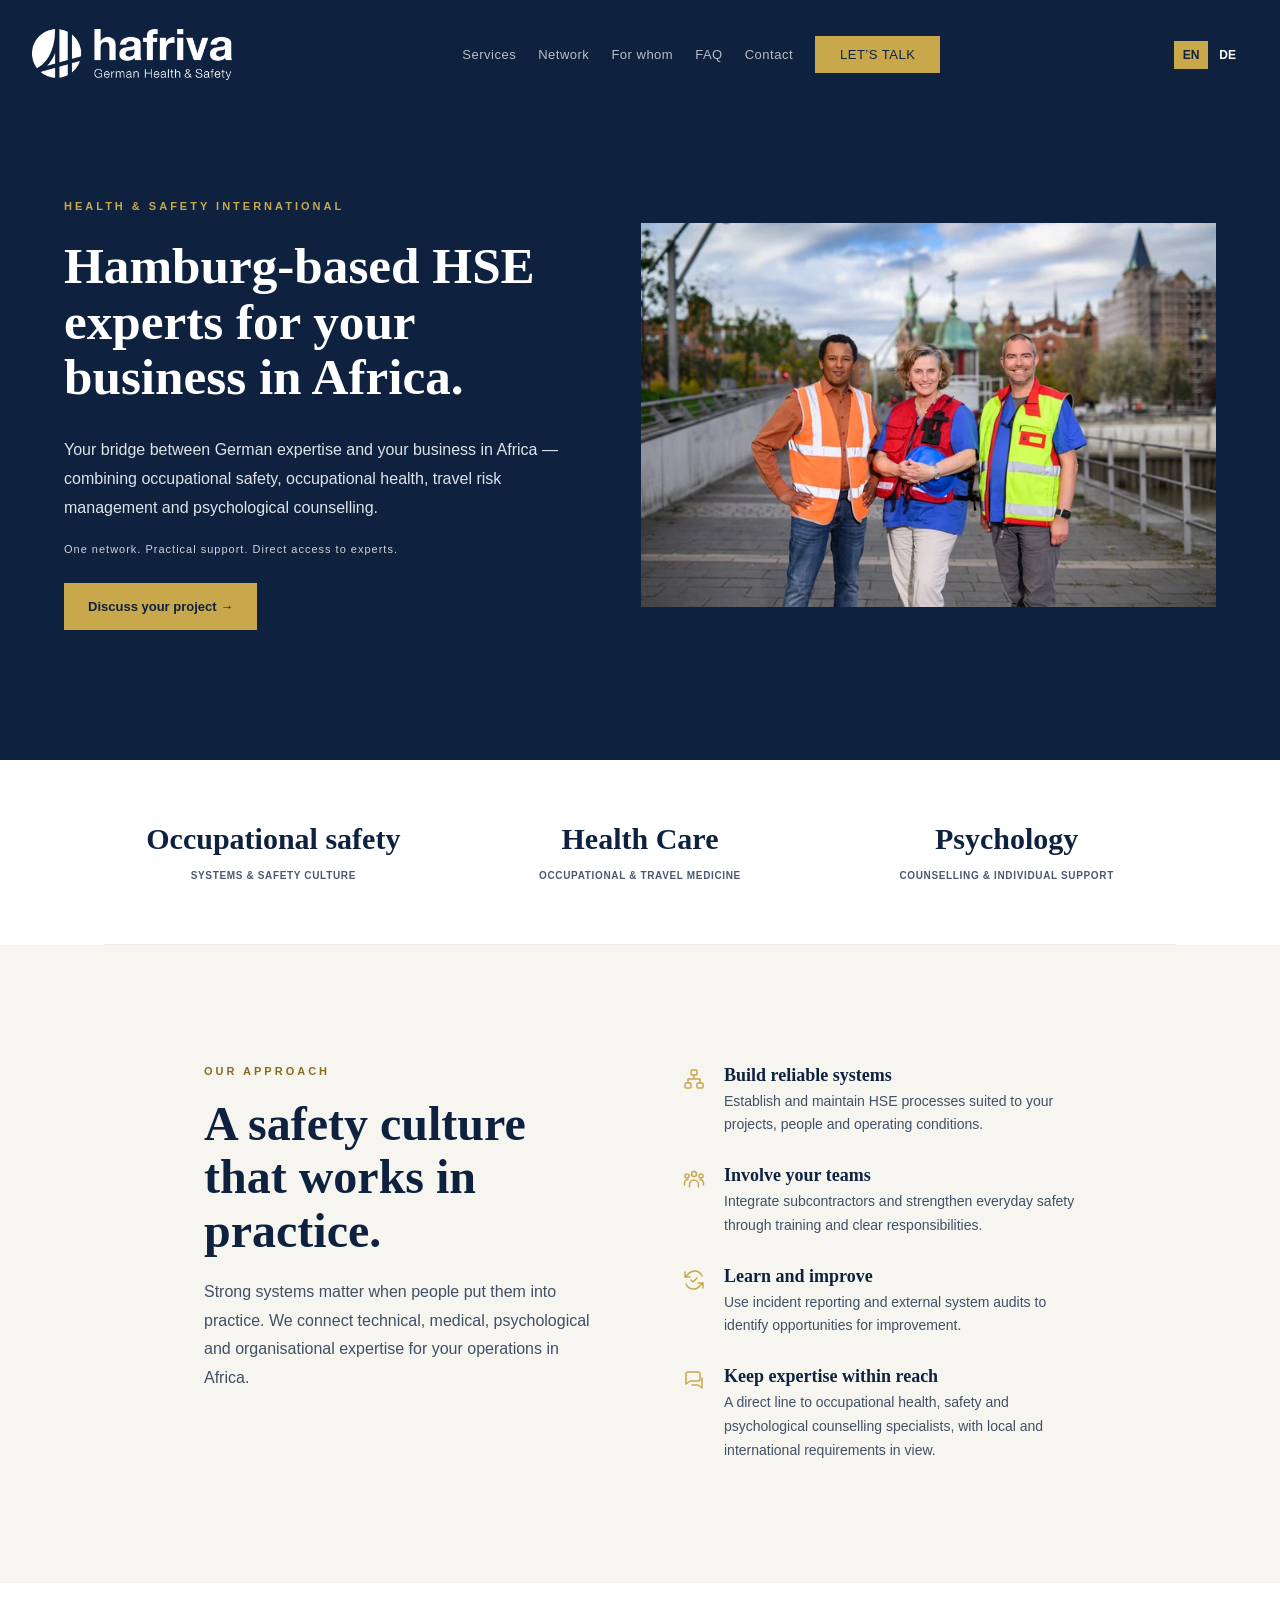
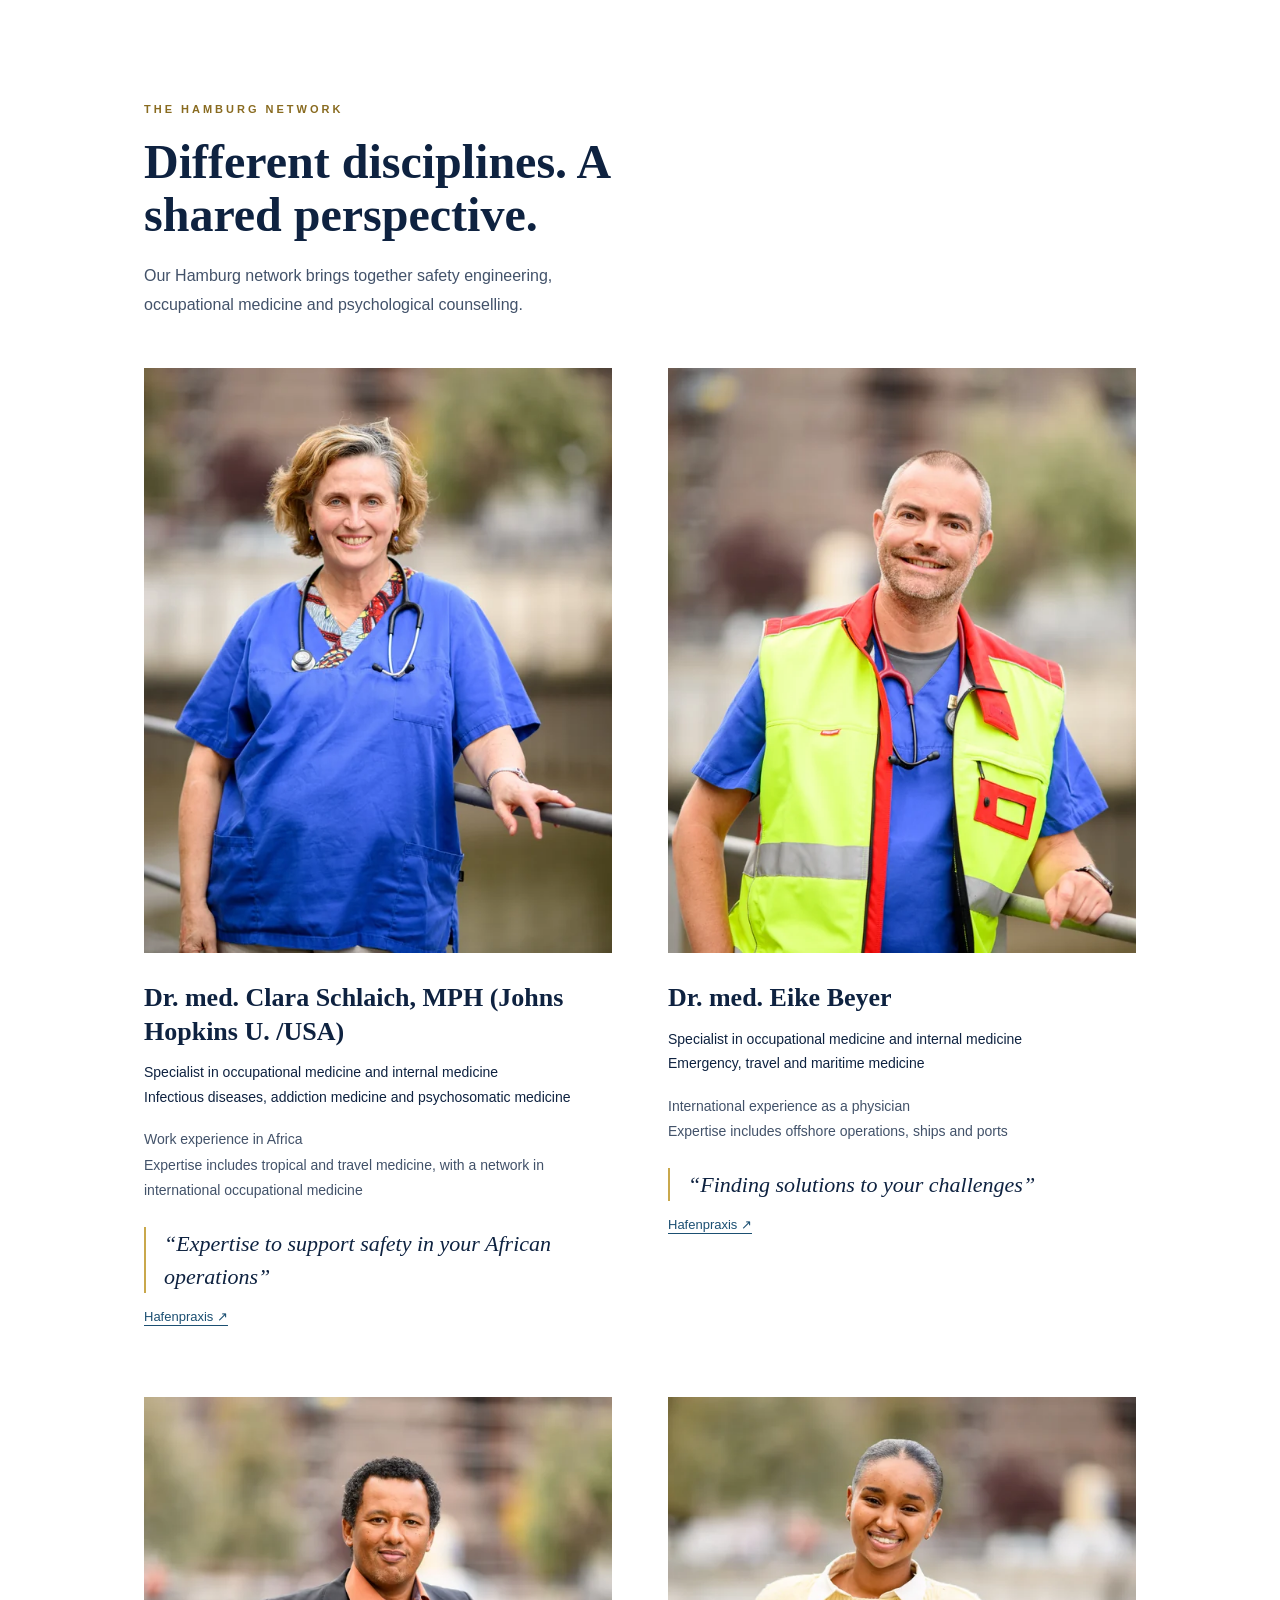
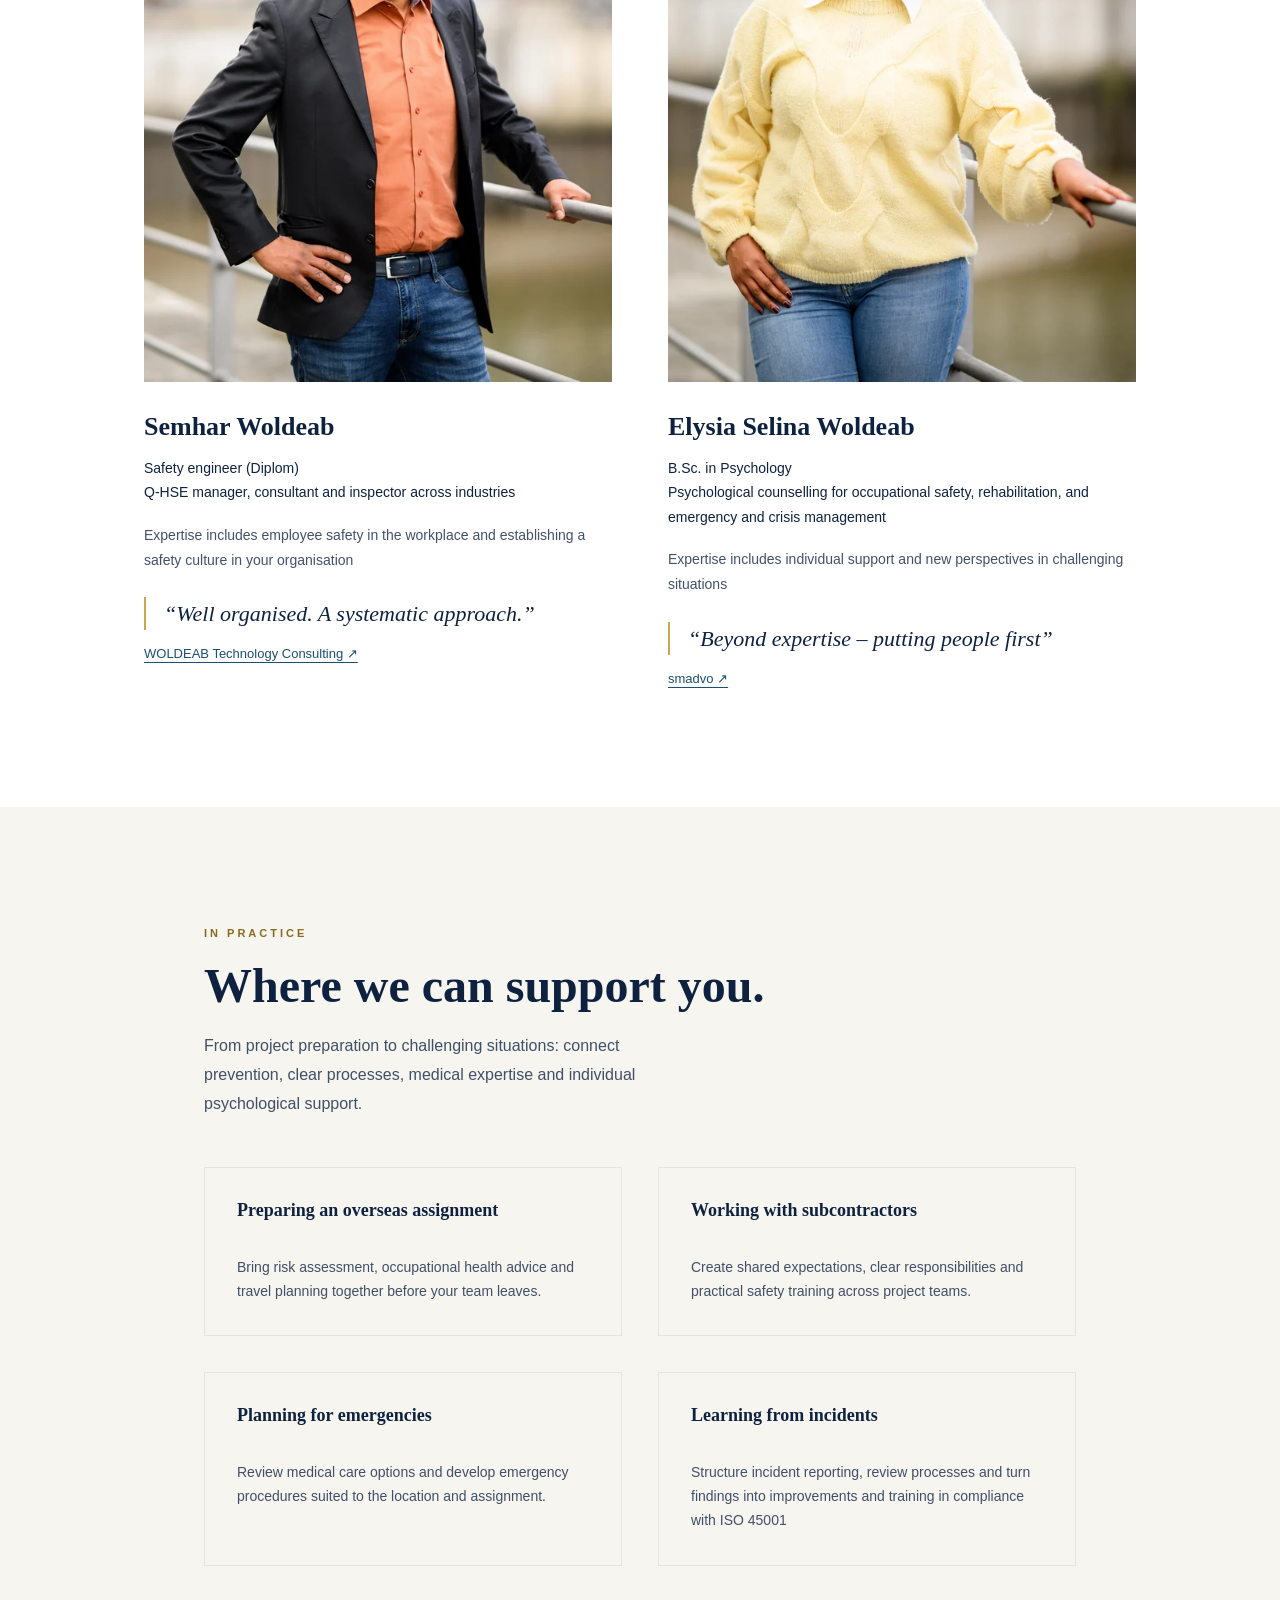
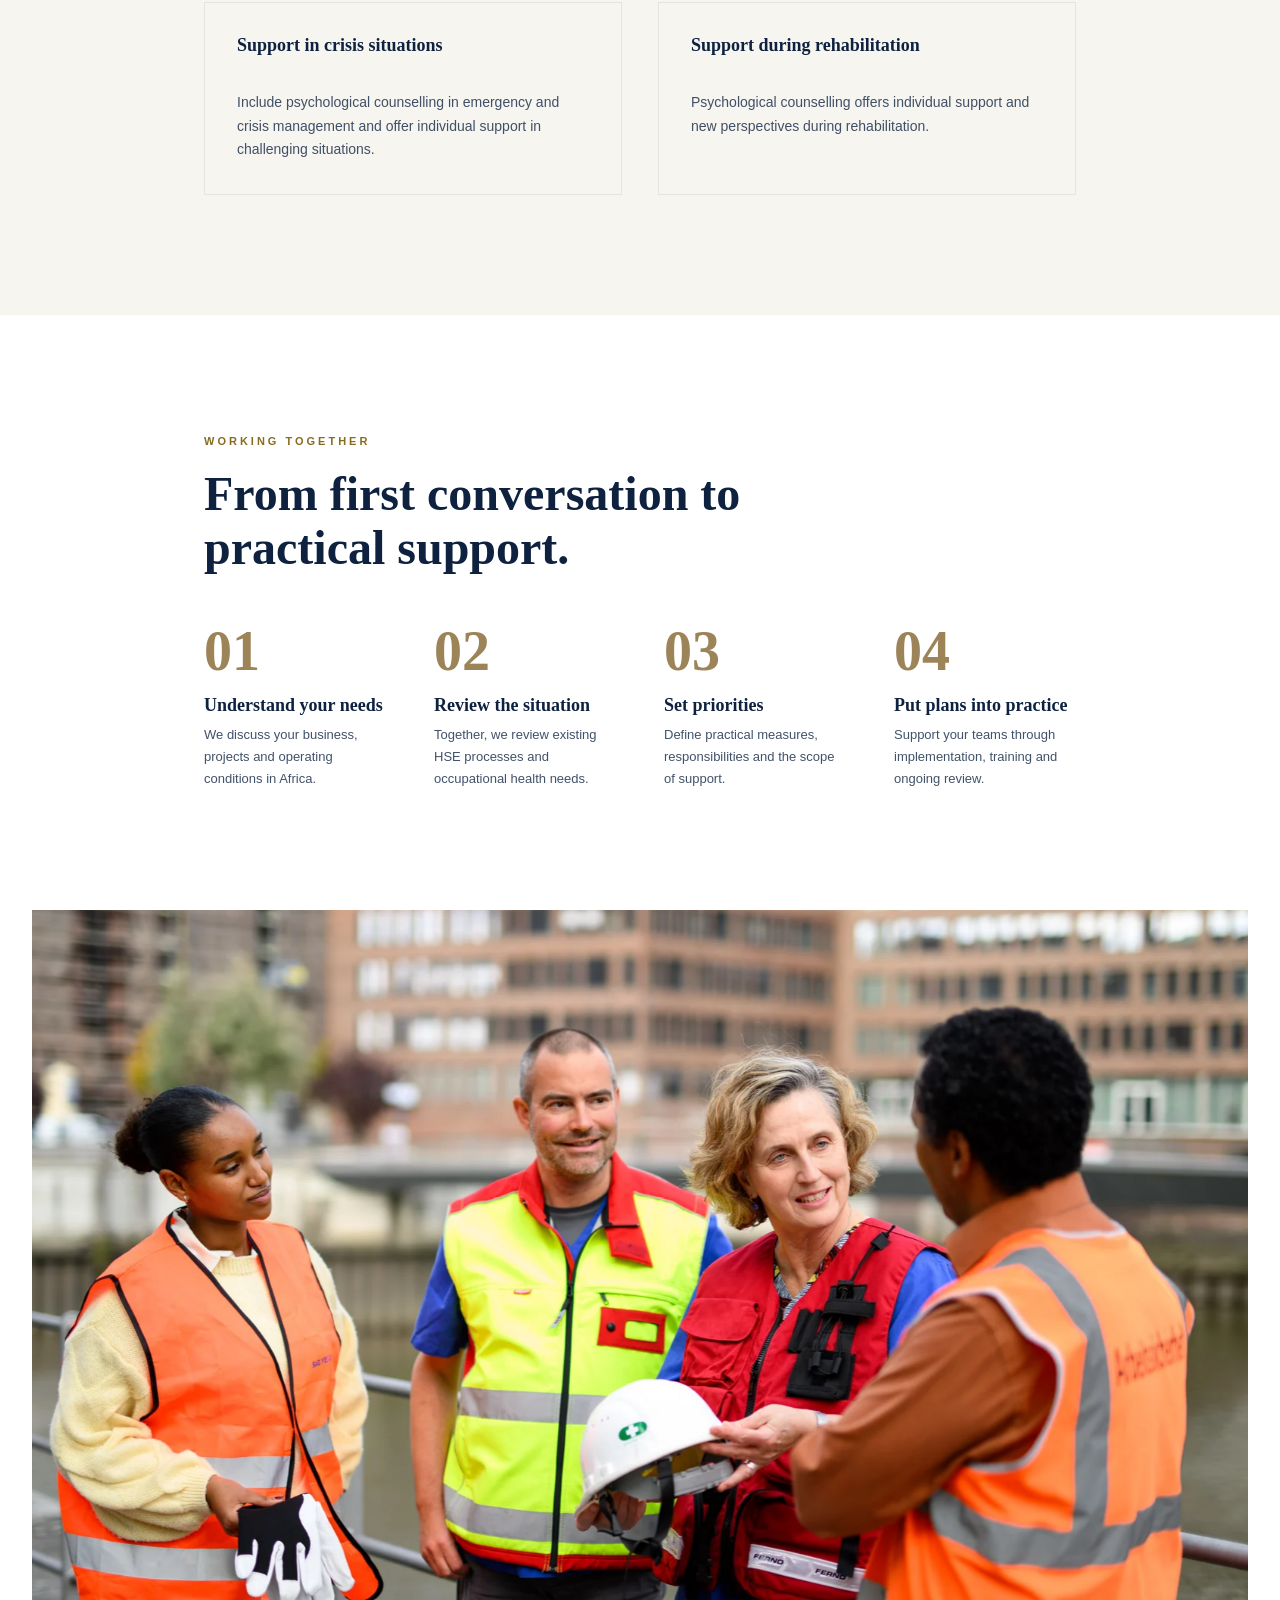
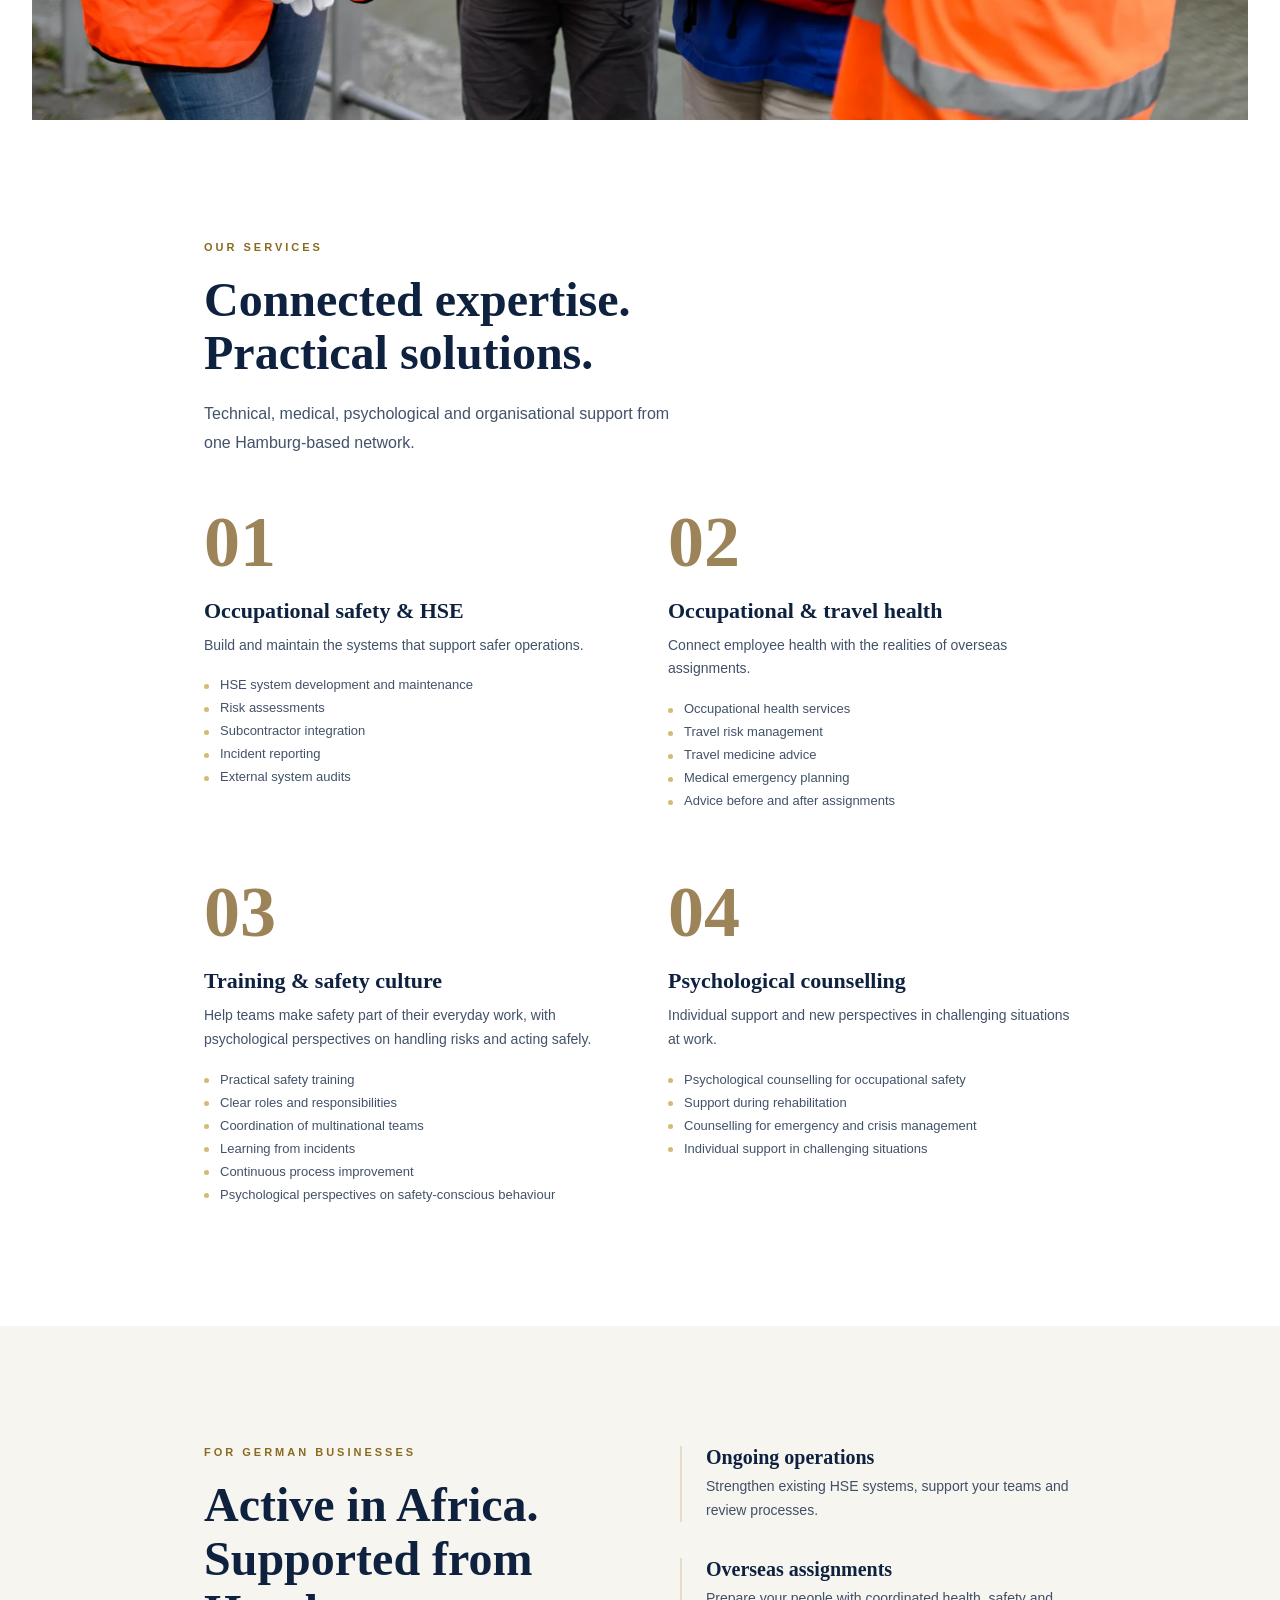
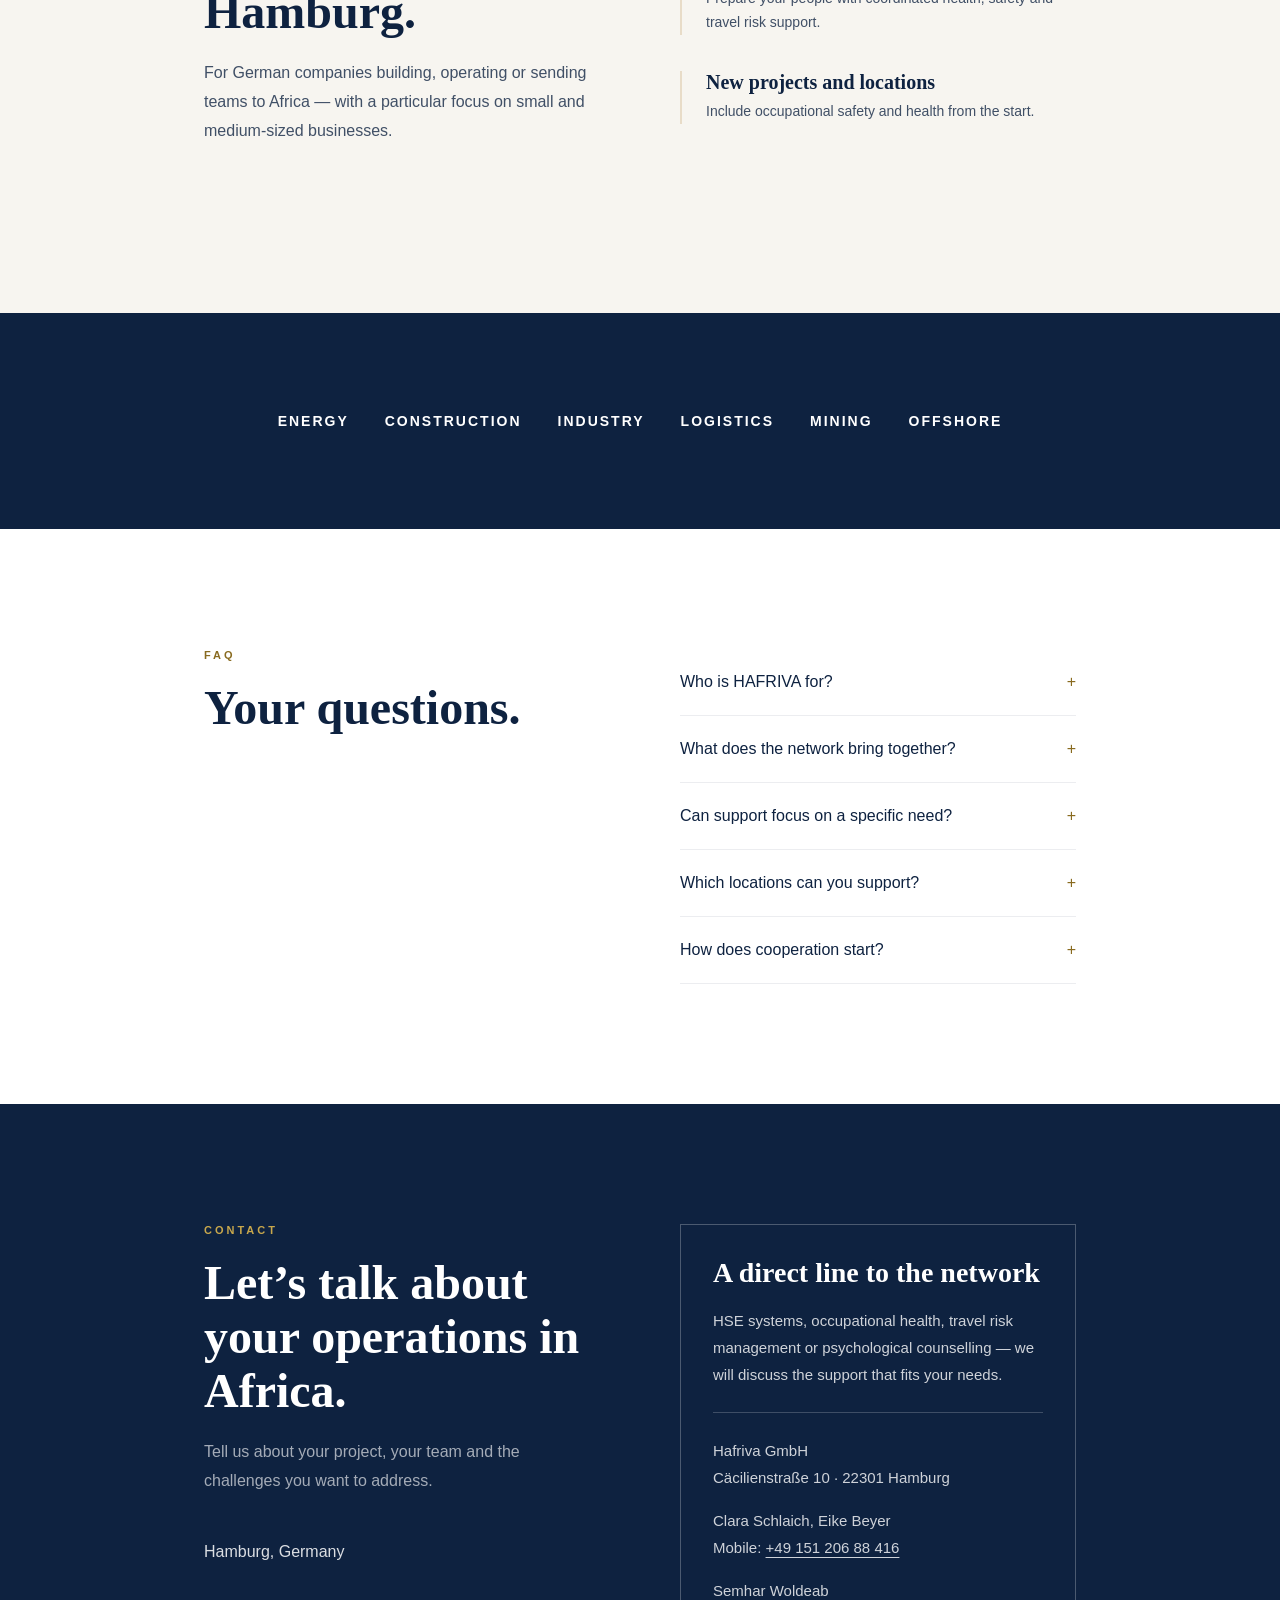
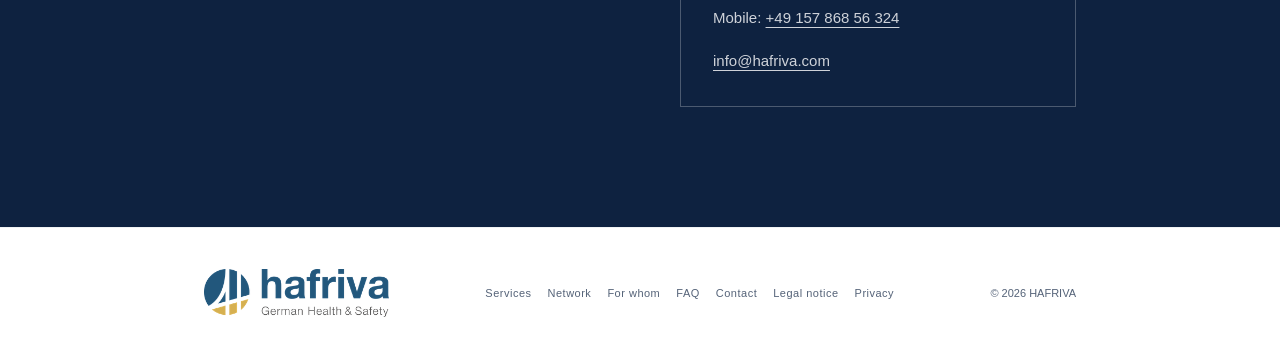
==== commit 75eed452: "Improve responsive image sharpness for high-density displays" ====
--- a/index.html
+++ b/index.html
@@ -14,7 +14,7 @@
 <meta name="twitter:title" content="HAFRIVA – Hamburg-based HSE experts for Africa" data-meta-i18n="document.title">
 <meta name="twitter:description" content="Hamburg-based network supporting German businesses in Africa with HSE, occupational health, travel risk management, psychological counselling and training." data-meta-i18n="document.description">
 <style id="critical-css">:root{--navy:#0E2240;--royal:#1B4F72;--gold:#C9A84C;--gold-ink:#896B20;--number-ink:#9C8458;--beige:#E8DCC8;--cream:#F7F5F0;--white:#FFFFFF}*{margin:0;padding:0;box-sizing:border-box}body{font-family:"Inter",sans-serif;overflow-x:hidden}.container{max-width:1000px;margin:0 auto;padding:0 64px}.nav{position:fixed;top:0;left:0;right:0;z-index:100;padding:28px 0;transition:all 0.4s}.nav-inner{margin:0 auto;display:flex;align-items:center;justify-content:space-between;max-width:1280px;gap:24px;padding:0 32px}.nav.scrolled{background:rgba(255,255,255,0.97);backdrop-filter:blur(12px);padding:18px 0}.nav-brand{display:flex;align-items:center;gap:10px;text-decoration:none;flex-shrink:0}.nav-links{display:flex;align-items:center;gap:22px}.nav-links a{text-decoration:none;color:var(--white);font-size:13px;font-weight:500;letter-spacing:0.5px;opacity:0.7;transition:all 0.3s}.nav-links a:hover{opacity:1}.nav.scrolled .nav-links a{color:var(--navy)}.nav-cta{background:var(--gold);border:1.5px solid var(--gold);padding:10px 24px;font-size:12px;font-weight:600;letter-spacing:1px;text-transform:uppercase;cursor:pointer;transition:all 0.3s;white-space:nowrap;text-decoration:none}.nav-links .nav-cta{opacity:1;color:var(--navy)}.nav-cta:hover{background:transparent;border-color:var(--white);color:var(--white)}.nav.scrolled .nav-cta{background:var(--gold);border-color:var(--gold);color:var(--navy)}.nav.scrolled .nav-cta:hover{background:transparent;border-color:var(--navy);color:var(--navy)}.hamburger{display:none;background:none;border:none;cursor:pointer}.hamburger span{display:block;width:22px;height:1.5px;margin:5px 0;background:white}.hero{display:flex;position:relative;padding:0;background:var(--navy);min-height:760px;align-items:center}.hero-text{position:relative;text-align:left;max-width:900px;min-width:0}.hero-eyebrow{font-size:11px;font-weight:600;letter-spacing:3px;text-transform:uppercase;color:var(--gold);display:flex;align-items:center;gap:12px;justify-content:flex-start;margin-bottom:26px;text-shadow:none}.hero h1{font-family:"Playfair Display",serif;font-weight:700;color:var(--white);margin:0 0 32px;max-width:700px;line-height:1.08;font-size:clamp(40px,4vw,58px)}.hero-desc{line-height:1.8;margin-bottom:20px;text-align:left;max-width:600px;color:rgba(255,255,255,.87);font-size:16px}.hero-standards{font-size:11px;font-weight:500;color:rgba(255,255,255,.8);letter-spacing:1px;margin-bottom:28px}.competency-strip{padding:60px 0;border-bottom:1px solid rgba(14,34,64,0.08);display:grid;grid-template-columns:repeat(3,minmax(0,1fr));gap:28px;scroll-margin-top:100px}.competency-item{text-align:center}.competency-title{font-family:"Playfair Display",serif;font-weight:700;color:var(--navy);font-size:clamp(24px,2.5vw,30px);line-height:1.25}.competency-subtitle{font-weight:600;text-transform:uppercase;overflow-wrap:break-word;opacity:.75;font-size:10px;letter-spacing:.65px;line-height:1.6;margin-top:10px;hyphens:none;text-wrap:balance}.section{padding:120px 0}.eyebrow{font-size:11px;font-weight:600;letter-spacing:3px;text-transform:uppercase;margin-bottom:20px;display:flex;align-items:center;gap:12px}.section-title{font-family:"Playfair Display",serif;font-size:48px;line-height:1.12;margin-bottom:20px;max-width:560px;font-weight:700}.section-desc{font-size:16px;line-height:1.8;max-width:480px;margin-bottom:48px}.approach-section{padding:120px 0}.approach-layout{display:grid;grid-template-columns:1fr 1fr;gap:80px;align-items:start}.approach-items{display:flex;flex-direction:column;gap:28px}.approach-item{display:flex;gap:16px;align-items:flex-start}.approach-item .approach-icon{flex-shrink:0;width:28px;height:28px;display:flex;align-items:center;justify-content:center;font-size:14px}.approach-icon svg{display:block;width:24px;height:24px}.approach-item h3{font-family:"Playfair Display",serif;font-size:18px;font-weight:700;margin-bottom:4px}.approach-item p{font-size:14px;line-height:1.7}.team-layout{display:grid;grid-template-columns:repeat(2,minmax(0,1fr));gap:72px 56px}.team-member{position:relative}.team-photo{margin-bottom:28px;position:relative;display:block;width:100%;height:auto;aspect-ratio:4/5;object-fit:cover}.team-member h3{font-family:"Playfair Display",serif;font-weight:700;margin-bottom:12px;font-size:26px;line-height:1.3}.team-member p{font-size:14px;line-height:1.8}.cases-section{padding:120px 0}.cases-section .section-title{max-width:100%;text-wrap:balance}.cases-layout{display:grid;grid-template-columns:repeat(2,1fr);gap:36px;margin-top:48px}.case-card{padding:32px;border:1px solid rgba(14,34,64,0.08);display:flex;flex-direction:column}.case-card h3{font-family:"Playfair Display",serif;font-size:18px;font-weight:700;margin-bottom:8px;min-height:48px}.case-card p{font-size:14px;line-height:1.7}.process-layout{list-style:none;display:grid;grid-template-columns:repeat(4,1fr);gap:48px;margin-top:48px}.process-step{position:relative}.process-number{font-family:"Playfair Display",serif;font-size:56px;font-weight:700;line-height:1;margin-bottom:16px}.process-step h3{font-family:"Playfair Display",serif;font-size:18px;font-weight:700;margin-bottom:8px}.process-step p{font-size:13px;line-height:1.7}.images-row{grid-template-columns:2fr 1fr;gap:0;display:block;max-width:1400px;margin:0 auto;padding:0 32px}.images-row .img-block{position:relative;overflow:hidden;height:auto;aspect-ratio:3/2}.images-row .img-block .parallax-image{position:absolute;left:0;right:0;top:-6%;height:112%;width:100%;object-fit:cover;object-position:center}.pillars-layout{display:grid;grid-template-columns:repeat(2,minmax(0,1fr));gap:64px 56px}.pillar{position:relative}.pillar-num{font-family:"Playfair Display",serif;font-size:72px;font-weight:700;line-height:1;margin-bottom:20px}.pillar h3{font-family:"Playfair Display",serif;font-size:22px;font-weight:700;margin-bottom:10px}.pillar p{font-size:14px;line-height:1.7;margin-bottom:16px}.pillar ul{list-style:none}.pillar ul li{font-size:13px;padding:4px 0 4px 16px;position:relative}.pillar ul li::before{content:"";position:absolute;left:0;top:0.8em;width:5px;height:5px}.audience-layout{display:grid;grid-template-columns:1fr 1fr;gap:80px;align-items:start}.audience-items{display:flex;flex-direction:column;gap:36px}.audience-item{padding-left:24px;border-left:2px solid var(--beige)}.audience-item h3{font-family:"Playfair Display",serif;font-size:20px;font-weight:700;margin-bottom:6px}.audience-item p{font-size:14px;line-height:1.7}.industries-section{padding:100px 0}.industries{display:flex;justify-content:center;flex-wrap:wrap;gap:36px}.industry-label{font-size:14px;font-weight:600;letter-spacing:2px;text-transform:uppercase}.faq-layout{display:grid;grid-template-columns:1fr 1fr;gap:80px;align-items:start}.faq-item{border-bottom:1px solid rgba(14,34,64,0.08)}.faq-question{display:flex;justify-content:space-between;align-items:center;padding:24px 0;font-size:16px;font-weight:500}.faq-answer{overflow:hidden;max-height:none}.faq-answer p{font-size:14px;line-height:1.8;padding-bottom:24px}.contact-section{padding:120px 0;position:relative;overflow:hidden}.contact-layout{display:grid;grid-template-columns:1fr 1fr;gap:80px;align-items:start}.contact-info{margin-top:40px;display:flex;flex-direction:column;gap:20px}.footer{padding:40px 0;border-top:1px solid rgba(14,34,64,0.06)}.footer-inner{display:flex;justify-content:space-between;align-items:center;gap:24px}.footer-brand{display:flex;align-items:center;gap:8px}.footer-links{display:flex;flex-wrap:wrap;justify-content:center;gap:16px}.footer-links a{font-size:11px;letter-spacing:0.5px}.footer-copy{font-size:11px}.reveal{opacity:1;transform:none}.motion-enabled .reveal{opacity:0;transform:translateY(48px)}.motion-enabled .reveal.visible{opacity:1;transform:translateY(0);transition:opacity 1.8s ease-out,transform 1.8s ease-out}.motion-enabled .reveal.visible.reveal-delay-1{transition-delay:0.25s}.motion-enabled .reveal.visible.reveal-delay-2{transition-delay:0.5s}.motion-enabled .reveal.visible.reveal-delay-3{transition-delay:0.75s}.approach-layout>*,.team-layout>*,.cases-layout>*,.process-layout>*,.pillars-layout>*,.audience-layout>*,.faq-layout>*,.contact-layout>*,.competency-strip>*{min-width:0}h1,h2,h3,p,li{overflow-wrap:break-word}.nav-tools{display:flex;align-items:center;gap:20px}.language-switch{display:flex;gap:2px;border:0;padding:3px;color:white}.language-switch button{font:600 12px Inter,sans-serif;padding:7px 9px;border:0;background:transparent;color:inherit;cursor:pointer}.language-switch button[aria-pressed="true"]{background:var(--gold);color:var(--navy)}.nav.scrolled .language-switch{color:var(--navy)}.nav.scrolled .hamburger span{background:var(--navy)}.hero-inner{display:grid;grid-template-columns:minmax(0,.95fr) minmax(0,1.05fr);gap:56px;align-items:center;min-height:760px;padding:170px 0 100px}.hero-action{display:inline-block;background:var(--gold);color:var(--navy);padding:16px 24px;font-size:13px;font-weight:600;text-decoration:none}.team-link{display:inline-block;margin-top:16px;font-size:13px}.contact-card{border:1px solid rgba(255,255,255,.25);padding:32px}.contact-card h3{font:700 28px "Playfair Display",serif;margin-bottom:18px}.contact-card p{font-size:15px;line-height:1.8}.contact-details{margin-top:24px;padding-top:24px;border-top:1px solid rgba(255,255,255,.2)}.contact-person{margin-top:16px;margin-bottom:16px}.contact-details a{overflow-wrap:anywhere}.legal-dialog{margin:auto;width:calc(100% - 32px);max-width:720px;max-height:calc(100dvh - 64px);overflow:auto;overscroll-behavior:contain;border:0;padding:0}body:has(.legal-dialog[open]){overflow:hidden}.legal-toolbar{position:sticky;top:0;z-index:1;display:flex;align-items:center;justify-content:space-between;gap:16px;padding:28px clamp(24px,4vw,48px) 20px;border-bottom:1px solid rgba(14,34,64,.1)}.legal-toolbar h2{min-width:0;hyphens:auto;overflow-wrap:anywhere;font:700 clamp(28px,4vw,38px)/1.15 "Playfair Display",serif}.legal-toolbar form{flex-shrink:0}.legal-close{display:grid;width:44px;height:44px;padding:0;border:0}.legal-close svg{display:block}.legal-content{padding:8px clamp(24px,4vw,48px) 40px;overflow-wrap:anywhere}.legal-content h3{margin-top:28px;margin-bottom:10px;font:700 20px/1.4 "Playfair Display",serif}.legal-content p,.legal-content dd{font-size:14px;line-height:1.85;white-space:pre-line}.legal-content dt{margin-top:16px;margin-bottom:4px;font-size:14px;font-weight:600}.faq-item summary{list-style:none}.faq-item summary::-webkit-details-marker{display:none}.faq-item summary::after{content:"+";margin-left:18px}section[id]{scroll-margin-top:100px}.skip-link{position:fixed;left:16px;top:-100px;z-index:200;background:white;padding:12px;color:var(--navy)}.skip-link:focus{top:12px}.nav-brand img{display:block;width:200px;height:auto;filter:brightness(0) invert(1);transition:filter .3s}.nav.scrolled .nav-brand img{filter:none}.footer-brand img{display:block;width:185px;height:auto}.hero>.container{width:100%;position:relative;max-width:1440px;padding:0 64px}.hero-photo{min-width:0;position:relative;margin:0;aspect-ratio:3 / 2}.hero-photo img{display:block;width:100%;height:auto;aspect-ratio:3/2}.team-container{max-width:1120px}.team-member .profile-qualification{white-space:pre-line;font-size:14px;line-height:1.75;margin-bottom:18px}.team-member .profile-expertise{white-space:pre-line;margin-bottom:24px}.profile-quote{margin:0;border-left:2px solid var(--gold);padding-left:18px;font:italic 22px/1.5 "Playfair Display",serif}#psychologische-beratung{scroll-margin-top:120px}.competency-container{max-width:1200px}.motion-enabled .reveal:focus-within,.motion-enabled .reveal.visible:focus-within{opacity:1;transform:none;transition:none;transition-delay:0s}@media (max-width:1100px){.nav{padding:18px 0}.nav-links{display:none}.hamburger{display:block;width:44px;height:44px;flex-shrink:0}.nav-links.open{display:flex;flex-direction:column;position:absolute;top:100%;left:0;right:0;background:white;padding:24px 32px;box-shadow:0 10px 20px #0001;max-height:calc(100svh - 90px);overflow-y:auto;overscroll-behavior:contain;gap:8px}.nav-links.open .nav-cta:hover{background:var(--beige)}.hero>.container{padding:0 32px}.hero-inner{grid-template-columns:1fr;gap:40px;min-height:0;padding:150px 0 64px}.hero{min-height:0}.hero-text{max-width:760px}.hero h1{max-width:760px;font-size:clamp(40px,5.5vw,58px)}.hero-photo{width:100%;max-width:800px}.language-switch button{min-width:44px;min-height:44px}.hamburger span{margin:5px auto}.nav-tools{gap:8px}.nav-links.open a{color:var(--navy);opacity:1;display:flex;align-items:center;justify-content:center;min-height:44px}.team-link,.footer-links a{display:inline-flex;align-items:center;min-height:44px}}@media (max-width:1024px){.container{padding:0 32px}.approach-layout,.audience-layout,.faq-layout,.contact-layout,.cases-layout,.process-layout{grid-template-columns:1fr;gap:48px}.section{padding:80px 0}.section-title{font-size:36px}.images-row{grid-template-columns:1fr}.industries{flex-wrap:wrap;gap:24px}.nav-links.open{border-bottom:1px solid rgba(14,34,64,0.08)}.footer-inner{flex-direction:column;gap:20px;text-align:center}.footer-links{justify-content:center;flex-wrap:wrap}.approach-section,.cases-section{padding:80px 0}}@media (min-width:601px) and (max-width:1024px){.team-layout{grid-template-columns:repeat(2,minmax(0,1fr));gap:56px 32px}}@media (max-width:900px){.competency-strip{grid-template-columns:1fr;gap:30px;padding:40px 0}.competency-title{font-size:30px}.competency-subtitle{margin-top:6px}}@media (max-width:600px){.container{padding:0 24px}.pillar-num{font-size:56px}.section{padding:60px 0}.contact-section{padding:80px 0}.nav-inner{padding:0 20px;gap:10px}.language-switch button{padding:6px}.hero-inner{padding:112px 0 56px;gap:32px}.contact-card{padding:24px}.nav-brand img{width:145px}.hero>.container{padding:0 24px}.hero h1{font-size:clamp(34px,8.5vw,46px);margin-bottom:24px}.hero-desc{font-size:15px;margin-bottom:16px}.hero-eyebrow{font-size:9px;letter-spacing:2px;margin-bottom:20px}.hero-standards{line-height:1.7;margin-bottom:20px}.images-row{padding:0 16px}.team-layout{grid-template-columns:1fr;gap:56px}.team-photo{max-width:none}.team-member h3{font-size:25px}.pillars-layout{grid-template-columns:1fr;gap:48px}.case-card{padding:24px}.case-card h3{min-height:0;margin-bottom:14px}.profile-quote{font-size:20px}}@media (max-width:360px){.nav-brand img{width:120px}}@media (prefers-reduced-motion:reduce){html{scroll-behavior:auto}.motion-enabled .reveal{opacity:1;transform:none}.parallax-image{transform:none !important}*,*::before,*::after{transition:none !important;animation:none !important}}.visually-hidden{position:absolute;width:1px;height:1px;padding:0;margin:-1px;overflow:hidden;clip-path:inset(50%);white-space:nowrap;border:0}</style>
-<link rel="preload" as="image" type="image/webp" href="images/shooting-2026/team-hamburg-1200.webp" imagesrcset="images/shooting-2026/team-hamburg-360.webp 360w, images/shooting-2026/team-hamburg-480.webp 480w, images/shooting-2026/team-hamburg-720.webp 720w, images/shooting-2026/team-hamburg-1200.webp 1200w, images/shooting-2026/team-hamburg-1800.webp 1800w" imagesizes="(max-width:600px) calc(100vw - 48px), (max-width:864px) calc(100vw - 64px), (max-width:1100px) 800px, (max-width:1440px) calc(52.5vw - 96.6px), 660px" fetchpriority="high">
+<link rel="preload" as="image" type="image/webp" href="images/shooting-2026/team-hamburg-1200.webp" imagesrcset="images/shooting-2026/team-hamburg-360.webp 360w, images/shooting-2026/team-hamburg-480.webp 480w, images/shooting-2026/team-hamburg-720.webp 720w, images/shooting-2026/team-hamburg-1200.webp 1200w, images/shooting-2026/team-hamburg-1800.webp 1800w, images/shooting-2026/team-hamburg-2400.webp 2400w" imagesizes="(max-width:600px) calc(100vw - 48px), (max-width:864px) calc(100vw - 64px), (max-width:1100px) 800px, (max-width:1440px) calc(52.5vw - 96.6px), 660px" fetchpriority="high">
 <link rel="preload" href="website/styles/site.min.css?v=20261103-privacy-release" as="style" onload="this.onload=null;this.rel='stylesheet'">
 <link rel="preload" href="website/styles/fonts.css?v=20261103-privacy-release" as="style" onload="this.onload=null;this.rel='stylesheet'">
 <noscript>
@@ -33,7 +33,7 @@
 <nav class="nav" id="nav" aria-label="Main navigation" data-aria-label-i18n="navigation.label">
 <div class="nav-inner">
 <a href="#main" class="nav-brand">
-<img src="images/hafriva-logo-v2.png" width="345" height="92" alt="HAFRIVA – home" decoding="async" loading="eager" data-alt-en="HAFRIVA – home" data-alt-de="HAFRIVA – Startseite">
+<img src="images/hafriva-logo-345.png" width="345" height="92" alt="HAFRIVA – home" decoding="async" loading="eager" data-alt-en="HAFRIVA – home" data-alt-de="HAFRIVA – Startseite" srcset="images/hafriva-logo-345.png 345w, images/hafriva-logo-690.png 690w" sizes="(max-width:360px) 120px, (max-width:600px) 145px, 200px">
 </a>
 <div class="nav-links" id="navLinks">
 <a href="#leistungen">
@@ -86,7 +86,7 @@
 </a>
 </div>
 <figure class="hero-photo reveal reveal-delay-1">
-<img src="images/shooting-2026/team-hamburg-1200.webp" srcset="images/shooting-2026/team-hamburg-360.webp 360w, images/shooting-2026/team-hamburg-480.webp 480w, images/shooting-2026/team-hamburg-720.webp 720w, images/shooting-2026/team-hamburg-1200.webp 1200w, images/shooting-2026/team-hamburg-1800.webp 1800w" sizes="(max-width:600px) calc(100vw - 48px), (max-width:864px) calc(100vw - 64px), (max-width:1100px) 800px, (max-width:1440px) calc(52.5vw - 96.6px), 660px" width="1800" height="1200" fetchpriority="high" alt="The three HAFRIVA experts together in Hamburg" data-alt-en="The three HAFRIVA experts together in Hamburg" data-alt-de="Die drei HAFRIVA-Experten gemeinsam in Hamburg" decoding="async" loading="eager">
+<img src="images/shooting-2026/team-hamburg-1200.webp" srcset="images/shooting-2026/team-hamburg-360.webp 360w, images/shooting-2026/team-hamburg-480.webp 480w, images/shooting-2026/team-hamburg-720.webp 720w, images/shooting-2026/team-hamburg-1200.webp 1200w, images/shooting-2026/team-hamburg-1800.webp 1800w, images/shooting-2026/team-hamburg-2400.webp 2400w" sizes="(max-width:600px) calc(100vw - 48px), (max-width:864px) calc(100vw - 64px), (max-width:1100px) 800px, (max-width:1440px) calc(52.5vw - 96.6px), 660px" width="1800" height="1200" fetchpriority="high" alt="The three HAFRIVA experts together in Hamburg" data-alt-en="The three HAFRIVA experts together in Hamburg" data-alt-de="Die drei HAFRIVA-Experten gemeinsam in Hamburg" decoding="async" loading="eager">
 </figure>
 </div>
 </div>
@@ -157,7 +157,7 @@
 </div>
 <div class="team-layout">
 <article class="team-member reveal">
-<img class="team-photo" src="images/shooting-2026/clara-schlaich-800.webp" srcset="images/shooting-2026/clara-schlaich-400.webp 400w, images/shooting-2026/clara-schlaich-600.webp 600w, images/shooting-2026/clara-schlaich-800.webp 800w, images/shooting-2026/clara-schlaich-1200.webp 1200w" sizes="(max-width:600px) calc(100vw - 48px), (max-width:1024px) calc(50vw - 48px), (max-width:1120px) calc(50vw - 92px), 468px" width="800" height="1000" alt="Portrait of Dr. med. Clara Schlaich" loading="lazy" decoding="async" data-alt-en="Portrait of Dr. med. Clara Schlaich" data-alt-de="Porträt von Dr. med. Clara Schlaich">
+<img class="team-photo" src="images/shooting-2026/clara-schlaich-800.webp" srcset="images/shooting-2026/clara-schlaich-400.webp 400w, images/shooting-2026/clara-schlaich-600.webp 600w, images/shooting-2026/clara-schlaich-800.webp 800w, images/shooting-2026/clara-schlaich-1200.webp 1200w, images/shooting-2026/clara-schlaich-1800.webp 1800w" sizes="(max-width:600px) calc(100vw - 48px), (max-width:1024px) calc(50vw - 48px), (max-width:1120px) calc(50vw - 92px), 468px" width="800" height="1000" alt="Portrait of Dr. med. Clara Schlaich" loading="lazy" decoding="async" data-alt-en="Portrait of Dr. med. Clara Schlaich" data-alt-de="Porträt von Dr. med. Clara Schlaich">
 <h3 data-i18n="team.clara.name">Dr. med. Clara Schlaich, MPH (Johns Hopkins U. /USA)</h3>
 <p class="profile-qualification" data-i18n="team.clara.qualification">Specialist in occupational medicine and internal medicine
 Infectious diseases, addiction medicine and psychosomatic medicine</p>
@@ -167,7 +167,7 @@
 <a class="team-link" href="https://hafenpraxis-hamburg.de">Hafenpraxis ↗</a>
 </article>
 <article class="team-member reveal reveal-delay-1">
-<img class="team-photo" src="images/shooting-2026/eike-beyer-800.webp" srcset="images/shooting-2026/eike-beyer-400.webp 400w, images/shooting-2026/eike-beyer-600.webp 600w, images/shooting-2026/eike-beyer-800.webp 800w, images/shooting-2026/eike-beyer-1200.webp 1200w" sizes="(max-width:600px) calc(100vw - 48px), (max-width:1024px) calc(50vw - 48px), (max-width:1120px) calc(50vw - 92px), 468px" width="800" height="1000" alt="Portrait of Dr. med. Eike Beyer" loading="lazy" decoding="async" data-alt-en="Portrait of Dr. med. Eike Beyer" data-alt-de="Porträt von Dr. med. Eike Beyer">
+<img class="team-photo" src="images/shooting-2026/eike-beyer-800.webp" srcset="images/shooting-2026/eike-beyer-400.webp 400w, images/shooting-2026/eike-beyer-600.webp 600w, images/shooting-2026/eike-beyer-800.webp 800w, images/shooting-2026/eike-beyer-1200.webp 1200w, images/shooting-2026/eike-beyer-1800.webp 1800w" sizes="(max-width:600px) calc(100vw - 48px), (max-width:1024px) calc(50vw - 48px), (max-width:1120px) calc(50vw - 92px), 468px" width="800" height="1000" alt="Portrait of Dr. med. Eike Beyer" loading="lazy" decoding="async" data-alt-en="Portrait of Dr. med. Eike Beyer" data-alt-de="Porträt von Dr. med. Eike Beyer">
 <h3 data-i18n="team.eike.name">Dr. med. Eike Beyer</h3>
 <p class="profile-qualification" data-i18n="team.eike.qualification">Specialist in occupational medicine and internal medicine
 Emergency, travel and maritime medicine</p>
@@ -177,7 +177,7 @@
 <a class="team-link" href="https://hafenpraxis-hamburg.de">Hafenpraxis ↗</a>
 </article>
 <article class="team-member reveal">
-<img class="team-photo" src="images/shooting-2026/semhar-woldeab-800.webp" srcset="images/shooting-2026/semhar-woldeab-400.webp 400w, images/shooting-2026/semhar-woldeab-600.webp 600w, images/shooting-2026/semhar-woldeab-800.webp 800w, images/shooting-2026/semhar-woldeab-1200.webp 1200w" sizes="(max-width:600px) calc(100vw - 48px), (max-width:1024px) calc(50vw - 48px), (max-width:1120px) calc(50vw - 92px), 468px" width="800" height="1000" alt="Portrait of Semhar Woldeab" loading="lazy" decoding="async" data-alt-en="Portrait of Semhar Woldeab" data-alt-de="Porträt von Semhar Woldeab">
+<img class="team-photo" src="images/shooting-2026/semhar-woldeab-800.webp" srcset="images/shooting-2026/semhar-woldeab-400.webp 400w, images/shooting-2026/semhar-woldeab-600.webp 600w, images/shooting-2026/semhar-woldeab-800.webp 800w, images/shooting-2026/semhar-woldeab-1200.webp 1200w, images/shooting-2026/semhar-woldeab-1800.webp 1800w" sizes="(max-width:600px) calc(100vw - 48px), (max-width:1024px) calc(50vw - 48px), (max-width:1120px) calc(50vw - 92px), 468px" width="800" height="1000" alt="Portrait of Semhar Woldeab" loading="lazy" decoding="async" data-alt-en="Portrait of Semhar Woldeab" data-alt-de="Porträt von Semhar Woldeab">
 <h3 data-i18n="team.semhar.name">Semhar Woldeab</h3>
 <p class="profile-qualification" data-i18n="team.semhar.qualification">Safety engineer (Diplom)
 Q-HSE manager, consultant and inspector across industries</p>
@@ -186,7 +186,7 @@
 <a class="team-link" href="https://www.woldeab-consulting.com">WOLDEAB Technology Consulting ↗</a>
 </article>
 <article class="team-member reveal reveal-delay-1">
-<img class="team-photo" src="images/shooting-2026/elysia-selina-woldeab-800.webp" srcset="images/shooting-2026/elysia-selina-woldeab-400.webp 400w, images/shooting-2026/elysia-selina-woldeab-600.webp 600w, images/shooting-2026/elysia-selina-woldeab-800.webp 800w, images/shooting-2026/elysia-selina-woldeab-1200.webp 1200w" sizes="(max-width:600px) calc(100vw - 48px), (max-width:1024px) calc(50vw - 48px), (max-width:1120px) calc(50vw - 92px), 468px" width="800" height="1000" alt="Portrait of Elysia Selina Woldeab" loading="lazy" decoding="async" data-alt-en="Portrait of Elysia Selina Woldeab" data-alt-de="Porträt von Elysia Selina Woldeab">
+<img class="team-photo" src="images/shooting-2026/elysia-selina-woldeab-800.webp" srcset="images/shooting-2026/elysia-selina-woldeab-400.webp 400w, images/shooting-2026/elysia-selina-woldeab-600.webp 600w, images/shooting-2026/elysia-selina-woldeab-800.webp 800w, images/shooting-2026/elysia-selina-woldeab-1200.webp 1200w, images/shooting-2026/elysia-selina-woldeab-1800.webp 1800w" sizes="(max-width:600px) calc(100vw - 48px), (max-width:1024px) calc(50vw - 48px), (max-width:1120px) calc(50vw - 92px), 468px" width="800" height="1000" alt="Portrait of Elysia Selina Woldeab" loading="lazy" decoding="async" data-alt-en="Portrait of Elysia Selina Woldeab" data-alt-de="Porträt von Elysia Selina Woldeab">
 <h3 data-i18n="team.elysia.name">Elysia Selina Woldeab</h3>
 <p class="profile-qualification" data-i18n="team.elysia.qualification">B.Sc. in Psychology
 Psychological counselling for occupational safety, rehabilitation, and emergency and crisis management</p>
@@ -264,7 +264,7 @@
 </section>
 <div class="images-row">
 <div class="img-block">
-<img class="parallax-image" src="images/shooting-2026/zusammenarbeit-1200.webp" srcset="images/shooting-2026/zusammenarbeit-360.webp 360w, images/shooting-2026/zusammenarbeit-480.webp 480w, images/shooting-2026/zusammenarbeit-720.webp 720w, images/shooting-2026/zusammenarbeit-1200.webp 1200w, images/shooting-2026/zusammenarbeit-1800.webp 1800w" sizes="(max-width:600px) calc(100vw - 32px), (max-width:1400px) calc(100vw - 64px), 1336px" width="1800" height="1200" loading="lazy" decoding="async" alt="A discussion in Hamburg with safety vests, a helmet and medical equipment" data-alt-en="A discussion in Hamburg with safety vests, a helmet and medical equipment" data-alt-de="Gespräch in Hamburg mit Warnwesten, Schutzhelm und medizinischer Ausrüstung">
+<img class="parallax-image" src="images/shooting-2026/zusammenarbeit-1200.webp" srcset="images/shooting-2026/zusammenarbeit-360.webp 360w, images/shooting-2026/zusammenarbeit-480.webp 480w, images/shooting-2026/zusammenarbeit-720.webp 720w, images/shooting-2026/zusammenarbeit-1200.webp 1200w, images/shooting-2026/zusammenarbeit-1800.webp 1800w, images/shooting-2026/zusammenarbeit-2400.webp 2400w, images/shooting-2026/zusammenarbeit-3200.webp 3200w, images/shooting-2026/zusammenarbeit-4500.webp 4500w" sizes="(max-width:600px) calc(112vw - 35.84px), (max-width:1400px) calc(112vw - 71.68px), 1496.32px" width="1800" height="1200" loading="lazy" decoding="async" alt="A discussion in Hamburg with safety vests, a helmet and medical equipment" data-alt-en="A discussion in Hamburg with safety vests, a helmet and medical equipment" data-alt-de="Gespräch in Hamburg mit Warnwesten, Schutzhelm und medizinischer Ausrüstung">
 </div>
 </div>
 <section class="section" id="leistungen" aria-labelledby="services-title" tabindex="-1">
@@ -442,7 +442,7 @@
 <div class="container">
 <div class="footer-inner">
 <div class="footer-brand">
-<img src="images/hafriva-logo-v2.png" width="345" height="92" alt="HAFRIVA – German Health &amp; Safety" loading="lazy" decoding="async">
+<img src="images/hafriva-logo-345.png" width="345" height="92" alt="HAFRIVA – German Health &amp; Safety" loading="lazy" decoding="async" srcset="images/hafriva-logo-345.png 345w, images/hafriva-logo-690.png 690w" sizes="185px">
 </div>
 <nav class="footer-links" aria-label="Footer navigation" data-aria-label-i18n="navigation.footerLabel">
 <a href="#leistungen">
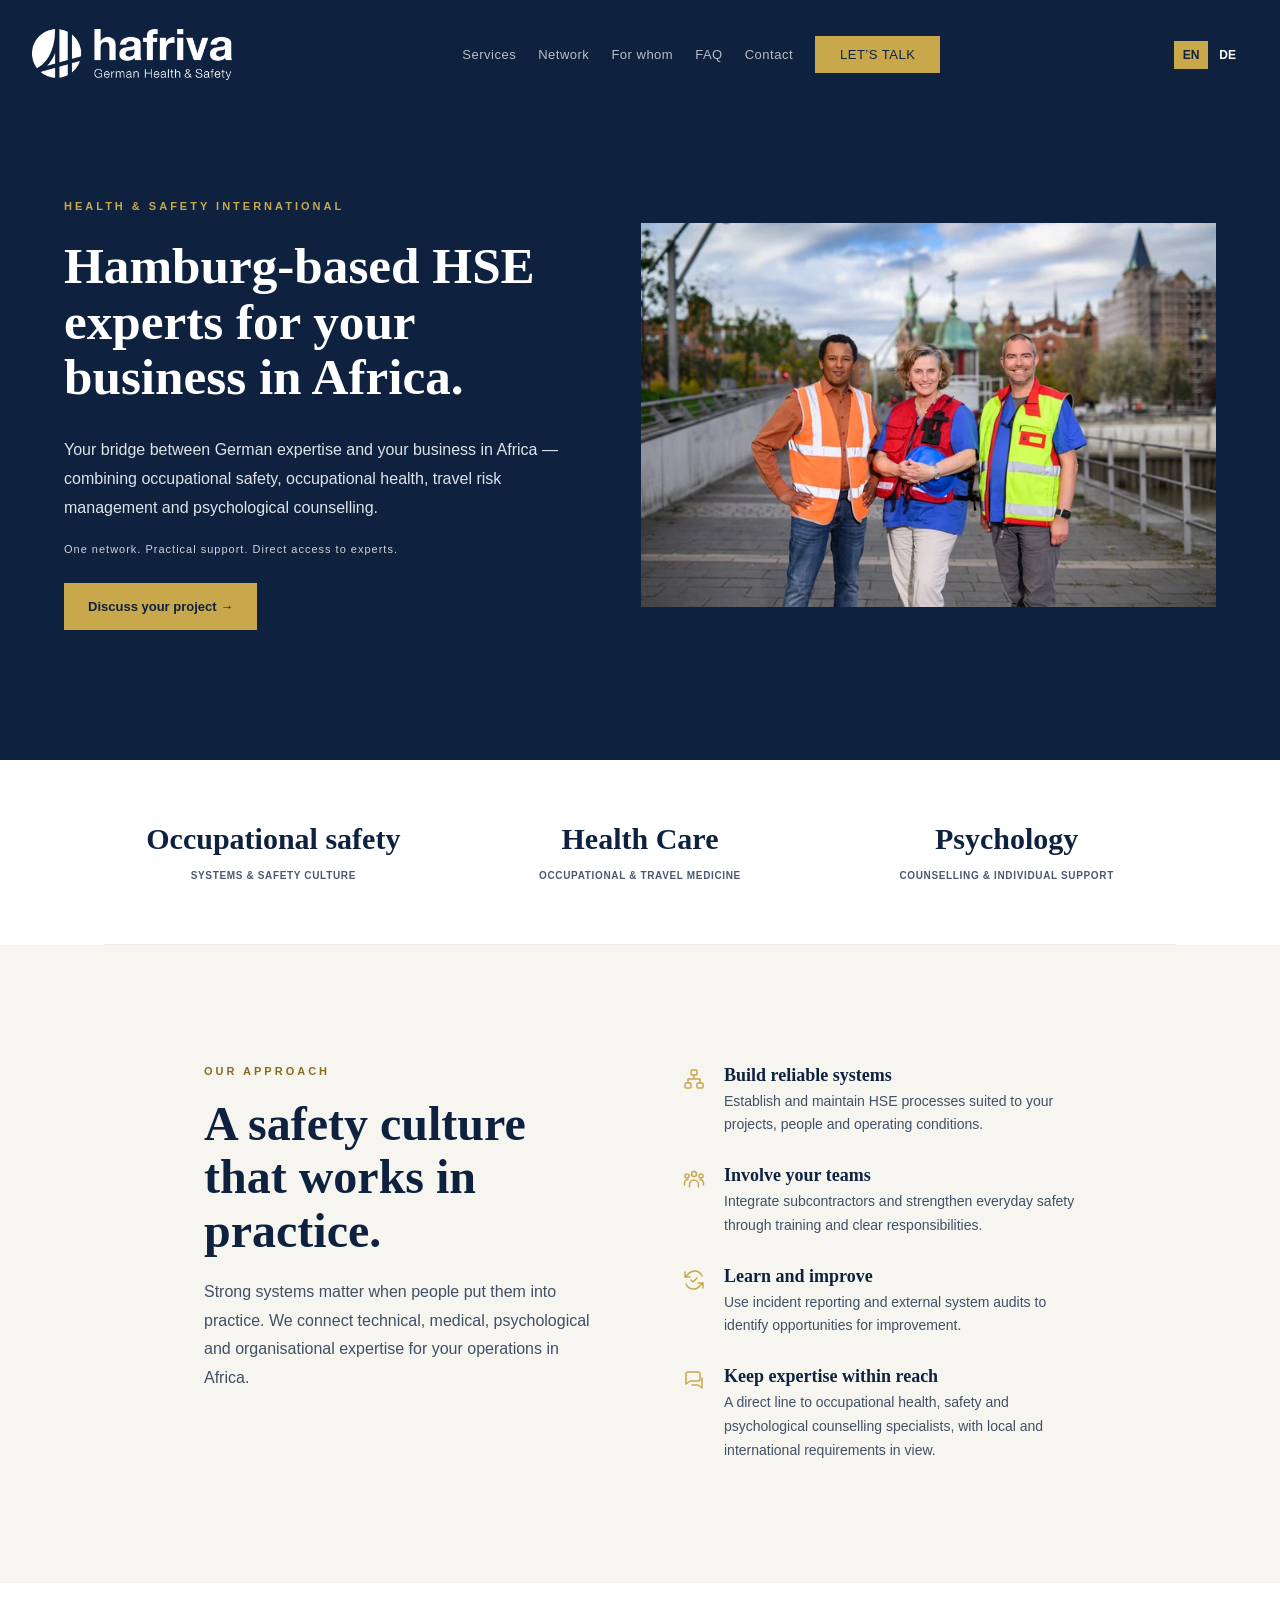
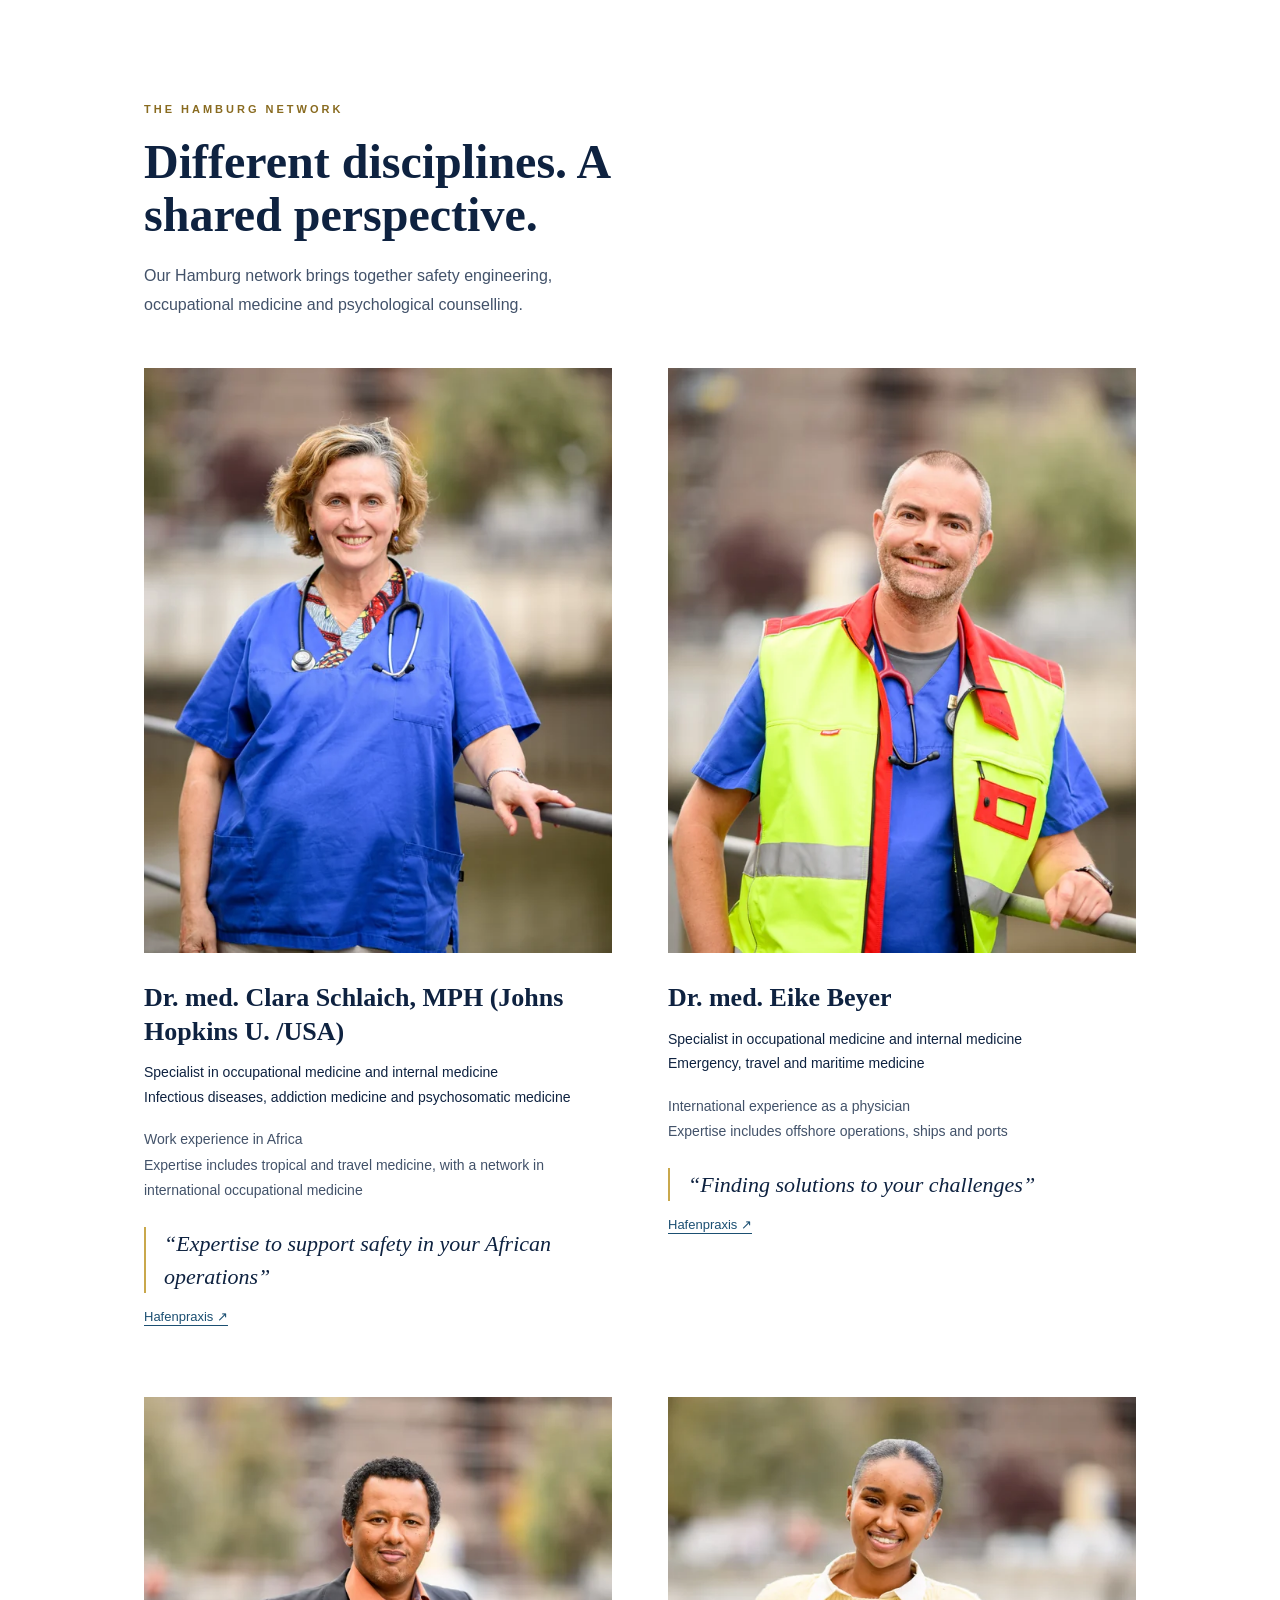
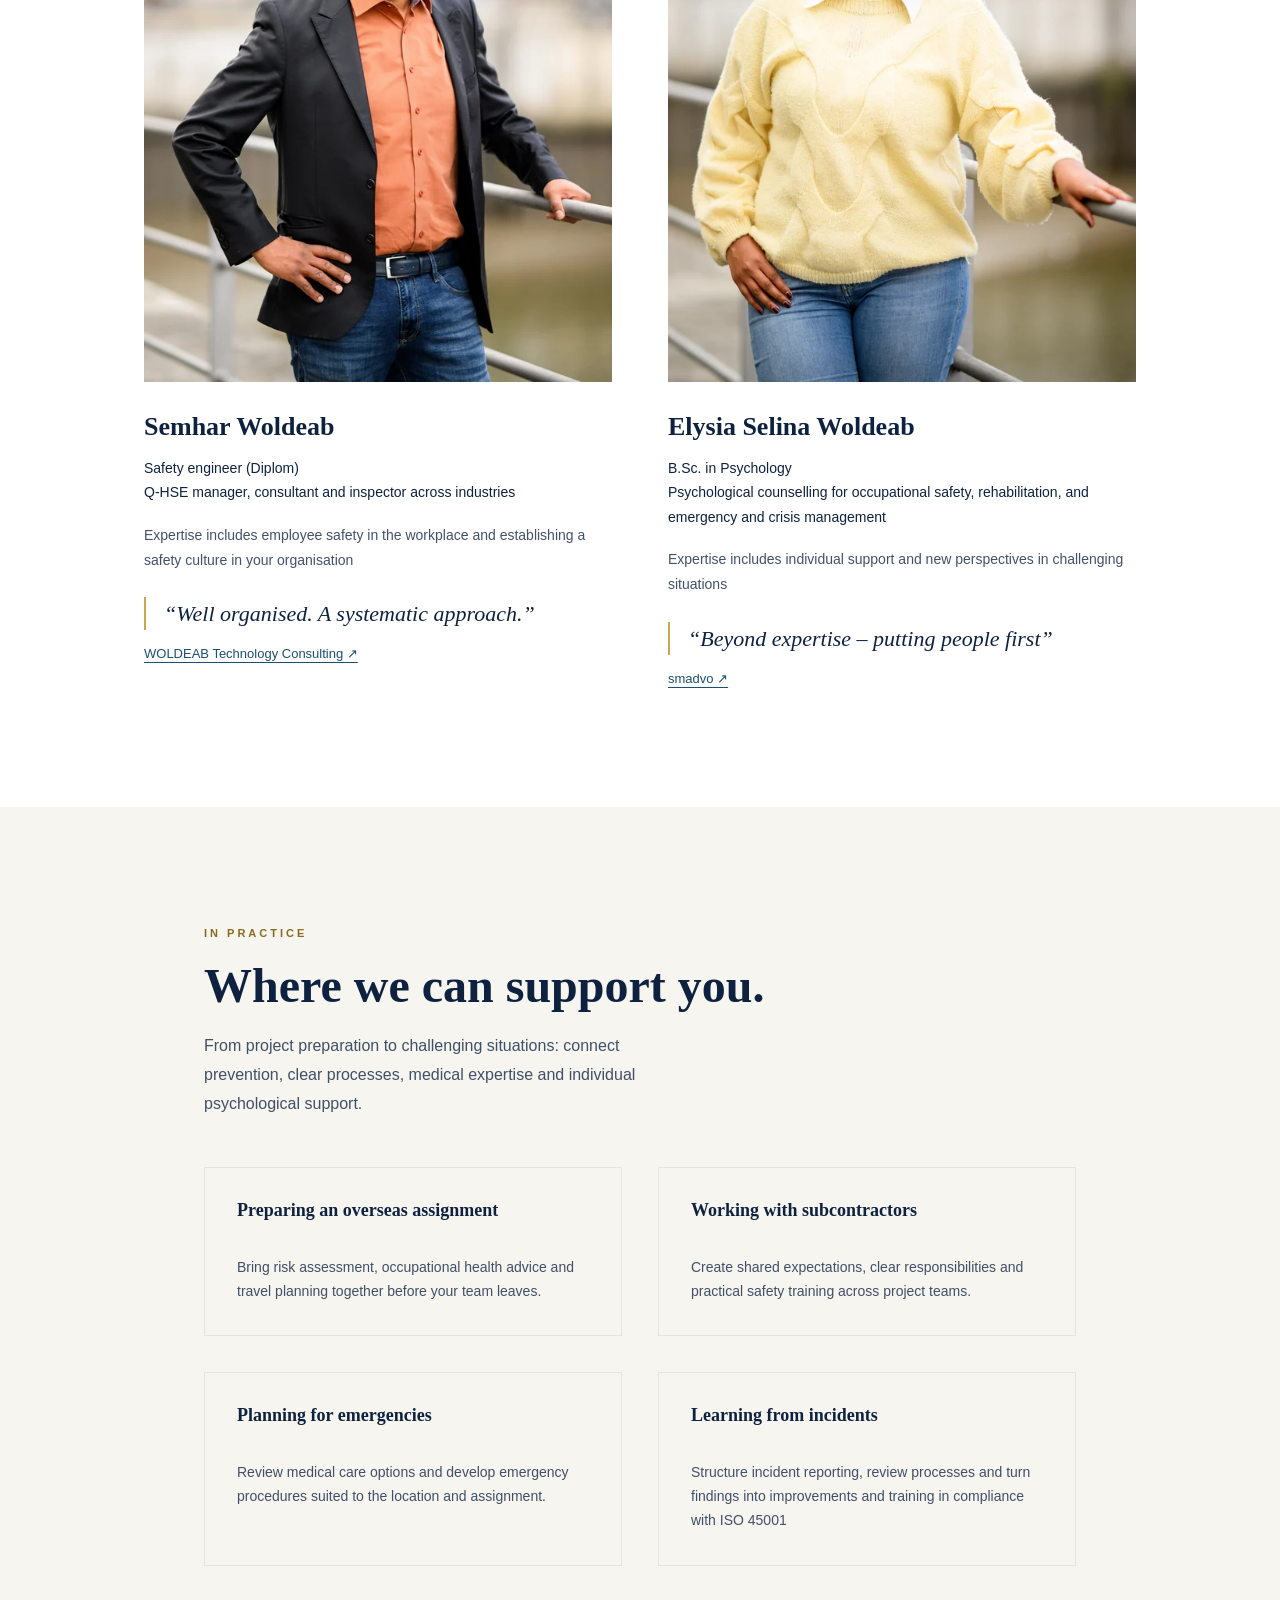
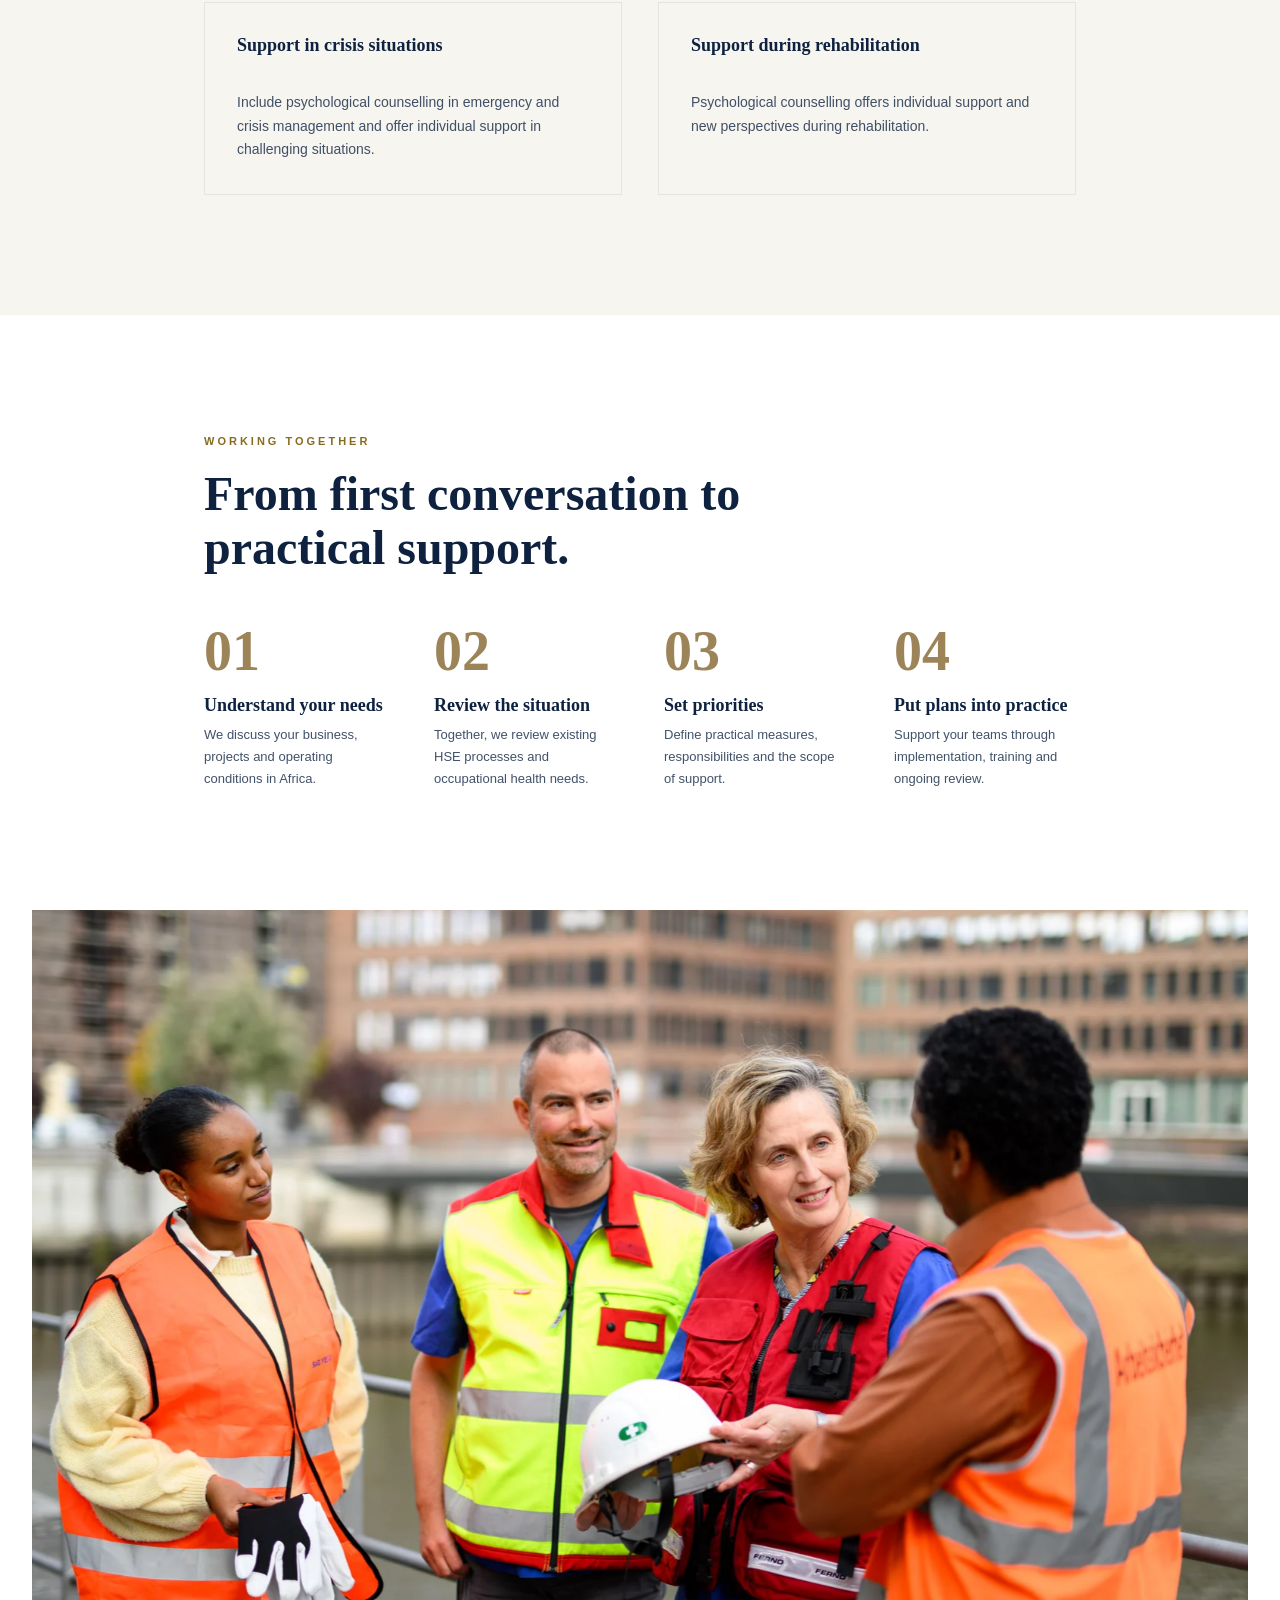
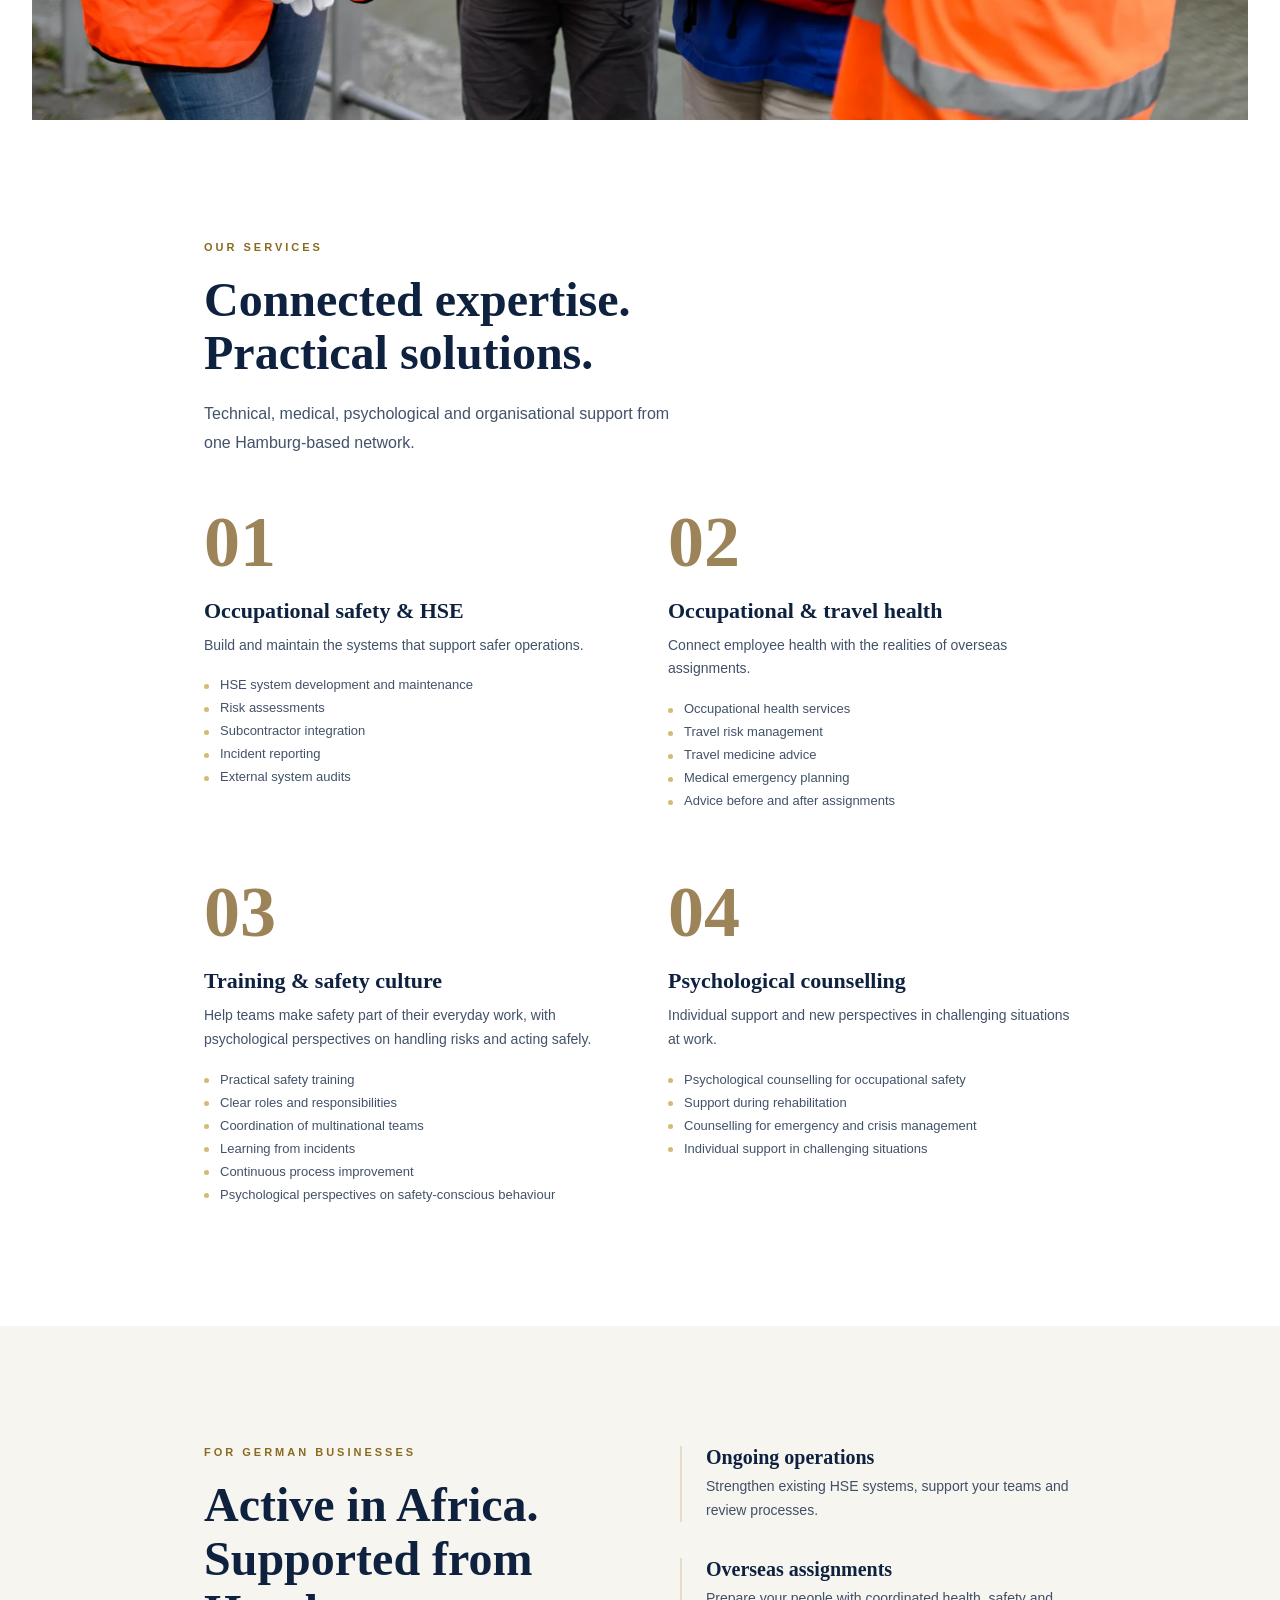
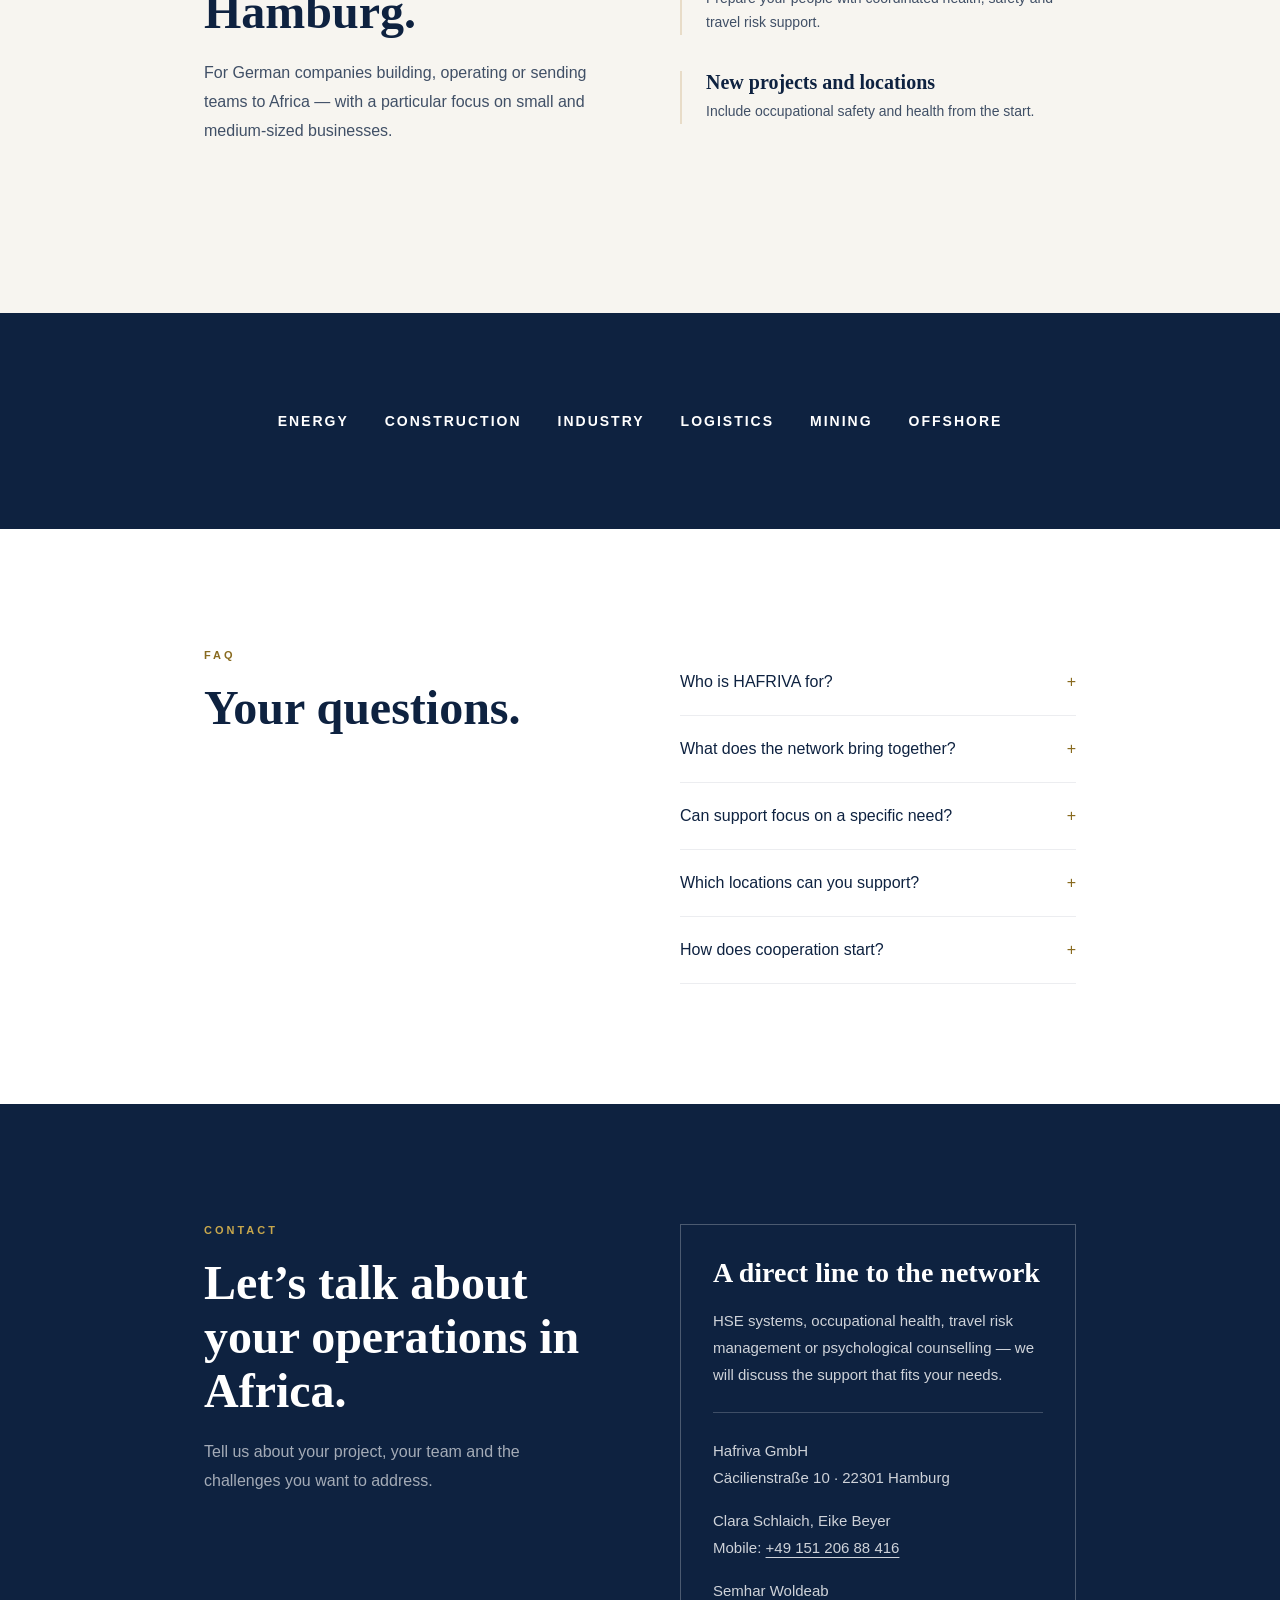
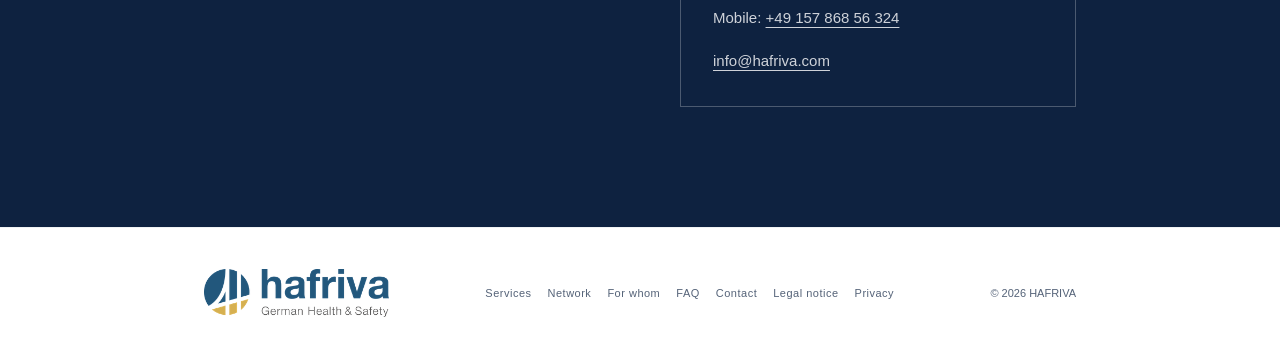
==== commit 6b3ee77c: "Remove redundant location line from contact section" ====
--- a/index.html
+++ b/index.html
@@ -13,17 +13,17 @@
 <meta name="twitter:card" content="summary">
 <meta name="twitter:title" content="HAFRIVA – Hamburg-based HSE experts for Africa" data-meta-i18n="document.title">
 <meta name="twitter:description" content="Hamburg-based network supporting German businesses in Africa with HSE, occupational health, travel risk management, psychological counselling and training." data-meta-i18n="document.description">
-<style id="critical-css">:root{--navy:#0E2240;--royal:#1B4F72;--gold:#C9A84C;--gold-ink:#896B20;--number-ink:#9C8458;--beige:#E8DCC8;--cream:#F7F5F0;--white:#FFFFFF}*{margin:0;padding:0;box-sizing:border-box}body{font-family:"Inter",sans-serif;overflow-x:hidden}.container{max-width:1000px;margin:0 auto;padding:0 64px}.nav{position:fixed;top:0;left:0;right:0;z-index:100;padding:28px 0;transition:all 0.4s}.nav-inner{margin:0 auto;display:flex;align-items:center;justify-content:space-between;max-width:1280px;gap:24px;padding:0 32px}.nav.scrolled{background:rgba(255,255,255,0.97);backdrop-filter:blur(12px);padding:18px 0}.nav-brand{display:flex;align-items:center;gap:10px;text-decoration:none;flex-shrink:0}.nav-links{display:flex;align-items:center;gap:22px}.nav-links a{text-decoration:none;color:var(--white);font-size:13px;font-weight:500;letter-spacing:0.5px;opacity:0.7;transition:all 0.3s}.nav-links a:hover{opacity:1}.nav.scrolled .nav-links a{color:var(--navy)}.nav-cta{background:var(--gold);border:1.5px solid var(--gold);padding:10px 24px;font-size:12px;font-weight:600;letter-spacing:1px;text-transform:uppercase;cursor:pointer;transition:all 0.3s;white-space:nowrap;text-decoration:none}.nav-links .nav-cta{opacity:1;color:var(--navy)}.nav-cta:hover{background:transparent;border-color:var(--white);color:var(--white)}.nav.scrolled .nav-cta{background:var(--gold);border-color:var(--gold);color:var(--navy)}.nav.scrolled .nav-cta:hover{background:transparent;border-color:var(--navy);color:var(--navy)}.hamburger{display:none;background:none;border:none;cursor:pointer}.hamburger span{display:block;width:22px;height:1.5px;margin:5px 0;background:white}.hero{display:flex;position:relative;padding:0;background:var(--navy);min-height:760px;align-items:center}.hero-text{position:relative;text-align:left;max-width:900px;min-width:0}.hero-eyebrow{font-size:11px;font-weight:600;letter-spacing:3px;text-transform:uppercase;color:var(--gold);display:flex;align-items:center;gap:12px;justify-content:flex-start;margin-bottom:26px;text-shadow:none}.hero h1{font-family:"Playfair Display",serif;font-weight:700;color:var(--white);margin:0 0 32px;max-width:700px;line-height:1.08;font-size:clamp(40px,4vw,58px)}.hero-desc{line-height:1.8;margin-bottom:20px;text-align:left;max-width:600px;color:rgba(255,255,255,.87);font-size:16px}.hero-standards{font-size:11px;font-weight:500;color:rgba(255,255,255,.8);letter-spacing:1px;margin-bottom:28px}.competency-strip{padding:60px 0;border-bottom:1px solid rgba(14,34,64,0.08);display:grid;grid-template-columns:repeat(3,minmax(0,1fr));gap:28px;scroll-margin-top:100px}.competency-item{text-align:center}.competency-title{font-family:"Playfair Display",serif;font-weight:700;color:var(--navy);font-size:clamp(24px,2.5vw,30px);line-height:1.25}.competency-subtitle{font-weight:600;text-transform:uppercase;overflow-wrap:break-word;opacity:.75;font-size:10px;letter-spacing:.65px;line-height:1.6;margin-top:10px;hyphens:none;text-wrap:balance}.section{padding:120px 0}.eyebrow{font-size:11px;font-weight:600;letter-spacing:3px;text-transform:uppercase;margin-bottom:20px;display:flex;align-items:center;gap:12px}.section-title{font-family:"Playfair Display",serif;font-size:48px;line-height:1.12;margin-bottom:20px;max-width:560px;font-weight:700}.section-desc{font-size:16px;line-height:1.8;max-width:480px;margin-bottom:48px}.approach-section{padding:120px 0}.approach-layout{display:grid;grid-template-columns:1fr 1fr;gap:80px;align-items:start}.approach-items{display:flex;flex-direction:column;gap:28px}.approach-item{display:flex;gap:16px;align-items:flex-start}.approach-item .approach-icon{flex-shrink:0;width:28px;height:28px;display:flex;align-items:center;justify-content:center;font-size:14px}.approach-icon svg{display:block;width:24px;height:24px}.approach-item h3{font-family:"Playfair Display",serif;font-size:18px;font-weight:700;margin-bottom:4px}.approach-item p{font-size:14px;line-height:1.7}.team-layout{display:grid;grid-template-columns:repeat(2,minmax(0,1fr));gap:72px 56px}.team-member{position:relative}.team-photo{margin-bottom:28px;position:relative;display:block;width:100%;height:auto;aspect-ratio:4/5;object-fit:cover}.team-member h3{font-family:"Playfair Display",serif;font-weight:700;margin-bottom:12px;font-size:26px;line-height:1.3}.team-member p{font-size:14px;line-height:1.8}.cases-section{padding:120px 0}.cases-section .section-title{max-width:100%;text-wrap:balance}.cases-layout{display:grid;grid-template-columns:repeat(2,1fr);gap:36px;margin-top:48px}.case-card{padding:32px;border:1px solid rgba(14,34,64,0.08);display:flex;flex-direction:column}.case-card h3{font-family:"Playfair Display",serif;font-size:18px;font-weight:700;margin-bottom:8px;min-height:48px}.case-card p{font-size:14px;line-height:1.7}.process-layout{list-style:none;display:grid;grid-template-columns:repeat(4,1fr);gap:48px;margin-top:48px}.process-step{position:relative}.process-number{font-family:"Playfair Display",serif;font-size:56px;font-weight:700;line-height:1;margin-bottom:16px}.process-step h3{font-family:"Playfair Display",serif;font-size:18px;font-weight:700;margin-bottom:8px}.process-step p{font-size:13px;line-height:1.7}.images-row{grid-template-columns:2fr 1fr;gap:0;display:block;max-width:1400px;margin:0 auto;padding:0 32px}.images-row .img-block{position:relative;overflow:hidden;height:auto;aspect-ratio:3/2}.images-row .img-block .parallax-image{position:absolute;left:0;right:0;top:-6%;height:112%;width:100%;object-fit:cover;object-position:center}.pillars-layout{display:grid;grid-template-columns:repeat(2,minmax(0,1fr));gap:64px 56px}.pillar{position:relative}.pillar-num{font-family:"Playfair Display",serif;font-size:72px;font-weight:700;line-height:1;margin-bottom:20px}.pillar h3{font-family:"Playfair Display",serif;font-size:22px;font-weight:700;margin-bottom:10px}.pillar p{font-size:14px;line-height:1.7;margin-bottom:16px}.pillar ul{list-style:none}.pillar ul li{font-size:13px;padding:4px 0 4px 16px;position:relative}.pillar ul li::before{content:"";position:absolute;left:0;top:0.8em;width:5px;height:5px}.audience-layout{display:grid;grid-template-columns:1fr 1fr;gap:80px;align-items:start}.audience-items{display:flex;flex-direction:column;gap:36px}.audience-item{padding-left:24px;border-left:2px solid var(--beige)}.audience-item h3{font-family:"Playfair Display",serif;font-size:20px;font-weight:700;margin-bottom:6px}.audience-item p{font-size:14px;line-height:1.7}.industries-section{padding:100px 0}.industries{display:flex;justify-content:center;flex-wrap:wrap;gap:36px}.industry-label{font-size:14px;font-weight:600;letter-spacing:2px;text-transform:uppercase}.faq-layout{display:grid;grid-template-columns:1fr 1fr;gap:80px;align-items:start}.faq-item{border-bottom:1px solid rgba(14,34,64,0.08)}.faq-question{display:flex;justify-content:space-between;align-items:center;padding:24px 0;font-size:16px;font-weight:500}.faq-answer{overflow:hidden;max-height:none}.faq-answer p{font-size:14px;line-height:1.8;padding-bottom:24px}.contact-section{padding:120px 0;position:relative;overflow:hidden}.contact-layout{display:grid;grid-template-columns:1fr 1fr;gap:80px;align-items:start}.contact-info{margin-top:40px;display:flex;flex-direction:column;gap:20px}.footer{padding:40px 0;border-top:1px solid rgba(14,34,64,0.06)}.footer-inner{display:flex;justify-content:space-between;align-items:center;gap:24px}.footer-brand{display:flex;align-items:center;gap:8px}.footer-links{display:flex;flex-wrap:wrap;justify-content:center;gap:16px}.footer-links a{font-size:11px;letter-spacing:0.5px}.footer-copy{font-size:11px}.reveal{opacity:1;transform:none}.motion-enabled .reveal{opacity:0;transform:translateY(48px)}.motion-enabled .reveal.visible{opacity:1;transform:translateY(0);transition:opacity 1.8s ease-out,transform 1.8s ease-out}.motion-enabled .reveal.visible.reveal-delay-1{transition-delay:0.25s}.motion-enabled .reveal.visible.reveal-delay-2{transition-delay:0.5s}.motion-enabled .reveal.visible.reveal-delay-3{transition-delay:0.75s}.approach-layout>*,.team-layout>*,.cases-layout>*,.process-layout>*,.pillars-layout>*,.audience-layout>*,.faq-layout>*,.contact-layout>*,.competency-strip>*{min-width:0}h1,h2,h3,p,li{overflow-wrap:break-word}.nav-tools{display:flex;align-items:center;gap:20px}.language-switch{display:flex;gap:2px;border:0;padding:3px;color:white}.language-switch button{font:600 12px Inter,sans-serif;padding:7px 9px;border:0;background:transparent;color:inherit;cursor:pointer}.language-switch button[aria-pressed="true"]{background:var(--gold);color:var(--navy)}.nav.scrolled .language-switch{color:var(--navy)}.nav.scrolled .hamburger span{background:var(--navy)}.hero-inner{display:grid;grid-template-columns:minmax(0,.95fr) minmax(0,1.05fr);gap:56px;align-items:center;min-height:760px;padding:170px 0 100px}.hero-action{display:inline-block;background:var(--gold);color:var(--navy);padding:16px 24px;font-size:13px;font-weight:600;text-decoration:none}.team-link{display:inline-block;margin-top:16px;font-size:13px}.contact-card{border:1px solid rgba(255,255,255,.25);padding:32px}.contact-card h3{font:700 28px "Playfair Display",serif;margin-bottom:18px}.contact-card p{font-size:15px;line-height:1.8}.contact-details{margin-top:24px;padding-top:24px;border-top:1px solid rgba(255,255,255,.2)}.contact-person{margin-top:16px;margin-bottom:16px}.contact-details a{overflow-wrap:anywhere}.legal-dialog{margin:auto;width:calc(100% - 32px);max-width:720px;max-height:calc(100dvh - 64px);overflow:auto;overscroll-behavior:contain;border:0;padding:0}body:has(.legal-dialog[open]){overflow:hidden}.legal-toolbar{position:sticky;top:0;z-index:1;display:flex;align-items:center;justify-content:space-between;gap:16px;padding:28px clamp(24px,4vw,48px) 20px;border-bottom:1px solid rgba(14,34,64,.1)}.legal-toolbar h2{min-width:0;hyphens:auto;overflow-wrap:anywhere;font:700 clamp(28px,4vw,38px)/1.15 "Playfair Display",serif}.legal-toolbar form{flex-shrink:0}.legal-close{display:grid;width:44px;height:44px;padding:0;border:0}.legal-close svg{display:block}.legal-content{padding:8px clamp(24px,4vw,48px) 40px;overflow-wrap:anywhere}.legal-content h3{margin-top:28px;margin-bottom:10px;font:700 20px/1.4 "Playfair Display",serif}.legal-content p,.legal-content dd{font-size:14px;line-height:1.85;white-space:pre-line}.legal-content dt{margin-top:16px;margin-bottom:4px;font-size:14px;font-weight:600}.faq-item summary{list-style:none}.faq-item summary::-webkit-details-marker{display:none}.faq-item summary::after{content:"+";margin-left:18px}section[id]{scroll-margin-top:100px}.skip-link{position:fixed;left:16px;top:-100px;z-index:200;background:white;padding:12px;color:var(--navy)}.skip-link:focus{top:12px}.nav-brand img{display:block;width:200px;height:auto;filter:brightness(0) invert(1);transition:filter .3s}.nav.scrolled .nav-brand img{filter:none}.footer-brand img{display:block;width:185px;height:auto}.hero>.container{width:100%;position:relative;max-width:1440px;padding:0 64px}.hero-photo{min-width:0;position:relative;margin:0;aspect-ratio:3 / 2}.hero-photo img{display:block;width:100%;height:auto;aspect-ratio:3/2}.team-container{max-width:1120px}.team-member .profile-qualification{white-space:pre-line;font-size:14px;line-height:1.75;margin-bottom:18px}.team-member .profile-expertise{white-space:pre-line;margin-bottom:24px}.profile-quote{margin:0;border-left:2px solid var(--gold);padding-left:18px;font:italic 22px/1.5 "Playfair Display",serif}#psychologische-beratung{scroll-margin-top:120px}.competency-container{max-width:1200px}.motion-enabled .reveal:focus-within,.motion-enabled .reveal.visible:focus-within{opacity:1;transform:none;transition:none;transition-delay:0s}@media (max-width:1100px){.nav{padding:18px 0}.nav-links{display:none}.hamburger{display:block;width:44px;height:44px;flex-shrink:0}.nav-links.open{display:flex;flex-direction:column;position:absolute;top:100%;left:0;right:0;background:white;padding:24px 32px;box-shadow:0 10px 20px #0001;max-height:calc(100svh - 90px);overflow-y:auto;overscroll-behavior:contain;gap:8px}.nav-links.open .nav-cta:hover{background:var(--beige)}.hero>.container{padding:0 32px}.hero-inner{grid-template-columns:1fr;gap:40px;min-height:0;padding:150px 0 64px}.hero{min-height:0}.hero-text{max-width:760px}.hero h1{max-width:760px;font-size:clamp(40px,5.5vw,58px)}.hero-photo{width:100%;max-width:800px}.language-switch button{min-width:44px;min-height:44px}.hamburger span{margin:5px auto}.nav-tools{gap:8px}.nav-links.open a{color:var(--navy);opacity:1;display:flex;align-items:center;justify-content:center;min-height:44px}.team-link,.footer-links a{display:inline-flex;align-items:center;min-height:44px}}@media (max-width:1024px){.container{padding:0 32px}.approach-layout,.audience-layout,.faq-layout,.contact-layout,.cases-layout,.process-layout{grid-template-columns:1fr;gap:48px}.section{padding:80px 0}.section-title{font-size:36px}.images-row{grid-template-columns:1fr}.industries{flex-wrap:wrap;gap:24px}.nav-links.open{border-bottom:1px solid rgba(14,34,64,0.08)}.footer-inner{flex-direction:column;gap:20px;text-align:center}.footer-links{justify-content:center;flex-wrap:wrap}.approach-section,.cases-section{padding:80px 0}}@media (min-width:601px) and (max-width:1024px){.team-layout{grid-template-columns:repeat(2,minmax(0,1fr));gap:56px 32px}}@media (max-width:900px){.competency-strip{grid-template-columns:1fr;gap:30px;padding:40px 0}.competency-title{font-size:30px}.competency-subtitle{margin-top:6px}}@media (max-width:600px){.container{padding:0 24px}.pillar-num{font-size:56px}.section{padding:60px 0}.contact-section{padding:80px 0}.nav-inner{padding:0 20px;gap:10px}.language-switch button{padding:6px}.hero-inner{padding:112px 0 56px;gap:32px}.contact-card{padding:24px}.nav-brand img{width:145px}.hero>.container{padding:0 24px}.hero h1{font-size:clamp(34px,8.5vw,46px);margin-bottom:24px}.hero-desc{font-size:15px;margin-bottom:16px}.hero-eyebrow{font-size:9px;letter-spacing:2px;margin-bottom:20px}.hero-standards{line-height:1.7;margin-bottom:20px}.images-row{padding:0 16px}.team-layout{grid-template-columns:1fr;gap:56px}.team-photo{max-width:none}.team-member h3{font-size:25px}.pillars-layout{grid-template-columns:1fr;gap:48px}.case-card{padding:24px}.case-card h3{min-height:0;margin-bottom:14px}.profile-quote{font-size:20px}}@media (max-width:360px){.nav-brand img{width:120px}}@media (prefers-reduced-motion:reduce){html{scroll-behavior:auto}.motion-enabled .reveal{opacity:1;transform:none}.parallax-image{transform:none !important}*,*::before,*::after{transition:none !important;animation:none !important}}.visually-hidden{position:absolute;width:1px;height:1px;padding:0;margin:-1px;overflow:hidden;clip-path:inset(50%);white-space:nowrap;border:0}</style>
+<style id="critical-css">:root{--navy:#0E2240;--royal:#1B4F72;--gold:#C9A84C;--gold-ink:#896B20;--number-ink:#9C8458;--beige:#E8DCC8;--cream:#F7F5F0;--white:#FFFFFF}*{margin:0;padding:0;box-sizing:border-box}body{font-family:"Inter",sans-serif;overflow-x:hidden}.container{max-width:1000px;margin:0 auto;padding:0 64px}.nav{position:fixed;top:0;left:0;right:0;z-index:100;padding:28px 0;transition:all 0.4s}.nav-inner{margin:0 auto;display:flex;align-items:center;justify-content:space-between;max-width:1280px;gap:24px;padding:0 32px}.nav.scrolled{background:rgba(255,255,255,0.97);backdrop-filter:blur(12px);padding:18px 0}.nav-brand{display:flex;align-items:center;gap:10px;text-decoration:none;flex-shrink:0}.nav-links{display:flex;align-items:center;gap:22px}.nav-links a{text-decoration:none;color:var(--white);font-size:13px;font-weight:500;letter-spacing:0.5px;opacity:0.7;transition:all 0.3s}.nav-links a:hover{opacity:1}.nav.scrolled .nav-links a{color:var(--navy)}.nav-cta{background:var(--gold);border:1.5px solid var(--gold);padding:10px 24px;font-size:12px;font-weight:600;letter-spacing:1px;text-transform:uppercase;cursor:pointer;transition:all 0.3s;white-space:nowrap;text-decoration:none}.nav-links .nav-cta{opacity:1;color:var(--navy)}.nav-cta:hover{background:transparent;border-color:var(--white);color:var(--white)}.nav.scrolled .nav-cta{background:var(--gold);border-color:var(--gold);color:var(--navy)}.nav.scrolled .nav-cta:hover{background:transparent;border-color:var(--navy);color:var(--navy)}.hamburger{display:none;background:none;border:none;cursor:pointer}.hamburger span{display:block;width:22px;height:1.5px;margin:5px 0;background:white}.hero{display:flex;position:relative;padding:0;background:var(--navy);min-height:760px;align-items:center}.hero-text{position:relative;text-align:left;max-width:900px;min-width:0}.hero-eyebrow{font-size:11px;font-weight:600;letter-spacing:3px;text-transform:uppercase;color:var(--gold);display:flex;align-items:center;gap:12px;justify-content:flex-start;margin-bottom:26px;text-shadow:none}.hero h1{font-family:"Playfair Display",serif;font-weight:700;color:var(--white);margin:0 0 32px;max-width:700px;line-height:1.08;font-size:clamp(40px,4vw,58px)}.hero-desc{line-height:1.8;margin-bottom:20px;text-align:left;max-width:600px;color:rgba(255,255,255,.87);font-size:16px}.hero-standards{font-size:11px;font-weight:500;color:rgba(255,255,255,.8);letter-spacing:1px;margin-bottom:28px}.competency-strip{padding:60px 0;border-bottom:1px solid rgba(14,34,64,0.08);display:grid;grid-template-columns:repeat(3,minmax(0,1fr));gap:28px;scroll-margin-top:100px}.competency-item{text-align:center}.competency-title{font-family:"Playfair Display",serif;font-weight:700;color:var(--navy);font-size:clamp(24px,2.5vw,30px);line-height:1.25}.competency-subtitle{font-weight:600;text-transform:uppercase;overflow-wrap:break-word;opacity:.75;font-size:10px;letter-spacing:.65px;line-height:1.6;margin-top:10px;hyphens:none;text-wrap:balance}.section{padding:120px 0}.eyebrow{font-size:11px;font-weight:600;letter-spacing:3px;text-transform:uppercase;margin-bottom:20px;display:flex;align-items:center;gap:12px}.section-title{font-family:"Playfair Display",serif;font-size:48px;line-height:1.12;margin-bottom:20px;max-width:560px;font-weight:700}.section-desc{font-size:16px;line-height:1.8;max-width:480px;margin-bottom:48px}.approach-section{padding:120px 0}.approach-layout{display:grid;grid-template-columns:1fr 1fr;gap:80px;align-items:start}.approach-items{display:flex;flex-direction:column;gap:28px}.approach-item{display:flex;gap:16px;align-items:flex-start}.approach-item .approach-icon{flex-shrink:0;width:28px;height:28px;display:flex;align-items:center;justify-content:center;font-size:14px}.approach-icon svg{display:block;width:24px;height:24px}.approach-item h3{font-family:"Playfair Display",serif;font-size:18px;font-weight:700;margin-bottom:4px}.approach-item p{font-size:14px;line-height:1.7}.team-layout{display:grid;grid-template-columns:repeat(2,minmax(0,1fr));gap:72px 56px}.team-member{position:relative}.team-photo{margin-bottom:28px;position:relative;display:block;width:100%;height:auto;aspect-ratio:4/5;object-fit:cover}.team-member h3{font-family:"Playfair Display",serif;font-weight:700;margin-bottom:12px;font-size:26px;line-height:1.3}.team-member p{font-size:14px;line-height:1.8}.cases-section{padding:120px 0}.cases-section .section-title{max-width:100%;text-wrap:balance}.cases-layout{display:grid;grid-template-columns:repeat(2,1fr);gap:36px;margin-top:48px}.case-card{padding:32px;border:1px solid rgba(14,34,64,0.08);display:flex;flex-direction:column}.case-card h3{font-family:"Playfair Display",serif;font-size:18px;font-weight:700;margin-bottom:8px;min-height:48px}.case-card p{font-size:14px;line-height:1.7}.process-layout{list-style:none;display:grid;grid-template-columns:repeat(4,1fr);gap:48px;margin-top:48px}.process-step{position:relative}.process-number{font-family:"Playfair Display",serif;font-size:56px;font-weight:700;line-height:1;margin-bottom:16px}.process-step h3{font-family:"Playfair Display",serif;font-size:18px;font-weight:700;margin-bottom:8px}.process-step p{font-size:13px;line-height:1.7}.images-row{grid-template-columns:2fr 1fr;gap:0;display:block;max-width:1400px;margin:0 auto;padding:0 32px}.images-row .img-block{position:relative;overflow:hidden;height:auto;aspect-ratio:3/2}.images-row .img-block .parallax-image{position:absolute;left:0;right:0;top:-6%;height:112%;width:100%;object-fit:cover;object-position:center}.pillars-layout{display:grid;grid-template-columns:repeat(2,minmax(0,1fr));gap:64px 56px}.pillar{position:relative}.pillar-num{font-family:"Playfair Display",serif;font-size:72px;font-weight:700;line-height:1;margin-bottom:20px}.pillar h3{font-family:"Playfair Display",serif;font-size:22px;font-weight:700;margin-bottom:10px}.pillar p{font-size:14px;line-height:1.7;margin-bottom:16px}.pillar ul{list-style:none}.pillar ul li{font-size:13px;padding:4px 0 4px 16px;position:relative}.pillar ul li::before{content:"";position:absolute;left:0;top:0.8em;width:5px;height:5px}.audience-layout{display:grid;grid-template-columns:1fr 1fr;gap:80px;align-items:start}.audience-items{display:flex;flex-direction:column;gap:36px}.audience-item{padding-left:24px;border-left:2px solid var(--beige)}.audience-item h3{font-family:"Playfair Display",serif;font-size:20px;font-weight:700;margin-bottom:6px}.audience-item p{font-size:14px;line-height:1.7}.industries-section{padding:100px 0}.industries{display:flex;justify-content:center;flex-wrap:wrap;gap:36px}.industry-label{font-size:14px;font-weight:600;letter-spacing:2px;text-transform:uppercase}.faq-layout{display:grid;grid-template-columns:1fr 1fr;gap:80px;align-items:start}.faq-item{border-bottom:1px solid rgba(14,34,64,0.08)}.faq-question{display:flex;justify-content:space-between;align-items:center;padding:24px 0;font-size:16px;font-weight:500}.faq-answer{overflow:hidden;max-height:none}.faq-answer p{font-size:14px;line-height:1.8;padding-bottom:24px}.contact-section{padding:120px 0;position:relative;overflow:hidden}.contact-layout{display:grid;grid-template-columns:1fr 1fr;gap:80px;align-items:start}.footer{padding:40px 0;border-top:1px solid rgba(14,34,64,0.06)}.footer-inner{display:flex;justify-content:space-between;align-items:center;gap:24px}.footer-brand{display:flex;align-items:center;gap:8px}.footer-links{display:flex;flex-wrap:wrap;justify-content:center;gap:16px}.footer-links a{font-size:11px;letter-spacing:0.5px}.footer-copy{font-size:11px}.reveal{opacity:1;transform:none}.motion-enabled .reveal{opacity:0;transform:translateY(48px)}.motion-enabled .reveal.visible{opacity:1;transform:translateY(0);transition:opacity 1.8s ease-out,transform 1.8s ease-out}.motion-enabled .reveal.visible.reveal-delay-1{transition-delay:0.25s}.motion-enabled .reveal.visible.reveal-delay-2{transition-delay:0.5s}.motion-enabled .reveal.visible.reveal-delay-3{transition-delay:0.75s}.approach-layout>*,.team-layout>*,.cases-layout>*,.process-layout>*,.pillars-layout>*,.audience-layout>*,.faq-layout>*,.contact-layout>*,.competency-strip>*{min-width:0}h1,h2,h3,p,li{overflow-wrap:break-word}.nav-tools{display:flex;align-items:center;gap:20px}.language-switch{display:flex;gap:2px;border:0;padding:3px;color:white}.language-switch button{font:600 12px Inter,sans-serif;padding:7px 9px;border:0;background:transparent;color:inherit;cursor:pointer}.language-switch button[aria-pressed="true"]{background:var(--gold);color:var(--navy)}.nav.scrolled .language-switch{color:var(--navy)}.nav.scrolled .hamburger span{background:var(--navy)}.hero-inner{display:grid;grid-template-columns:minmax(0,.95fr) minmax(0,1.05fr);gap:56px;align-items:center;min-height:760px;padding:170px 0 100px}.hero-action{display:inline-block;background:var(--gold);color:var(--navy);padding:16px 24px;font-size:13px;font-weight:600;text-decoration:none}.team-link{display:inline-block;margin-top:16px;font-size:13px}.contact-card{border:1px solid rgba(255,255,255,.25);padding:32px}.contact-card h3{font:700 28px "Playfair Display",serif;margin-bottom:18px}.contact-card p{font-size:15px;line-height:1.8}.contact-details{margin-top:24px;padding-top:24px;border-top:1px solid rgba(255,255,255,.2)}.contact-person{margin-top:16px;margin-bottom:16px}.contact-details a{overflow-wrap:anywhere}.legal-dialog{margin:auto;width:calc(100% - 32px);max-width:720px;max-height:calc(100dvh - 64px);overflow:auto;overscroll-behavior:contain;border:0;padding:0}body:has(.legal-dialog[open]){overflow:hidden}.legal-toolbar{position:sticky;top:0;z-index:1;display:flex;align-items:center;justify-content:space-between;gap:16px;padding:28px clamp(24px,4vw,48px) 20px;border-bottom:1px solid rgba(14,34,64,.1)}.legal-toolbar h2{min-width:0;hyphens:auto;overflow-wrap:anywhere;font:700 clamp(28px,4vw,38px)/1.15 "Playfair Display",serif}.legal-toolbar form{flex-shrink:0}.legal-close{display:grid;width:44px;height:44px;padding:0;border:0}.legal-close svg{display:block}.legal-content{padding:8px clamp(24px,4vw,48px) 40px;overflow-wrap:anywhere}.legal-content h3{margin-top:28px;margin-bottom:10px;font:700 20px/1.4 "Playfair Display",serif}.legal-content p,.legal-content dd{font-size:14px;line-height:1.85;white-space:pre-line}.legal-content dt{margin-top:16px;margin-bottom:4px;font-size:14px;font-weight:600}.faq-item summary{list-style:none}.faq-item summary::-webkit-details-marker{display:none}.faq-item summary::after{content:"+";margin-left:18px}section[id]{scroll-margin-top:100px}.skip-link{position:fixed;left:16px;top:-100px;z-index:200;background:white;padding:12px;color:var(--navy)}.skip-link:focus{top:12px}.nav-brand img{display:block;width:200px;height:auto;filter:brightness(0) invert(1);transition:filter .3s}.nav.scrolled .nav-brand img{filter:none}.footer-brand img{display:block;width:185px;height:auto}.hero>.container{width:100%;position:relative;max-width:1440px;padding:0 64px}.hero-photo{min-width:0;position:relative;margin:0;aspect-ratio:3 / 2}.hero-photo img{display:block;width:100%;height:auto;aspect-ratio:3/2}.team-container{max-width:1120px}.team-member .profile-qualification{white-space:pre-line;font-size:14px;line-height:1.75;margin-bottom:18px}.team-member .profile-expertise{white-space:pre-line;margin-bottom:24px}.profile-quote{margin:0;border-left:2px solid var(--gold);padding-left:18px;font:italic 22px/1.5 "Playfair Display",serif}#psychologische-beratung{scroll-margin-top:120px}.competency-container{max-width:1200px}.motion-enabled .reveal:focus-within,.motion-enabled .reveal.visible:focus-within{opacity:1;transform:none;transition:none;transition-delay:0s}@media (max-width:1100px){.nav{padding:18px 0}.nav-links{display:none}.hamburger{display:block;width:44px;height:44px;flex-shrink:0}.nav-links.open{display:flex;flex-direction:column;position:absolute;top:100%;left:0;right:0;background:white;padding:24px 32px;box-shadow:0 10px 20px #0001;max-height:calc(100svh - 90px);overflow-y:auto;overscroll-behavior:contain;gap:8px}.nav-links.open .nav-cta:hover{background:var(--beige)}.hero>.container{padding:0 32px}.hero-inner{grid-template-columns:1fr;gap:40px;min-height:0;padding:150px 0 64px}.hero{min-height:0}.hero-text{max-width:760px}.hero h1{max-width:760px;font-size:clamp(40px,5.5vw,58px)}.hero-photo{width:100%;max-width:800px}.language-switch button{min-width:44px;min-height:44px}.hamburger span{margin:5px auto}.nav-tools{gap:8px}.nav-links.open a{color:var(--navy);opacity:1;display:flex;align-items:center;justify-content:center;min-height:44px}.team-link,.footer-links a{display:inline-flex;align-items:center;min-height:44px}}@media (max-width:1024px){.container{padding:0 32px}.approach-layout,.audience-layout,.faq-layout,.contact-layout,.cases-layout,.process-layout{grid-template-columns:1fr;gap:48px}.section{padding:80px 0}.section-title{font-size:36px}.images-row{grid-template-columns:1fr}.industries{flex-wrap:wrap;gap:24px}.nav-links.open{border-bottom:1px solid rgba(14,34,64,0.08)}.footer-inner{flex-direction:column;gap:20px;text-align:center}.footer-links{justify-content:center;flex-wrap:wrap}.approach-section,.cases-section{padding:80px 0}}@media (min-width:601px) and (max-width:1024px){.team-layout{grid-template-columns:repeat(2,minmax(0,1fr));gap:56px 32px}}@media (max-width:900px){.competency-strip{grid-template-columns:1fr;gap:30px;padding:40px 0}.competency-title{font-size:30px}.competency-subtitle{margin-top:6px}}@media (max-width:600px){.container{padding:0 24px}.pillar-num{font-size:56px}.section{padding:60px 0}.contact-section{padding:80px 0}.nav-inner{padding:0 20px;gap:10px}.language-switch button{padding:6px}.hero-inner{padding:112px 0 56px;gap:32px}.contact-card{padding:24px}.nav-brand img{width:145px}.hero>.container{padding:0 24px}.hero h1{font-size:clamp(34px,8.5vw,46px);margin-bottom:24px}.hero-desc{font-size:15px;margin-bottom:16px}.hero-eyebrow{font-size:9px;letter-spacing:2px;margin-bottom:20px}.hero-standards{line-height:1.7;margin-bottom:20px}.images-row{padding:0 16px}.team-layout{grid-template-columns:1fr;gap:56px}.team-photo{max-width:none}.team-member h3{font-size:25px}.pillars-layout{grid-template-columns:1fr;gap:48px}.case-card{padding:24px}.case-card h3{min-height:0;margin-bottom:14px}.profile-quote{font-size:20px}}@media (max-width:360px){.nav-brand img{width:120px}}@media (prefers-reduced-motion:reduce){html{scroll-behavior:auto}.motion-enabled .reveal{opacity:1;transform:none}.parallax-image{transform:none !important}*,*::before,*::after{transition:none !important;animation:none !important}}.visually-hidden{position:absolute;width:1px;height:1px;padding:0;margin:-1px;overflow:hidden;clip-path:inset(50%);white-space:nowrap;border:0}</style>
 <link rel="preload" as="image" type="image/webp" href="images/shooting-2026/team-hamburg-1200.webp" imagesrcset="images/shooting-2026/team-hamburg-360.webp 360w, images/shooting-2026/team-hamburg-480.webp 480w, images/shooting-2026/team-hamburg-720.webp 720w, images/shooting-2026/team-hamburg-1200.webp 1200w, images/shooting-2026/team-hamburg-1800.webp 1800w, images/shooting-2026/team-hamburg-2400.webp 2400w" imagesizes="(max-width:600px) calc(100vw - 48px), (max-width:864px) calc(100vw - 64px), (max-width:1100px) 800px, (max-width:1440px) calc(52.5vw - 96.6px), 660px" fetchpriority="high">
-<link rel="preload" href="website/styles/site.min.css?v=20261103-privacy-release" as="style" onload="this.onload=null;this.rel='stylesheet'">
+<link rel="preload" href="website/styles/site.min.css?v=20261103-contact-location" as="style" onload="this.onload=null;this.rel='stylesheet'">
 <link rel="preload" href="website/styles/fonts.css?v=20261103-privacy-release" as="style" onload="this.onload=null;this.rel='stylesheet'">
 <noscript>
-<link rel="stylesheet" href="website/styles/site.min.css?v=20261103-privacy-release">
+<link rel="stylesheet" href="website/styles/site.min.css?v=20261103-contact-location">
 <link rel="stylesheet" href="website/styles/fonts.css?v=20261103-privacy-release">
 </noscript>
 <script defer src="website/scripts/reload.js"></script>
-<script type="module" src="website/scripts/main.js?v=20261103-privacy-release"></script>
-<link rel="modulepreload" href="website/scripts/translations.js?v=20261103-privacy-release">
+<script type="module" src="website/scripts/main.js?v=20261103-contact-location"></script>
+<link rel="modulepreload" href="website/scripts/translations.js?v=20261103-contact-location">
 </head>
 <body>
 <a class="skip-link" href="#main">
@@ -413,9 +413,6 @@
 <div class="eyebrow" data-i18n="contact.eyebrow">Contact</div>
 <h2 class="section-title" id="contact-title" data-i18n="contact.title">Let’s talk about your operations in Africa.</h2>
 <p class="section-desc" data-i18n="contact.description">Tell us about your project, your team and the challenges you want to address.</p>
-<div class="contact-info">
-<p data-i18n="contact.location">Hamburg, Germany</p>
-</div>
 </div>
 <div class="contact-card">
 <h3 data-i18n="contact.cardTitle">A direct line to the network</h3>
@@ -425,13 +422,13 @@
 <p data-i18n="contact.address">Cäcilienstraße 10 · 22301 Hamburg</p>
 <div class="contact-person">
 <p data-i18n="contact.medicalNames">Clara Schlaich, Eike Beyer</p>
-<p><span data-i18n="contact.mobileLabel">Mobile:</span> <a href="tel:+4915120688416" data-i18n="contact.medicalPhone">+49 151 206 88 416</a></p>
+<p><span data-i18n="contact.mobileLabel">Mobile:</span> <a href="tel:&#43;&#52;&#57;&#49;&#53;&#49;&#50;&#48;&#54;&#56;&#56;&#52;&#49;&#54;" data-i18n="contact.medicalPhone">&#43;&#52;&#57;&#32;&#49;&#53;&#49;&#32;&#50;&#48;&#54;&#32;&#56;&#56;&#32;&#52;&#49;&#54;</a></p>
 </div>
 <div class="contact-person">
 <p data-i18n="contact.safetyName">Semhar Woldeab</p>
-<p><span data-i18n="contact.mobileLabel">Mobile:</span> <a href="tel:+4915786856324" data-i18n="contact.telephone">+49 157 868 56 324</a></p>
-</div>
-<p><a href="mailto:info@hafriva.com" data-i18n="contact.email">info@hafriva.com</a></p>
+<p><span data-i18n="contact.mobileLabel">Mobile:</span> <a href="tel:&#43;&#52;&#57;&#49;&#53;&#55;&#56;&#54;&#56;&#53;&#54;&#51;&#50;&#52;" data-i18n="contact.telephone">&#43;&#52;&#57;&#32;&#49;&#53;&#55;&#32;&#56;&#54;&#56;&#32;&#53;&#54;&#32;&#51;&#50;&#52;</a></p>
+</div>
+<p><a href="mailto:&#105;&#110;&#102;&#111;&#64;&#104;&#97;&#102;&#114;&#105;&#118;&#97;&#46;&#99;&#111;&#109;" data-i18n="contact.email">&#105;&#110;&#102;&#111;&#64;&#104;&#97;&#102;&#114;&#105;&#118;&#97;&#46;&#99;&#111;&#109;</a></p>
 </div>
 </div>
 </div>
@@ -484,13 +481,13 @@
 <h3 data-i18n="legal.contact.title">Contact</h3>
 <div class="contact-person">
 <p data-i18n="contact.medicalNames">Clara Schlaich, Eike Beyer</p>
-<p><span data-i18n="contact.mobileLabel">Mobile:</span> <a href="tel:+4915120688416" data-i18n="contact.medicalPhone">+49 151 206 88 416</a></p>
+<p><span data-i18n="contact.mobileLabel">Mobile:</span> <a href="tel:&#43;&#52;&#57;&#49;&#53;&#49;&#50;&#48;&#54;&#56;&#56;&#52;&#49;&#54;" data-i18n="contact.medicalPhone">&#43;&#52;&#57;&#32;&#49;&#53;&#49;&#32;&#50;&#48;&#54;&#32;&#56;&#56;&#32;&#52;&#49;&#54;</a></p>
 </div>
 <div class="contact-person">
 <p data-i18n="contact.safetyName">Semhar Woldeab</p>
-<p><span data-i18n="contact.mobileLabel">Mobile:</span> <a href="tel:+4915786856324" data-i18n="contact.telephone">+49 157 868 56 324</a></p>
-</div>
-<p><span data-i18n="legal.emailLabel">Email:</span> <a href="mailto:info@hafriva.com">info@hafriva.com</a></p>
+<p><span data-i18n="contact.mobileLabel">Mobile:</span> <a href="tel:&#43;&#52;&#57;&#49;&#53;&#55;&#56;&#54;&#56;&#53;&#54;&#51;&#50;&#52;" data-i18n="contact.telephone">&#43;&#52;&#57;&#32;&#49;&#53;&#55;&#32;&#56;&#54;&#56;&#32;&#53;&#54;&#32;&#51;&#50;&#52;</a></p>
+</div>
+<p><span data-i18n="legal.emailLabel">Email:</span> <a href="mailto:&#105;&#110;&#102;&#111;&#64;&#104;&#97;&#102;&#114;&#105;&#118;&#97;&#46;&#99;&#111;&#109;">&#105;&#110;&#102;&#111;&#64;&#104;&#97;&#102;&#114;&#105;&#118;&#97;&#46;&#99;&#111;&#109;</a></p>
 <h3 data-i18n="legal.disputes.title">Dispute resolution</h3>
 <p data-i18n="legal.disputes.description">We are neither willing nor obliged to participate in dispute resolution proceedings before a consumer arbitration board.</p>
 <h3 data-i18n="legal.content.title">Liability for content</h3>
@@ -519,7 +516,7 @@
 <p data-i18n="legal.provider.name">Hafriva GmbH</p>
 <p data-i18n="legal.address">Cäcilienstraße 10
 22301 Hamburg</p>
-<p><span data-i18n="legal.emailLabel">Email:</span> <a href="mailto:info@hafriva.com">info@hafriva.com</a></p>
+<p><span data-i18n="legal.emailLabel">Email:</span> <a href="mailto:&#105;&#110;&#102;&#111;&#64;&#104;&#97;&#102;&#114;&#105;&#118;&#97;&#46;&#99;&#111;&#109;">&#105;&#110;&#102;&#111;&#64;&#104;&#97;&#102;&#114;&#105;&#118;&#97;&#46;&#99;&#111;&#109;</a></p>
 <h3 data-i18n="privacy.overview.title">Overview of processing</h3>
 <dl>
 <dt data-i18n="privacy.overview.dataTitle">Types of data</dt>
@@ -561,7 +558,7 @@
 Data portability (Article 20): receipt of data you have provided in a structured, commonly used, machine-readable format and, where technically feasible, transmission to another controller, insofar as processing is automated and based on consent or a contract.
 Withdrawal of consent (Article 7(3)): where processing is based on consent, you may withdraw it at any time with effect for the future. Withdrawal does not affect the lawfulness of earlier processing.</p>
 <h3 data-i18n="privacy.requests.title">Exercising your rights</h3>
-<p data-i18n="privacy.requests.description">You can exercise your rights by emailing info@hafriva.com or writing to Hafriva GmbH at the address above. No particular form is required. If we have reasonable doubts about your identity, we may request only the additional information necessary to confirm it.
+<p data-i18n="privacy.requests.description">You can exercise your rights by emailing &#105;&#110;&#102;&#111;&#64;&#104;&#97;&#102;&#114;&#105;&#118;&#97;&#46;&#99;&#111;&#109; or writing to Hafriva GmbH at the address above. No particular form is required. If we have reasonable doubts about your identity, we may request only the additional information necessary to confirm it.
 Under Article 12 GDPR, information on action taken must be provided without undue delay and generally within one month of receipt. Where a legally permitted extension is necessary, you must be informed within the first month of the extension and its reasons. Information and the first copy are generally free of charge; statutory exceptions apply, in particular to manifestly unfounded or excessive requests.</p>
 <h3 data-i18n="privacy.objection.title">Right to object</h3>
 <p data-i18n="privacy.objection.description">Where we process personal data on the basis of Article 6(1)(f) GDPR, you may object at any time on grounds relating to your particular situation under Article 21 GDPR. We will then stop the processing unless we demonstrate compelling legitimate grounds overriding your interests, rights and freedoms, or the processing serves the establishment, exercise or defence of legal claims.</p>
--- a/website/styles/site.min.css
+++ b/website/styles/site.min.css
@@ -1 +1 @@
-:root{--navy:#0E2240;--royal:#1B4F72;--gold:#C9A84C;--gold-ink:#896B20;--number-ink:#9C8458;--beige:#E8DCC8;--cream:#F7F5F0;--white:#FFFFFF}*{margin:0;padding:0;box-sizing:border-box}html{scroll-behavior:smooth}body{font-family:"Inter",sans-serif;color:var(--navy);background:var(--white);overflow-x:hidden}.container{max-width:1000px;margin:0 auto;padding:0 64px}.nav{position:fixed;top:0;left:0;right:0;z-index:100;padding:28px 0;transition:all 0.4s}.nav-inner{margin:0 auto;display:flex;align-items:center;justify-content:space-between;max-width:1280px;gap:24px;padding:0 32px}.nav.scrolled{background:rgba(255,255,255,0.97);backdrop-filter:blur(12px);padding:18px 0}.nav-brand{display:flex;align-items:center;gap:10px;text-decoration:none;flex-shrink:0}.nav-links{display:flex;align-items:center;gap:22px}.nav-links a{text-decoration:none;color:var(--white);font-size:13px;font-weight:500;letter-spacing:0.5px;opacity:0.7;transition:all 0.3s}.nav-links a:hover{opacity:1}.nav.scrolled .nav-links a{color:var(--navy)}.nav-cta{background:var(--gold);border:1.5px solid var(--gold);padding:10px 24px;font-size:12px;font-weight:600;letter-spacing:1px;text-transform:uppercase;cursor:pointer;transition:all 0.3s;white-space:nowrap;text-decoration:none}.nav-links .nav-cta{opacity:1;color:var(--navy)}.nav-cta:hover{background:transparent;border-color:var(--white);color:var(--white)}.nav.scrolled .nav-cta{background:var(--gold);border-color:var(--gold);color:var(--navy)}.nav.scrolled .nav-cta:hover{background:transparent;border-color:var(--navy);color:var(--navy)}.hamburger{display:none;background:none;border:none;cursor:pointer}.hamburger span{display:block;width:22px;height:1.5px;margin:5px 0;background:white}.hero{display:flex;position:relative;padding:0;background:var(--navy);min-height:760px;align-items:center}.hero-text{position:relative;text-align:left;max-width:900px;min-width:0}.hero-eyebrow{font-size:11px;font-weight:600;letter-spacing:3px;text-transform:uppercase;color:var(--gold);display:flex;align-items:center;gap:12px;justify-content:flex-start;margin-bottom:26px;text-shadow:none}.hero h1{font-family:"Playfair Display",serif;font-weight:700;color:var(--white);margin:0 0 32px;max-width:700px;line-height:1.08;font-size:clamp(40px,4vw,58px)}.hero-desc{line-height:1.8;margin-bottom:20px;text-align:left;max-width:600px;color:rgba(255,255,255,.87);font-size:16px}.hero-standards{font-size:11px;font-weight:500;color:rgba(255,255,255,.8);letter-spacing:1px;margin-bottom:28px}.competency-strip{padding:60px 0;border-bottom:1px solid rgba(14,34,64,0.08);display:grid;grid-template-columns:repeat(3,minmax(0,1fr));gap:28px;scroll-margin-top:100px}.competency-item{text-align:center}.competency-title{font-family:"Playfair Display",serif;font-weight:700;color:var(--navy);font-size:clamp(24px,2.5vw,30px);line-height:1.25}.competency-subtitle{font-weight:600;text-transform:uppercase;overflow-wrap:break-word;opacity:.75;font-size:10px;letter-spacing:.65px;line-height:1.6;margin-top:10px;hyphens:none;text-wrap:balance}.section{padding:120px 0}.eyebrow{font-size:11px;font-weight:600;letter-spacing:3px;text-transform:uppercase;margin-bottom:20px;display:flex;align-items:center;gap:12px;color:var(--gold-ink)}.section-title{font-family:"Playfair Display",serif;font-size:48px;line-height:1.12;margin-bottom:20px;max-width:560px;font-weight:700}.section-desc{font-size:16px;line-height:1.8;max-width:480px;margin-bottom:48px;opacity:.78}.approach-section{background:var(--cream);padding:120px 0}.approach-layout{display:grid;grid-template-columns:1fr 1fr;gap:80px;align-items:start}.approach-items{display:flex;flex-direction:column;gap:28px}.approach-item{display:flex;gap:16px;align-items:flex-start}.approach-item .approach-icon{flex-shrink:0;width:28px;height:28px;display:flex;align-items:center;justify-content:center;font-size:14px;color:var(--gold)}.approach-icon svg{display:block;width:24px;height:24px}.approach-item h3{font-family:"Playfair Display",serif;font-size:18px;font-weight:700;margin-bottom:4px}.approach-item p{font-size:14px;line-height:1.7;opacity:.78}.team-layout{display:grid;grid-template-columns:repeat(2,minmax(0,1fr));gap:72px 56px}.team-member{position:relative}.team-photo{background-size:cover;margin-bottom:28px;position:relative;background-position:center;display:block;width:100%;height:auto;aspect-ratio:4/5;object-fit:cover}.team-member h3{font-family:"Playfair Display",serif;font-weight:700;margin-bottom:12px;font-size:26px;line-height:1.3}.team-member p{font-size:14px;line-height:1.8;opacity:.78}.cases-section{padding:120px 0}.cases-section .section-title{max-width:100%;text-wrap:balance}.cases-layout{display:grid;grid-template-columns:repeat(2,1fr);gap:36px;margin-top:48px}.case-card{padding:32px;border:1px solid rgba(14,34,64,0.08);transition:background-color .3s ease,border-color .3s ease,color .3s ease;display:flex;flex-direction:column}.case-card h3{font-family:"Playfair Display",serif;font-size:18px;font-weight:700;margin-bottom:8px;min-height:48px}.case-card p{font-size:14px;line-height:1.7;opacity:.78}.process-layout{list-style:none;display:grid;grid-template-columns:repeat(4,1fr);gap:48px;margin-top:48px}.process-step{position:relative}.process-number{font-family:"Playfair Display",serif;font-size:56px;font-weight:700;color:var(--number-ink);line-height:1;margin-bottom:16px}.process-step h3{font-family:"Playfair Display",serif;font-size:18px;font-weight:700;margin-bottom:8px}.process-step p{font-size:13px;line-height:1.7;opacity:.78}.images-row{grid-template-columns:2fr 1fr;gap:0;display:block;max-width:1400px;margin:0 auto;padding:0 32px}.images-row .img-block{position:relative;overflow:hidden;height:auto;aspect-ratio:3/2}.images-row .img-block .parallax-image{position:absolute;left:0;right:0;background-size:cover;background-position:center;will-change:transform;top:-6%;height:112%;width:100%;object-fit:cover;object-position:center}.pillars-layout{display:grid;grid-template-columns:repeat(2,minmax(0,1fr));gap:64px 56px}.pillar{position:relative}.pillar-num{font-family:"Playfair Display",serif;font-size:72px;font-weight:700;line-height:1;margin-bottom:20px;color:var(--number-ink)}.pillar h3{font-family:"Playfair Display",serif;font-size:22px;font-weight:700;margin-bottom:10px}.pillar p{font-size:14px;line-height:1.7;margin-bottom:16px;opacity:.78}.pillar ul{list-style:none}.pillar ul li{font-size:13px;padding:4px 0 4px 16px;position:relative;opacity:.78}.pillar ul li::before{content:"";position:absolute;left:0;top:0.8em;width:5px;height:5px;border-radius:50%;background:var(--gold)}.audience-layout{display:grid;grid-template-columns:1fr 1fr;gap:80px;align-items:start}.audience-items{display:flex;flex-direction:column;gap:36px}.audience-item{padding-left:24px;border-left:2px solid var(--beige)}.audience-item h3{font-family:"Playfair Display",serif;font-size:20px;font-weight:700;margin-bottom:6px}.audience-item p{font-size:14px;line-height:1.7;opacity:.78}.industries-section{background:var(--navy);padding:100px 0}.industries{display:flex;justify-content:center;flex-wrap:wrap;gap:36px}.industry-label{font-size:14px;font-weight:600;letter-spacing:2px;text-transform:uppercase;color:var(--white)}.faq-layout{display:grid;grid-template-columns:1fr 1fr;gap:80px;align-items:start}.faq-item{border-bottom:1px solid rgba(14,34,64,0.08)}.faq-question{display:flex;justify-content:space-between;align-items:center;padding:24px 0;cursor:pointer;font-size:16px;font-weight:500;transition:color 0.2s}.faq-question:hover{color:var(--gold-ink)}.faq-answer{overflow:hidden;max-height:none;transition:none}.faq-answer p{font-size:14px;line-height:1.8;padding-bottom:24px;opacity:.78}.contact-section{background:var(--navy);padding:120px 0;position:relative;overflow:hidden}.contact-layout{display:grid;grid-template-columns:1fr 1fr;gap:80px;align-items:start}.contact-left .section-title{color:var(--white)}.contact-info{color:rgba(255,255,255,.85);margin-top:40px;display:flex;flex-direction:column;gap:20px}.footer{padding:40px 0;border-top:1px solid rgba(14,34,64,0.06)}.footer-inner{display:flex;justify-content:space-between;align-items:center;gap:24px}.footer-brand{display:flex;align-items:center;gap:8px}.footer-links{display:flex;flex-wrap:wrap;justify-content:center;gap:16px}.footer-links a{font-size:11px;color:var(--navy);text-decoration:none;letter-spacing:0.5px;transition:opacity 0.2s;opacity:.7}.footer-links a:hover{opacity:0.7}.footer-copy{font-size:11px;opacity:.7}.reveal{opacity:1;transform:none}.motion-enabled .reveal{opacity:0;transform:translateY(48px)}.motion-enabled .reveal.visible{opacity:1;transform:translateY(0);transition:opacity 1.8s ease-out,transform 1.8s ease-out}.motion-enabled .reveal.visible.reveal-delay-1{transition-delay:0.25s}.motion-enabled .reveal.visible.reveal-delay-2{transition-delay:0.5s}.motion-enabled .reveal.visible.reveal-delay-3{transition-delay:0.75s}.approach-layout>*,.team-layout>*,.cases-layout>*,.process-layout>*,.pillars-layout>*,.audience-layout>*,.faq-layout>*,.contact-layout>*,.competency-strip>*{min-width:0}h1,h2,h3,p,li{overflow-wrap:break-word}.nav-tools{display:flex;align-items:center;gap:20px}.language-switch{display:flex;gap:2px;border:0;padding:3px;color:white}.language-switch button{font:600 12px Inter,sans-serif;padding:7px 9px;border:0;background:transparent;color:inherit;cursor:pointer}.language-switch button[aria-pressed="true"]{background:var(--gold);color:var(--navy)}.nav.scrolled .language-switch{color:var(--navy)}.nav.scrolled .hamburger span{background:var(--navy)}.hero-inner{display:grid;grid-template-columns:minmax(0,.95fr) minmax(0,1.05fr);gap:56px;align-items:center;min-height:760px;padding:170px 0 100px}.hero-action{display:inline-block;background:var(--gold);color:var(--navy);padding:16px 24px;font-size:13px;font-weight:600;text-decoration:none}.team-link{display:inline-block;margin-top:16px;color:var(--royal);font-size:13px;text-underline-offset:4px}.contact-left .eyebrow{color:var(--gold)}.contact-left .section-desc{color:rgba(255,255,255,.8)}.contact-card{border:1px solid rgba(255,255,255,.25);padding:32px;color:white}.contact-card h3{font:700 28px "Playfair Display",serif;margin-bottom:18px}.contact-card p{font-size:15px;line-height:1.8;color:rgba(255,255,255,.8)}.contact-details{margin-top:24px;padding-top:24px;border-top:1px solid rgba(255,255,255,.2)}.contact-person{margin-top:16px;margin-bottom:16px}.contact-details a{color:inherit;text-underline-offset:4px;overflow-wrap:anywhere}.legal-dialog{margin:auto;width:calc(100% - 32px);max-width:720px;max-height:calc(100dvh - 64px);overflow:auto;overscroll-behavior:contain;border:0;padding:0;color:var(--navy);background:var(--white)}.legal-dialog::backdrop{background:rgba(14,34,64,.6)}body:has(.legal-dialog[open]){overflow:hidden}.legal-toolbar{position:sticky;top:0;z-index:1;display:flex;align-items:center;justify-content:space-between;gap:16px;padding:28px clamp(24px,4vw,48px) 20px;background:var(--white);border-bottom:1px solid rgba(14,34,64,.1)}.legal-toolbar h2{min-width:0;hyphens:auto;overflow-wrap:anywhere;font:700 clamp(28px,4vw,38px)/1.15 "Playfair Display",serif}.legal-toolbar form{flex-shrink:0}.legal-close{appearance:none;-webkit-appearance:none;display:grid;place-items:center;width:44px;height:44px;padding:0;border:0;border-radius:0;color:var(--navy);background:transparent;cursor:pointer;transition:color .2s,background-color .2s}.legal-close svg{display:block}.legal-content{padding:8px clamp(24px,4vw,48px) 40px;overflow-wrap:anywhere}.legal-content h3{margin-top:28px;margin-bottom:10px;font:700 20px/1.4 "Playfair Display",serif}.legal-content p,.legal-content dd{font-size:14px;line-height:1.85;color:#495B73;white-space:pre-line}.legal-content dt{margin-top:16px;margin-bottom:4px;font-size:14px;font-weight:600}.legal-content a{color:var(--royal);text-underline-offset:4px}.faq-item summary{list-style:none}.faq-item summary::-webkit-details-marker{display:none}.faq-item summary::after{content:"+";margin-left:18px;color:var(--gold-ink);transition:transform .3s}.faq-item[open] summary::after{transform:rotate(45deg)}section[id]{scroll-margin-top:100px}.skip-link{position:fixed;left:16px;top:-100px;z-index:200;background:white;padding:12px;color:var(--navy)}.skip-link:focus{top:12px}.nav-brand img{display:block;width:200px;height:auto;filter:brightness(0) invert(1);transition:filter .3s}.nav.scrolled .nav-brand img{filter:none}.footer-brand img{display:block;width:185px;height:auto}.hero>.container{width:100%;position:relative;max-width:1440px;padding:0 64px}.hero-photo{min-width:0;position:relative;margin:0;aspect-ratio:3 / 2}.hero-photo img{display:block;width:100%;height:auto;aspect-ratio:3/2}.team-container{max-width:1120px}.team-member .profile-qualification{white-space:pre-line;color:var(--navy);opacity:1;font-size:14px;line-height:1.75;margin-bottom:18px}.team-member .profile-expertise{white-space:pre-line;margin-bottom:24px}.profile-quote{margin:0;border-left:2px solid var(--gold);padding-left:18px;font:italic 22px/1.5 "Playfair Display",serif;color:var(--navy)}#psychologische-beratung{scroll-margin-top:120px}.competency-container{max-width:1200px}:focus-visible{outline:3px solid var(--gold-ink);outline-offset:5px}.motion-enabled .reveal:focus-within,.motion-enabled .reveal.visible:focus-within{opacity:1;transform:none;transition:none;transition-delay:0s}@media (max-width:1100px){.nav{padding:18px 0}.nav-links{display:none}.hamburger{display:block;width:44px;height:44px;flex-shrink:0}.nav-links.open{display:flex;flex-direction:column;position:absolute;top:100%;left:0;right:0;background:white;padding:24px 32px;box-shadow:0 10px 20px #0001;max-height:calc(100svh - 90px);overflow-y:auto;overscroll-behavior:contain;gap:8px}.nav-links.open .nav-cta:hover{background:var(--beige)}.hero>.container{padding:0 32px}.hero-inner{grid-template-columns:1fr;gap:40px;min-height:0;padding:150px 0 64px}.hero{min-height:0}.hero-text{max-width:760px}.hero h1{max-width:760px;font-size:clamp(40px,5.5vw,58px)}.hero-photo{width:100%;max-width:800px}.language-switch button{min-width:44px;min-height:44px}.hamburger span{margin:5px auto}.nav-tools{gap:8px}.nav-links.open a{color:var(--navy);opacity:1;display:flex;align-items:center;justify-content:center;min-height:44px}.team-link,.footer-links a{display:inline-flex;align-items:center;min-height:44px}}@media (max-width:1024px){.container{padding:0 32px}.approach-layout,.audience-layout,.faq-layout,.contact-layout,.cases-layout,.process-layout{grid-template-columns:1fr;gap:48px}.section{padding:80px 0}.section-title{font-size:36px}.images-row{grid-template-columns:1fr}.industries{flex-wrap:wrap;gap:24px}.nav-links.open{border-bottom:1px solid rgba(14,34,64,0.08)}.footer-inner{flex-direction:column;gap:20px;text-align:center}.footer-links{justify-content:center;flex-wrap:wrap}.approach-section,.cases-section{padding:80px 0}}@media (min-width:601px) and (max-width:1024px){.team-layout{grid-template-columns:repeat(2,minmax(0,1fr));gap:56px 32px}}@media (max-width:900px){.competency-strip{grid-template-columns:1fr;gap:30px;padding:40px 0}.competency-title{font-size:30px}.competency-subtitle{margin-top:6px}}@media (max-width:600px){.container{padding:0 24px}.pillar-num{font-size:56px}.section{padding:60px 0}.contact-section{padding:80px 0}.nav-inner{padding:0 20px;gap:10px}.language-switch button{padding:6px}.hero-inner{padding:112px 0 56px;gap:32px}.contact-card{padding:24px}.nav-brand img{width:145px}.hero>.container{padding:0 24px}.hero h1{font-size:clamp(34px,8.5vw,46px);margin-bottom:24px}.hero-desc{font-size:15px;margin-bottom:16px}.hero-eyebrow{font-size:9px;letter-spacing:2px;margin-bottom:20px}.hero-standards{line-height:1.7;margin-bottom:20px}.images-row{padding:0 16px}.team-layout{grid-template-columns:1fr;gap:56px}.team-photo{max-width:none}.team-member h3{font-size:25px}.pillars-layout{grid-template-columns:1fr;gap:48px}.case-card{padding:24px}.case-card h3{min-height:0;margin-bottom:14px}.profile-quote{font-size:20px}}@media (max-width:360px){.nav-brand img{width:120px}}@media (hover:hover) and (pointer:fine){.legal-close:hover{color:var(--gold-ink);background:var(--cream)}.case-card:hover{background:var(--navy);border-color:var(--navy);color:var(--white)}.case-card:hover p{opacity:1}}@media (prefers-reduced-motion:reduce){html{scroll-behavior:auto}.motion-enabled .reveal{opacity:1;transform:none}.parallax-image{transform:none !important}*,*::before,*::after{transition:none !important;animation:none !important}}.visually-hidden{position:absolute;width:1px;height:1px;padding:0;margin:-1px;overflow:hidden;clip-path:inset(50%);white-space:nowrap;border:0}
+:root{--navy:#0E2240;--royal:#1B4F72;--gold:#C9A84C;--gold-ink:#896B20;--number-ink:#9C8458;--beige:#E8DCC8;--cream:#F7F5F0;--white:#FFFFFF}*{margin:0;padding:0;box-sizing:border-box}html{scroll-behavior:smooth}body{font-family:"Inter",sans-serif;color:var(--navy);background:var(--white);overflow-x:hidden}.container{max-width:1000px;margin:0 auto;padding:0 64px}.nav{position:fixed;top:0;left:0;right:0;z-index:100;padding:28px 0;transition:all 0.4s}.nav-inner{margin:0 auto;display:flex;align-items:center;justify-content:space-between;max-width:1280px;gap:24px;padding:0 32px}.nav.scrolled{background:rgba(255,255,255,0.97);backdrop-filter:blur(12px);padding:18px 0}.nav-brand{display:flex;align-items:center;gap:10px;text-decoration:none;flex-shrink:0}.nav-links{display:flex;align-items:center;gap:22px}.nav-links a{text-decoration:none;color:var(--white);font-size:13px;font-weight:500;letter-spacing:0.5px;opacity:0.7;transition:all 0.3s}.nav-links a:hover{opacity:1}.nav.scrolled .nav-links a{color:var(--navy)}.nav-cta{background:var(--gold);border:1.5px solid var(--gold);padding:10px 24px;font-size:12px;font-weight:600;letter-spacing:1px;text-transform:uppercase;cursor:pointer;transition:all 0.3s;white-space:nowrap;text-decoration:none}.nav-links .nav-cta{opacity:1;color:var(--navy)}.nav-cta:hover{background:transparent;border-color:var(--white);color:var(--white)}.nav.scrolled .nav-cta{background:var(--gold);border-color:var(--gold);color:var(--navy)}.nav.scrolled .nav-cta:hover{background:transparent;border-color:var(--navy);color:var(--navy)}.hamburger{display:none;background:none;border:none;cursor:pointer}.hamburger span{display:block;width:22px;height:1.5px;margin:5px 0;background:white}.hero{display:flex;position:relative;padding:0;background:var(--navy);min-height:760px;align-items:center}.hero-text{position:relative;text-align:left;max-width:900px;min-width:0}.hero-eyebrow{font-size:11px;font-weight:600;letter-spacing:3px;text-transform:uppercase;color:var(--gold);display:flex;align-items:center;gap:12px;justify-content:flex-start;margin-bottom:26px;text-shadow:none}.hero h1{font-family:"Playfair Display",serif;font-weight:700;color:var(--white);margin:0 0 32px;max-width:700px;line-height:1.08;font-size:clamp(40px,4vw,58px)}.hero-desc{line-height:1.8;margin-bottom:20px;text-align:left;max-width:600px;color:rgba(255,255,255,.87);font-size:16px}.hero-standards{font-size:11px;font-weight:500;color:rgba(255,255,255,.8);letter-spacing:1px;margin-bottom:28px}.competency-strip{padding:60px 0;border-bottom:1px solid rgba(14,34,64,0.08);display:grid;grid-template-columns:repeat(3,minmax(0,1fr));gap:28px;scroll-margin-top:100px}.competency-item{text-align:center}.competency-title{font-family:"Playfair Display",serif;font-weight:700;color:var(--navy);font-size:clamp(24px,2.5vw,30px);line-height:1.25}.competency-subtitle{font-weight:600;text-transform:uppercase;overflow-wrap:break-word;opacity:.75;font-size:10px;letter-spacing:.65px;line-height:1.6;margin-top:10px;hyphens:none;text-wrap:balance}.section{padding:120px 0}.eyebrow{font-size:11px;font-weight:600;letter-spacing:3px;text-transform:uppercase;margin-bottom:20px;display:flex;align-items:center;gap:12px;color:var(--gold-ink)}.section-title{font-family:"Playfair Display",serif;font-size:48px;line-height:1.12;margin-bottom:20px;max-width:560px;font-weight:700}.section-desc{font-size:16px;line-height:1.8;max-width:480px;margin-bottom:48px;opacity:.78}.approach-section{background:var(--cream);padding:120px 0}.approach-layout{display:grid;grid-template-columns:1fr 1fr;gap:80px;align-items:start}.approach-items{display:flex;flex-direction:column;gap:28px}.approach-item{display:flex;gap:16px;align-items:flex-start}.approach-item .approach-icon{flex-shrink:0;width:28px;height:28px;display:flex;align-items:center;justify-content:center;font-size:14px;color:var(--gold)}.approach-icon svg{display:block;width:24px;height:24px}.approach-item h3{font-family:"Playfair Display",serif;font-size:18px;font-weight:700;margin-bottom:4px}.approach-item p{font-size:14px;line-height:1.7;opacity:.78}.team-layout{display:grid;grid-template-columns:repeat(2,minmax(0,1fr));gap:72px 56px}.team-member{position:relative}.team-photo{background-size:cover;margin-bottom:28px;position:relative;background-position:center;display:block;width:100%;height:auto;aspect-ratio:4/5;object-fit:cover}.team-member h3{font-family:"Playfair Display",serif;font-weight:700;margin-bottom:12px;font-size:26px;line-height:1.3}.team-member p{font-size:14px;line-height:1.8;opacity:.78}.cases-section{padding:120px 0}.cases-section .section-title{max-width:100%;text-wrap:balance}.cases-layout{display:grid;grid-template-columns:repeat(2,1fr);gap:36px;margin-top:48px}.case-card{padding:32px;border:1px solid rgba(14,34,64,0.08);transition:background-color .3s ease,border-color .3s ease,color .3s ease;display:flex;flex-direction:column}.case-card h3{font-family:"Playfair Display",serif;font-size:18px;font-weight:700;margin-bottom:8px;min-height:48px}.case-card p{font-size:14px;line-height:1.7;opacity:.78}.process-layout{list-style:none;display:grid;grid-template-columns:repeat(4,1fr);gap:48px;margin-top:48px}.process-step{position:relative}.process-number{font-family:"Playfair Display",serif;font-size:56px;font-weight:700;color:var(--number-ink);line-height:1;margin-bottom:16px}.process-step h3{font-family:"Playfair Display",serif;font-size:18px;font-weight:700;margin-bottom:8px}.process-step p{font-size:13px;line-height:1.7;opacity:.78}.images-row{grid-template-columns:2fr 1fr;gap:0;display:block;max-width:1400px;margin:0 auto;padding:0 32px}.images-row .img-block{position:relative;overflow:hidden;height:auto;aspect-ratio:3/2}.images-row .img-block .parallax-image{position:absolute;left:0;right:0;background-size:cover;background-position:center;will-change:transform;top:-6%;height:112%;width:100%;object-fit:cover;object-position:center}.pillars-layout{display:grid;grid-template-columns:repeat(2,minmax(0,1fr));gap:64px 56px}.pillar{position:relative}.pillar-num{font-family:"Playfair Display",serif;font-size:72px;font-weight:700;line-height:1;margin-bottom:20px;color:var(--number-ink)}.pillar h3{font-family:"Playfair Display",serif;font-size:22px;font-weight:700;margin-bottom:10px}.pillar p{font-size:14px;line-height:1.7;margin-bottom:16px;opacity:.78}.pillar ul{list-style:none}.pillar ul li{font-size:13px;padding:4px 0 4px 16px;position:relative;opacity:.78}.pillar ul li::before{content:"";position:absolute;left:0;top:0.8em;width:5px;height:5px;border-radius:50%;background:var(--gold)}.audience-layout{display:grid;grid-template-columns:1fr 1fr;gap:80px;align-items:start}.audience-items{display:flex;flex-direction:column;gap:36px}.audience-item{padding-left:24px;border-left:2px solid var(--beige)}.audience-item h3{font-family:"Playfair Display",serif;font-size:20px;font-weight:700;margin-bottom:6px}.audience-item p{font-size:14px;line-height:1.7;opacity:.78}.industries-section{background:var(--navy);padding:100px 0}.industries{display:flex;justify-content:center;flex-wrap:wrap;gap:36px}.industry-label{font-size:14px;font-weight:600;letter-spacing:2px;text-transform:uppercase;color:var(--white)}.faq-layout{display:grid;grid-template-columns:1fr 1fr;gap:80px;align-items:start}.faq-item{border-bottom:1px solid rgba(14,34,64,0.08)}.faq-question{display:flex;justify-content:space-between;align-items:center;padding:24px 0;cursor:pointer;font-size:16px;font-weight:500;transition:color 0.2s}.faq-question:hover{color:var(--gold-ink)}.faq-answer{overflow:hidden;max-height:none;transition:none}.faq-answer p{font-size:14px;line-height:1.8;padding-bottom:24px;opacity:.78}.contact-section{background:var(--navy);padding:120px 0;position:relative;overflow:hidden}.contact-layout{display:grid;grid-template-columns:1fr 1fr;gap:80px;align-items:start}.contact-left .section-title{color:var(--white)}.footer{padding:40px 0;border-top:1px solid rgba(14,34,64,0.06)}.footer-inner{display:flex;justify-content:space-between;align-items:center;gap:24px}.footer-brand{display:flex;align-items:center;gap:8px}.footer-links{display:flex;flex-wrap:wrap;justify-content:center;gap:16px}.footer-links a{font-size:11px;color:var(--navy);text-decoration:none;letter-spacing:0.5px;transition:opacity 0.2s;opacity:.7}.footer-links a:hover{opacity:0.7}.footer-copy{font-size:11px;opacity:.7}.reveal{opacity:1;transform:none}.motion-enabled .reveal{opacity:0;transform:translateY(48px)}.motion-enabled .reveal.visible{opacity:1;transform:translateY(0);transition:opacity 1.8s ease-out,transform 1.8s ease-out}.motion-enabled .reveal.visible.reveal-delay-1{transition-delay:0.25s}.motion-enabled .reveal.visible.reveal-delay-2{transition-delay:0.5s}.motion-enabled .reveal.visible.reveal-delay-3{transition-delay:0.75s}.approach-layout>*,.team-layout>*,.cases-layout>*,.process-layout>*,.pillars-layout>*,.audience-layout>*,.faq-layout>*,.contact-layout>*,.competency-strip>*{min-width:0}h1,h2,h3,p,li{overflow-wrap:break-word}.nav-tools{display:flex;align-items:center;gap:20px}.language-switch{display:flex;gap:2px;border:0;padding:3px;color:white}.language-switch button{font:600 12px Inter,sans-serif;padding:7px 9px;border:0;background:transparent;color:inherit;cursor:pointer}.language-switch button[aria-pressed="true"]{background:var(--gold);color:var(--navy)}.nav.scrolled .language-switch{color:var(--navy)}.nav.scrolled .hamburger span{background:var(--navy)}.hero-inner{display:grid;grid-template-columns:minmax(0,.95fr) minmax(0,1.05fr);gap:56px;align-items:center;min-height:760px;padding:170px 0 100px}.hero-action{display:inline-block;background:var(--gold);color:var(--navy);padding:16px 24px;font-size:13px;font-weight:600;text-decoration:none}.team-link{display:inline-block;margin-top:16px;color:var(--royal);font-size:13px;text-underline-offset:4px}.contact-left .eyebrow{color:var(--gold)}.contact-left .section-desc{color:rgba(255,255,255,.8)}.contact-card{border:1px solid rgba(255,255,255,.25);padding:32px;color:white}.contact-card h3{font:700 28px "Playfair Display",serif;margin-bottom:18px}.contact-card p{font-size:15px;line-height:1.8;color:rgba(255,255,255,.8)}.contact-details{margin-top:24px;padding-top:24px;border-top:1px solid rgba(255,255,255,.2)}.contact-person{margin-top:16px;margin-bottom:16px}.contact-details a{color:inherit;text-underline-offset:4px;overflow-wrap:anywhere}.legal-dialog{margin:auto;width:calc(100% - 32px);max-width:720px;max-height:calc(100dvh - 64px);overflow:auto;overscroll-behavior:contain;border:0;padding:0;color:var(--navy);background:var(--white)}.legal-dialog::backdrop{background:rgba(14,34,64,.6)}body:has(.legal-dialog[open]){overflow:hidden}.legal-toolbar{position:sticky;top:0;z-index:1;display:flex;align-items:center;justify-content:space-between;gap:16px;padding:28px clamp(24px,4vw,48px) 20px;background:var(--white);border-bottom:1px solid rgba(14,34,64,.1)}.legal-toolbar h2{min-width:0;hyphens:auto;overflow-wrap:anywhere;font:700 clamp(28px,4vw,38px)/1.15 "Playfair Display",serif}.legal-toolbar form{flex-shrink:0}.legal-close{appearance:none;-webkit-appearance:none;display:grid;place-items:center;width:44px;height:44px;padding:0;border:0;border-radius:0;color:var(--navy);background:transparent;cursor:pointer;transition:color .2s,background-color .2s}.legal-close svg{display:block}.legal-content{padding:8px clamp(24px,4vw,48px) 40px;overflow-wrap:anywhere}.legal-content h3{margin-top:28px;margin-bottom:10px;font:700 20px/1.4 "Playfair Display",serif}.legal-content p,.legal-content dd{font-size:14px;line-height:1.85;color:#495B73;white-space:pre-line}.legal-content dt{margin-top:16px;margin-bottom:4px;font-size:14px;font-weight:600}.legal-content a{color:var(--royal);text-underline-offset:4px}.faq-item summary{list-style:none}.faq-item summary::-webkit-details-marker{display:none}.faq-item summary::after{content:"+";margin-left:18px;color:var(--gold-ink);transition:transform .3s}.faq-item[open] summary::after{transform:rotate(45deg)}section[id]{scroll-margin-top:100px}.skip-link{position:fixed;left:16px;top:-100px;z-index:200;background:white;padding:12px;color:var(--navy)}.skip-link:focus{top:12px}.nav-brand img{display:block;width:200px;height:auto;filter:brightness(0) invert(1);transition:filter .3s}.nav.scrolled .nav-brand img{filter:none}.footer-brand img{display:block;width:185px;height:auto}.hero>.container{width:100%;position:relative;max-width:1440px;padding:0 64px}.hero-photo{min-width:0;position:relative;margin:0;aspect-ratio:3 / 2}.hero-photo img{display:block;width:100%;height:auto;aspect-ratio:3/2}.team-container{max-width:1120px}.team-member .profile-qualification{white-space:pre-line;color:var(--navy);opacity:1;font-size:14px;line-height:1.75;margin-bottom:18px}.team-member .profile-expertise{white-space:pre-line;margin-bottom:24px}.profile-quote{margin:0;border-left:2px solid var(--gold);padding-left:18px;font:italic 22px/1.5 "Playfair Display",serif;color:var(--navy)}#psychologische-beratung{scroll-margin-top:120px}.competency-container{max-width:1200px}:focus-visible{outline:3px solid var(--gold-ink);outline-offset:5px}.motion-enabled .reveal:focus-within,.motion-enabled .reveal.visible:focus-within{opacity:1;transform:none;transition:none;transition-delay:0s}@media (max-width:1100px){.nav{padding:18px 0}.nav-links{display:none}.hamburger{display:block;width:44px;height:44px;flex-shrink:0}.nav-links.open{display:flex;flex-direction:column;position:absolute;top:100%;left:0;right:0;background:white;padding:24px 32px;box-shadow:0 10px 20px #0001;max-height:calc(100svh - 90px);overflow-y:auto;overscroll-behavior:contain;gap:8px}.nav-links.open .nav-cta:hover{background:var(--beige)}.hero>.container{padding:0 32px}.hero-inner{grid-template-columns:1fr;gap:40px;min-height:0;padding:150px 0 64px}.hero{min-height:0}.hero-text{max-width:760px}.hero h1{max-width:760px;font-size:clamp(40px,5.5vw,58px)}.hero-photo{width:100%;max-width:800px}.language-switch button{min-width:44px;min-height:44px}.hamburger span{margin:5px auto}.nav-tools{gap:8px}.nav-links.open a{color:var(--navy);opacity:1;display:flex;align-items:center;justify-content:center;min-height:44px}.team-link,.footer-links a{display:inline-flex;align-items:center;min-height:44px}}@media (max-width:1024px){.container{padding:0 32px}.approach-layout,.audience-layout,.faq-layout,.contact-layout,.cases-layout,.process-layout{grid-template-columns:1fr;gap:48px}.section{padding:80px 0}.section-title{font-size:36px}.images-row{grid-template-columns:1fr}.industries{flex-wrap:wrap;gap:24px}.nav-links.open{border-bottom:1px solid rgba(14,34,64,0.08)}.footer-inner{flex-direction:column;gap:20px;text-align:center}.footer-links{justify-content:center;flex-wrap:wrap}.approach-section,.cases-section{padding:80px 0}}@media (min-width:601px) and (max-width:1024px){.team-layout{grid-template-columns:repeat(2,minmax(0,1fr));gap:56px 32px}}@media (max-width:900px){.competency-strip{grid-template-columns:1fr;gap:30px;padding:40px 0}.competency-title{font-size:30px}.competency-subtitle{margin-top:6px}}@media (max-width:600px){.container{padding:0 24px}.pillar-num{font-size:56px}.section{padding:60px 0}.contact-section{padding:80px 0}.nav-inner{padding:0 20px;gap:10px}.language-switch button{padding:6px}.hero-inner{padding:112px 0 56px;gap:32px}.contact-card{padding:24px}.nav-brand img{width:145px}.hero>.container{padding:0 24px}.hero h1{font-size:clamp(34px,8.5vw,46px);margin-bottom:24px}.hero-desc{font-size:15px;margin-bottom:16px}.hero-eyebrow{font-size:9px;letter-spacing:2px;margin-bottom:20px}.hero-standards{line-height:1.7;margin-bottom:20px}.images-row{padding:0 16px}.team-layout{grid-template-columns:1fr;gap:56px}.team-photo{max-width:none}.team-member h3{font-size:25px}.pillars-layout{grid-template-columns:1fr;gap:48px}.case-card{padding:24px}.case-card h3{min-height:0;margin-bottom:14px}.profile-quote{font-size:20px}}@media (max-width:360px){.nav-brand img{width:120px}}@media (hover:hover) and (pointer:fine){.legal-close:hover{color:var(--gold-ink);background:var(--cream)}.case-card:hover{background:var(--navy);border-color:var(--navy);color:var(--white)}.case-card:hover p{opacity:1}}@media (prefers-reduced-motion:reduce){html{scroll-behavior:auto}.motion-enabled .reveal{opacity:1;transform:none}.parallax-image{transform:none !important}*,*::before,*::after{transition:none !important;animation:none !important}}.visually-hidden{position:absolute;width:1px;height:1px;padding:0;margin:-1px;overflow:hidden;clip-path:inset(50%);white-space:nowrap;border:0}
--- a/website/styles/site.min.css
+++ b/website/styles/site.min.css
@@ -1 +1 @@
-:root{--navy:#0E2240;--royal:#1B4F72;--gold:#C9A84C;--gold-ink:#896B20;--number-ink:#9C8458;--beige:#E8DCC8;--cream:#F7F5F0;--white:#FFFFFF}*{margin:0;padding:0;box-sizing:border-box}html{scroll-behavior:smooth}body{font-family:"Inter",sans-serif;color:var(--navy);background:var(--white);overflow-x:hidden}.container{max-width:1000px;margin:0 auto;padding:0 64px}.nav{position:fixed;top:0;left:0;right:0;z-index:100;padding:28px 0;transition:all 0.4s}.nav-inner{margin:0 auto;display:flex;align-items:center;justify-content:space-between;max-width:1280px;gap:24px;padding:0 32px}.nav.scrolled{background:rgba(255,255,255,0.97);backdrop-filter:blur(12px);padding:18px 0}.nav-brand{display:flex;align-items:center;gap:10px;text-decoration:none;flex-shrink:0}.nav-links{display:flex;align-items:center;gap:22px}.nav-links a{text-decoration:none;color:var(--white);font-size:13px;font-weight:500;letter-spacing:0.5px;opacity:0.7;transition:all 0.3s}.nav-links a:hover{opacity:1}.nav.scrolled .nav-links a{color:var(--navy)}.nav-cta{background:var(--gold);border:1.5px solid var(--gold);padding:10px 24px;font-size:12px;font-weight:600;letter-spacing:1px;text-transform:uppercase;cursor:pointer;transition:all 0.3s;white-space:nowrap;text-decoration:none}.nav-links .nav-cta{opacity:1;color:var(--navy)}.nav-cta:hover{background:transparent;border-color:var(--white);color:var(--white)}.nav.scrolled .nav-cta{background:var(--gold);border-color:var(--gold);color:var(--navy)}.nav.scrolled .nav-cta:hover{background:transparent;border-color:var(--navy);color:var(--navy)}.hamburger{display:none;background:none;border:none;cursor:pointer}.hamburger span{display:block;width:22px;height:1.5px;margin:5px 0;background:white}.hero{display:flex;position:relative;padding:0;background:var(--navy);min-height:760px;align-items:center}.hero-text{position:relative;text-align:left;max-width:900px;min-width:0}.hero-eyebrow{font-size:11px;font-weight:600;letter-spacing:3px;text-transform:uppercase;color:var(--gold);display:flex;align-items:center;gap:12px;justify-content:flex-start;margin-bottom:26px;text-shadow:none}.hero h1{font-family:"Playfair Display",serif;font-weight:700;color:var(--white);margin:0 0 32px;max-width:700px;line-height:1.08;font-size:clamp(40px,4vw,58px)}.hero-desc{line-height:1.8;margin-bottom:20px;text-align:left;max-width:600px;color:rgba(255,255,255,.87);font-size:16px}.hero-standards{font-size:11px;font-weight:500;color:rgba(255,255,255,.8);letter-spacing:1px;margin-bottom:28px}.competency-strip{padding:60px 0;border-bottom:1px solid rgba(14,34,64,0.08);display:grid;grid-template-columns:repeat(3,minmax(0,1fr));gap:28px;scroll-margin-top:100px}.competency-item{text-align:center}.competency-title{font-family:"Playfair Display",serif;font-weight:700;color:var(--navy);font-size:clamp(24px,2.5vw,30px);line-height:1.25}.competency-subtitle{font-weight:600;text-transform:uppercase;overflow-wrap:break-word;opacity:.75;font-size:10px;letter-spacing:.65px;line-height:1.6;margin-top:10px;hyphens:none;text-wrap:balance}.section{padding:120px 0}.eyebrow{font-size:11px;font-weight:600;letter-spacing:3px;text-transform:uppercase;margin-bottom:20px;display:flex;align-items:center;gap:12px;color:var(--gold-ink)}.section-title{font-family:"Playfair Display",serif;font-size:48px;line-height:1.12;margin-bottom:20px;max-width:560px;font-weight:700}.section-desc{font-size:16px;line-height:1.8;max-width:480px;margin-bottom:48px;opacity:.78}.approach-section{background:var(--cream);padding:120px 0}.approach-layout{display:grid;grid-template-columns:1fr 1fr;gap:80px;align-items:start}.approach-items{display:flex;flex-direction:column;gap:28px}.approach-item{display:flex;gap:16px;align-items:flex-start}.approach-item .approach-icon{flex-shrink:0;width:28px;height:28px;display:flex;align-items:center;justify-content:center;font-size:14px;color:var(--gold)}.approach-icon svg{display:block;width:24px;height:24px}.approach-item h3{font-family:"Playfair Display",serif;font-size:18px;font-weight:700;margin-bottom:4px}.approach-item p{font-size:14px;line-height:1.7;opacity:.78}.team-layout{display:grid;grid-template-columns:repeat(2,minmax(0,1fr));gap:72px 56px}.team-member{position:relative}.team-photo{background-size:cover;margin-bottom:28px;position:relative;background-position:center;display:block;width:100%;height:auto;aspect-ratio:4/5;object-fit:cover}.team-member h3{font-family:"Playfair Display",serif;font-weight:700;margin-bottom:12px;font-size:26px;line-height:1.3}.team-member p{font-size:14px;line-height:1.8;opacity:.78}.cases-section{padding:120px 0}.cases-section .section-title{max-width:100%;text-wrap:balance}.cases-layout{display:grid;grid-template-columns:repeat(2,1fr);gap:36px;margin-top:48px}.case-card{padding:32px;border:1px solid rgba(14,34,64,0.08);transition:background-color .3s ease,border-color .3s ease,color .3s ease;display:flex;flex-direction:column}.case-card h3{font-family:"Playfair Display",serif;font-size:18px;font-weight:700;margin-bottom:8px;min-height:48px}.case-card p{font-size:14px;line-height:1.7;opacity:.78}.process-layout{list-style:none;display:grid;grid-template-columns:repeat(4,1fr);gap:48px;margin-top:48px}.process-step{position:relative}.process-number{font-family:"Playfair Display",serif;font-size:56px;font-weight:700;color:var(--number-ink);line-height:1;margin-bottom:16px}.process-step h3{font-family:"Playfair Display",serif;font-size:18px;font-weight:700;margin-bottom:8px}.process-step p{font-size:13px;line-height:1.7;opacity:.78}.images-row{grid-template-columns:2fr 1fr;gap:0;display:block;max-width:1400px;margin:0 auto;padding:0 32px}.images-row .img-block{position:relative;overflow:hidden;height:auto;aspect-ratio:3/2}.images-row .img-block .parallax-image{position:absolute;left:0;right:0;background-size:cover;background-position:center;will-change:transform;top:-6%;height:112%;width:100%;object-fit:cover;object-position:center}.pillars-layout{display:grid;grid-template-columns:repeat(2,minmax(0,1fr));gap:64px 56px}.pillar{position:relative}.pillar-num{font-family:"Playfair Display",serif;font-size:72px;font-weight:700;line-height:1;margin-bottom:20px;color:var(--number-ink)}.pillar h3{font-family:"Playfair Display",serif;font-size:22px;font-weight:700;margin-bottom:10px}.pillar p{font-size:14px;line-height:1.7;margin-bottom:16px;opacity:.78}.pillar ul{list-style:none}.pillar ul li{font-size:13px;padding:4px 0 4px 16px;position:relative;opacity:.78}.pillar ul li::before{content:"";position:absolute;left:0;top:0.8em;width:5px;height:5px;border-radius:50%;background:var(--gold)}.audience-layout{display:grid;grid-template-columns:1fr 1fr;gap:80px;align-items:start}.audience-items{display:flex;flex-direction:column;gap:36px}.audience-item{padding-left:24px;border-left:2px solid var(--beige)}.audience-item h3{font-family:"Playfair Display",serif;font-size:20px;font-weight:700;margin-bottom:6px}.audience-item p{font-size:14px;line-height:1.7;opacity:.78}.industries-section{background:var(--navy);padding:100px 0}.industries{display:flex;justify-content:center;flex-wrap:wrap;gap:36px}.industry-label{font-size:14px;font-weight:600;letter-spacing:2px;text-transform:uppercase;color:var(--white)}.faq-layout{display:grid;grid-template-columns:1fr 1fr;gap:80px;align-items:start}.faq-item{border-bottom:1px solid rgba(14,34,64,0.08)}.faq-question{display:flex;justify-content:space-between;align-items:center;padding:24px 0;cursor:pointer;font-size:16px;font-weight:500;transition:color 0.2s}.faq-question:hover{color:var(--gold-ink)}.faq-answer{overflow:hidden;max-height:none;transition:none}.faq-answer p{font-size:14px;line-height:1.8;padding-bottom:24px;opacity:.78}.contact-section{background:var(--navy);padding:120px 0;position:relative;overflow:hidden}.contact-layout{display:grid;grid-template-columns:1fr 1fr;gap:80px;align-items:start}.contact-left .section-title{color:var(--white)}.contact-info{color:rgba(255,255,255,.85);margin-top:40px;display:flex;flex-direction:column;gap:20px}.footer{padding:40px 0;border-top:1px solid rgba(14,34,64,0.06)}.footer-inner{display:flex;justify-content:space-between;align-items:center;gap:24px}.footer-brand{display:flex;align-items:center;gap:8px}.footer-links{display:flex;flex-wrap:wrap;justify-content:center;gap:16px}.footer-links a{font-size:11px;color:var(--navy);text-decoration:none;letter-spacing:0.5px;transition:opacity 0.2s;opacity:.7}.footer-links a:hover{opacity:0.7}.footer-copy{font-size:11px;opacity:.7}.reveal{opacity:1;transform:none}.motion-enabled .reveal{opacity:0;transform:translateY(48px)}.motion-enabled .reveal.visible{opacity:1;transform:translateY(0);transition:opacity 1.8s ease-out,transform 1.8s ease-out}.motion-enabled .reveal.visible.reveal-delay-1{transition-delay:0.25s}.motion-enabled .reveal.visible.reveal-delay-2{transition-delay:0.5s}.motion-enabled .reveal.visible.reveal-delay-3{transition-delay:0.75s}.approach-layout>*,.team-layout>*,.cases-layout>*,.process-layout>*,.pillars-layout>*,.audience-layout>*,.faq-layout>*,.contact-layout>*,.competency-strip>*{min-width:0}h1,h2,h3,p,li{overflow-wrap:break-word}.nav-tools{display:flex;align-items:center;gap:20px}.language-switch{display:flex;gap:2px;border:0;padding:3px;color:white}.language-switch button{font:600 12px Inter,sans-serif;padding:7px 9px;border:0;background:transparent;color:inherit;cursor:pointer}.language-switch button[aria-pressed="true"]{background:var(--gold);color:var(--navy)}.nav.scrolled .language-switch{color:var(--navy)}.nav.scrolled .hamburger span{background:var(--navy)}.hero-inner{display:grid;grid-template-columns:minmax(0,.95fr) minmax(0,1.05fr);gap:56px;align-items:center;min-height:760px;padding:170px 0 100px}.hero-action{display:inline-block;background:var(--gold);color:var(--navy);padding:16px 24px;font-size:13px;font-weight:600;text-decoration:none}.team-link{display:inline-block;margin-top:16px;color:var(--royal);font-size:13px;text-underline-offset:4px}.contact-left .eyebrow{color:var(--gold)}.contact-left .section-desc{color:rgba(255,255,255,.8)}.contact-card{border:1px solid rgba(255,255,255,.25);padding:32px;color:white}.contact-card h3{font:700 28px "Playfair Display",serif;margin-bottom:18px}.contact-card p{font-size:15px;line-height:1.8;color:rgba(255,255,255,.8)}.contact-details{margin-top:24px;padding-top:24px;border-top:1px solid rgba(255,255,255,.2)}.contact-person{margin-top:16px;margin-bottom:16px}.contact-details a{color:inherit;text-underline-offset:4px;overflow-wrap:anywhere}.legal-dialog{margin:auto;width:calc(100% - 32px);max-width:720px;max-height:calc(100dvh - 64px);overflow:auto;overscroll-behavior:contain;border:0;padding:0;color:var(--navy);background:var(--white)}.legal-dialog::backdrop{background:rgba(14,34,64,.6)}body:has(.legal-dialog[open]){overflow:hidden}.legal-toolbar{position:sticky;top:0;z-index:1;display:flex;align-items:center;justify-content:space-between;gap:16px;padding:28px clamp(24px,4vw,48px) 20px;background:var(--white);border-bottom:1px solid rgba(14,34,64,.1)}.legal-toolbar h2{min-width:0;hyphens:auto;overflow-wrap:anywhere;font:700 clamp(28px,4vw,38px)/1.15 "Playfair Display",serif}.legal-toolbar form{flex-shrink:0}.legal-close{appearance:none;-webkit-appearance:none;display:grid;place-items:center;width:44px;height:44px;padding:0;border:0;border-radius:0;color:var(--navy);background:transparent;cursor:pointer;transition:color .2s,background-color .2s}.legal-close svg{display:block}.legal-content{padding:8px clamp(24px,4vw,48px) 40px;overflow-wrap:anywhere}.legal-content h3{margin-top:28px;margin-bottom:10px;font:700 20px/1.4 "Playfair Display",serif}.legal-content p,.legal-content dd{font-size:14px;line-height:1.85;color:#495B73;white-space:pre-line}.legal-content dt{margin-top:16px;margin-bottom:4px;font-size:14px;font-weight:600}.legal-content a{color:var(--royal);text-underline-offset:4px}.faq-item summary{list-style:none}.faq-item summary::-webkit-details-marker{display:none}.faq-item summary::after{content:"+";margin-left:18px;color:var(--gold-ink);transition:transform .3s}.faq-item[open] summary::after{transform:rotate(45deg)}section[id]{scroll-margin-top:100px}.skip-link{position:fixed;left:16px;top:-100px;z-index:200;background:white;padding:12px;color:var(--navy)}.skip-link:focus{top:12px}.nav-brand img{display:block;width:200px;height:auto;filter:brightness(0) invert(1);transition:filter .3s}.nav.scrolled .nav-brand img{filter:none}.footer-brand img{display:block;width:185px;height:auto}.hero>.container{width:100%;position:relative;max-width:1440px;padding:0 64px}.hero-photo{min-width:0;position:relative;margin:0;aspect-ratio:3 / 2}.hero-photo img{display:block;width:100%;height:auto;aspect-ratio:3/2}.team-container{max-width:1120px}.team-member .profile-qualification{white-space:pre-line;color:var(--navy);opacity:1;font-size:14px;line-height:1.75;margin-bottom:18px}.team-member .profile-expertise{white-space:pre-line;margin-bottom:24px}.profile-quote{margin:0;border-left:2px solid var(--gold);padding-left:18px;font:italic 22px/1.5 "Playfair Display",serif;color:var(--navy)}#psychologische-beratung{scroll-margin-top:120px}.competency-container{max-width:1200px}:focus-visible{outline:3px solid var(--gold-ink);outline-offset:5px}.motion-enabled .reveal:focus-within,.motion-enabled .reveal.visible:focus-within{opacity:1;transform:none;transition:none;transition-delay:0s}@media (max-width:1100px){.nav{padding:18px 0}.nav-links{display:none}.hamburger{display:block;width:44px;height:44px;flex-shrink:0}.nav-links.open{display:flex;flex-direction:column;position:absolute;top:100%;left:0;right:0;background:white;padding:24px 32px;box-shadow:0 10px 20px #0001;max-height:calc(100svh - 90px);overflow-y:auto;overscroll-behavior:contain;gap:8px}.nav-links.open .nav-cta:hover{background:var(--beige)}.hero>.container{padding:0 32px}.hero-inner{grid-template-columns:1fr;gap:40px;min-height:0;padding:150px 0 64px}.hero{min-height:0}.hero-text{max-width:760px}.hero h1{max-width:760px;font-size:clamp(40px,5.5vw,58px)}.hero-photo{width:100%;max-width:800px}.language-switch button{min-width:44px;min-height:44px}.hamburger span{margin:5px auto}.nav-tools{gap:8px}.nav-links.open a{color:var(--navy);opacity:1;display:flex;align-items:center;justify-content:center;min-height:44px}.team-link,.footer-links a{display:inline-flex;align-items:center;min-height:44px}}@media (max-width:1024px){.container{padding:0 32px}.approach-layout,.audience-layout,.faq-layout,.contact-layout,.cases-layout,.process-layout{grid-template-columns:1fr;gap:48px}.section{padding:80px 0}.section-title{font-size:36px}.images-row{grid-template-columns:1fr}.industries{flex-wrap:wrap;gap:24px}.nav-links.open{border-bottom:1px solid rgba(14,34,64,0.08)}.footer-inner{flex-direction:column;gap:20px;text-align:center}.footer-links{justify-content:center;flex-wrap:wrap}.approach-section,.cases-section{padding:80px 0}}@media (min-width:601px) and (max-width:1024px){.team-layout{grid-template-columns:repeat(2,minmax(0,1fr));gap:56px 32px}}@media (max-width:900px){.competency-strip{grid-template-columns:1fr;gap:30px;padding:40px 0}.competency-title{font-size:30px}.competency-subtitle{margin-top:6px}}@media (max-width:600px){.container{padding:0 24px}.pillar-num{font-size:56px}.section{padding:60px 0}.contact-section{padding:80px 0}.nav-inner{padding:0 20px;gap:10px}.language-switch button{padding:6px}.hero-inner{padding:112px 0 56px;gap:32px}.contact-card{padding:24px}.nav-brand img{width:145px}.hero>.container{padding:0 24px}.hero h1{font-size:clamp(34px,8.5vw,46px);margin-bottom:24px}.hero-desc{font-size:15px;margin-bottom:16px}.hero-eyebrow{font-size:9px;letter-spacing:2px;margin-bottom:20px}.hero-standards{line-height:1.7;margin-bottom:20px}.images-row{padding:0 16px}.team-layout{grid-template-columns:1fr;gap:56px}.team-photo{max-width:none}.team-member h3{font-size:25px}.pillars-layout{grid-template-columns:1fr;gap:48px}.case-card{padding:24px}.case-card h3{min-height:0;margin-bottom:14px}.profile-quote{font-size:20px}}@media (max-width:360px){.nav-brand img{width:120px}}@media (hover:hover) and (pointer:fine){.legal-close:hover{color:var(--gold-ink);background:var(--cream)}.case-card:hover{background:var(--navy);border-color:var(--navy);color:var(--white)}.case-card:hover p{opacity:1}}@media (prefers-reduced-motion:reduce){html{scroll-behavior:auto}.motion-enabled .reveal{opacity:1;transform:none}.parallax-image{transform:none !important}*,*::before,*::after{transition:none !important;animation:none !important}}.visually-hidden{position:absolute;width:1px;height:1px;padding:0;margin:-1px;overflow:hidden;clip-path:inset(50%);white-space:nowrap;border:0}
+:root{--navy:#0E2240;--royal:#1B4F72;--gold:#C9A84C;--gold-ink:#896B20;--number-ink:#9C8458;--beige:#E8DCC8;--cream:#F7F5F0;--white:#FFFFFF}*{margin:0;padding:0;box-sizing:border-box}html{scroll-behavior:smooth}body{font-family:"Inter",sans-serif;color:var(--navy);background:var(--white);overflow-x:hidden}.container{max-width:1000px;margin:0 auto;padding:0 64px}.nav{position:fixed;top:0;left:0;right:0;z-index:100;padding:28px 0;transition:all 0.4s}.nav-inner{margin:0 auto;display:flex;align-items:center;justify-content:space-between;max-width:1280px;gap:24px;padding:0 32px}.nav.scrolled{background:rgba(255,255,255,0.97);backdrop-filter:blur(12px);padding:18px 0}.nav-brand{display:flex;align-items:center;gap:10px;text-decoration:none;flex-shrink:0}.nav-links{display:flex;align-items:center;gap:22px}.nav-links a{text-decoration:none;color:var(--white);font-size:13px;font-weight:500;letter-spacing:0.5px;opacity:0.7;transition:all 0.3s}.nav-links a:hover{opacity:1}.nav.scrolled .nav-links a{color:var(--navy)}.nav-cta{background:var(--gold);border:1.5px solid var(--gold);padding:10px 24px;font-size:12px;font-weight:600;letter-spacing:1px;text-transform:uppercase;cursor:pointer;transition:all 0.3s;white-space:nowrap;text-decoration:none}.nav-links .nav-cta{opacity:1;color:var(--navy)}.nav-cta:hover{background:transparent;border-color:var(--white);color:var(--white)}.nav.scrolled .nav-cta{background:var(--gold);border-color:var(--gold);color:var(--navy)}.nav.scrolled .nav-cta:hover{background:transparent;border-color:var(--navy);color:var(--navy)}.hamburger{display:none;background:none;border:none;cursor:pointer}.hamburger span{display:block;width:22px;height:1.5px;margin:5px 0;background:white}.hero{display:flex;position:relative;padding:0;background:var(--navy);min-height:760px;align-items:center}.hero-text{position:relative;text-align:left;max-width:900px;min-width:0}.hero-eyebrow{font-size:11px;font-weight:600;letter-spacing:3px;text-transform:uppercase;color:var(--gold);display:flex;align-items:center;gap:12px;justify-content:flex-start;margin-bottom:26px;text-shadow:none}.hero h1{font-family:"Playfair Display",serif;font-weight:700;color:var(--white);margin:0 0 32px;max-width:700px;line-height:1.08;font-size:clamp(40px,4vw,58px)}.hero-desc{line-height:1.8;margin-bottom:20px;text-align:left;max-width:600px;color:rgba(255,255,255,.87);font-size:16px}.hero-standards{font-size:11px;font-weight:500;color:rgba(255,255,255,.8);letter-spacing:1px;margin-bottom:28px}.competency-strip{padding:60px 0;border-bottom:1px solid rgba(14,34,64,0.08);display:grid;grid-template-columns:repeat(3,minmax(0,1fr));gap:28px;scroll-margin-top:100px}.competency-item{text-align:center}.competency-title{font-family:"Playfair Display",serif;font-weight:700;color:var(--navy);font-size:clamp(24px,2.5vw,30px);line-height:1.25}.competency-subtitle{font-weight:600;text-transform:uppercase;overflow-wrap:break-word;opacity:.75;font-size:10px;letter-spacing:.65px;line-height:1.6;margin-top:10px;hyphens:none;text-wrap:balance}.section{padding:120px 0}.eyebrow{font-size:11px;font-weight:600;letter-spacing:3px;text-transform:uppercase;margin-bottom:20px;display:flex;align-items:center;gap:12px;color:var(--gold-ink)}.section-title{font-family:"Playfair Display",serif;font-size:48px;line-height:1.12;margin-bottom:20px;max-width:560px;font-weight:700}.section-desc{font-size:16px;line-height:1.8;max-width:480px;margin-bottom:48px;opacity:.78}.approach-section{background:var(--cream);padding:120px 0}.approach-layout{display:grid;grid-template-columns:1fr 1fr;gap:80px;align-items:start}.approach-items{display:flex;flex-direction:column;gap:28px}.approach-item{display:flex;gap:16px;align-items:flex-start}.approach-item .approach-icon{flex-shrink:0;width:28px;height:28px;display:flex;align-items:center;justify-content:center;font-size:14px;color:var(--gold)}.approach-icon svg{display:block;width:24px;height:24px}.approach-item h3{font-family:"Playfair Display",serif;font-size:18px;font-weight:700;margin-bottom:4px}.approach-item p{font-size:14px;line-height:1.7;opacity:.78}.team-layout{display:grid;grid-template-columns:repeat(2,minmax(0,1fr));gap:72px 56px}.team-member{position:relative}.team-photo{background-size:cover;margin-bottom:28px;position:relative;background-position:center;display:block;width:100%;height:auto;aspect-ratio:4/5;object-fit:cover}.team-member h3{font-family:"Playfair Display",serif;font-weight:700;margin-bottom:12px;font-size:26px;line-height:1.3}.team-member p{font-size:14px;line-height:1.8;opacity:.78}.cases-section{padding:120px 0}.cases-section .section-title{max-width:100%;text-wrap:balance}.cases-layout{display:grid;grid-template-columns:repeat(2,1fr);gap:36px;margin-top:48px}.case-card{padding:32px;border:1px solid rgba(14,34,64,0.08);transition:background-color .3s ease,border-color .3s ease,color .3s ease;display:flex;flex-direction:column}.case-card h3{font-family:"Playfair Display",serif;font-size:18px;font-weight:700;margin-bottom:8px;min-height:48px}.case-card p{font-size:14px;line-height:1.7;opacity:.78}.process-layout{list-style:none;display:grid;grid-template-columns:repeat(4,1fr);gap:48px;margin-top:48px}.process-step{position:relative}.process-number{font-family:"Playfair Display",serif;font-size:56px;font-weight:700;color:var(--number-ink);line-height:1;margin-bottom:16px}.process-step h3{font-family:"Playfair Display",serif;font-size:18px;font-weight:700;margin-bottom:8px}.process-step p{font-size:13px;line-height:1.7;opacity:.78}.images-row{grid-template-columns:2fr 1fr;gap:0;display:block;max-width:1400px;margin:0 auto;padding:0 32px}.images-row .img-block{position:relative;overflow:hidden;height:auto;aspect-ratio:3/2}.images-row .img-block .parallax-image{position:absolute;left:0;right:0;background-size:cover;background-position:center;will-change:transform;top:-6%;height:112%;width:100%;object-fit:cover;object-position:center}.pillars-layout{display:grid;grid-template-columns:repeat(2,minmax(0,1fr));gap:64px 56px}.pillar{position:relative}.pillar-num{font-family:"Playfair Display",serif;font-size:72px;font-weight:700;line-height:1;margin-bottom:20px;color:var(--number-ink)}.pillar h3{font-family:"Playfair Display",serif;font-size:22px;font-weight:700;margin-bottom:10px}.pillar p{font-size:14px;line-height:1.7;margin-bottom:16px;opacity:.78}.pillar ul{list-style:none}.pillar ul li{font-size:13px;padding:4px 0 4px 16px;position:relative;opacity:.78}.pillar ul li::before{content:"";position:absolute;left:0;top:0.8em;width:5px;height:5px;border-radius:50%;background:var(--gold)}.audience-layout{display:grid;grid-template-columns:1fr 1fr;gap:80px;align-items:start}.audience-items{display:flex;flex-direction:column;gap:36px}.audience-item{padding-left:24px;border-left:2px solid var(--beige)}.audience-item h3{font-family:"Playfair Display",serif;font-size:20px;font-weight:700;margin-bottom:6px}.audience-item p{font-size:14px;line-height:1.7;opacity:.78}.industries-section{background:var(--navy);padding:100px 0}.industries{display:flex;justify-content:center;flex-wrap:wrap;gap:36px}.industry-label{font-size:14px;font-weight:600;letter-spacing:2px;text-transform:uppercase;color:var(--white)}.faq-layout{display:grid;grid-template-columns:1fr 1fr;gap:80px;align-items:start}.faq-item{border-bottom:1px solid rgba(14,34,64,0.08)}.faq-question{display:flex;justify-content:space-between;align-items:center;padding:24px 0;cursor:pointer;font-size:16px;font-weight:500;transition:color 0.2s}.faq-question:hover{color:var(--gold-ink)}.faq-answer{overflow:hidden;max-height:none;transition:none}.faq-answer p{font-size:14px;line-height:1.8;padding-bottom:24px;opacity:.78}.contact-section{background:var(--navy);padding:120px 0;position:relative;overflow:hidden}.contact-layout{display:grid;grid-template-columns:1fr 1fr;gap:80px;align-items:start}.contact-left .section-title{color:var(--white)}.footer{padding:40px 0;border-top:1px solid rgba(14,34,64,0.06)}.footer-inner{display:flex;justify-content:space-between;align-items:center;gap:24px}.footer-brand{display:flex;align-items:center;gap:8px}.footer-links{display:flex;flex-wrap:wrap;justify-content:center;gap:16px}.footer-links a{font-size:11px;color:var(--navy);text-decoration:none;letter-spacing:0.5px;transition:opacity 0.2s;opacity:.7}.footer-links a:hover{opacity:0.7}.footer-copy{font-size:11px;opacity:.7}.reveal{opacity:1;transform:none}.motion-enabled .reveal{opacity:0;transform:translateY(48px)}.motion-enabled .reveal.visible{opacity:1;transform:translateY(0);transition:opacity 1.8s ease-out,transform 1.8s ease-out}.motion-enabled .reveal.visible.reveal-delay-1{transition-delay:0.25s}.motion-enabled .reveal.visible.reveal-delay-2{transition-delay:0.5s}.motion-enabled .reveal.visible.reveal-delay-3{transition-delay:0.75s}.approach-layout>*,.team-layout>*,.cases-layout>*,.process-layout>*,.pillars-layout>*,.audience-layout>*,.faq-layout>*,.contact-layout>*,.competency-strip>*{min-width:0}h1,h2,h3,p,li{overflow-wrap:break-word}.nav-tools{display:flex;align-items:center;gap:20px}.language-switch{display:flex;gap:2px;border:0;padding:3px;color:white}.language-switch button{font:600 12px Inter,sans-serif;padding:7px 9px;border:0;background:transparent;color:inherit;cursor:pointer}.language-switch button[aria-pressed="true"]{background:var(--gold);color:var(--navy)}.nav.scrolled .language-switch{color:var(--navy)}.nav.scrolled .hamburger span{background:var(--navy)}.hero-inner{display:grid;grid-template-columns:minmax(0,.95fr) minmax(0,1.05fr);gap:56px;align-items:center;min-height:760px;padding:170px 0 100px}.hero-action{display:inline-block;background:var(--gold);color:var(--navy);padding:16px 24px;font-size:13px;font-weight:600;text-decoration:none}.team-link{display:inline-block;margin-top:16px;color:var(--royal);font-size:13px;text-underline-offset:4px}.contact-left .eyebrow{color:var(--gold)}.contact-left .section-desc{color:rgba(255,255,255,.8)}.contact-card{border:1px solid rgba(255,255,255,.25);padding:32px;color:white}.contact-card h3{font:700 28px "Playfair Display",serif;margin-bottom:18px}.contact-card p{font-size:15px;line-height:1.8;color:rgba(255,255,255,.8)}.contact-details{margin-top:24px;padding-top:24px;border-top:1px solid rgba(255,255,255,.2)}.contact-person{margin-top:16px;margin-bottom:16px}.contact-details a{color:inherit;text-underline-offset:4px;overflow-wrap:anywhere}.legal-dialog{margin:auto;width:calc(100% - 32px);max-width:720px;max-height:calc(100dvh - 64px);overflow:auto;overscroll-behavior:contain;border:0;padding:0;color:var(--navy);background:var(--white)}.legal-dialog::backdrop{background:rgba(14,34,64,.6)}body:has(.legal-dialog[open]){overflow:hidden}.legal-toolbar{position:sticky;top:0;z-index:1;display:flex;align-items:center;justify-content:space-between;gap:16px;padding:28px clamp(24px,4vw,48px) 20px;background:var(--white);border-bottom:1px solid rgba(14,34,64,.1)}.legal-toolbar h2{min-width:0;hyphens:auto;overflow-wrap:anywhere;font:700 clamp(28px,4vw,38px)/1.15 "Playfair Display",serif}.legal-toolbar form{flex-shrink:0}.legal-close{appearance:none;-webkit-appearance:none;display:grid;place-items:center;width:44px;height:44px;padding:0;border:0;border-radius:0;color:var(--navy);background:transparent;cursor:pointer;transition:color .2s,background-color .2s}.legal-close svg{display:block}.legal-content{padding:8px clamp(24px,4vw,48px) 40px;overflow-wrap:anywhere}.legal-content h3{margin-top:28px;margin-bottom:10px;font:700 20px/1.4 "Playfair Display",serif}.legal-content p,.legal-content dd{font-size:14px;line-height:1.85;color:#495B73;white-space:pre-line}.legal-content dt{margin-top:16px;margin-bottom:4px;font-size:14px;font-weight:600}.legal-content a{color:var(--royal);text-underline-offset:4px}.faq-item summary{list-style:none}.faq-item summary::-webkit-details-marker{display:none}.faq-item summary::after{content:"+";margin-left:18px;color:var(--gold-ink);transition:transform .3s}.faq-item[open] summary::after{transform:rotate(45deg)}section[id]{scroll-margin-top:100px}.skip-link{position:fixed;left:16px;top:-100px;z-index:200;background:white;padding:12px;color:var(--navy)}.skip-link:focus{top:12px}.nav-brand img{display:block;width:200px;height:auto;filter:brightness(0) invert(1);transition:filter .3s}.nav.scrolled .nav-brand img{filter:none}.footer-brand img{display:block;width:185px;height:auto}.hero>.container{width:100%;position:relative;max-width:1440px;padding:0 64px}.hero-photo{min-width:0;position:relative;margin:0;aspect-ratio:3 / 2}.hero-photo img{display:block;width:100%;height:auto;aspect-ratio:3/2}.team-container{max-width:1120px}.team-member .profile-qualification{white-space:pre-line;color:var(--navy);opacity:1;font-size:14px;line-height:1.75;margin-bottom:18px}.team-member .profile-expertise{white-space:pre-line;margin-bottom:24px}.profile-quote{margin:0;border-left:2px solid var(--gold);padding-left:18px;font:italic 22px/1.5 "Playfair Display",serif;color:var(--navy)}#psychologische-beratung{scroll-margin-top:120px}.competency-container{max-width:1200px}:focus-visible{outline:3px solid var(--gold-ink);outline-offset:5px}.motion-enabled .reveal:focus-within,.motion-enabled .reveal.visible:focus-within{opacity:1;transform:none;transition:none;transition-delay:0s}@media (max-width:1100px){.nav{padding:18px 0}.nav-links{display:none}.hamburger{display:block;width:44px;height:44px;flex-shrink:0}.nav-links.open{display:flex;flex-direction:column;position:absolute;top:100%;left:0;right:0;background:white;padding:24px 32px;box-shadow:0 10px 20px #0001;max-height:calc(100svh - 90px);overflow-y:auto;overscroll-behavior:contain;gap:8px}.nav-links.open .nav-cta:hover{background:var(--beige)}.hero>.container{padding:0 32px}.hero-inner{grid-template-columns:1fr;gap:40px;min-height:0;padding:150px 0 64px}.hero{min-height:0}.hero-text{max-width:760px}.hero h1{max-width:760px;font-size:clamp(40px,5.5vw,58px)}.hero-photo{width:100%;max-width:800px}.language-switch button{min-width:44px;min-height:44px}.hamburger span{margin:5px auto}.nav-tools{gap:8px}.nav-links.open a{color:var(--navy);opacity:1;display:flex;align-items:center;justify-content:center;min-height:44px}.team-link,.footer-links a{display:inline-flex;align-items:center;min-height:44px}}@media (max-width:1024px){.container{padding:0 32px}.approach-layout,.audience-layout,.faq-layout,.contact-layout,.cases-layout,.process-layout{grid-template-columns:1fr;gap:48px}.section{padding:80px 0}.section-title{font-size:36px}.images-row{grid-template-columns:1fr}.industries{flex-wrap:wrap;gap:24px}.nav-links.open{border-bottom:1px solid rgba(14,34,64,0.08)}.footer-inner{flex-direction:column;gap:20px;text-align:center}.footer-links{justify-content:center;flex-wrap:wrap}.approach-section,.cases-section{padding:80px 0}}@media (min-width:601px) and (max-width:1024px){.team-layout{grid-template-columns:repeat(2,minmax(0,1fr));gap:56px 32px}}@media (max-width:900px){.competency-strip{grid-template-columns:1fr;gap:30px;padding:40px 0}.competency-title{font-size:30px}.competency-subtitle{margin-top:6px}}@media (max-width:600px){.container{padding:0 24px}.pillar-num{font-size:56px}.section{padding:60px 0}.contact-section{padding:80px 0}.nav-inner{padding:0 20px;gap:10px}.language-switch button{padding:6px}.hero-inner{padding:112px 0 56px;gap:32px}.contact-card{padding:24px}.nav-brand img{width:145px}.hero>.container{padding:0 24px}.hero h1{font-size:clamp(34px,8.5vw,46px);margin-bottom:24px}.hero-desc{font-size:15px;margin-bottom:16px}.hero-eyebrow{font-size:9px;letter-spacing:2px;margin-bottom:20px}.hero-standards{line-height:1.7;margin-bottom:20px}.images-row{padding:0 16px}.team-layout{grid-template-columns:1fr;gap:56px}.team-photo{max-width:none}.team-member h3{font-size:25px}.pillars-layout{grid-template-columns:1fr;gap:48px}.case-card{padding:24px}.case-card h3{min-height:0;margin-bottom:14px}.profile-quote{font-size:20px}}@media (max-width:360px){.nav-brand img{width:120px}}@media (hover:hover) and (pointer:fine){.legal-close:hover{color:var(--gold-ink);background:var(--cream)}.case-card:hover{background:var(--navy);border-color:var(--navy);color:var(--white)}.case-card:hover p{opacity:1}}@media (prefers-reduced-motion:reduce){html{scroll-behavior:auto}.motion-enabled .reveal{opacity:1;transform:none}.parallax-image{transform:none !important}*,*::before,*::after{transition:none !important;animation:none !important}}.visually-hidden{position:absolute;width:1px;height:1px;padding:0;margin:-1px;overflow:hidden;clip-path:inset(50%);white-space:nowrap;border:0}
